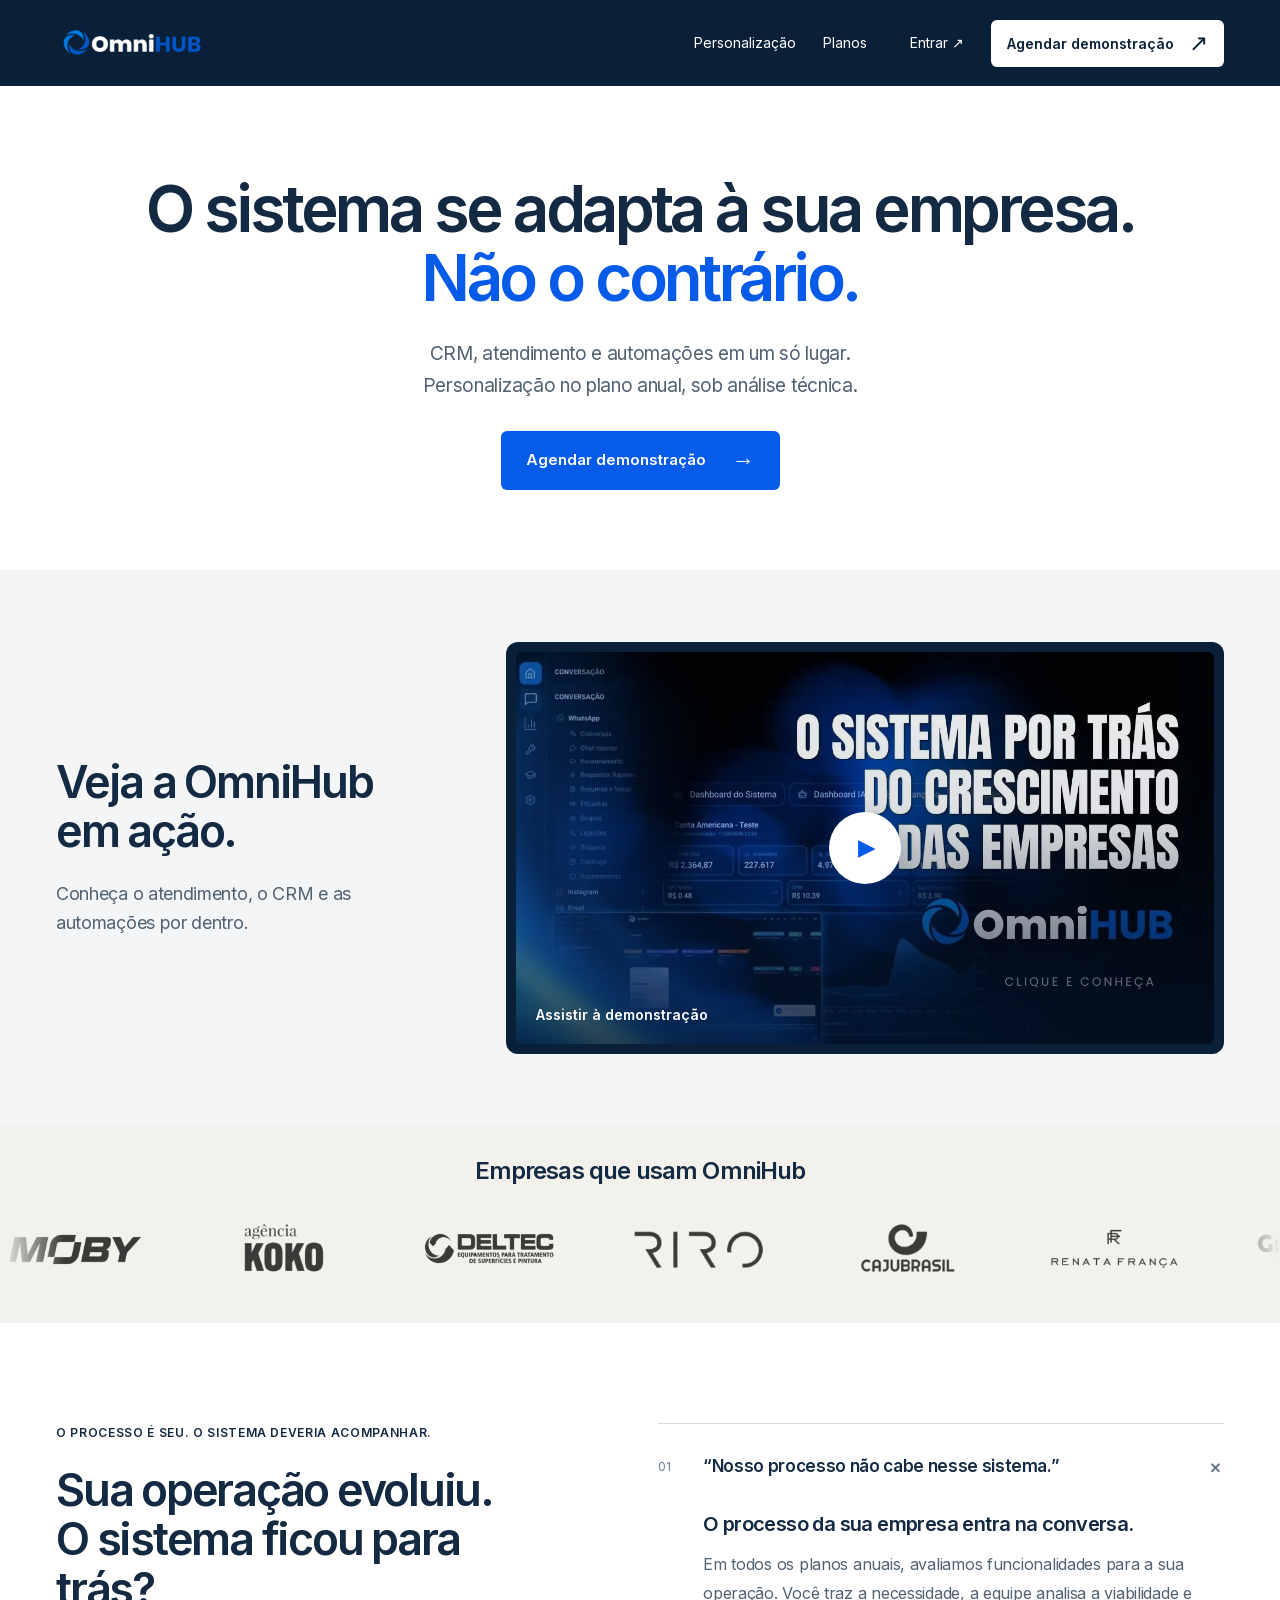
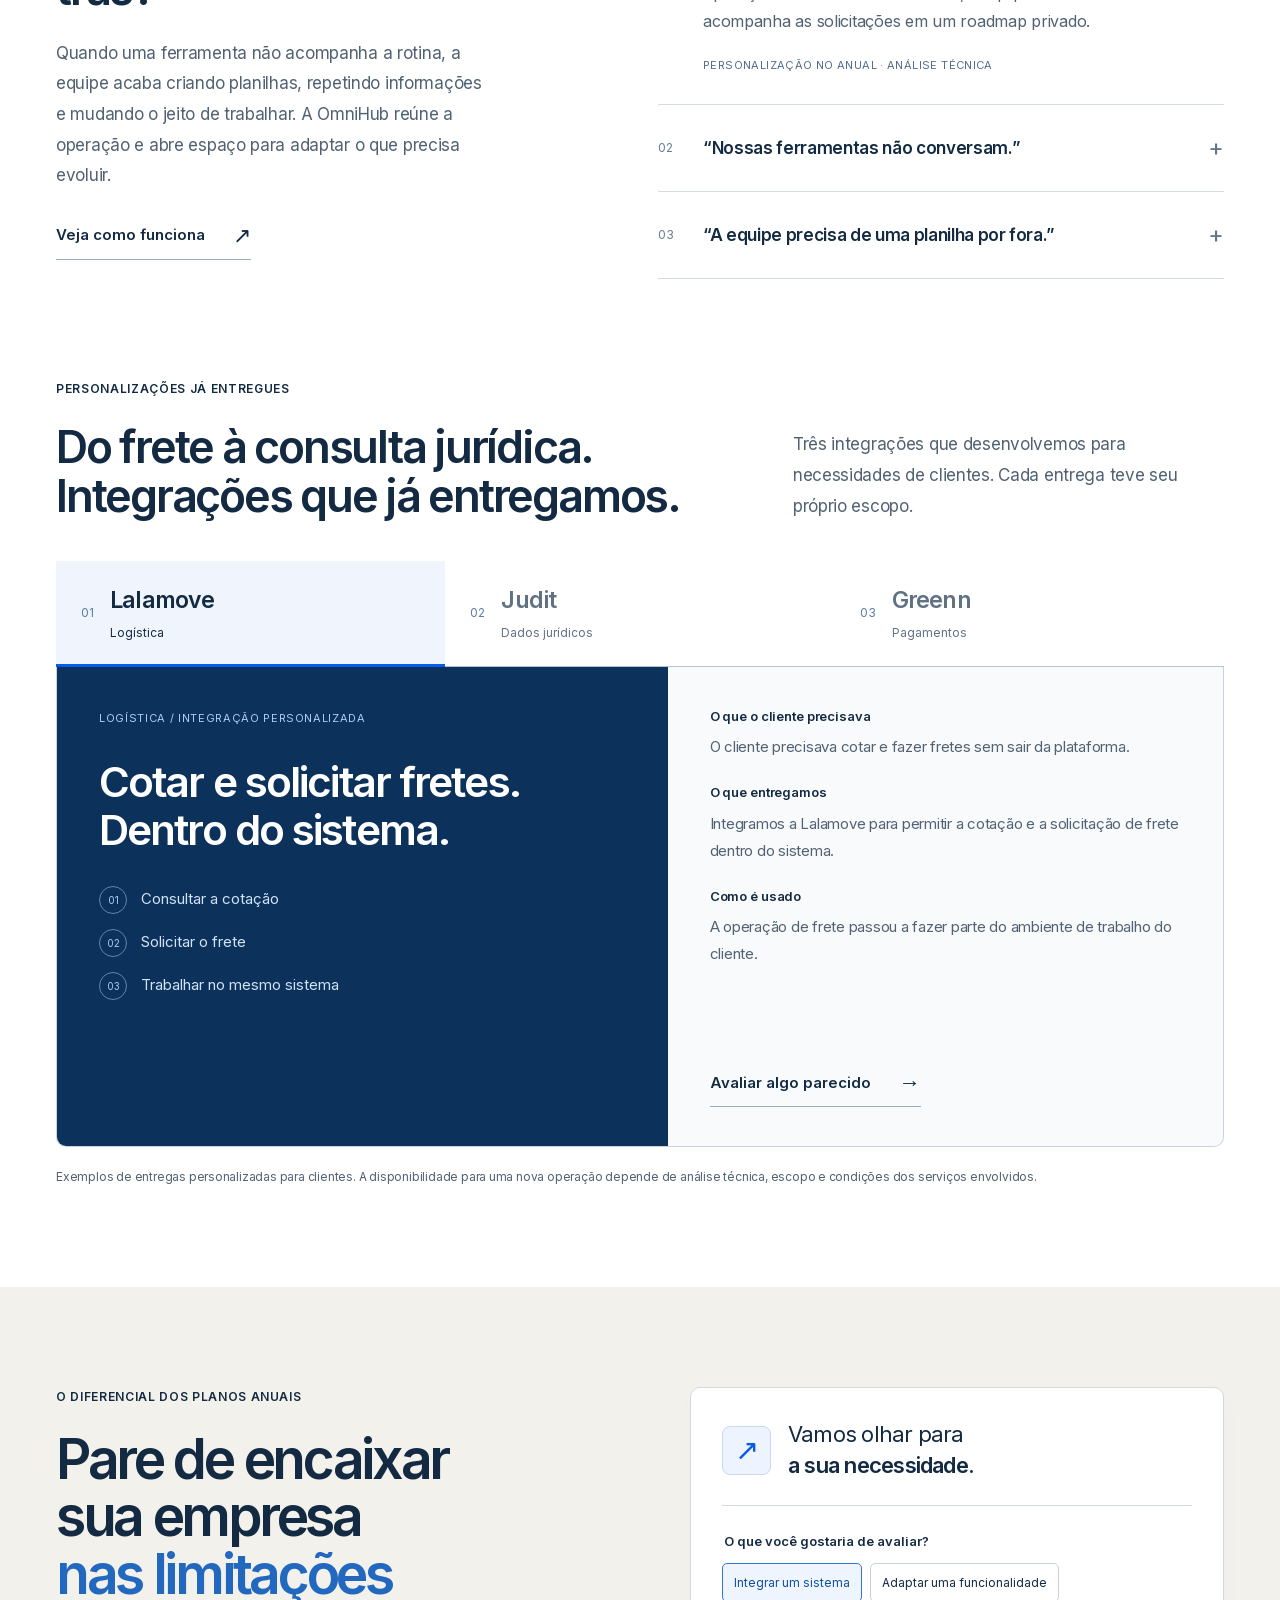
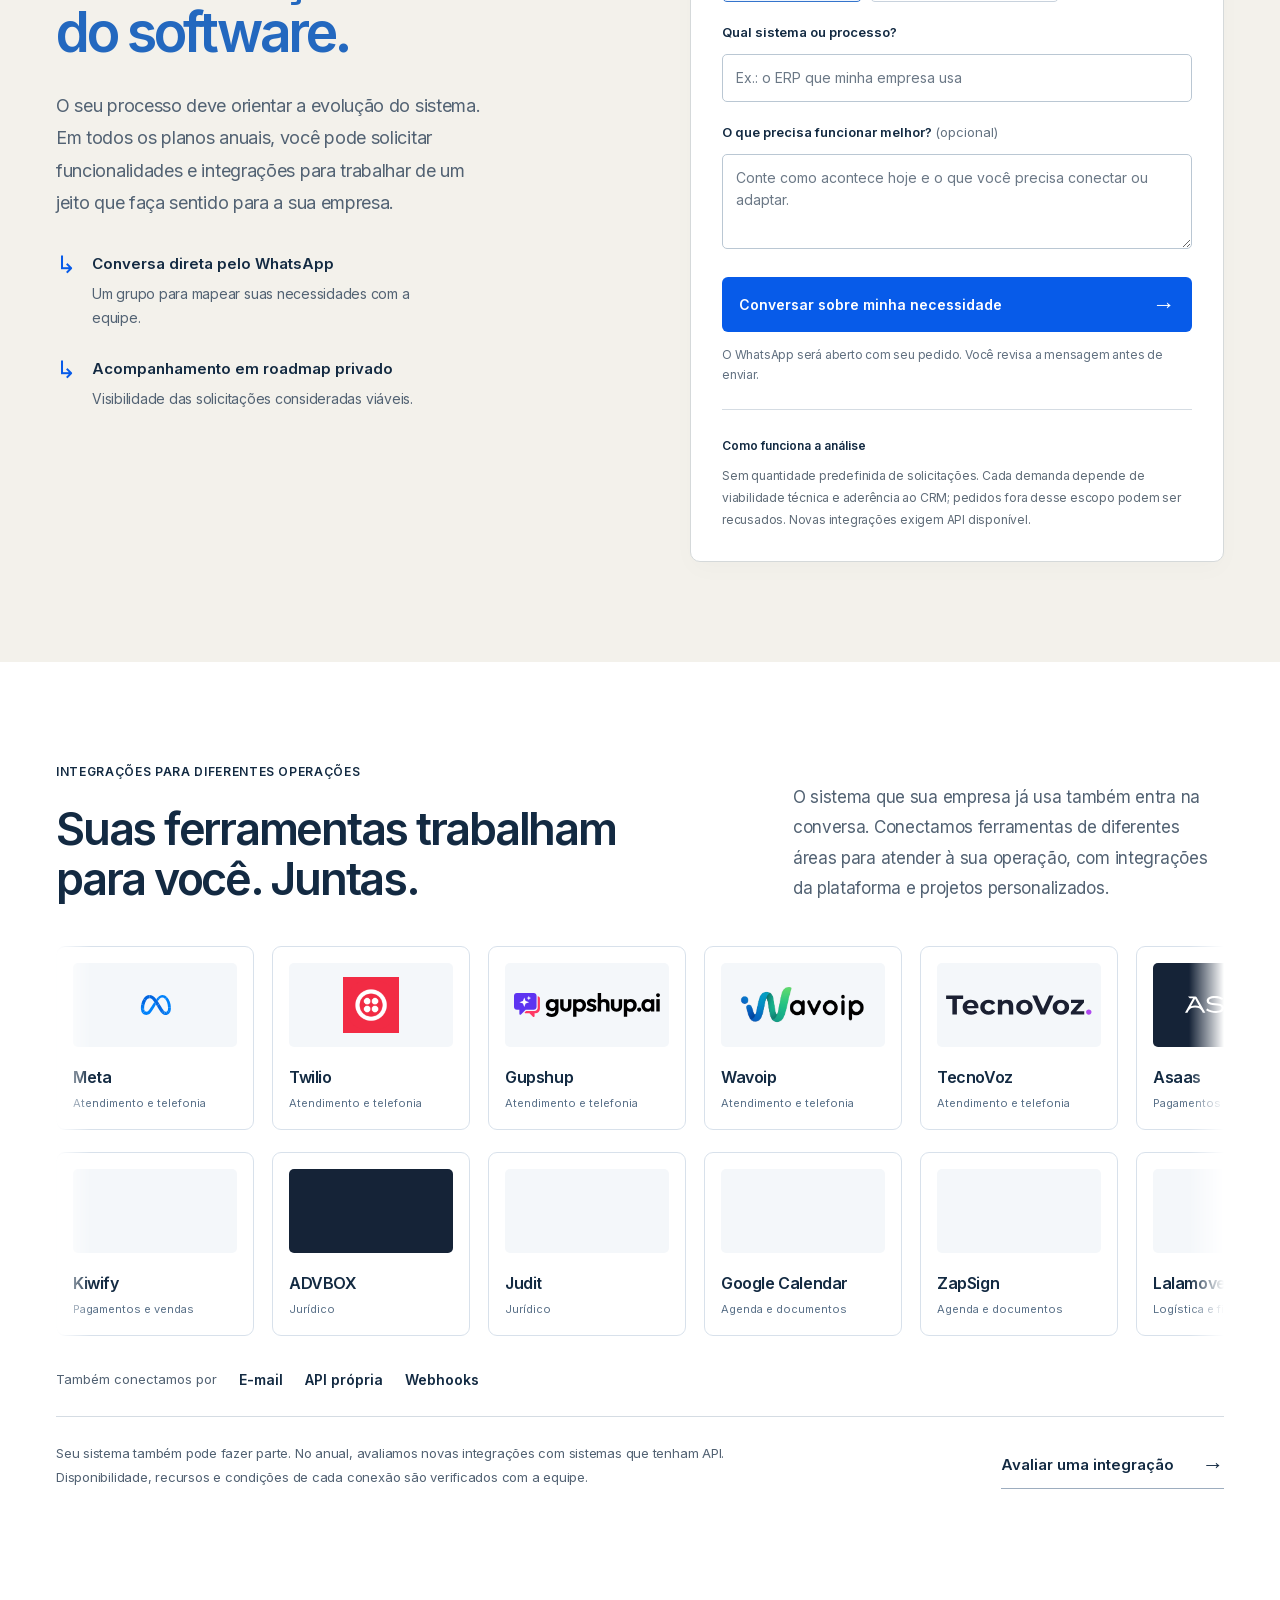
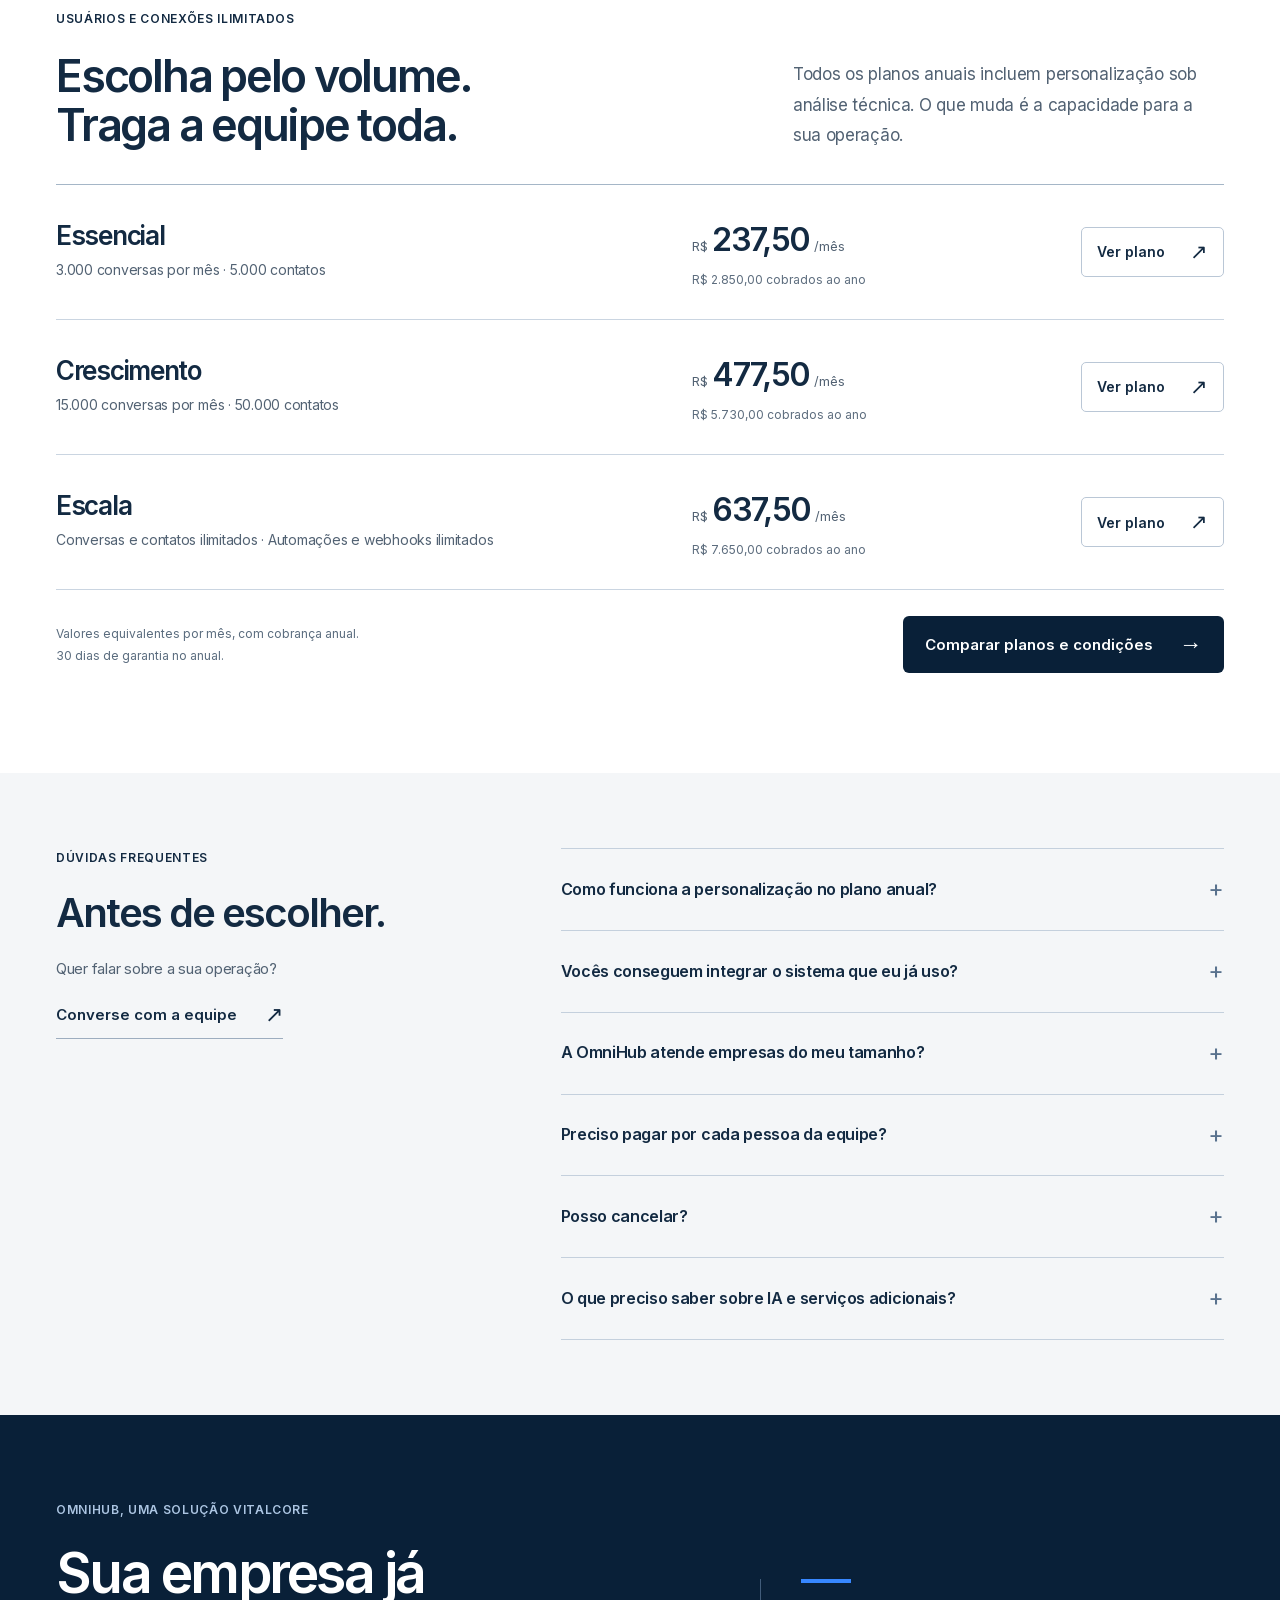
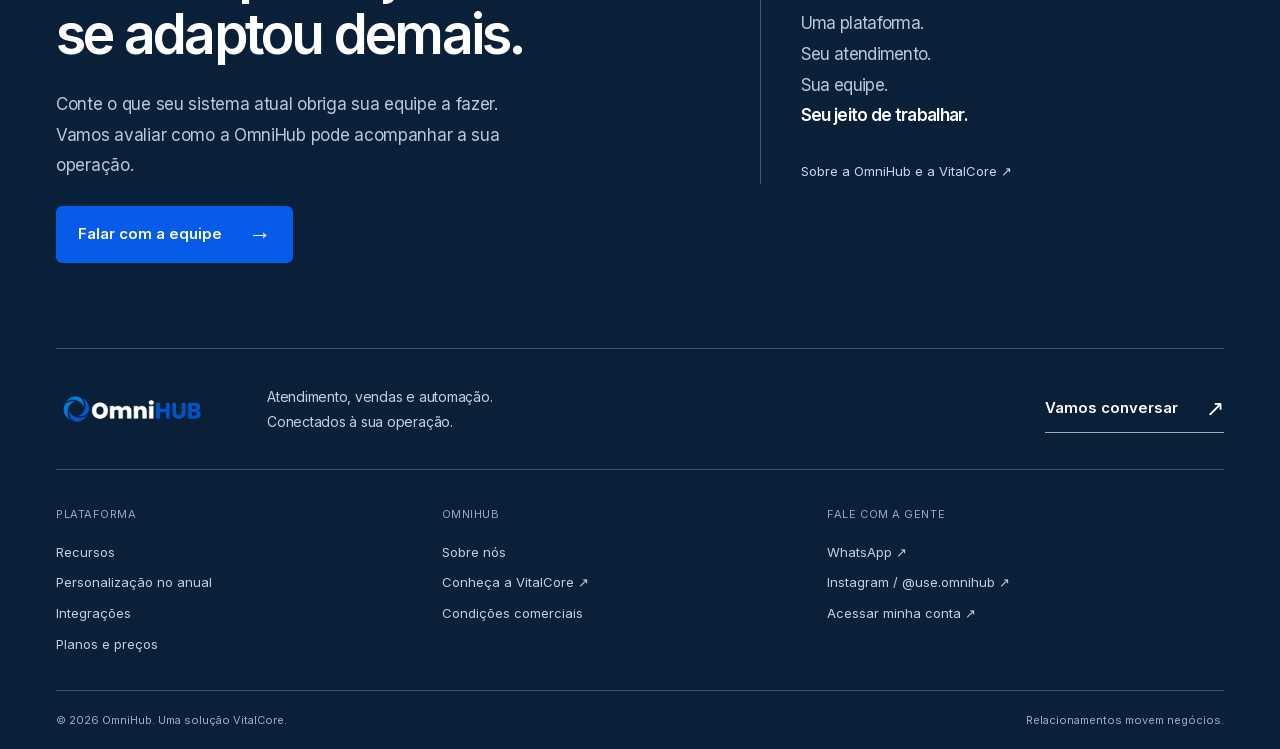
==== index.html @ 6d4e1e2a "Place product video before customer carousel" ====
<!doctype html><html lang="pt-BR"><head><meta charset="utf-8"><meta name="viewport" content="width=device-width, initial-scale=1"><title>OmniHub | O CRM que se adapta à sua empresa</title><meta name="description" content="Sua empresa não precisa se adaptar às limitações do software. Reúna CRM e atendimento com personalização de funcionalidades e integrações no anual, sob análise técnica."><meta name="theme-color" content="#071c36"><meta name="google-site-verification" content="fr5wmhnkLUrRFdZlJ5WeFuo9M3Xpee2Pv4BbRFCl9nU"><link rel="canonical" href="https://omnihub.site/"><meta property="og:type" content="website"><meta property="og:locale" content="pt_BR"><meta property="og:title" content="OmniHub | O CRM que se adapta à sua empresa"><meta property="og:description" content="Sua empresa não precisa se adaptar às limitações do software. Reúna CRM e atendimento com personalização de funcionalidades e integrações no anual, sob análise técnica."><meta property="og:url" content="https://omnihub.site/"><meta property="og:image" content="https://omnihub.site/assets/social.png"><meta property="og:image:alt" content="OmniHub. O sistema se adapta à sua empresa. Não o contrário."><meta name="twitter:card" content="summary_large_image"><link rel="icon" href="/assets/favicon.svg" type="image/svg+xml"><link rel="preload" href="/assets/inter-0.woff2" as="font" type="font/woff2" crossorigin><link rel="stylesheet" href="/styles.css"><script type="application/ld+json">{"@context": "https://schema.org", "@type": "Organization", "name": "OmniHub", "url": "https://omnihub.site", "logo": "https://omnihub.site/assets/logo.webp", "sameAs": ["https://www.instagram.com/use.omnihub/"], "parentOrganization": {"@type": "Organization", "name": "VitalCore", "url": "https://www.vitalcore.com.br/"}}</script><noscript><style>.delivery-tabs,.product-tabs{display:none}.delivery-panel[hidden]{display:grid}.delivery-panel{margin-bottom:20px}</style></noscript><script src="/app.js" defer></script></head><body><a class="skip" href="#conteudo">Pular para o conteúdo</a><header class="site-header"><div class="wrap nav"><a href="/" class="brand" aria-label="OmniHub — início"><img src="/assets/logo.webp" width="170" height="47" alt="OmniHub"></a><button class="menu-toggle" aria-expanded="false" aria-controls="navigation">Menu <span aria-hidden="true">☰</span></button><nav id="navigation" aria-label="Principal"><a href="/#personalizacao">Personalização <span class="nav-dot"></span></a><a href="/planos/">Planos</a><a href="https://app.omnihub.site" class="login">Entrar <span aria-hidden="true">↗</span></a><a class="button small light" href="https://wa.me/5519996414843?text=Ol%C3%A1%21+Quero+agendar+uma+demonstra%C3%A7%C3%A3o+da+OmniHub+para+minha+empresa.">Agendar demonstração <span aria-hidden="true">↗</span></a></nav></div></header><main id="conteudo"><section class="hero hero-focused">
  <div class="wrap hero-layout">
    <div class="hero-copy">
      <h1>O sistema se adapta à sua empresa.<br><span>Não o contrário.</span></h1>
      <p class="hero-description">CRM, atendimento e automações em um só lugar.<br>Personalização no plano anual, sob análise técnica.</p>
      <div class="hero-actions"><a class="button blue" href="https://wa.me/5519996414843?text=Ol%C3%A1%21+Quero+agendar+uma+demonstra%C3%A7%C3%A3o+da+OmniHub+para+minha+empresa.">Agendar demonstração <span aria-hidden="true">→</span></a></div>
    </div>
  </div>
</section>
<section class="demo-section section" id="demonstracao" aria-labelledby="demo-title"><div class="wrap demo-layout">
  <div class="demo-intro"><h2 id="demo-title">Veja a OmniHub<br>em ação.</h2><p>Conheça o atendimento, o CRM e as automações por dentro.</p></div>
  <div class="product-preview video-preview"><div class="inline-player" id="demo-player"><a class="video-cover" href="https://www.youtube.com/watch?v=ewWse0kbH4g" data-demo aria-label="Assistir à demonstração da OmniHub"><img src="/assets/produto/video-demo.webp" width="1280" height="720" alt="Prévia da demonstração da plataforma OmniHub" loading="lazy"><span class="video-cover-shade" aria-hidden="true"></span><span class="video-play" aria-hidden="true">▶</span><span class="video-cover-label">Assistir à demonstração</span></a></div></div>
</div></section>
<section class="clients"><div class="wrap clients-caption"><p>Empresas que usam OmniHub</p></div><div class="client-carousel" id="client-carousel" role="region" aria-label="Clientes da OmniHub, carrossel de logotipos"><div class="client-track"><div class="client-sequence"><div class="client-logo"><img src="/assets/clientes/00.webp" alt="Moby" loading="lazy" width="180" height="75"></div><div class="client-logo"><img src="/assets/clientes/01.webp" alt="Agência Koko" loading="lazy" width="180" height="75"></div><div class="client-logo"><img src="/assets/clientes/02.webp" alt="Deltec" loading="lazy" width="180" height="75"></div><div class="client-logo"><img src="/assets/clientes/03.webp" alt="Riro" loading="lazy" width="180" height="75"></div><div class="client-logo"><img src="/assets/clientes/04.webp" alt="CajuBrasil" loading="lazy" width="180" height="75"></div><div class="client-logo"><img src="/assets/clientes/05.webp" alt="Renata França" loading="lazy" width="180" height="75"></div><div class="client-logo"><img src="/assets/clientes/06.webp" alt="Grupo Filler" loading="lazy" width="180" height="75"></div><div class="client-logo"><img src="/assets/clientes/07.webp" alt="Plast & Co" loading="lazy" width="180" height="75"></div><div class="client-logo"><img src="/assets/clientes/08.webp" alt="Grupo Morecap" loading="lazy" width="180" height="75"></div><div class="client-logo"><img src="/assets/clientes/09.webp" alt="MyMerchan" loading="lazy" width="180" height="75"></div><div class="client-logo"><img src="/assets/clientes/10.webp" alt="Fábrica de Estudos" loading="lazy" width="180" height="75"></div><div class="client-logo"><img src="/assets/clientes/11.webp" alt="GFE" loading="lazy" width="180" height="75"></div><div class="client-logo"><img src="/assets/clientes/12.webp" alt="OxigenAr" loading="lazy" width="180" height="75"></div><div class="client-logo"><img src="/assets/clientes/13.webp" alt="Del Veneto" loading="lazy" width="180" height="75"></div><div class="client-logo"><img src="/assets/clientes/14.webp" alt="SuiteService" loading="lazy" width="180" height="75"></div><div class="client-logo"><img src="/assets/clientes/15.webp" alt="Mohave" loading="lazy" width="180" height="75"></div><div class="client-logo"><img src="/assets/clientes/16.webp" alt="Persol" loading="lazy" width="180" height="75"></div></div><div class="client-sequence" aria-hidden="true"><div class="client-logo"><img src="/assets/clientes/00.webp" alt="Moby" loading="lazy" width="180" height="75"></div><div class="client-logo"><img src="/assets/clientes/01.webp" alt="Agência Koko" loading="lazy" width="180" height="75"></div><div class="client-logo"><img src="/assets/clientes/02.webp" alt="Deltec" loading="lazy" width="180" height="75"></div><div class="client-logo"><img src="/assets/clientes/03.webp" alt="Riro" loading="lazy" width="180" height="75"></div><div class="client-logo"><img src="/assets/clientes/04.webp" alt="CajuBrasil" loading="lazy" width="180" height="75"></div><div class="client-logo"><img src="/assets/clientes/05.webp" alt="Renata França" loading="lazy" width="180" height="75"></div><div class="client-logo"><img src="/assets/clientes/06.webp" alt="Grupo Filler" loading="lazy" width="180" height="75"></div><div class="client-logo"><img src="/assets/clientes/07.webp" alt="Plast & Co" loading="lazy" width="180" height="75"></div><div class="client-logo"><img src="/assets/clientes/08.webp" alt="Grupo Morecap" loading="lazy" width="180" height="75"></div><div class="client-logo"><img src="/assets/clientes/09.webp" alt="MyMerchan" loading="lazy" width="180" height="75"></div><div class="client-logo"><img src="/assets/clientes/10.webp" alt="Fábrica de Estudos" loading="lazy" width="180" height="75"></div><div class="client-logo"><img src="/assets/clientes/11.webp" alt="GFE" loading="lazy" width="180" height="75"></div><div class="client-logo"><img src="/assets/clientes/12.webp" alt="OxigenAr" loading="lazy" width="180" height="75"></div><div class="client-logo"><img src="/assets/clientes/13.webp" alt="Del Veneto" loading="lazy" width="180" height="75"></div><div class="client-logo"><img src="/assets/clientes/14.webp" alt="SuiteService" loading="lazy" width="180" height="75"></div><div class="client-logo"><img src="/assets/clientes/15.webp" alt="Mohave" loading="lazy" width="180" height="75"></div><div class="client-logo"><img src="/assets/clientes/16.webp" alt="Persol" loading="lazy" width="180" height="75"></div></div></div></div></section>
<section class="workday section" id="plataforma"><div class="wrap workday-layout"><div class="workday-intro"><p class="eyebrow">O PROCESSO É SEU. O SISTEMA DEVERIA ACOMPANHAR.</p><h2>Sua operação evoluiu.<br>O sistema ficou para trás?</h2><p>Quando uma ferramenta não acompanha a rotina, a equipe acaba criando planilhas, repetindo informações e mudando o jeito de trabalhar. A OmniHub reúne a operação e abre espaço para adaptar o que precisa evoluir.</p><button class="text-link" data-demo>Veja como funciona <span aria-hidden="true">↗</span></button></div><div class="workday-details"><details open><summary><span class="task-icon" aria-hidden="true">01</span><span>“Nosso processo não cabe nesse sistema.”</span><span class="expand-sign" aria-hidden="true">+</span></summary><div><h3>O processo da sua empresa entra na conversa.</h3><p>Em todos os planos anuais, avaliamos funcionalidades para a sua operação. Você traz a necessidade, a equipe analisa a viabilidade e acompanha as solicitações em um roadmap privado.</p><span class="resource-label">PERSONALIZAÇÃO NO ANUAL · ANÁLISE TÉCNICA</span></div></details><details><summary><span class="task-icon" aria-hidden="true">02</span><span>“Nossas ferramentas não conversam.”</span><span class="expand-sign" aria-hidden="true">+</span></summary><div><h3>Conecte o que já faz parte da sua rotina.</h3><p>Fretes, pagamentos, consultas jurídicas e outras necessidades já motivaram integrações para clientes. No anual, avaliamos a conexão de outros sistemas que tenham API.</p><span class="resource-label">INTEGRAÇÕES · API · WEBHOOKS</span></div></details><details><summary><span class="task-icon" aria-hidden="true">03</span><span>“A equipe precisa de uma planilha por fora.”</span><span class="expand-sign" aria-hidden="true">+</span></summary><div><h3>Reúna o trabalho que está espalhado.</h3><p>Atendimento, histórico, CRM, agenda e automações na mesma plataforma. E, quando a rotina exige algo específico, você pode levar essa necessidade para análise no plano anual.</p><span class="resource-label">ATENDIMENTO · CRM · AUTOMAÇÕES</span></div></details></div></div></section>
<section class="deliveries section" id="entregas"><div class="wrap"><div class="section-heading"><div><p class="eyebrow">PERSONALIZAÇÕES JÁ ENTREGUES</p><h2>Do frete à consulta jurídica.<br>Integrações que já entregamos.</h2></div><p>Três integrações que desenvolvemos para necessidades de clientes. Cada entrega teve seu próprio escopo.</p></div><div class="delivery-tabs" role="tablist" aria-label="Integrações personalizadas já entregues"><button id="delivery-tab-lalamove" role="tab" aria-selected="true" aria-controls="delivery-lalamove" tabindex="0" data-delivery-tab="lalamove"><span>01</span><strong>Lalamove</strong><small>Logística</small></button><button id="delivery-tab-judit" role="tab" aria-selected="false" aria-controls="delivery-judit" tabindex="-1" data-delivery-tab="judit"><span>02</span><strong>Judit</strong><small>Dados jurídicos</small></button><button id="delivery-tab-greenn" role="tab" aria-selected="false" aria-controls="delivery-greenn" tabindex="-1" data-delivery-tab="greenn"><span>03</span><strong>Greenn</strong><small>Pagamentos</small></button></div><article class="delivery-panel" id="delivery-lalamove" role="tabpanel" aria-labelledby="delivery-tab-lalamove" tabindex="0" ><div class="delivery-feature"><span class="delivery-category">LOGÍSTICA / INTEGRAÇÃO PERSONALIZADA</span><h3>Cotar e solicitar fretes. Dentro do sistema.</h3><ol><li><span aria-hidden="true">01</span>Consultar a cotação</li><li><span aria-hidden="true">02</span>Solicitar o frete</li><li><span aria-hidden="true">03</span>Trabalhar no mesmo sistema</li></ol></div><div class="delivery-detail"><div><h4>O que o cliente precisava</h4><p>O cliente precisava cotar e fazer fretes sem sair da plataforma.</p></div><div><h4>O que entregamos</h4><p>Integramos a Lalamove para permitir a cotação e a solicitação de frete dentro do sistema.</p></div><div><h4>Como é usado</h4><p>A operação de frete passou a fazer parte do ambiente de trabalho do cliente.</p></div><a class="text-link" href="#customization-form" data-case-request="lalamove">Avaliar algo parecido <span aria-hidden="true">→</span></a></div></article><article class="delivery-panel" id="delivery-judit" role="tabpanel" aria-labelledby="delivery-tab-judit" tabindex="0" hidden><div class="delivery-feature"><span class="delivery-category">DADOS JURÍDICOS / INTEGRAÇÃO PERSONALIZADA</span><h3>Informações dos tribunais, no ambiente de trabalho.</h3><ol><li><span aria-hidden="true">01</span>Fazer a consulta</li><li><span aria-hidden="true">02</span>Acessar dados dos tribunais</li><li><span aria-hidden="true">03</span>Consultar pelo sistema</li></ol></div><div class="delivery-detail"><div><h4>O que o cliente precisava</h4><p>O cliente precisava consultar informações de tribunais em tempo real pelo próprio sistema.</p></div><div><h4>O que entregamos</h4><p>Integramos a Judit para trazer a consulta de informações dos tribunais para dentro da plataforma.</p></div><div><h4>Como é usado</h4><p>O cliente faz as consultas no sistema, com acesso aos dados fornecidos pela integração.</p></div><a class="text-link" href="#customization-form" data-case-request="judit">Avaliar algo parecido <span aria-hidden="true">→</span></a></div></article><article class="delivery-panel" id="delivery-greenn" role="tabpanel" aria-labelledby="delivery-tab-greenn" tabindex="0" hidden><div class="delivery-feature"><span class="delivery-category">PAGAMENTOS / INTEGRAÇÃO PERSONALIZADA</span><h3>Saber quem está pagando. No mesmo sistema.</h3><ol><li><span aria-hidden="true">01</span>Receber informações</li><li><span aria-hidden="true">02</span>Identificar clientes pagantes</li><li><span aria-hidden="true">03</span>Acompanhar no sistema</li></ol></div><div class="delivery-detail"><div><h4>O que o cliente precisava</h4><p>O cliente precisava receber informações de pagamento e identificar os clientes pagantes.</p></div><div><h4>O que entregamos</h4><p>Integramos a Greenn para que as informações de pagamento fizessem parte do sistema do cliente.</p></div><div><h4>Como é usado</h4><p>O cliente acompanha os clientes que estão pagando dentro da sua operação.</p></div><a class="text-link" href="#customization-form" data-case-request="greenn">Avaliar algo parecido <span aria-hidden="true">→</span></a></div></article><p class="delivery-footnote">Exemplos de entregas personalizadas para clientes. A disponibilidade para uma nova operação depende de análise técnica, escopo e condições dos serviços envolvidos.</p></div></section>

<section class="personalization section" id="personalizacao"><div class="wrap personalization-layout"><div class="personalization-copy"><p class="eyebrow">O DIFERENCIAL DOS PLANOS ANUAIS</p><h2>Pare de encaixar<br>sua empresa<br><span>nas limitações<br>do software.</span></h2><p>O seu processo deve orientar a evolução do sistema. Em todos os planos anuais, você pode solicitar funcionalidades e integrações para trabalhar de um jeito que faça sentido para a sua empresa.</p><ul class="relationship"><li><span aria-hidden="true">↳</span><div><strong>Conversa direta pelo WhatsApp</strong><p>Um grupo para mapear suas necessidades com a equipe.</p></div></li><li><span aria-hidden="true">↳</span><div><strong>Acompanhamento em roadmap privado</strong><p>Visibilidade das solicitações consideradas viáveis.</p></div></li></ul></div><div class="request-card"><div class="request-heading"><span class="request-icon" aria-hidden="true">↗</span><p>Vamos olhar para<br><strong>a sua necessidade.</strong></p></div><form id="customization-form"><fieldset><legend>O que você gostaria de avaliar?</legend><div class="request-options"><label><input type="radio" name="type" value="Integração com outro sistema" checked><span>Integrar um sistema</span></label><label><input type="radio" name="type" value="Personalização de funcionalidade"><span>Adaptar uma funcionalidade</span></label></div></fieldset><label class="field-label" for="request-system">Qual sistema ou processo?</label><input id="request-system" name="system" placeholder="Ex.: o ERP que minha empresa usa" maxlength="120" required><label class="field-label" for="request-detail">O que precisa funcionar melhor? <span>(opcional)</span></label><textarea id="request-detail" name="detail" rows="3" maxlength="1200" placeholder="Conte como acontece hoje e o que você precisa conectar ou adaptar."></textarea><button type="submit" class="button blue" disabled>Conversar sobre minha necessidade <span aria-hidden="true">→</span></button><p class="form-note">O WhatsApp será aberto com seu pedido. Você revisa a mensagem antes de enviar.</p><noscript><p>Para enviar seu pedido, <a href="https://wa.me/5519996414843?text=Ol%C3%A1%21%20Quero%20conhecer%20a%20OmniHub%20para%20minha%20empresa.">converse com a equipe pelo WhatsApp</a>.</p></noscript></form><div class="scope-note"><strong>Como funciona a análise</strong><p>Sem quantidade predefinida de solicitações. Cada demanda depende de viabilidade técnica e aderência ao CRM; pedidos fora desse escopo podem ser recusados. Novas integrações exigem API disponível.</p></div></div></div></section>
<section class="integrations section" id="integracoes"><div class="wrap"><div class="section-heading"><div><p class="eyebrow">INTEGRAÇÕES PARA DIFERENTES OPERAÇÕES</p><h2>Suas ferramentas trabalham<br>para você. Juntas.</h2></div><p>O sistema que sua empresa já usa também entra na conversa. Conectamos ferramentas de diferentes áreas para atender à sua operação, com integrações da plataforma e projetos personalizados.</p></div><div class="integration-carousel"><div class="integration-marquee" role="region" aria-label="Integrações da OmniHub, faixa 1"><div class="integration-track "><div class="integration-sequence"><div class="integration-brand"><div class="brand-art"><img src="/assets/integracoes/meta.svg" alt="Logo Meta" width="150" height="60" loading="lazy"></div><strong>Meta</strong><span>Atendimento e telefonia</span></div><div class="integration-brand"><div class="brand-art"><img src="/assets/integracoes/twilio.png" alt="Logo Twilio" width="150" height="60" loading="lazy"></div><strong>Twilio</strong><span>Atendimento e telefonia</span></div><div class="integration-brand"><div class="brand-art"><img src="/assets/integracoes/gupshup.svg" alt="Logo Gupshup" width="150" height="60" loading="lazy"></div><strong>Gupshup</strong><span>Atendimento e telefonia</span></div><div class="integration-brand"><div class="brand-art"><img src="/assets/integracoes/wavoip.png" alt="Logo Wavoip" width="150" height="60" loading="lazy"></div><strong>Wavoip</strong><span>Atendimento e telefonia</span></div><div class="integration-brand"><div class="brand-art"><img src="/assets/integracoes/tecnovoz.svg" alt="Logo TecnoVoz" width="150" height="60" loading="lazy"></div><strong>TecnoVoz</strong><span>Atendimento e telefonia</span></div><div class="integration-brand"><div class="brand-art brand-art-dark"><img src="/assets/integracoes/asaas.svg" alt="Logo Asaas" width="150" height="60" loading="lazy"></div><strong>Asaas</strong><span>Pagamentos e vendas</span></div><div class="integration-brand"><div class="brand-art"><img src="/assets/integracoes/paypal.png" alt="Logo PayPal" width="150" height="60" loading="lazy"></div><strong>PayPal</strong><span>Pagamentos e vendas</span></div><div class="integration-brand"><div class="brand-art"><img src="/assets/integracoes/greenn.png" alt="Logo Greenn" width="150" height="60" loading="lazy"></div><strong>Greenn</strong><span>Pagamentos e vendas</span></div><div class="integration-brand"><div class="brand-art"><img src="/assets/integracoes/hotmart.png" alt="Logo Hotmart" width="150" height="60" loading="lazy"></div><strong>Hotmart</strong><span>Pagamentos e vendas</span></div></div><div class="integration-sequence" aria-hidden="true"><div class="integration-brand"><div class="brand-art"><img src="/assets/integracoes/meta.svg" alt="Logo Meta" width="150" height="60" loading="lazy"></div><strong>Meta</strong><span>Atendimento e telefonia</span></div><div class="integration-brand"><div class="brand-art"><img src="/assets/integracoes/twilio.png" alt="Logo Twilio" width="150" height="60" loading="lazy"></div><strong>Twilio</strong><span>Atendimento e telefonia</span></div><div class="integration-brand"><div class="brand-art"><img src="/assets/integracoes/gupshup.svg" alt="Logo Gupshup" width="150" height="60" loading="lazy"></div><strong>Gupshup</strong><span>Atendimento e telefonia</span></div><div class="integration-brand"><div class="brand-art"><img src="/assets/integracoes/wavoip.png" alt="Logo Wavoip" width="150" height="60" loading="lazy"></div><strong>Wavoip</strong><span>Atendimento e telefonia</span></div><div class="integration-brand"><div class="brand-art"><img src="/assets/integracoes/tecnovoz.svg" alt="Logo TecnoVoz" width="150" height="60" loading="lazy"></div><strong>TecnoVoz</strong><span>Atendimento e telefonia</span></div><div class="integration-brand"><div class="brand-art brand-art-dark"><img src="/assets/integracoes/asaas.svg" alt="Logo Asaas" width="150" height="60" loading="lazy"></div><strong>Asaas</strong><span>Pagamentos e vendas</span></div><div class="integration-brand"><div class="brand-art"><img src="/assets/integracoes/paypal.png" alt="Logo PayPal" width="150" height="60" loading="lazy"></div><strong>PayPal</strong><span>Pagamentos e vendas</span></div><div class="integration-brand"><div class="brand-art"><img src="/assets/integracoes/greenn.png" alt="Logo Greenn" width="150" height="60" loading="lazy"></div><strong>Greenn</strong><span>Pagamentos e vendas</span></div><div class="integration-brand"><div class="brand-art"><img src="/assets/integracoes/hotmart.png" alt="Logo Hotmart" width="150" height="60" loading="lazy"></div><strong>Hotmart</strong><span>Pagamentos e vendas</span></div></div></div></div><div class="integration-marquee" role="region" aria-label="Integrações da OmniHub, faixa 2"><div class="integration-track reverse"><div class="integration-sequence"><div class="integration-brand"><div class="brand-art"><img src="/assets/integracoes/kiwify.svg" alt="Logo Kiwify" width="150" height="60" loading="lazy"></div><strong>Kiwify</strong><span>Pagamentos e vendas</span></div><div class="integration-brand"><div class="brand-art brand-art-dark"><img src="/assets/integracoes/advbox.svg" alt="Logo ADVBOX" width="150" height="60" loading="lazy"></div><strong>ADVBOX</strong><span>Jurídico</span></div><div class="integration-brand"><div class="brand-art"><img src="/assets/integracoes/judit.png" alt="Logo Judit" width="150" height="60" loading="lazy"></div><strong>Judit</strong><span>Jurídico</span></div><div class="integration-brand"><div class="brand-art"><img src="/assets/integracoes/google-calendar.svg" alt="Logo Google Calendar" width="150" height="60" loading="lazy"></div><strong>Google Calendar</strong><span>Agenda e documentos</span></div><div class="integration-brand"><div class="brand-art"><img src="/assets/integracoes/zapsign.svg" alt="Logo ZapSign" width="150" height="60" loading="lazy"></div><strong>ZapSign</strong><span>Agenda e documentos</span></div><div class="integration-brand"><div class="brand-art"><img src="/assets/integracoes/lalamove.svg" alt="Logo Lalamove" width="150" height="60" loading="lazy"></div><strong>Lalamove</strong><span>Logística e fiscal</span></div><div class="integration-brand"><div class="brand-art"><img src="/assets/integracoes/focus-nfe.png" alt="Logo Focus NFe" width="150" height="60" loading="lazy"></div><strong>Focus NFe</strong><span>Logística e fiscal</span></div><div class="integration-brand"><div class="brand-art brand-art-dark"><img src="/assets/integracoes/n8n.svg" alt="Logo n8n" width="150" height="60" loading="lazy"></div><strong>n8n</strong><span>Automação e dados</span></div></div><div class="integration-sequence" aria-hidden="true"><div class="integration-brand"><div class="brand-art"><img src="/assets/integracoes/kiwify.svg" alt="Logo Kiwify" width="150" height="60" loading="lazy"></div><strong>Kiwify</strong><span>Pagamentos e vendas</span></div><div class="integration-brand"><div class="brand-art brand-art-dark"><img src="/assets/integracoes/advbox.svg" alt="Logo ADVBOX" width="150" height="60" loading="lazy"></div><strong>ADVBOX</strong><span>Jurídico</span></div><div class="integration-brand"><div class="brand-art"><img src="/assets/integracoes/judit.png" alt="Logo Judit" width="150" height="60" loading="lazy"></div><strong>Judit</strong><span>Jurídico</span></div><div class="integration-brand"><div class="brand-art"><img src="/assets/integracoes/google-calendar.svg" alt="Logo Google Calendar" width="150" height="60" loading="lazy"></div><strong>Google Calendar</strong><span>Agenda e documentos</span></div><div class="integration-brand"><div class="brand-art"><img src="/assets/integracoes/zapsign.svg" alt="Logo ZapSign" width="150" height="60" loading="lazy"></div><strong>ZapSign</strong><span>Agenda e documentos</span></div><div class="integration-brand"><div class="brand-art"><img src="/assets/integracoes/lalamove.svg" alt="Logo Lalamove" width="150" height="60" loading="lazy"></div><strong>Lalamove</strong><span>Logística e fiscal</span></div><div class="integration-brand"><div class="brand-art"><img src="/assets/integracoes/focus-nfe.png" alt="Logo Focus NFe" width="150" height="60" loading="lazy"></div><strong>Focus NFe</strong><span>Logística e fiscal</span></div><div class="integration-brand"><div class="brand-art brand-art-dark"><img src="/assets/integracoes/n8n.svg" alt="Logo n8n" width="150" height="60" loading="lazy"></div><strong>n8n</strong><span>Automação e dados</span></div></div></div></div></div><div class="integration-connectors"><span>Também conectamos por</span><strong>E-mail</strong><strong>API própria</strong><strong>Webhooks</strong></div><div class="integration-footer"><p>Seu sistema também pode fazer parte. No anual, avaliamos novas integrações com sistemas que tenham API. Disponibilidade, recursos e condições de cada conexão são verificados com a equipe.</p><a class="text-link" href="#personalizacao">Avaliar uma integração <span aria-hidden="true">→</span></a></div></div></section>
<section class="plan-overview section" id="planos"><div class="wrap"><div class="section-heading"><div><p class="eyebrow">USUÁRIOS E CONEXÕES ILIMITADOS</p><h2>Escolha pelo volume.<br>Traga a equipe toda.</h2></div><p>Todos os planos anuais incluem personalização sob análise técnica. O que muda é a capacidade para a sua operação.</p></div><div class="plan-rows"><article class="plan-row"><div><h3>Essencial</h3><p>3.000 conversas por mês · 5.000 contatos</p></div><div class="row-price"><span>R$ <strong>237,50</strong> /mês</span><small>R$ 2.850,00 cobrados ao ano</small></div><a href="/planos/" aria-label="Ver detalhes do plano Essencial">Ver plano <span aria-hidden="true">↗</span></a></article><article class="plan-row"><div><h3>Crescimento</h3><p>15.000 conversas por mês · 50.000 contatos</p></div><div class="row-price"><span>R$ <strong>477,50</strong> /mês</span><small>R$ 5.730,00 cobrados ao ano</small></div><a href="/planos/" aria-label="Ver detalhes do plano Crescimento">Ver plano <span aria-hidden="true">↗</span></a></article><article class="plan-row"><div><h3>Escala</h3><p>Conversas e contatos ilimitados · Automações e webhooks ilimitados</p></div><div class="row-price"><span>R$ <strong>637,50</strong> /mês</span><small>R$ 7.650,00 cobrados ao ano</small></div><a href="/planos/" aria-label="Ver detalhes do plano Escala">Ver plano <span aria-hidden="true">↗</span></a></article></div><div class="plan-bottom"><span>Valores equivalentes por mês, com cobrança anual.<br>30 dias de garantia no anual.</span><a class="button navy" href="/planos/">Comparar planos e condições <span aria-hidden="true">→</span></a></div></div></section>
<section class="faq section"><div class="wrap faq-grid"><div><span class="eyebrow">DÚVIDAS FREQUENTES</span><h2>Antes de escolher.</h2><p>Quer falar sobre a sua operação?</p><a class="text-link dark-link" href="https://wa.me/5519996414843?text=Ol%C3%A1%21%20Quero%20conhecer%20a%20OmniHub%20para%20minha%20empresa.">Converse com a equipe <span aria-hidden="true">↗</span></a></div><div><details><summary>Como funciona a personalização no plano anual?<span aria-hidden="true">+</span></summary><p>Em qualquer plano anual, você pode solicitar funcionalidades e integrações para sua operação. As solicitações passam por análise técnica e são acompanhadas em um grupo de WhatsApp e em um roadmap privado. Não há uma quantidade predefinida de solicitações; a aprovação depende da viabilidade e da aderência ao propósito do CRM.</p></details><details><summary>Vocês conseguem integrar o sistema que eu já uso?<span aria-hidden="true">+</span></summary><p>A OmniHub já integra ferramentas de atendimento, pagamentos, jurídico, agenda, documentos, logística e automação, tanto na plataforma quanto em projetos personalizados. Entre elas estão Asaas, PayPal, Google Calendar, ADVBOX, ZapSign, Focus NFe e outras apresentadas na seção de integrações do site. Também temos APIs e webhooks próprios. No anual, avaliamos novas conexões com sistemas que tenham API. A equipe verifica a disponibilidade, o escopo e as condições de cada integração.</p></details><details><summary>A OmniHub atende empresas do meu tamanho?<span aria-hidden="true">+</span></summary><p>O foco são pequenas e médias empresas, inclusive equipes com até cerca de 100 funcionários. Todos os planos têm usuários e conexões ilimitados. A escolha depende do volume de conversas, contatos, automações e agentes de IA de que a sua operação precisa.</p></details><details><summary>Preciso pagar por cada pessoa da equipe?<span aria-hidden="true">+</span></summary><p>Não. Os planos Essencial, Crescimento e Escala incluem usuários e conexões ilimitados. Cada plano tem seus próprios limites de volume e de recursos.</p></details><details><summary>Posso cancelar?<span aria-hidden="true">+</span></summary><p>O mensal tem garantia de 7 dias e pode ser cancelado sem multa, mantendo o acesso até o fim do período pago. O anual tem garantia de 30 dias. Depois desse prazo, o cancelamento interrompe a próxima renovação, sem reembolso do período contratado, e o acesso continua até o fim da vigência.</p></details><details><summary>O que preciso saber sobre IA e serviços adicionais?<span aria-hidden="true">+</span></summary><p>A utilização de IA requer um provedor próprio, com consumo e condições à parte. Telefonia, gestão de Meta Ads, serviços jurídicos, financeiros e IA de sistemas adicionais são contratados separadamente. Consulte a equipe sobre condições dos canais e integrações para sua operação.</p></details></div></div></section>
<section class="contact-section"><div class="wrap contact-layout"><div><p class="eyebrow">OMNIHUB, UMA SOLUÇÃO VITALCORE</p><h2>Sua empresa já<br>se adaptou demais.</h2><p>Conte o que seu sistema atual obriga sua equipe a fazer. Vamos avaliar como a OmniHub pode acompanhar a sua operação.</p><a class="button blue" href="https://wa.me/5519996414843?text=Ol%C3%A1%21%20Quero%20conhecer%20a%20OmniHub%20para%20minha%20empresa.">Falar com a equipe <span aria-hidden="true">→</span></a></div><div class="contact-aside"><span class="contact-line" aria-hidden="true"></span><p>Uma plataforma.<br>Seu atendimento.<br>Sua equipe.<br><strong>Seu jeito de trabalhar.</strong></p><a href="/sobre/">Sobre a OmniHub e a VitalCore ↗</a></div></div></section>
</main><footer class="footer"><div class="wrap"><div class="footer-top"><a class="brand" href="/"><img src="/assets/logo.webp" width="170" height="47" alt="OmniHub"></a><p>Atendimento, vendas e automação.<br>Conectados à sua operação.</p><a href="https://wa.me/5519996414843?text=Ol%C3%A1%21%20Quero%20conhecer%20a%20OmniHub%20para%20minha%20empresa." class="text-link">Vamos conversar <span aria-hidden="true">↗</span></a></div><div class="footer-links"><div><span>PLATAFORMA</span><a href="/#plataforma">Recursos</a><a href="/#personalizacao">Personalização no anual</a><a href="/#integracoes">Integrações</a><a href="/planos/">Planos e preços</a></div><div><span>OMNIHUB</span><a href="/sobre/">Sobre nós</a><a href="https://www.vitalcore.com.br/" target="_blank" rel="noopener">Conheça a VitalCore ↗</a><a href="/condicoes/">Condições comerciais</a></div><div><span>FALE COM A GENTE</span><a href="https://wa.me/5519996414843?text=Ol%C3%A1%21%20Quero%20conhecer%20a%20OmniHub%20para%20minha%20empresa.">WhatsApp ↗</a><a href="https://www.instagram.com/use.omnihub/" target="_blank" rel="noopener">Instagram / @use.omnihub ↗</a><a href="https://app.omnihub.site">Acessar minha conta ↗</a></div></div><div class="footer-bottom"><span>© 2026 OmniHub. Uma solução VitalCore.</span><span>Relacionamentos movem negócios.</span></div></div></footer></body></html>
---- styles.css ----
@font-face{font-family:Inter;src:url('/assets/inter-0.woff2') format('woff2');font-weight:400 700;font-display:swap}
:root{--ink:#132a42;--navy:#092038;--blue:#075be9;--muted:#526273;--paper:#fff;--soft:#f3f5f7;--cream:#f3f1eb;--line:#d5dce3;--radius:10px}*{box-sizing:border-box}html{scroll-behavior:smooth;scroll-padding-top:30px}body{margin:0;background:var(--paper);color:var(--ink);font:17px/1.65 Inter,Arial,sans-serif;-webkit-font-smoothing:antialiased}a{color:inherit;text-decoration:none}button,input,textarea{font:inherit}button{cursor:pointer;color:inherit}button,a,input,textarea{-webkit-tap-highlight-color:transparent}button{border:0}img{display:block;max-width:100%;height:auto}h1,h2,h3,p{margin:0}h1,h2,h3{font-weight:600;letter-spacing:-.05em;line-height:1.1}h2{font-size:clamp(36px,3.5vw,50px)}h3{font-size:25px}em{font-style:normal}p{letter-spacing:-.017em}a:focus-visible,button:focus-visible,summary:focus-visible,input:focus-visible,textarea:focus-visible,[tabindex]:focus-visible{outline:3px solid #5793fb;outline-offset:5px}.wrap{width:calc(100% - 112px);max-width:1328px;margin:auto}.section{padding:100px 0}.eyebrow{display:flex;align-items:center;gap:12px;font-size:12px;font-weight:600;letter-spacing:.055em;line-height:1.6;margin-bottom:24px}.eyebrow-line{width:22px;height:3px;background:var(--blue)}.button{display:inline-flex;align-items:center;justify-content:space-between;gap:26px;border-radius:6px;padding:16px 21px;font-size:15px;line-height:1.5;font-weight:600;border:1px solid transparent;transition:background .15s,box-shadow .15s}.button span{font-size:23px;line-height:1;font-family:Arial,sans-serif;font-weight:400}.button.blue{background:var(--blue);color:white}.button.blue:hover{background:#034abd;box-shadow:0 4px 12px #145bbd25}.button.navy{background:var(--navy);color:white}.button.navy:hover{background:#1c3e61}.button.light{background:white;color:var(--navy)}.button.light:hover{background:#dce9ff}.button.outline{background:white;border-color:#aebdce}.button.outline:hover{background:#eff5ff}.button.small{padding:11px 15px;font-size:14px;gap:15px}.quiet-link{font-size:15px;font-weight:600;border-bottom:1px solid #a4b1be;padding:6px 0}.text-link{display:inline-flex;align-items:center;justify-content:space-between;gap:28px;font-size:15px;font-weight:600;background:none;border-bottom:1px solid #9dadbf;padding:10px 0}.text-link:hover,.quiet-link:hover{color:var(--blue)}.text-link span{font:22px Arial,sans-serif}.skip{position:fixed;top:-100px;left:20px;background:white;padding:10px 20px;z-index:100}.skip:focus{top:15px}.site-header{background:var(--navy);color:white;position:relative;z-index:20}.nav{display:flex;align-items:center;justify-content:space-between;gap:30px;height:86px}.brand{flex-shrink:0}.brand img{width:151px;height:auto}.nav nav{display:flex;align-items:center;gap:27px;font-size:14px}.nav nav>a:not(.button){padding:12px 0}.nav nav>a:hover{color:#a7ccff}.nav nav>.button:hover{color:var(--navy)}.login{margin-left:16px}.nav-dot{display:none}.menu-toggle{display:none}.hero{padding:70px 0 58px;background:linear-gradient(90deg,#fff 50%,#f4f6f9 50%);overflow:hidden}.hero-layout{display:grid;grid-template-columns:1fr 1.06fr;gap:50px;align-items:center}.hero-copy{padding:0 5px 0 0}.hero h1{font-size:clamp(50px,5.45vw,80px);letter-spacing:-.065em;line-height:1.02}.hero h1>span{color:var(--blue);font-size:.84em;white-space:nowrap}.hero-description{font-size:18px;line-height:1.8;max-width:470px;color:var(--muted);margin-top:28px}.hero-actions{display:flex;align-items:center;gap:27px;margin-top:29px}.hero-annual{display:flex;align-items:flex-start;gap:17px;border-top:1px solid var(--line);padding-top:25px;margin-top:36px;max-width:465px}.annual-symbol{font-size:29px;line-height:1.2;color:var(--blue);font-weight:400}.hero-annual p{font-size:13px;color:var(--muted);line-height:1.8}.hero-annual strong{font-size:14px;color:var(--ink);font-weight:600}.hero-annual>a{margin-left:auto;font-size:23px;color:var(--blue)}.product-preview{min-width:0;position:relative;padding:24px;background:var(--navy);color:white;border-radius:12px;box-shadow:0 24px 60px #10305216;align-self:center}.preview-top{display:flex;justify-content:space-between;align-items:center;gap:12px}.preview-label{font-size:11px;letter-spacing:.07em;color:#a4bdd8}.video-trigger{display:flex;align-items:center;gap:9px;background:none;color:#fff;font-size:12px;padding:6px 0}.video-trigger>span{font-size:8px;border:1px solid #708eaf;width:23px;height:23px;border-radius:50%;display:inline-flex;align-items:center;justify-content:center}.preview-heading{display:flex;align-items:flex-start;gap:17px;margin:26px 0}.preview-heading h2{font-size:30px;letter-spacing:-.04em;line-height:1.2}.square-mark{width:10px;height:48px;background:#2c7df7;flex-shrink:0;border-radius:2px;margin-top:5px}.product-tabs{display:flex;border-bottom:1px solid #47607b;gap:23px;margin-bottom:15px}.product-tabs button{background:none;color:#b9c9dc;padding:12px 0;font-size:13px;border-bottom:2px solid transparent;margin-bottom:-1px;white-space:nowrap}.product-tabs button[aria-selected=true]{color:white;border-color:#77acff}.product-window{height:264px;overflow:auto;background:#edf2f6;border-radius:5px;scrollbar-width:thin;scrollbar-color:#829bb7 #edf2f6;position:relative}.product-window img{max-width:none;position:relative;pointer-events:none}.view-funnel img{width:1500px;margin-top:-245px;margin-left:-60px}.view-filters img{width:1500px;margin-top:-85px;margin-left:-45px}.view-overview img{width:100%;margin:0}.view-overview{display:flex;align-items:center;height:264px}.product-explanation{display:flex;gap:16px;align-items:flex-start;padding:18px 0;min-height:94px}.view-number{font-size:13px;color:#8bb7f6;padding-top:1px}.product-explanation p{font-size:14px;line-height:1.65;color:#d2deed;max-width:460px}.preview-bottom{border-top:1px solid #3b526b;padding-top:15px;display:flex;justify-content:space-between;font-size:11px;color:#a9c0d9;gap:12px}.preview-bottom a{color:white}.clients{padding:28px 0 35px;background:var(--cream)}.clients-caption{display:flex;justify-content:space-between;gap:20px;align-items:center}.clients-caption>p{font-size:13px;color:#5a6570}.client-grid{display:grid;grid-template-columns:repeat(6,minmax(0,1fr));gap:35px;margin-top:21px;align-items:center}.client-logo{min-width:0;height:56px;display:flex;align-items:center;justify-content:center}.client-logo img{width:100%;max-width:140px;max-height:55px;object-fit:contain;filter:brightness(0) saturate(100%);opacity:.76}.more-clients{position:relative}.more-clients summary{font-size:12px;cursor:pointer;list-style:none}.more-clients summary span{margin-left:9px;font-size:17px}.more-clients summary::-webkit-details-marker{display:none}.all-clients{position:absolute;right:0;top:37px;width:520px;background:var(--cream);padding:25px;display:grid;grid-template-columns:repeat(3,minmax(0,1fr));gap:20px;z-index:10;border:1px solid #d7d4cb;border-radius:8px;box-shadow:0 15px 40px #19304417}.all-clients .client-logo{height:45px}.all-clients img{width:100%;max-width:110px;max-height:44px}.workday-layout{display:grid;grid-template-columns:1fr 1.15fr;gap:110px;align-items:start}.workday-intro>p:not(.eyebrow){color:var(--muted);font-size:17px;line-height:1.8;margin:24px 0 22px;max-width:430px}.workday-details details{border-top:1px solid var(--line)}.workday-details details:last-child{border-bottom:1px solid var(--line)}.workday-details summary{display:flex;align-items:center;gap:15px;list-style:none;padding:25px 0;cursor:pointer;font-size:17px;line-height:1.5;letter-spacing:-.02em;font-weight:600}.workday-details summary::-webkit-details-marker{display:none}.task-icon{font-size:12px;font-weight:400;color:#667c96;width:30px;flex-shrink:0}.expand-sign{margin-left:auto;font-size:24px;font-weight:400;color:#61758b}.workday-details details[open] .expand-sign{transform:rotate(45deg)}.workday-details details>div{padding:0 25px 30px 45px}.workday-details h3{font-size:20px;letter-spacing:-.03em;line-height:1.4;margin-bottom:12px}.workday-details p{font-size:16px;color:var(--muted);line-height:1.8}.resource-label{display:block;font-size:11px;letter-spacing:.035em;color:#536d8d;margin-top:20px}.personalization{background:var(--cream)}.personalization-layout{display:grid;grid-template-columns:1fr 1fr;gap:100px;align-items:start}.personalization-copy h2{font-size:clamp(42px,4.3vw,61px);line-height:1.05;letter-spacing:-.06em}.personalization-copy h2 span{color:#2368bf}.personalization-copy>p:not(.eyebrow){font-size:18px;line-height:1.8;color:var(--muted);margin-top:28px;max-width:440px}.relationship{list-style:none;padding:0;margin:30px 0 0}.relationship li{display:flex;gap:16px;align-items:flex-start;margin-top:24px}.relationship li>span{color:var(--blue);font-size:24px;line-height:1.3}.relationship strong{font-size:15px;font-weight:600}.relationship p{font-size:14px;color:var(--muted);line-height:1.7;margin-top:5px;max-width:345px}.request-card{padding:31px;background:white;border-radius:10px;border:1px solid #d5d9da;box-shadow:0 8px 25px #21354b05}.request-heading{display:flex;gap:17px;align-items:center;padding-bottom:24px;margin-bottom:25px;border-bottom:1px solid var(--line)}.request-heading p{font-size:22px;line-height:1.4;letter-spacing:-.035em}.request-heading strong{font-weight:600}.request-icon{background:#edf4ff;border:1px solid #c7d9f5;width:49px;height:49px;display:flex;justify-content:center;align-items:center;color:var(--blue);border-radius:8px;font:29px Arial}.request-card fieldset{border:0;padding:0;margin:0 0 20px;min-width:0}.request-card legend,.field-label{font-size:13px;font-weight:600;display:block;margin-bottom:10px}.request-options{display:flex;gap:8px;flex-wrap:wrap}.request-options label{position:relative;cursor:pointer}.request-options input{position:absolute;opacity:0;width:1px;height:1px}.request-options span{display:block;border:1px solid #c8d2dd;border-radius:5px;padding:9px 11px;font-size:12px}.request-options input:checked+span{border-color:#3474cc;color:#114d9e;background:#eef5ff}.request-options input:focus-visible+span{outline:3px solid #5793fb;outline-offset:2px}.field-label>span{font-weight:400;color:#647281}.request-card input[type=text],.request-card input:not([type]),.request-card textarea{width:100%;padding:12px 13px;border:1px solid #bac7d3;border-radius:5px;background:#fff;color:var(--ink);font-size:14px;margin-bottom:20px;line-height:1.6}.request-card textarea{resize:vertical;min-height:95px}.request-card input::placeholder,.request-card textarea::placeholder{color:#6b7886;opacity:1}.request-card .button{width:100%;font-size:14px;gap:15px;padding:15px 16px}.form-note{font-size:12px;line-height:1.7;color:#617080;margin-top:13px}.scope-note{margin-top:24px;padding-top:20px;border-top:1px solid var(--line)}.scope-note strong{font-size:12px;font-weight:600}.scope-note p{font-size:12px;color:#5e6b77;line-height:1.8;margin-top:7px}.section-heading{display:grid;grid-template-columns:1.5fr 1fr;gap:90px;align-items:end;margin-bottom:40px}.section-heading>p,.pricing-aside>p{font-size:17px;line-height:1.8;color:var(--muted);max-width:430px}.integration-catalog{display:grid;grid-template-columns:1.3fr 1fr 1.1fr;border-top:1px solid var(--line);border-bottom:1px solid var(--line);margin-bottom:25px}.integration-group{padding:27px 30px 34px 0}.integration-group+.integration-group{border-left:1px solid var(--line);padding-left:35px}.integration-group>p{font-size:13px;color:#5b7086;margin-bottom:21px}.integration-group>div{display:flex;gap:13px 23px;flex-wrap:wrap}.integration-group span{font-size:21px;letter-spacing:-.04em;font-weight:600}.plan-overview{padding-top:20px}.plan-overview .section-heading{margin-bottom:33px}.plan-rows{border-top:1px solid #a5b6c7}.plan-row{display:grid;grid-template-columns:1.7fr 1fr auto;gap:35px;align-items:center;padding:29px 0;border-bottom:1px solid #cad5e1}.plan-row h3{font-size:26px;margin-bottom:7px}.plan-row p{font-size:14px;color:var(--muted);line-height:1.7}.row-price>span{font-size:13px;color:var(--muted);white-space:nowrap}.row-price strong{font-size:32px;letter-spacing:-.05em;font-weight:600;color:var(--ink)}.row-price small{display:block;font-size:12px;line-height:1.7;color:#5d6d7e;margin-top:3px}.plan-row>a{display:flex;align-items:center;gap:25px;font-size:14px;font-weight:600;padding:12px 15px;border:1px solid #bac7d6;border-radius:5px}.plan-row>a:hover{background:#edf4ff;border-color:#6899de}.plan-row>a>span{font:21px Arial}.plan-bottom{display:flex;align-items:center;justify-content:space-between;gap:25px;margin-top:26px}.plan-bottom>span{font-size:12px;line-height:1.8;color:#5a6c7e}.faq{background:#f4f6f8;padding:75px 0}.faq-grid{display:grid;grid-template-columns:1fr 1.6fr;gap:90px}.faq-grid h2{font-size:40px;margin-bottom:22px}.faq-grid>div>p{font-size:15px;color:var(--muted);margin-bottom:10px}.faq details{border-bottom:1px solid #c4d0dd}.faq details:first-child{border-top:1px solid #c4d0dd}.faq summary{display:flex;align-items:center;justify-content:space-between;gap:20px;cursor:pointer;list-style:none;padding:22px 0;font-size:16px;font-weight:600;letter-spacing:-.02em;line-height:1.6}.faq summary::-webkit-details-marker{display:none}.faq summary span{font-size:23px;font-weight:400;color:#59728e;flex-shrink:0}.faq details[open] summary span{transform:rotate(45deg)}.faq details p{font-size:15px;line-height:1.9;color:var(--muted);padding:0 20px 24px 0}.contact-section{padding:85px 0;background:var(--navy);color:white}.contact-layout{display:grid;grid-template-columns:1.3fr 1fr;gap:100px;align-items:center}.contact-layout .eyebrow{color:#acc5e2}.contact-layout h2{font-size:55px}.contact-layout>div>p:not(.eyebrow){color:#b6c8dd;max-width:460px;font-size:17px;line-height:1.8;margin:25px 0}.contact-aside{padding-left:40px;border-left:1px solid #415c7a}.contact-aside .contact-line{width:50px;height:4px;background:#3787ff;display:block;margin-bottom:24px}.contact-layout .contact-aside p{font-size:29px;line-height:1.45;color:#8ba6c7;letter-spacing:-.04em;margin:0 0 28px}.contact-aside strong{color:#fff;font-weight:600}.contact-aside>a{font-size:13px;color:#c4d9f3}.footer{background:var(--navy);color:#bfd0e4;padding:0 0 0}.footer-top{display:flex;align-items:center;gap:60px;border-top:1px solid #3a5370;padding:35px 0;border-bottom:1px solid #3a5370}.footer-top p{font-size:14px;line-height:1.8}.footer-top .text-link{margin-left:auto;color:#fff}.footer-links{display:grid;grid-template-columns:1fr 1fr 1.2fr;gap:55px;padding:35px 0}.footer-links>div{display:flex;flex-direction:column;gap:10px;align-items:flex-start}.footer-links>div>span{font-size:11px;letter-spacing:.05em;color:#8faacb;margin-bottom:8px}.footer-links a{font-size:13px;line-height:1.6}.footer-links a:hover{color:white;text-decoration:underline;text-underline-offset:4px}.footer-bottom{display:flex;justify-content:space-between;gap:20px;border-top:1px solid #3a5370;font-size:11px;padding:20px 0;color:#96afcb}.subhero{background:#f0f4f8;padding:70px 0 75px}.subhero h1{font-size:clamp(40px,4.8vw,65px);margin-bottom:25px}.subhero p{max-width:720px;font-size:19px;color:var(--muted);line-height:1.8}.subhero .eyebrow{font-size:12px;color:var(--blue)}.pricing .section-heading h2{font-size:43px}.pricing-aside p{margin-bottom:24px}.billing-toggle{display:inline-flex;gap:4px;padding:5px;border-radius:6px;background:#e5ecf4}.billing-toggle button{padding:11px 16px;background:none;border-radius:4px;font-size:14px}.billing-toggle button[aria-pressed=true]{background:white;color:#0d4894;box-shadow:0 2px 4px #20395612}.billing-toggle span{font-size:11px;margin-left:5px}.price-grid{display:grid;grid-template-columns:repeat(3,1fr);gap:20px}.price-card{border:1px solid #c2cddd;border-radius:8px;padding:28px;background:#fff}.price-card.featured{background:#f1f6ff;border-color:#719dde}.plan-number{font-size:11px;color:#567295;letter-spacing:.04em;margin-bottom:20px}.price-card h3{font-size:30px}.plan-subtitle{font-size:15px;color:var(--muted);line-height:1.8;min-height:60px;margin:14px 0 25px}.price{display:flex;gap:5px;align-items:baseline;white-space:nowrap}.price .currency{font-size:18px}.price strong{font-size:43px;font-weight:600;letter-spacing:-.055em}.price>span:last-child{font-size:13px;color:var(--muted)}.billing{font-size:12px;color:var(--muted);margin:8px 0 25px}.price-card .button{width:100%;font-size:14px;gap:12px;padding:14px 16px}.included-users{font-size:14px;font-weight:600;margin-top:25px;padding-bottom:20px;border-bottom:1px solid var(--line)}.price-card ul{list-style:none;padding:20px 0;margin:0;min-height:277px}.price-card li{font-size:14px;color:#465e79;line-height:1.7;position:relative;padding-left:20px;margin-bottom:11px}.price-card li:before{content:'✓';color:var(--blue);position:absolute;left:0}.annual-benefit{font-size:13px;color:#164b8f;font-weight:600;border-top:1px solid var(--line);padding-top:20px}.annual-benefit>span{display:block;font-size:12px;font-weight:400;color:var(--muted);line-height:1.7;margin-top:6px}.annual-benefit[hidden]{display:none}.pricing-notes{display:flex;justify-content:space-between;gap:30px;font-size:12px;line-height:1.8;color:var(--muted);margin:23px 0}.pricing-notes a{text-decoration:underline;text-underline-offset:4px}.comparison{margin-top:60px}.comparison h2{font-size:36px;margin-bottom:30px}.table-scroll{overflow:auto}table{border-collapse:collapse;min-width:700px;width:100%;font-size:14px;text-align:left}th,td{border-bottom:1px solid var(--line);padding:18px}thead{background:#e9f0f8}tbody th{font-weight:400}.fine{font-size:13px;color:var(--muted);line-height:1.8;margin-top:20px}.closing{background:var(--cream);padding:65px 0}.closing .wrap{display:flex;align-items:center;justify-content:space-between;gap:50px}.closing h2{font-size:41px}.prose-grid{display:grid;grid-template-columns:1fr 1.5fr;gap:80px}.prose-grid>h2{font-size:41px}.prose p{font-size:18px;color:var(--muted);line-height:1.85;margin-bottom:25px}.prose h2{font-size:32px;line-height:1.2;margin:45px 0 23px}.prose h2:first-child{margin-top:0}.prose .button{margin:10px 0 25px}.prose a:not(.button){text-decoration:underline;text-underline-offset:4px}.narrow{max-width:780px}.prose .fine{font-size:13px}dialog{width:min(1020px,calc(100% - 32px));max-height:90vh;background:var(--navy);color:white;border:1px solid #6684a6;border-radius:10px;padding:24px;overflow:auto}dialog::backdrop{background:#061628dc;backdrop-filter:blur(5px)}.dialog-top{display:flex;align-items:center;justify-content:space-between;gap:20px;margin-bottom:20px}.dialog-top h2{font-size:23px;letter-spacing:-.035em}.dialog-close{font-size:13px;background:#ffffff15;border-radius:4px;padding:9px 15px;color:white}#video-slot{aspect-ratio:16/9;background:black}#video-slot iframe{border:0;width:100%;height:100%}dialog>a{font-size:13px;display:inline-block;margin-top:15px;text-decoration:underline}body.modal-open{overflow:hidden}
@media(min-width:1600px){.hero{padding-top:90px;padding-bottom:80px}.hero h1{font-size:83px}.hero-layout{gap:65px}.product-window{height:285px}.hero-description{font-size:19px}}
@media(max-width:1150px){.wrap{width:calc(100% - 72px)}.nav nav{gap:18px;font-size:13px}.brand img{width:135px}.nav .button.small{font-size:12px;padding:12px}.login{margin:0}.hero-layout{gap:32px;grid-template-columns:1fr 1.1fr}.hero h1{font-size:6vw}.hero h1 span{font-size:.77em}.hero .eyebrow{font-size:10px}.hero-description{font-size:16px}.hero-actions{gap:20px}.hero-actions .button{font-size:13px;padding:15px 16px;gap:15px}.product-preview{padding:20px}.preview-top{flex-wrap:wrap;gap:5px}.preview-label{font-size:10px}.video-trigger{font-size:11px}.preview-heading h2{font-size:27px}.product-tabs{gap:18px}.product-tabs button{font-size:12px}.product-window{height:242px}.hero-annual{gap:12px;margin-top:27px}.hero-annual p{font-size:12px}.hero-annual strong{font-size:13px}.section{padding:80px 0}.workday-layout{gap:60px}.workday-intro h2{font-size:39px}.personalization-layout{gap:60px}.personalization-copy h2{font-size:48px}.request-card{padding:25px}.request-card .button{font-size:12px;padding:15px 13px;gap:10px}.request-options span{font-size:11px}.section-heading{gap:55px}.section-heading h2{font-size:40px}.integration-group span{font-size:18px}.integration-group+.integration-group{padding-left:25px}.plan-overview{padding-top:15px}.plan-row{gap:25px}.plan-row p{font-size:13px}.faq-grid{gap:60px}.contact-layout{gap:60px}.price-card{padding:23px}.price strong{font-size:35px}.price-card li{font-size:13px}.pricing .section-heading h2{font-size:36px}.price-card .button{font-size:12px}.price-card ul{min-height:295px}}
@media(max-width:900px){.nav{height:78px}.menu-toggle{display:flex;gap:15px;align-items:center;background:none;color:white;font-size:14px;padding:12px 0}.nav nav{display:none;position:absolute;left:0;right:0;top:78px;background:var(--navy);padding:25px 36px 30px;flex-direction:column;align-items:stretch;gap:7px;font-size:16px;border-top:1px solid #38526f}.nav nav.is-open{display:flex}.nav nav .button.small{font-size:15px;margin-top:10px;max-width:330px}.hero{padding:50px 0;background:linear-gradient(90deg,white 45%,#f4f6f9 45%)}.hero-layout{grid-template-columns:1fr 1fr;gap:25px;align-items:start}.hero h1{font-size:6.3vw}.hero h1 span{font-size:.7em}.hero-description{font-size:15px}.hero-actions{align-items:flex-start;flex-direction:column;gap:10px}.hero-actions .button{font-size:12px}.quiet-link{font-size:13px}.hero-annual strong{font-size:12px}.hero-annual p{font-size:11px}.product-preview{padding:16px}.preview-heading{gap:12px}.preview-heading h2{font-size:24px}.preview-label{font-size:10px}.product-tabs{gap:14px}.product-tabs button{font-size:10px}.product-window{height:270px}.product-explanation p{font-size:12px}.preview-bottom{font-size:10px;flex-wrap:wrap}.product-explanation{min-height:95px}.client-grid{gap:25px}.client-logo img{width:110px;max-height:48px}.section h2{font-size:38px}.workday-layout{gap:40px}.workday-intro p:not(.eyebrow){font-size:16px}.workday-details summary{font-size:15px;gap:10px}.workday-details details>div{padding-left:0}.workday-details h3{font-size:18px}.workday-details p{font-size:15px}.personalization-layout{gap:35px}.personalization-copy h2{font-size:44px}.personalization-copy>p:not(.eyebrow){font-size:16px}.request-card{padding:22px}.request-heading p{font-size:20px}.request-options span{font-size:12px}.request-card legend,.field-label{font-size:12px}.request-card .button{font-size:12px;gap:8px;flex-wrap:wrap}.request-card .button span{font-size:18px}.relationship strong{font-size:14px}.relationship p{font-size:13px}.section-heading{grid-template-columns:1fr;gap:23px}.section-heading>p{max-width:600px;font-size:16px}.integration-catalog{grid-template-columns:1fr}.integration-group{display:grid;grid-template-columns:225px 1fr;gap:25px;padding:24px 0}.integration-group+.integration-group{border-left:0;border-top:1px solid var(--line);padding-left:0}.integration-group p{margin:0}.integration-group>div{gap:15px 25px}.plan-row{grid-template-columns:1.3fr 1fr auto;gap:20px}.plan-row h3{font-size:24px}.plan-row p{font-size:12px;max-width:240px}.row-price strong{font-size:28px}.row-price small{font-size:11px}.plan-row>a{font-size:12px;gap:10px;padding:10px}.plan-bottom .button{font-size:13px}.faq-grid{grid-template-columns:1fr;gap:35px}.contact-layout{gap:45px}.contact-layout h2{font-size:44px}.contact-layout .contact-aside p{font-size:24px}.contact-aside{padding-left:30px}.footer-top{gap:35px}.footer-top p{font-size:12px}.footer-top .text-link{font-size:13px}.footer-links{gap:30px}.price-grid{grid-template-columns:1fr;max-width:600px;margin:auto;gap:25px}.price-card{padding:32px}.price-card ul{min-height:0;padding-bottom:18px}.price-card li{font-size:15px}.plan-subtitle{min-height:0;font-size:16px}.price strong{font-size:44px}.price-card .button{font-size:15px}.billing{font-size:13px}.pricing-notes{flex-direction:column;gap:12px}.closing .wrap{flex-direction:column;align-items:flex-start;gap:30px}.prose-grid{grid-template-columns:1fr;gap:35px}}
@media(max-width:650px){.wrap{width:calc(100% - 40px)}body{font-size:16px}.nav{height:74px}.brand img{width:143px}.nav nav{top:74px;padding:20px}.hero{padding:38px 0 30px;background:#fff}.hero-layout{display:flex;flex-direction:column;gap:32px}.hero .eyebrow{font-size:11px;letter-spacing:.025em;margin-bottom:24px}.hero h1{font-size:clamp(49px,12.4vw,77px);line-height:1.03;letter-spacing:-.065em}.hero h1 span{font-size:.76em}.hero-copy{width:100%;padding:0}.hero-description{font-size:17px;line-height:1.75;margin-top:24px;max-width:480px}.hero-actions{flex-direction:row;align-items:center;gap:22px;margin-top:25px}.hero-actions .button{font-size:14px;padding:15px 17px;gap:18px}.quiet-link{font-size:14px}.hero-annual{margin-top:28px;padding-top:21px;max-width:100%;gap:13px}.hero-annual strong{font-size:14px}.hero-annual p{font-size:13px;line-height:1.7}.annual-symbol{font-size:26px}.product-preview{width:100%;padding:20px;border-radius:9px;box-shadow:none}.preview-top{gap:12px;flex-wrap:wrap}.preview-label{font-size:11px}.video-trigger{font-size:11px}.preview-heading{margin:24px 0 15px;gap:13px}.preview-heading h2{font-size:28px}.square-mark{height:44px;width:7px;margin-top:7px}.product-tabs{gap:22px;margin-bottom:13px}.product-tabs button{font-size:12px;padding:12px 0}.product-window,.view-overview{height:240px}.view-funnel img{width:1500px;margin-top:-245px;margin-left:-60px}.view-filters img{width:1500px;margin-top:-85px;margin-left:-45px}.product-explanation{min-height:99px;padding:17px 0;gap:12px}.product-explanation p{font-size:14px}.view-number{font-size:12px}.preview-bottom{font-size:11px;gap:8px}.clients{padding:24px 0}.clients-caption{align-items:flex-start;gap:15px}.clients-caption>p{font-size:12px;max-width:150px}.more-clients summary{font-size:11px;line-height:1.7;max-width:150px;text-align:right}.more-clients summary span{margin-left:5px}.client-grid{grid-template-columns:repeat(3,minmax(0,1fr));gap:20px 22px;margin-top:25px}.client-logo{height:42px}.client-logo img{max-width:105px;max-height:42px}.all-clients{width:calc(100vw - 40px);grid-template-columns:repeat(3,minmax(0,1fr));padding:20px 15px;gap:20px;top:50px}.all-clients img{max-width:85px}.section{padding:64px 0}.section .eyebrow{font-size:11px;letter-spacing:.025em;margin-bottom:20px}.section h2{font-size:36px;line-height:1.12}.workday-layout{grid-template-columns:1fr;gap:35px}.workday-intro>p:not(.eyebrow){font-size:16px;margin:21px 0 17px;max-width:100%}.workday-details summary{font-size:15px;gap:9px;padding:22px 0}.task-icon{width:24px;font-size:11px}.workday-details details>div{padding:0 0 24px 33px}.workday-details h3{font-size:19px}.workday-details p{font-size:15px}.resource-label{font-size:10px;line-height:1.8}.personalization-layout{grid-template-columns:1fr;gap:35px}.personalization-copy h2{font-size:44px;line-height:1.04}.personalization-copy>p:not(.eyebrow){font-size:16px;line-height:1.8;margin-top:24px}.relationship{margin-top:24px}.relationship li{margin-top:20px}.relationship strong{font-size:14px}.relationship p{font-size:14px}.request-card{padding:23px 20px}.request-heading p{font-size:22px}.request-options{gap:7px}.request-options span{font-size:11px;padding:9px}.request-card legend,.field-label{font-size:12px}.field-label>span{font-size:11px}.request-card input:not([type]),.request-card input[type=text],.request-card textarea{font-size:16px;padding:11px}.request-card .button{font-size:12px;padding:14px;gap:9px;flex-wrap:nowrap}.form-note{font-size:12px}.scope-note p{font-size:12px}.section-heading{gap:22px;margin-bottom:28px}.integration-group{grid-template-columns:1fr;gap:15px;padding:24px 0}.integration-group>p{font-size:12px}.integration-group>div{gap:15px 25px}.integration-group span{font-size:22px}.plan-overview{padding-top:0}.plan-row{grid-template-columns:1fr auto;gap:18px;padding:25px 0}.plan-row>div:first-child{grid-column:span 2}.plan-row h3{font-size:25px}.plan-row p{font-size:13px;max-width:100%}.row-price strong{font-size:32px}.row-price small{font-size:12px}.plan-row>a{font-size:13px;padding:10px 14px;gap:13px}.plan-bottom{flex-direction:column;align-items:flex-start;gap:21px;margin-top:25px}.plan-bottom>span{font-size:12px}.plan-bottom .button{font-size:13px;width:100%;padding:15px}.faq{padding:60px 0}.faq summary{font-size:15px;padding:20px 0}.faq details p{font-size:15px;padding-right:0}.faq-grid{gap:30px}.faq-grid h2{font-size:36px}.contact-section{padding:60px 0}.contact-layout{grid-template-columns:1fr;gap:40px}.contact-layout h2{font-size:43px}.contact-layout .eyebrow{font-size:11px}.contact-layout>div>p:not(.eyebrow){font-size:16px}.contact-aside{padding-left:23px}.contact-layout .contact-aside p{font-size:25px;margin:0 0 23px}.contact-aside .contact-line{display:none}.contact-aside>a{font-size:12px}.footer-top{flex-wrap:wrap;gap:20px;padding:30px 0}.footer-top p{font-size:12px}.footer-top .text-link{margin-left:0;font-size:13px}.footer-links{grid-template-columns:1fr 1fr;gap:30px 15px;padding:30px 0}.footer-links>div:last-child{grid-column:span 2}.footer-links a{font-size:12px}.footer-links>div>span{font-size:11px}.footer-bottom{display:block;font-size:11px;line-height:1.8;padding:20px 0}.footer-bottom span{display:block}.text-link{font-size:14px}.subhero{padding:50px 0}.subhero h1{font-size:42px;line-height:1.1}.subhero p{font-size:17px}.pricing .section-heading h2{font-size:34px}.pricing-aside>p{font-size:16px}.price-card{padding:27px}.price-card li{font-size:14px}.price strong{font-size:44px}.price-card .button{font-size:14px}.pricing-notes{font-size:12px}.comparison{margin-top:50px}.comparison h2{font-size:30px}.table-scroll{margin-right:-20px}th,td{padding:15px}.comparison .fine{font-size:12px}.closing{padding:55px 0}.closing h2{font-size:34px}.closing .eyebrow{font-size:11px}.closing .button{font-size:13px}.prose-grid>h2{font-size:35px}.prose h2{font-size:29px}.prose p{font-size:17px}.prose .fine{font-size:12px}dialog{padding:16px}.dialog-top{gap:12px}.dialog-top h2{font-size:18px}.dialog-close{font-size:12px;padding:7px 9px;white-space:nowrap}}
@media(max-width:370px){.hero .eyebrow{font-size:9px}.hero-actions{gap:15px}.hero-actions .button{font-size:12px;gap:12px;padding:14px}.hero-actions .quiet-link{font-size:12px}.product-preview{padding:16px}.product-tabs{gap:16px}.product-tabs button{font-size:11px}.preview-bottom{font-size:10px}.request-card{padding:20px 16px}.request-card .button{font-size:11px}.row-price strong{font-size:29px}.plan-row>a{padding:9px 11px}.price-card{padding:22px}}
@media(prefers-reduced-motion:reduce){html{scroll-behavior:auto}*,*::before,*::after{transition:none!important;animation:none!important}}
.deliveries{padding-top:0}.delivery-tabs{display:flex;gap:0;border-bottom:1px solid #b4c4d6}.delivery-tabs button{display:grid;grid-template-columns:auto 1fr;align-items:center;column-gap:16px;row-gap:3px;flex:1;text-align:left;padding:21px 25px;background:none;border-bottom:3px solid transparent;margin-bottom:-1px;color:#617184}.delivery-tabs button[aria-selected=true]{border-color:var(--blue);color:var(--ink);background:#f0f5fd}.delivery-tabs button>span{grid-row:span 2;font-size:12px;color:#5c7da8}.delivery-tabs strong{font-size:23px;letter-spacing:-.035em;font-weight:600}.delivery-tabs small{font-size:12px;font-weight:400}.delivery-panel{display:grid;grid-template-columns:1.1fr 1fr;border:1px solid #c6d3e2;border-top:0;border-radius:0 0 10px 10px;overflow:hidden;min-height:480px}.delivery-panel[hidden]{display:none}.delivery-feature{background:#0c315b;color:white;padding:42px}.delivery-category{font-size:11px;letter-spacing:.06em;color:#acccf4;display:block;margin-bottom:31px}.delivery-feature h3{font-size:42px;line-height:1.14;letter-spacing:-.045em;max-width:480px}.delivery-feature ol{list-style:none;padding:0;margin:32px 0 0;display:grid;gap:15px}.delivery-feature li{display:flex;gap:14px;align-items:center;font-size:15px;color:#d1e3f9}.delivery-feature li>span{display:flex;align-items:center;justify-content:center;width:28px;height:28px;border:1px solid #6285b0;border-radius:50%;color:#acccf4;font-size:10px;flex-shrink:0}.delivery-detail{padding:39px 42px;background:#f8fafc;display:flex;flex-direction:column;gap:22px}.delivery-detail h4{margin:0 0 6px;font-size:13px;font-weight:600;letter-spacing:-.01em}.delivery-detail p{font-size:15px;line-height:1.8;color:var(--muted)}.delivery-detail .text-link{align-self:flex-start;margin-top:auto}.delivery-footnote{font-size:12px;color:var(--muted);line-height:1.8;margin-top:19px;max-width:1000px}
@media(max-width:1150px){.delivery-feature,.delivery-detail{padding:32px}.delivery-feature h3{font-size:36px}}
@media(max-width:900px){.delivery-tabs button{padding:18px;column-gap:11px}.delivery-tabs strong{font-size:20px}.delivery-tabs small{font-size:11px}.delivery-feature,.delivery-detail{padding:27px}.delivery-feature h3{font-size:32px}.delivery-feature li{font-size:13px}.delivery-detail p{font-size:14px}.delivery-category{font-size:10px}}
@media(max-width:650px){.deliveries{padding-top:0}.delivery-tabs button{padding:15px 10px;display:flex;flex-direction:column;gap:4px;align-items:flex-start}.delivery-tabs button>span{font-size:10px}.delivery-tabs strong{font-size:19px}.delivery-tabs small{font-size:10px}.delivery-panel{grid-template-columns:1fr}.delivery-feature{padding:28px 24px}.delivery-category{font-size:10px;margin-bottom:24px;line-height:1.7}.delivery-feature h3{font-size:33px}.delivery-feature ol{margin-top:26px;gap:13px}.delivery-feature li{font-size:14px}.delivery-detail{padding:27px 24px;gap:22px}.delivery-detail h4{font-size:13px}.delivery-detail p{font-size:15px}.delivery-detail .text-link{font-size:14px}.delivery-footnote{font-size:12px}}
@media(max-width:1150px){}
@media(max-width:900px){}
@media(max-width:650px){}
.video-format{font-size:11px;color:#b7cce4}.video-preview .preview-heading{margin:30px 0}.video-preview .preview-heading h2{font-size:32px}.video-cover{display:block;position:relative;aspect-ratio:16/9;overflow:hidden;border-radius:6px;background:#152c4a}.video-cover>img{width:100%;height:100%;object-fit:cover}.video-cover-shade{position:absolute;inset:0;background:linear-gradient(180deg,#03132912,#03132920 40%,#031329cc)}.video-play{position:absolute;top:50%;left:50%;transform:translate(-50%,-50%);width:72px;height:72px;border-radius:50%;background:white;color:#075be9;display:flex;align-items:center;justify-content:center;font-size:23px;padding-left:4px;box-shadow:0 5px 25px #03132930;transition:transform .2s,background .2s}.video-cover:hover .video-play{transform:translate(-50%,-50%) scale(1.08);background:#e3efff}.video-cover-label{position:absolute;bottom:18px;left:20px;color:#fff;font-size:14px;font-weight:600}.video-description{font-size:16px;color:#cfdded;line-height:1.8;margin:23px 0}.clients-caption .carousel-toggle{display:flex;gap:13px;align-items:center;background:transparent;font-size:12px;padding:6px 0;color:#42576d}.carousel-toggle[hidden]{display:none}.client-carousel{overflow:hidden;margin-top:23px;padding:5px 0;mask-image:linear-gradient(90deg,transparent,#000 5%,#000 95%,transparent)}.client-track{display:flex;width:max-content;animation:clients-scroll 85s linear infinite}.client-sequence{display:flex;align-items:center;gap:58px;padding-right:58px;flex-shrink:0}.client-sequence .client-logo{width:150px;height:67px;flex-shrink:0}.client-sequence .client-logo img{max-width:140px;max-height:59px;width:auto;height:auto}@keyframes clients-scroll{from{transform:translateX(0)}to{transform:translateX(-50%)}}
@media(max-width:900px){.video-preview .preview-heading h2{font-size:26px}.video-format{font-size:10px}.video-play{width:57px;height:57px;font-size:20px}.video-cover-label{font-size:12px;left:14px;bottom:12px}.video-description{font-size:14px}.client-sequence{gap:40px;padding-right:40px}.client-sequence .client-logo{width:140px}.client-sequence .client-logo img{max-width:128px}}
@media(max-width:650px){.video-preview .preview-heading{margin:24px 0}.video-preview .preview-heading h2{font-size:27px}.video-format{font-size:10px}.video-play{width:60px;height:60px}.video-cover-label{font-size:12px;left:12px;bottom:10px}.video-description{font-size:15px;margin:21px 0}.clients-caption .carousel-toggle{font-size:11px;gap:8px}.client-carousel{margin-top:18px}.client-sequence{gap:32px;padding-right:32px}.client-sequence .client-logo{width:125px;height:59px}.client-sequence .client-logo img{max-width:115px;max-height:51px}}

.integration-catalog.expanded{grid-template-columns:repeat(3,minmax(0,1fr));border:0;gap:0;margin-bottom:0}.integration-catalog.expanded .integration-group{display:block;border:0;border-top:1px solid var(--line);padding:27px 30px 33px 0;min-height:170px}.integration-catalog.expanded .integration-group:not(:nth-child(3n+1)){border-left:1px solid var(--line);padding-left:30px}.integration-catalog.expanded .integration-group>p{margin-bottom:22px;font-size:13px}.integration-catalog.expanded .integration-group>div{gap:13px 23px}.integration-catalog.expanded .integration-group span{font-size:22px}.integration-footer{border-top:1px solid var(--line);display:flex;justify-content:space-between;align-items:center;gap:50px;padding-top:25px}.integration-footer>p{font-size:13px;line-height:1.8;color:var(--muted);max-width:750px}.integration-footer .text-link{flex-shrink:0}
@media(max-width:900px){.integration-catalog.expanded{grid-template-columns:repeat(2,minmax(0,1fr))}.integration-catalog.expanded .integration-group:not(:nth-child(3n+1)){border-left:0;padding-left:0}.integration-catalog.expanded .integration-group:nth-child(even){border-left:1px solid var(--line);padding-left:25px}.integration-catalog.expanded .integration-group{min-height:160px;padding-right:25px}.integration-catalog.expanded .integration-group span{font-size:20px}.integration-footer{align-items:flex-start;flex-direction:column;gap:18px}}
@media(max-width:650px){.integration-catalog.expanded{grid-template-columns:1fr}.integration-catalog.expanded .integration-group,.integration-catalog.expanded .integration-group:nth-child(even),.integration-catalog.expanded .integration-group:not(:nth-child(3n+1)){min-height:0;border-left:0;padding:24px 0}.integration-catalog.expanded .integration-group>p{margin-bottom:16px;font-size:12px}.integration-catalog.expanded .integration-group span{font-size:22px}.integration-catalog.expanded .integration-group>div{gap:15px 25px}.integration-footer>p{font-size:12px}}
.inline-player{aspect-ratio:16/9;overflow:hidden;border-radius:6px;background:#071c36}.inline-player>.video-cover{width:100%;height:100%}.inline-player>iframe{display:block;width:100%;height:100%;border:0}

.clients-caption{justify-content:center;text-align:center}.clients-caption>p{max-width:none}.client-track{animation:clients-scroll 85s linear infinite!important;animation-play-state:running!important}
/* Título da faixa de clientes com mais presença. */
.clients-caption>p{font-size:24px;line-height:1.4;font-weight:600;letter-spacing:-.035em;color:var(--ink)}
@media(max-width:650px){.clients-caption>p{font-size:21px;line-height:1.4}}
/* Tese central: o sistema acompanha o processo do cliente. */
.hero h1{font-size:clamp(44px,4.45vw,65px);line-height:1.08;letter-spacing:-.055em}.hero h1>span{font-size:1em;white-space:normal}.hero-actions{flex-wrap:wrap}.hero-description{font-size:18px}.integration-carousel{display:grid;gap:18px;margin:38px 0 27px}.integration-marquee{overflow:hidden;mask-image:linear-gradient(90deg,transparent,#000 3%,#000 97%,transparent);padding:2px 0}.integration-track{display:flex;width:max-content;animation:integration-scroll 65s linear infinite!important}.integration-track.reverse{animation-direction:reverse!important;animation-duration:60s!important}.integration-sequence{display:flex;gap:18px;padding-right:18px;flex-shrink:0}.integration-brand{width:198px;flex-shrink:0;border:1px solid #d8e1eb;border-radius:9px;padding:16px;background:#fff}.brand-art{height:84px;display:flex;align-items:center;justify-content:center;background:#f4f7fa;border-radius:5px;margin-bottom:17px}.brand-art-dark{background:#152337}.brand-art img{width:auto;height:auto;max-width:146px;max-height:56px;object-fit:contain}.integration-brand>strong{display:block;font-size:16px;font-weight:600;letter-spacing:-.025em}.integration-brand>span{display:block;font-size:11px;color:#597088;margin-top:5px;line-height:1.6}.integration-connectors{display:flex;align-items:center;gap:22px;flex-wrap:wrap;padding:3px 0 25px}.integration-connectors>span{font-size:13px;color:var(--muted)}.integration-connectors>strong{font-size:14px;font-weight:600}.integration-footer{margin-top:0}@keyframes integration-scroll{to{transform:translateX(-50%)}}
@media(max-width:1150px){.hero h1{font-size:4.5vw}.hero-description{font-size:16px}.hero-actions .button{font-size:13px}}
@media(max-width:900px){.hero h1{font-size:4.85vw}.hero-description{font-size:15px}.hero-actions{flex-direction:column;align-items:flex-start}.integration-brand{width:185px}.brand-art img{max-width:136px}.integration-carousel{margin-top:30px}}
@media(max-width:650px){.hero h1{font-size:clamp(35px,8.9vw,56px);line-height:1.12}.hero-description{font-size:17px}.hero-actions{flex-direction:row;align-items:center;gap:19px}.hero-actions .button{font-size:13px;padding:15px}.hero .eyebrow{font-size:11px}.integration-carousel{margin-top:26px;gap:14px}.integration-sequence{gap:14px;padding-right:14px}.integration-brand{width:170px;padding:14px}.brand-art{height:76px;margin-bottom:14px}.brand-art img{max-width:130px;max-height:49px}.integration-brand>strong{font-size:15px}.integration-brand>span{font-size:10px}.integration-connectors{gap:12px 20px;padding-bottom:23px}.integration-connectors>span{width:100%;font-size:12px}.integration-connectors>strong{font-size:13px}}

/* Primeira dobra: uma mensagem e uma ação. */
.hero-focused{background:#fff;padding:88px 0 80px}
.hero-focused .hero-layout{display:block}
.hero-focused .hero-copy{max-width:1120px;margin:auto;padding:0;text-align:center}
.hero-focused h1{font-size:clamp(44px,5vw,72px);line-height:1.08;letter-spacing:-.055em;text-wrap:balance}
.hero-focused .hero-description{max-width:650px;margin:26px auto 0;font-size:19px;line-height:1.65}
.hero-focused .hero-actions{justify-content:center;align-items:center;flex-direction:row;margin-top:30px}
.hero-focused .hero-actions .button{font-size:15px;padding:17px 24px}
.demo-section{background:var(--soft);padding:72px 0}
.demo-layout{display:grid;grid-template-columns:.7fr 1.3fr;gap:64px;align-items:center}
.demo-intro p{font-size:18px;color:var(--muted);max-width:320px;margin-top:22px}
.demo-section .video-preview{padding:10px;width:100%;box-shadow:none}
@media(max-width:900px){.demo-layout{gap:32px}.demo-intro h2{font-size:34px}.demo-intro p{font-size:16px}}
@media(max-width:650px){.hero-focused{padding:52px 0}.hero-focused h1{font-size:clamp(36px,9vw,56px);line-height:1.1}.hero-focused .hero-description{font-size:16px;margin-top:23px;max-width:370px}.hero-focused .hero-description br{display:none}.hero-focused .hero-actions{margin-top:26px}.hero-focused .hero-actions .button{font-size:14px;padding:16px 20px}.demo-section{padding:44px 0}.demo-layout{grid-template-columns:1fr;gap:25px}.demo-intro h2{font-size:34px}.demo-intro h2 br{display:none}.demo-intro p{max-width:350px;margin-top:14px}.demo-section .video-preview{padding:7px}}
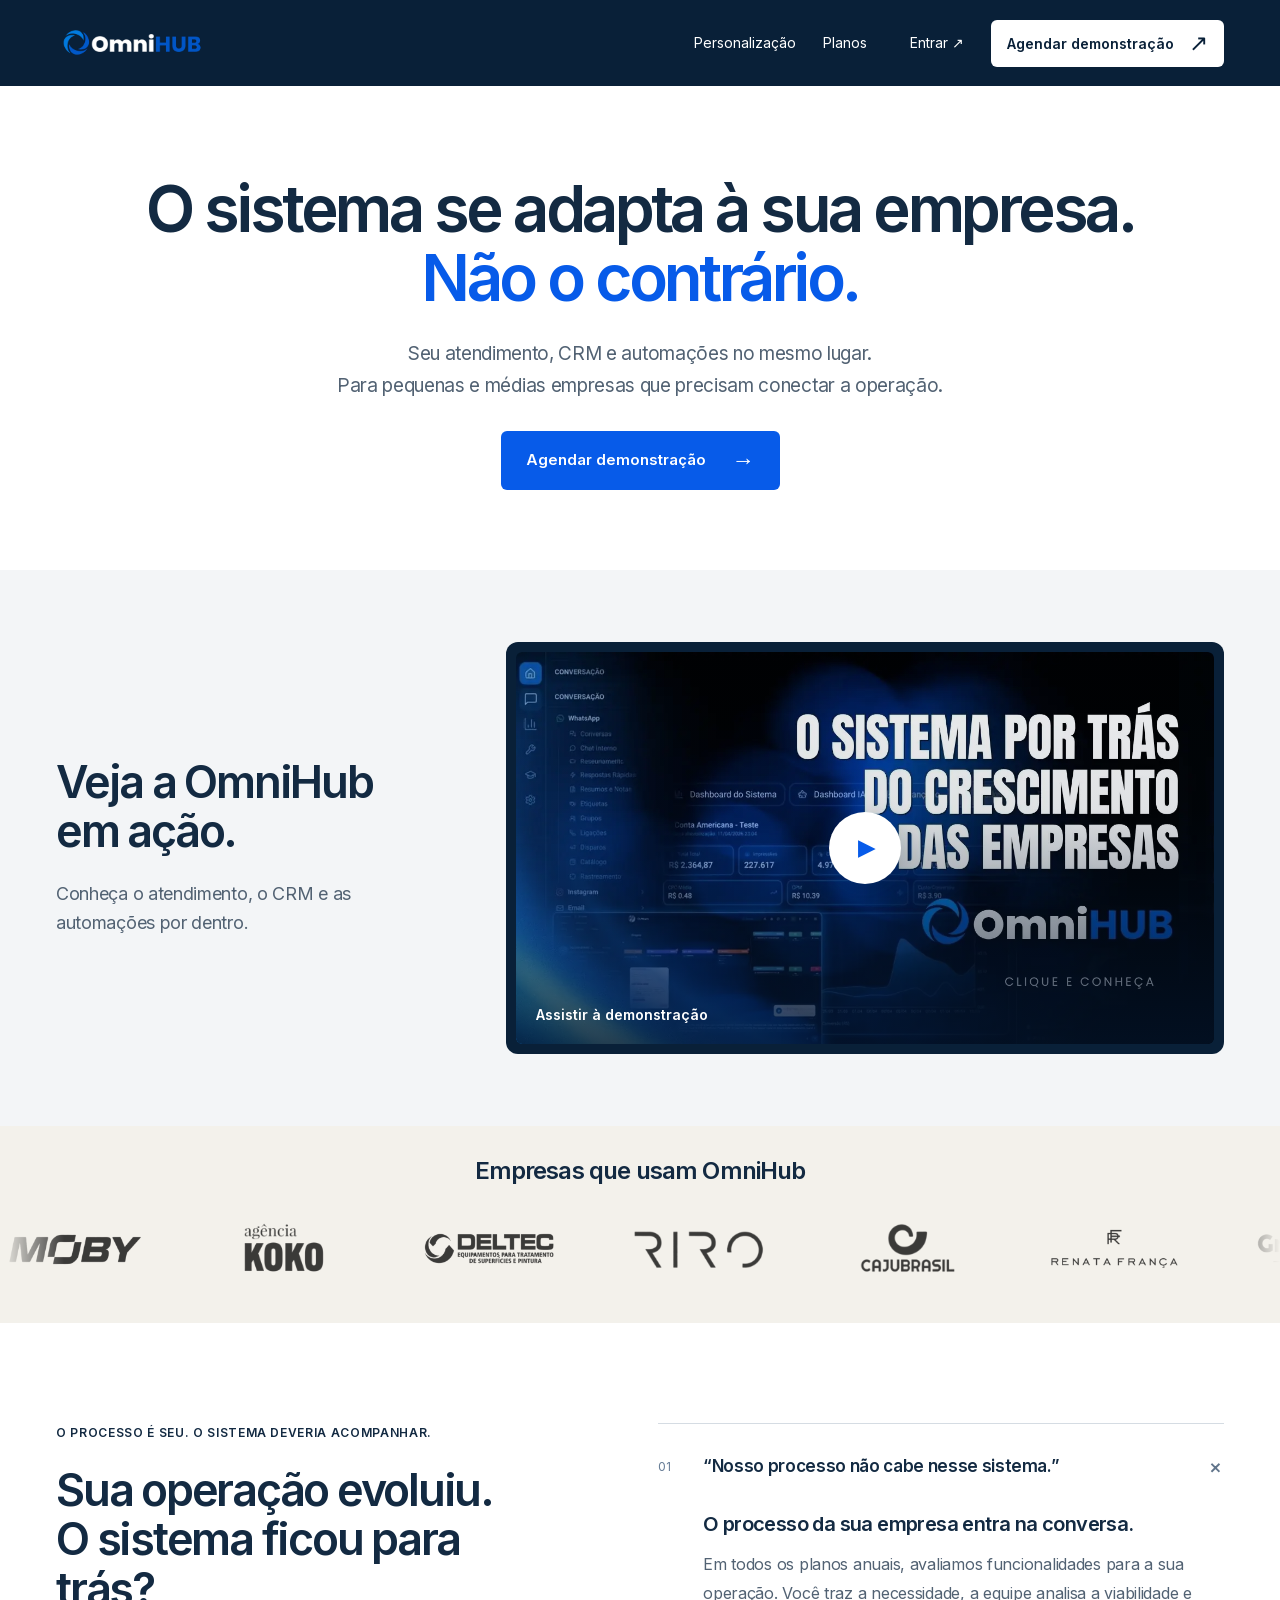
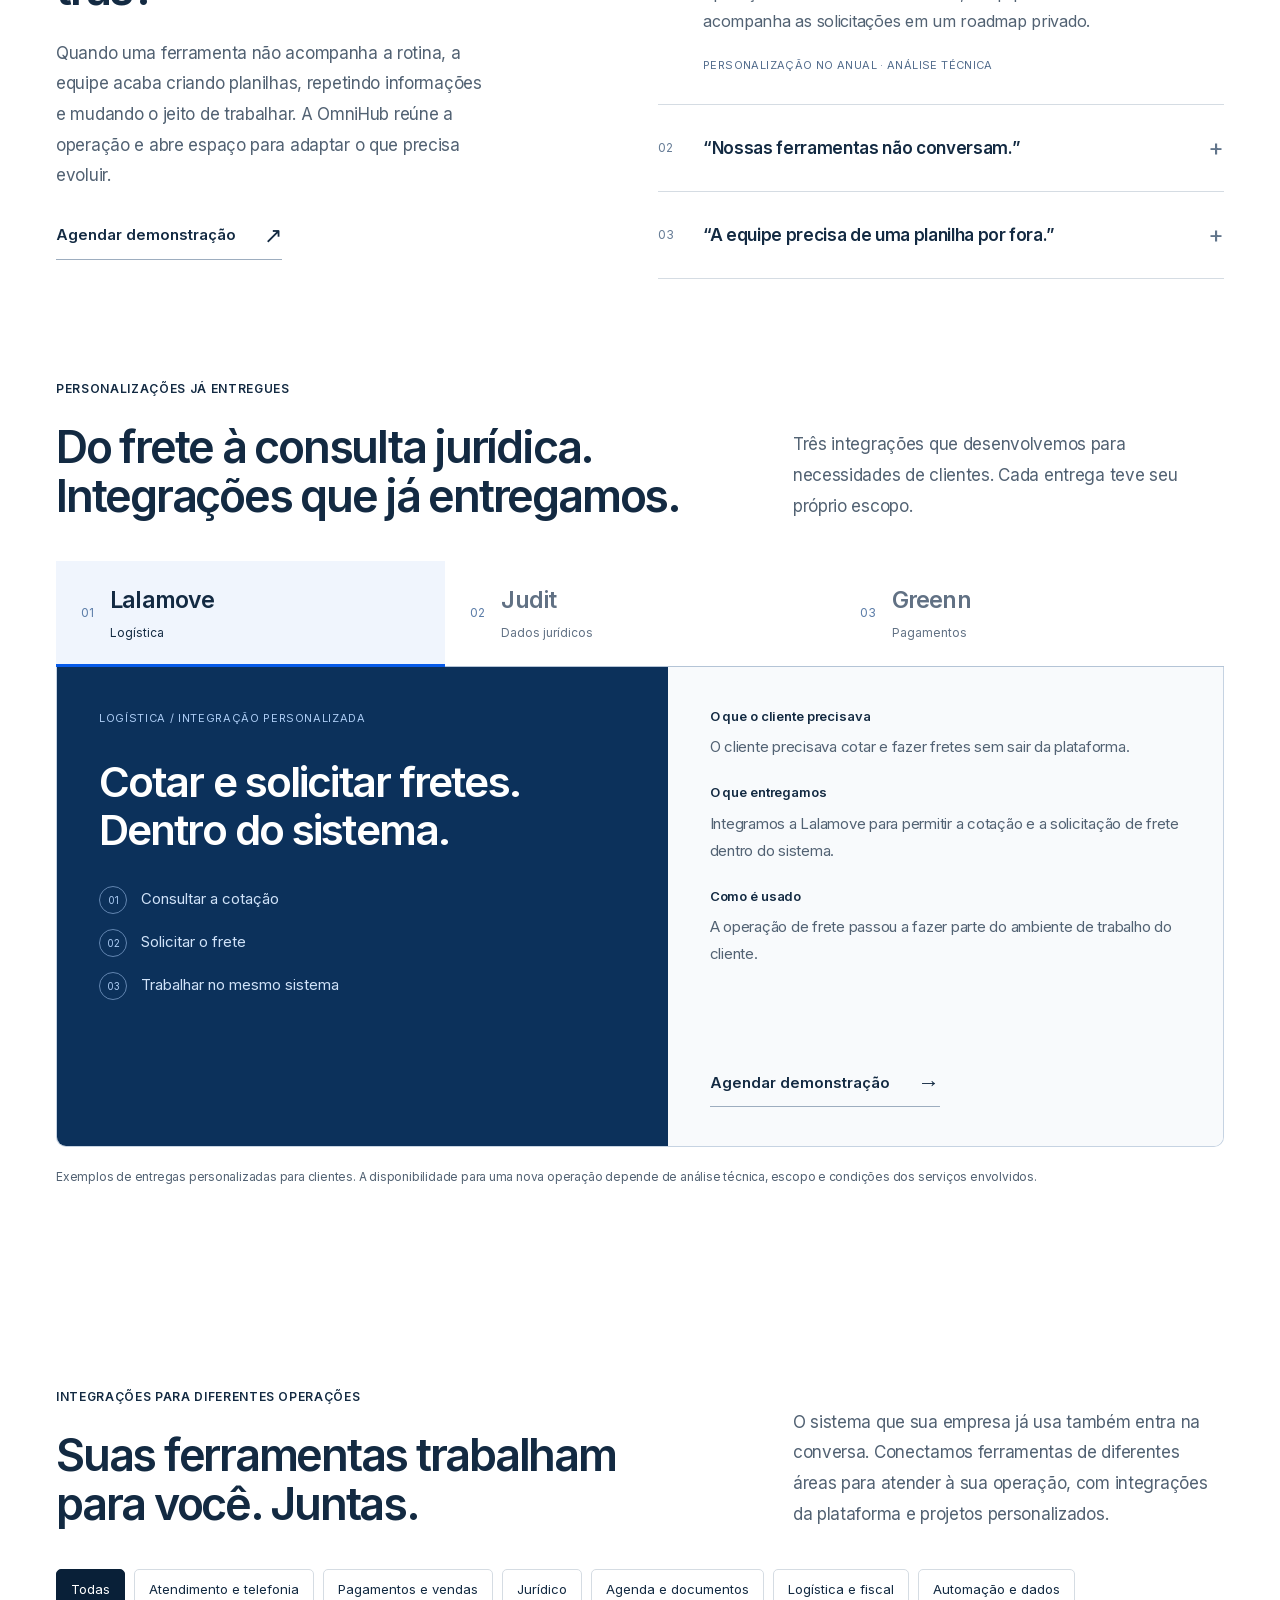
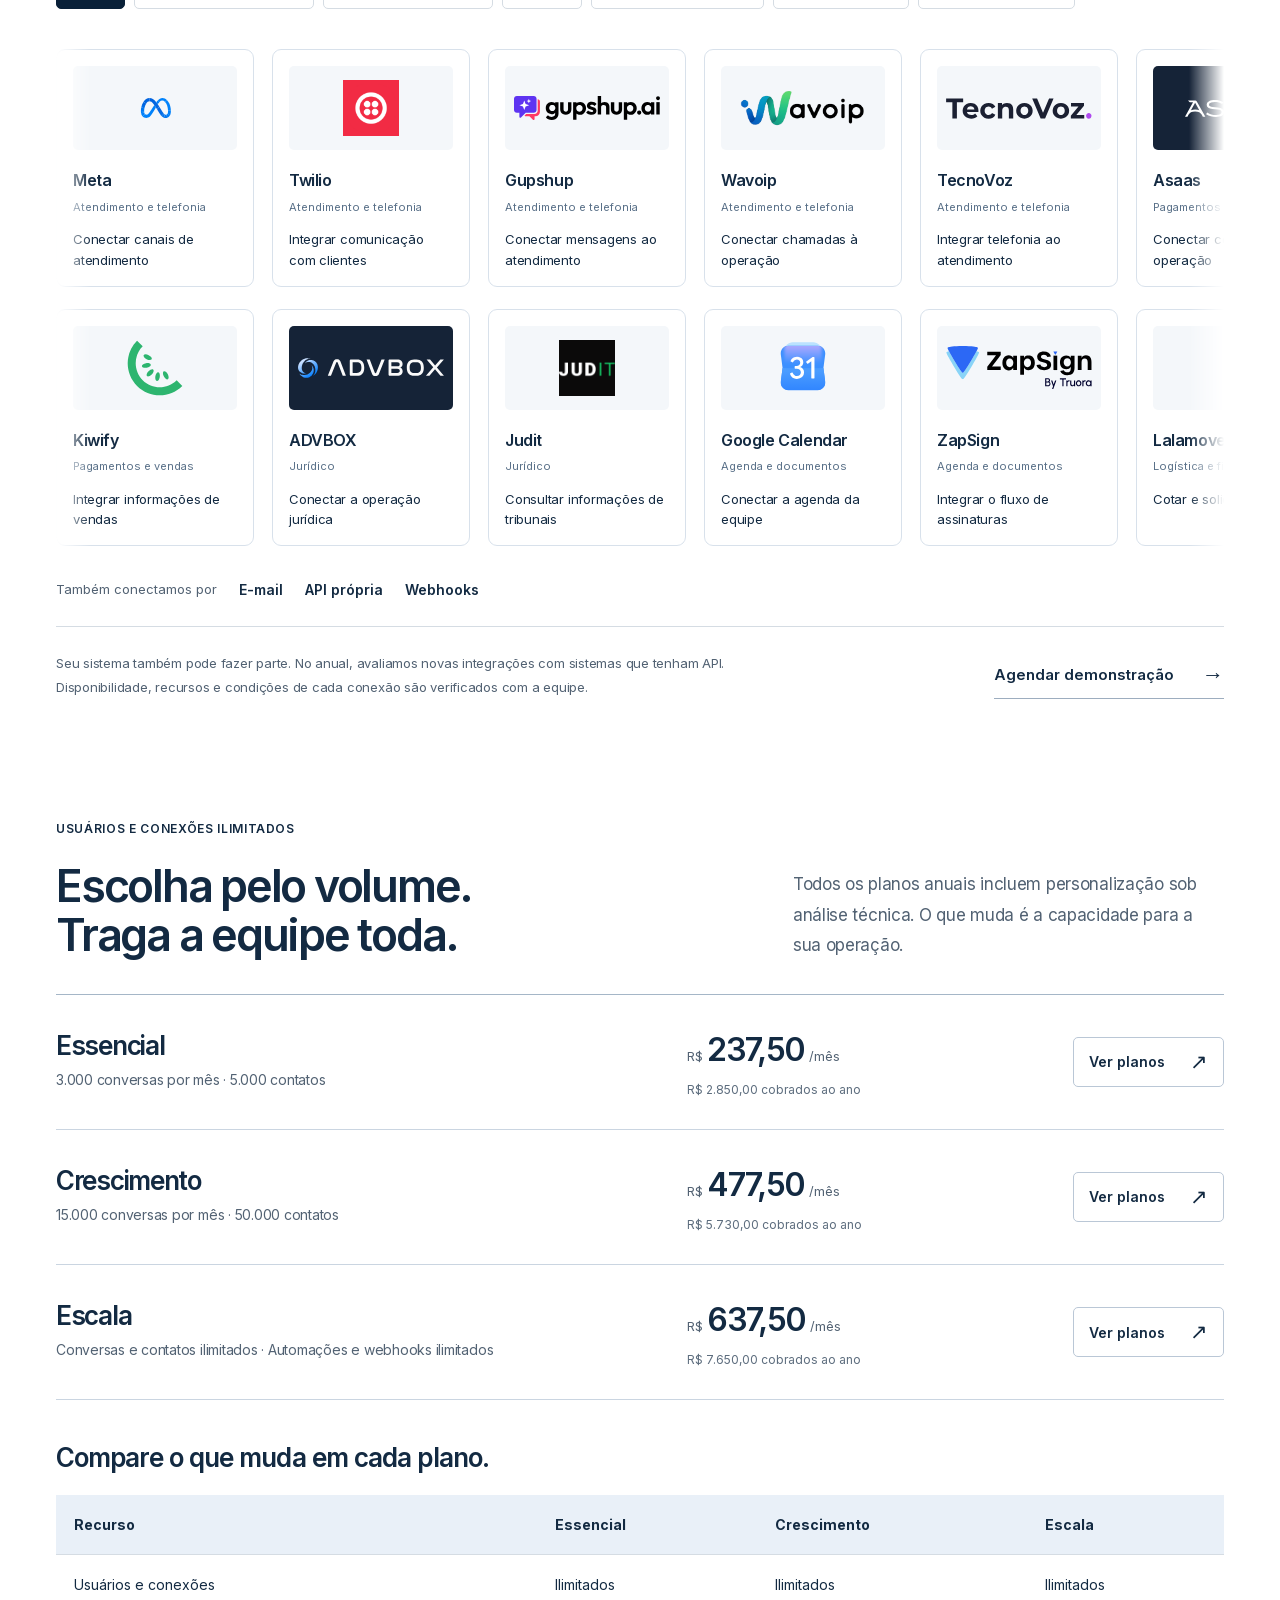
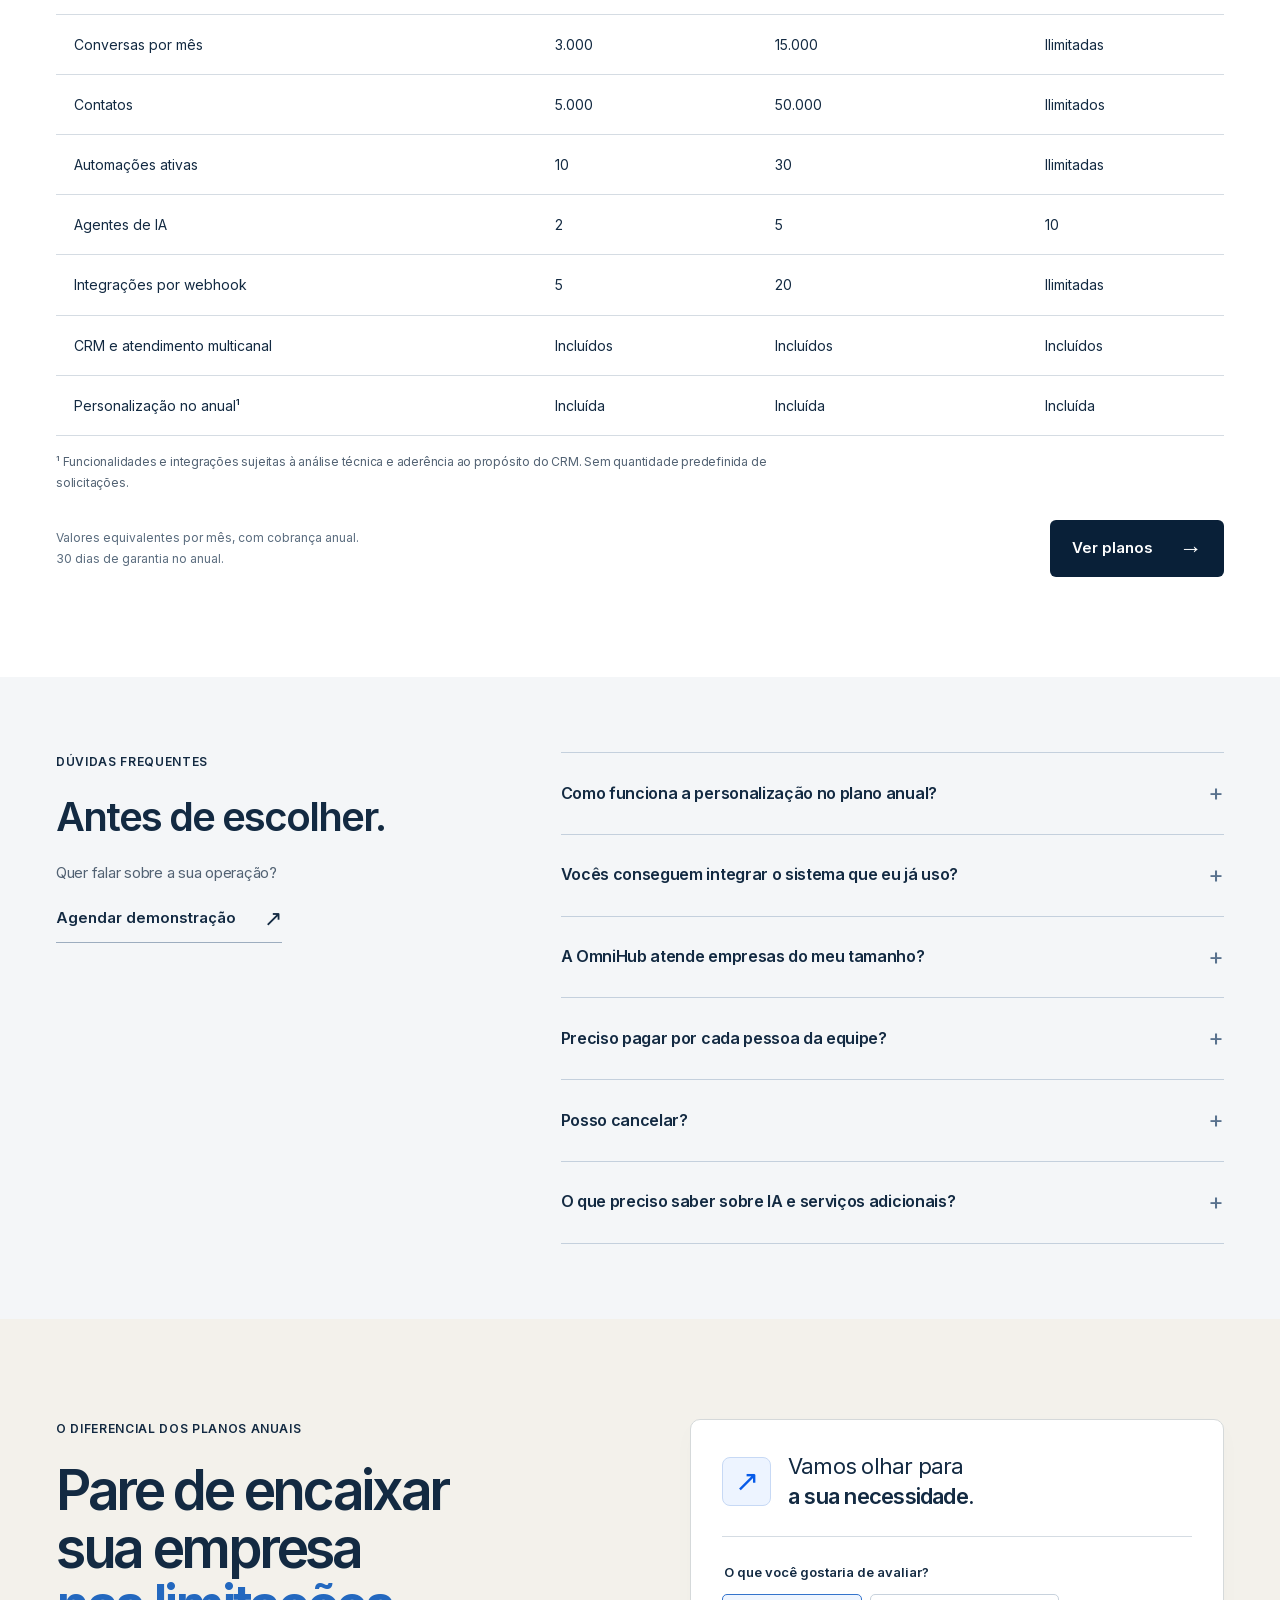
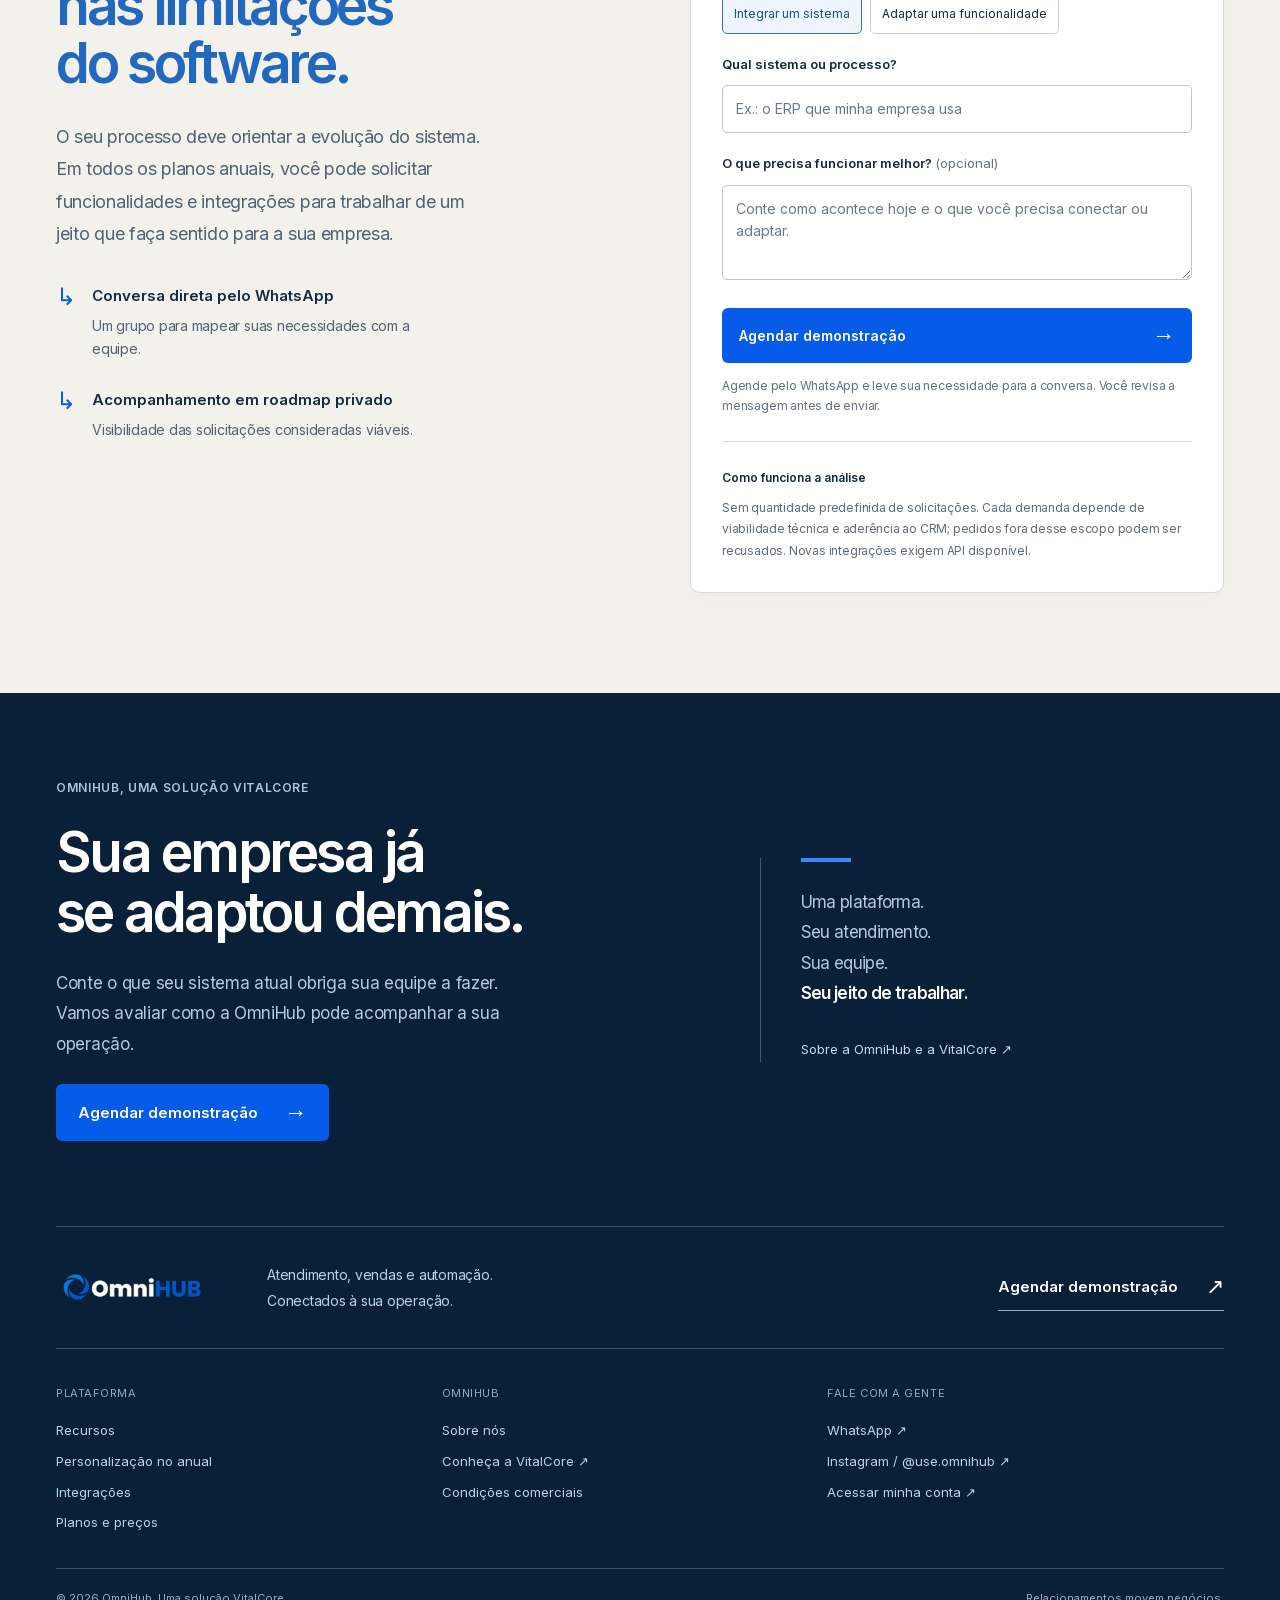
==== commit fba1b118: "Clarify sales flow, filter integrations, and compare plans inline" ====
--- a/index.html
+++ b/index.html
@@ -2,7 +2,7 @@
   <div class="wrap hero-layout">
     <div class="hero-copy">
       <h1>O sistema se adapta à sua empresa.<br><span>Não o contrário.</span></h1>
-      <p class="hero-description">CRM, atendimento e automações em um só lugar.<br>Personalização no plano anual, sob análise técnica.</p>
+      <p class="hero-description">Seu atendimento, CRM e automações no mesmo lugar.<br>Para pequenas e médias empresas que precisam conectar a operação.</p>
       <div class="hero-actions"><a class="button blue" href="https://wa.me/5519996414843?text=Ol%C3%A1%21+Quero+agendar+uma+demonstra%C3%A7%C3%A3o+da+OmniHub+para+minha+empresa.">Agendar demonstração <span aria-hidden="true">→</span></a></div>
     </div>
   </div>
@@ -12,12 +12,13 @@
   <div class="product-preview video-preview"><div class="inline-player" id="demo-player"><a class="video-cover" href="https://www.youtube.com/watch?v=ewWse0kbH4g" data-demo aria-label="Assistir à demonstração da OmniHub"><img src="/assets/produto/video-demo.webp" width="1280" height="720" alt="Prévia da demonstração da plataforma OmniHub" loading="lazy"><span class="video-cover-shade" aria-hidden="true"></span><span class="video-play" aria-hidden="true">▶</span><span class="video-cover-label">Assistir à demonstração</span></a></div></div>
 </div></section>
 <section class="clients"><div class="wrap clients-caption"><p>Empresas que usam OmniHub</p></div><div class="client-carousel" id="client-carousel" role="region" aria-label="Clientes da OmniHub, carrossel de logotipos"><div class="client-track"><div class="client-sequence"><div class="client-logo"><img src="/assets/clientes/00.webp" alt="Moby" loading="lazy" width="180" height="75"></div><div class="client-logo"><img src="/assets/clientes/01.webp" alt="Agência Koko" loading="lazy" width="180" height="75"></div><div class="client-logo"><img src="/assets/clientes/02.webp" alt="Deltec" loading="lazy" width="180" height="75"></div><div class="client-logo"><img src="/assets/clientes/03.webp" alt="Riro" loading="lazy" width="180" height="75"></div><div class="client-logo"><img src="/assets/clientes/04.webp" alt="CajuBrasil" loading="lazy" width="180" height="75"></div><div class="client-logo"><img src="/assets/clientes/05.webp" alt="Renata França" loading="lazy" width="180" height="75"></div><div class="client-logo"><img src="/assets/clientes/06.webp" alt="Grupo Filler" loading="lazy" width="180" height="75"></div><div class="client-logo"><img src="/assets/clientes/07.webp" alt="Plast & Co" loading="lazy" width="180" height="75"></div><div class="client-logo"><img src="/assets/clientes/08.webp" alt="Grupo Morecap" loading="lazy" width="180" height="75"></div><div class="client-logo"><img src="/assets/clientes/09.webp" alt="MyMerchan" loading="lazy" width="180" height="75"></div><div class="client-logo"><img src="/assets/clientes/10.webp" alt="Fábrica de Estudos" loading="lazy" width="180" height="75"></div><div class="client-logo"><img src="/assets/clientes/11.webp" alt="GFE" loading="lazy" width="180" height="75"></div><div class="client-logo"><img src="/assets/clientes/12.webp" alt="OxigenAr" loading="lazy" width="180" height="75"></div><div class="client-logo"><img src="/assets/clientes/13.webp" alt="Del Veneto" loading="lazy" width="180" height="75"></div><div class="client-logo"><img src="/assets/clientes/14.webp" alt="SuiteService" loading="lazy" width="180" height="75"></div><div class="client-logo"><img src="/assets/clientes/15.webp" alt="Mohave" loading="lazy" width="180" height="75"></div><div class="client-logo"><img src="/assets/clientes/16.webp" alt="Persol" loading="lazy" width="180" height="75"></div></div><div class="client-sequence" aria-hidden="true"><div class="client-logo"><img src="/assets/clientes/00.webp" alt="Moby" loading="lazy" width="180" height="75"></div><div class="client-logo"><img src="/assets/clientes/01.webp" alt="Agência Koko" loading="lazy" width="180" height="75"></div><div class="client-logo"><img src="/assets/clientes/02.webp" alt="Deltec" loading="lazy" width="180" height="75"></div><div class="client-logo"><img src="/assets/clientes/03.webp" alt="Riro" loading="lazy" width="180" height="75"></div><div class="client-logo"><img src="/assets/clientes/04.webp" alt="CajuBrasil" loading="lazy" width="180" height="75"></div><div class="client-logo"><img src="/assets/clientes/05.webp" alt="Renata França" loading="lazy" width="180" height="75"></div><div class="client-logo"><img src="/assets/clientes/06.webp" alt="Grupo Filler" loading="lazy" width="180" height="75"></div><div class="client-logo"><img src="/assets/clientes/07.webp" alt="Plast & Co" loading="lazy" width="180" height="75"></div><div class="client-logo"><img src="/assets/clientes/08.webp" alt="Grupo Morecap" loading="lazy" width="180" height="75"></div><div class="client-logo"><img src="/assets/clientes/09.webp" alt="MyMerchan" loading="lazy" width="180" height="75"></div><div class="client-logo"><img src="/assets/clientes/10.webp" alt="Fábrica de Estudos" loading="lazy" width="180" height="75"></div><div class="client-logo"><img src="/assets/clientes/11.webp" alt="GFE" loading="lazy" width="180" height="75"></div><div class="client-logo"><img src="/assets/clientes/12.webp" alt="OxigenAr" loading="lazy" width="180" height="75"></div><div class="client-logo"><img src="/assets/clientes/13.webp" alt="Del Veneto" loading="lazy" width="180" height="75"></div><div class="client-logo"><img src="/assets/clientes/14.webp" alt="SuiteService" loading="lazy" width="180" height="75"></div><div class="client-logo"><img src="/assets/clientes/15.webp" alt="Mohave" loading="lazy" width="180" height="75"></div><div class="client-logo"><img src="/assets/clientes/16.webp" alt="Persol" loading="lazy" width="180" height="75"></div></div></div></div></section>
-<section class="workday section" id="plataforma"><div class="wrap workday-layout"><div class="workday-intro"><p class="eyebrow">O PROCESSO É SEU. O SISTEMA DEVERIA ACOMPANHAR.</p><h2>Sua operação evoluiu.<br>O sistema ficou para trás?</h2><p>Quando uma ferramenta não acompanha a rotina, a equipe acaba criando planilhas, repetindo informações e mudando o jeito de trabalhar. A OmniHub reúne a operação e abre espaço para adaptar o que precisa evoluir.</p><button class="text-link" data-demo>Veja como funciona <span aria-hidden="true">↗</span></button></div><div class="workday-details"><details open><summary><span class="task-icon" aria-hidden="true">01</span><span>“Nosso processo não cabe nesse sistema.”</span><span class="expand-sign" aria-hidden="true">+</span></summary><div><h3>O processo da sua empresa entra na conversa.</h3><p>Em todos os planos anuais, avaliamos funcionalidades para a sua operação. Você traz a necessidade, a equipe analisa a viabilidade e acompanha as solicitações em um roadmap privado.</p><span class="resource-label">PERSONALIZAÇÃO NO ANUAL · ANÁLISE TÉCNICA</span></div></details><details><summary><span class="task-icon" aria-hidden="true">02</span><span>“Nossas ferramentas não conversam.”</span><span class="expand-sign" aria-hidden="true">+</span></summary><div><h3>Conecte o que já faz parte da sua rotina.</h3><p>Fretes, pagamentos, consultas jurídicas e outras necessidades já motivaram integrações para clientes. No anual, avaliamos a conexão de outros sistemas que tenham API.</p><span class="resource-label">INTEGRAÇÕES · API · WEBHOOKS</span></div></details><details><summary><span class="task-icon" aria-hidden="true">03</span><span>“A equipe precisa de uma planilha por fora.”</span><span class="expand-sign" aria-hidden="true">+</span></summary><div><h3>Reúna o trabalho que está espalhado.</h3><p>Atendimento, histórico, CRM, agenda e automações na mesma plataforma. E, quando a rotina exige algo específico, você pode levar essa necessidade para análise no plano anual.</p><span class="resource-label">ATENDIMENTO · CRM · AUTOMAÇÕES</span></div></details></div></div></section>
-<section class="deliveries section" id="entregas"><div class="wrap"><div class="section-heading"><div><p class="eyebrow">PERSONALIZAÇÕES JÁ ENTREGUES</p><h2>Do frete à consulta jurídica.<br>Integrações que já entregamos.</h2></div><p>Três integrações que desenvolvemos para necessidades de clientes. Cada entrega teve seu próprio escopo.</p></div><div class="delivery-tabs" role="tablist" aria-label="Integrações personalizadas já entregues"><button id="delivery-tab-lalamove" role="tab" aria-selected="true" aria-controls="delivery-lalamove" tabindex="0" data-delivery-tab="lalamove"><span>01</span><strong>Lalamove</strong><small>Logística</small></button><button id="delivery-tab-judit" role="tab" aria-selected="false" aria-controls="delivery-judit" tabindex="-1" data-delivery-tab="judit"><span>02</span><strong>Judit</strong><small>Dados jurídicos</small></button><button id="delivery-tab-greenn" role="tab" aria-selected="false" aria-controls="delivery-greenn" tabindex="-1" data-delivery-tab="greenn"><span>03</span><strong>Greenn</strong><small>Pagamentos</small></button></div><article class="delivery-panel" id="delivery-lalamove" role="tabpanel" aria-labelledby="delivery-tab-lalamove" tabindex="0" ><div class="delivery-feature"><span class="delivery-category">LOGÍSTICA / INTEGRAÇÃO PERSONALIZADA</span><h3>Cotar e solicitar fretes. Dentro do sistema.</h3><ol><li><span aria-hidden="true">01</span>Consultar a cotação</li><li><span aria-hidden="true">02</span>Solicitar o frete</li><li><span aria-hidden="true">03</span>Trabalhar no mesmo sistema</li></ol></div><div class="delivery-detail"><div><h4>O que o cliente precisava</h4><p>O cliente precisava cotar e fazer fretes sem sair da plataforma.</p></div><div><h4>O que entregamos</h4><p>Integramos a Lalamove para permitir a cotação e a solicitação de frete dentro do sistema.</p></div><div><h4>Como é usado</h4><p>A operação de frete passou a fazer parte do ambiente de trabalho do cliente.</p></div><a class="text-link" href="#customization-form" data-case-request="lalamove">Avaliar algo parecido <span aria-hidden="true">→</span></a></div></article><article class="delivery-panel" id="delivery-judit" role="tabpanel" aria-labelledby="delivery-tab-judit" tabindex="0" hidden><div class="delivery-feature"><span class="delivery-category">DADOS JURÍDICOS / INTEGRAÇÃO PERSONALIZADA</span><h3>Informações dos tribunais, no ambiente de trabalho.</h3><ol><li><span aria-hidden="true">01</span>Fazer a consulta</li><li><span aria-hidden="true">02</span>Acessar dados dos tribunais</li><li><span aria-hidden="true">03</span>Consultar pelo sistema</li></ol></div><div class="delivery-detail"><div><h4>O que o cliente precisava</h4><p>O cliente precisava consultar informações de tribunais em tempo real pelo próprio sistema.</p></div><div><h4>O que entregamos</h4><p>Integramos a Judit para trazer a consulta de informações dos tribunais para dentro da plataforma.</p></div><div><h4>Como é usado</h4><p>O cliente faz as consultas no sistema, com acesso aos dados fornecidos pela integração.</p></div><a class="text-link" href="#customization-form" data-case-request="judit">Avaliar algo parecido <span aria-hidden="true">→</span></a></div></article><article class="delivery-panel" id="delivery-greenn" role="tabpanel" aria-labelledby="delivery-tab-greenn" tabindex="0" hidden><div class="delivery-feature"><span class="delivery-category">PAGAMENTOS / INTEGRAÇÃO PERSONALIZADA</span><h3>Saber quem está pagando. No mesmo sistema.</h3><ol><li><span aria-hidden="true">01</span>Receber informações</li><li><span aria-hidden="true">02</span>Identificar clientes pagantes</li><li><span aria-hidden="true">03</span>Acompanhar no sistema</li></ol></div><div class="delivery-detail"><div><h4>O que o cliente precisava</h4><p>O cliente precisava receber informações de pagamento e identificar os clientes pagantes.</p></div><div><h4>O que entregamos</h4><p>Integramos a Greenn para que as informações de pagamento fizessem parte do sistema do cliente.</p></div><div><h4>Como é usado</h4><p>O cliente acompanha os clientes que estão pagando dentro da sua operação.</p></div><a class="text-link" href="#customization-form" data-case-request="greenn">Avaliar algo parecido <span aria-hidden="true">→</span></a></div></article><p class="delivery-footnote">Exemplos de entregas personalizadas para clientes. A disponibilidade para uma nova operação depende de análise técnica, escopo e condições dos serviços envolvidos.</p></div></section>
+<section class="workday section" id="plataforma"><div class="wrap workday-layout"><div class="workday-intro"><p class="eyebrow">O PROCESSO É SEU. O SISTEMA DEVERIA ACOMPANHAR.</p><h2>Sua operação evoluiu.<br>O sistema ficou para trás?</h2><p>Quando uma ferramenta não acompanha a rotina, a equipe acaba criando planilhas, repetindo informações e mudando o jeito de trabalhar. A OmniHub reúne a operação e abre espaço para adaptar o que precisa evoluir.</p><a class="text-link" href="https://wa.me/5519996414843?text=Ol%C3%A1%21+Quero+agendar+uma+demonstra%C3%A7%C3%A3o+da+OmniHub+para+minha+empresa.">Agendar demonstração <span aria-hidden="true">↗</span></a></div><div class="workday-details"><details open><summary><span class="task-icon" aria-hidden="true">01</span><span>“Nosso processo não cabe nesse sistema.”</span><span class="expand-sign" aria-hidden="true">+</span></summary><div><h3>O processo da sua empresa entra na conversa.</h3><p>Em todos os planos anuais, avaliamos funcionalidades para a sua operação. Você traz a necessidade, a equipe analisa a viabilidade e acompanha as solicitações em um roadmap privado.</p><span class="resource-label">PERSONALIZAÇÃO NO ANUAL · ANÁLISE TÉCNICA</span></div></details><details><summary><span class="task-icon" aria-hidden="true">02</span><span>“Nossas ferramentas não conversam.”</span><span class="expand-sign" aria-hidden="true">+</span></summary><div><h3>Conecte o que já faz parte da sua rotina.</h3><p>Fretes, pagamentos, consultas jurídicas e outras necessidades já motivaram integrações para clientes. No anual, avaliamos a conexão de outros sistemas que tenham API.</p><span class="resource-label">INTEGRAÇÕES · API · WEBHOOKS</span></div></details><details><summary><span class="task-icon" aria-hidden="true">03</span><span>“A equipe precisa de uma planilha por fora.”</span><span class="expand-sign" aria-hidden="true">+</span></summary><div><h3>Reúna o trabalho que está espalhado.</h3><p>Atendimento, histórico, CRM, agenda e automações na mesma plataforma. E, quando a rotina exige algo específico, você pode levar essa necessidade para análise no plano anual.</p><span class="resource-label">ATENDIMENTO · CRM · AUTOMAÇÕES</span></div></details></div></div></section>
+<section class="deliveries section" id="entregas"><div class="wrap"><div class="section-heading"><div><p class="eyebrow">PERSONALIZAÇÕES JÁ ENTREGUES</p><h2>Do frete à consulta jurídica.<br>Integrações que já entregamos.</h2></div><p>Três integrações que desenvolvemos para necessidades de clientes. Cada entrega teve seu próprio escopo.</p></div><div class="delivery-tabs" role="tablist" aria-label="Integrações personalizadas já entregues"><button id="delivery-tab-lalamove" role="tab" aria-selected="true" aria-controls="delivery-lalamove" tabindex="0" data-delivery-tab="lalamove"><span>01</span><strong>Lalamove</strong><small>Logística</small></button><button id="delivery-tab-judit" role="tab" aria-selected="false" aria-controls="delivery-judit" tabindex="-1" data-delivery-tab="judit"><span>02</span><strong>Judit</strong><small>Dados jurídicos</small></button><button id="delivery-tab-greenn" role="tab" aria-selected="false" aria-controls="delivery-greenn" tabindex="-1" data-delivery-tab="greenn"><span>03</span><strong>Greenn</strong><small>Pagamentos</small></button></div><article class="delivery-panel" id="delivery-lalamove" role="tabpanel" aria-labelledby="delivery-tab-lalamove" tabindex="0" ><div class="delivery-feature"><span class="delivery-category">LOGÍSTICA / INTEGRAÇÃO PERSONALIZADA</span><h3>Cotar e solicitar fretes. Dentro do sistema.</h3><ol><li><span aria-hidden="true">01</span>Consultar a cotação</li><li><span aria-hidden="true">02</span>Solicitar o frete</li><li><span aria-hidden="true">03</span>Trabalhar no mesmo sistema</li></ol></div><div class="delivery-detail"><div><h4>O que o cliente precisava</h4><p>O cliente precisava cotar e fazer fretes sem sair da plataforma.</p></div><div><h4>O que entregamos</h4><p>Integramos a Lalamove para permitir a cotação e a solicitação de frete dentro do sistema.</p></div><div><h4>Como é usado</h4><p>A operação de frete passou a fazer parte do ambiente de trabalho do cliente.</p></div><a class="text-link" href="https://wa.me/5519996414843?text=Ol%C3%A1%21+Quero+agendar+uma+demonstra%C3%A7%C3%A3o+da+OmniHub+para+minha+empresa.">Agendar demonstração <span aria-hidden="true">→</span></a></div></article><article class="delivery-panel" id="delivery-judit" role="tabpanel" aria-labelledby="delivery-tab-judit" tabindex="0" hidden><div class="delivery-feature"><span class="delivery-category">DADOS JURÍDICOS / INTEGRAÇÃO PERSONALIZADA</span><h3>Informações dos tribunais, no ambiente de trabalho.</h3><ol><li><span aria-hidden="true">01</span>Fazer a consulta</li><li><span aria-hidden="true">02</span>Acessar dados dos tribunais</li><li><span aria-hidden="true">03</span>Consultar pelo sistema</li></ol></div><div class="delivery-detail"><div><h4>O que o cliente precisava</h4><p>O cliente precisava consultar informações de tribunais em tempo real pelo próprio sistema.</p></div><div><h4>O que entregamos</h4><p>Integramos a Judit para trazer a consulta de informações dos tribunais para dentro da plataforma.</p></div><div><h4>Como é usado</h4><p>O cliente faz as consultas no sistema, com acesso aos dados fornecidos pela integração.</p></div><a class="text-link" href="https://wa.me/5519996414843?text=Ol%C3%A1%21+Quero+agendar+uma+demonstra%C3%A7%C3%A3o+da+OmniHub+para+minha+empresa.">Agendar demonstração <span aria-hidden="true">→</span></a></div></article><article class="delivery-panel" id="delivery-greenn" role="tabpanel" aria-labelledby="delivery-tab-greenn" tabindex="0" hidden><div class="delivery-feature"><span class="delivery-category">PAGAMENTOS / INTEGRAÇÃO PERSONALIZADA</span><h3>Saber quem está pagando. No mesmo sistema.</h3><ol><li><span aria-hidden="true">01</span>Receber informações</li><li><span aria-hidden="true">02</span>Identificar clientes pagantes</li><li><span aria-hidden="true">03</span>Acompanhar no sistema</li></ol></div><div class="delivery-detail"><div><h4>O que o cliente precisava</h4><p>O cliente precisava receber informações de pagamento e identificar os clientes pagantes.</p></div><div><h4>O que entregamos</h4><p>Integramos a Greenn para que as informações de pagamento fizessem parte do sistema do cliente.</p></div><div><h4>Como é usado</h4><p>O cliente acompanha os clientes que estão pagando dentro da sua operação.</p></div><a class="text-link" href="https://wa.me/5519996414843?text=Ol%C3%A1%21+Quero+agendar+uma+demonstra%C3%A7%C3%A3o+da+OmniHub+para+minha+empresa.">Agendar demonstração <span aria-hidden="true">→</span></a></div></article><p class="delivery-footnote">Exemplos de entregas personalizadas para clientes. A disponibilidade para uma nova operação depende de análise técnica, escopo e condições dos serviços envolvidos.</p></div></section>
 
-<section class="personalization section" id="personalizacao"><div class="wrap personalization-layout"><div class="personalization-copy"><p class="eyebrow">O DIFERENCIAL DOS PLANOS ANUAIS</p><h2>Pare de encaixar<br>sua empresa<br><span>nas limitações<br>do software.</span></h2><p>O seu processo deve orientar a evolução do sistema. Em todos os planos anuais, você pode solicitar funcionalidades e integrações para trabalhar de um jeito que faça sentido para a sua empresa.</p><ul class="relationship"><li><span aria-hidden="true">↳</span><div><strong>Conversa direta pelo WhatsApp</strong><p>Um grupo para mapear suas necessidades com a equipe.</p></div></li><li><span aria-hidden="true">↳</span><div><strong>Acompanhamento em roadmap privado</strong><p>Visibilidade das solicitações consideradas viáveis.</p></div></li></ul></div><div class="request-card"><div class="request-heading"><span class="request-icon" aria-hidden="true">↗</span><p>Vamos olhar para<br><strong>a sua necessidade.</strong></p></div><form id="customization-form"><fieldset><legend>O que você gostaria de avaliar?</legend><div class="request-options"><label><input type="radio" name="type" value="Integração com outro sistema" checked><span>Integrar um sistema</span></label><label><input type="radio" name="type" value="Personalização de funcionalidade"><span>Adaptar uma funcionalidade</span></label></div></fieldset><label class="field-label" for="request-system">Qual sistema ou processo?</label><input id="request-system" name="system" placeholder="Ex.: o ERP que minha empresa usa" maxlength="120" required><label class="field-label" for="request-detail">O que precisa funcionar melhor? <span>(opcional)</span></label><textarea id="request-detail" name="detail" rows="3" maxlength="1200" placeholder="Conte como acontece hoje e o que você precisa conectar ou adaptar."></textarea><button type="submit" class="button blue" disabled>Conversar sobre minha necessidade <span aria-hidden="true">→</span></button><p class="form-note">O WhatsApp será aberto com seu pedido. Você revisa a mensagem antes de enviar.</p><noscript><p>Para enviar seu pedido, <a href="https://wa.me/5519996414843?text=Ol%C3%A1%21%20Quero%20conhecer%20a%20OmniHub%20para%20minha%20empresa.">converse com a equipe pelo WhatsApp</a>.</p></noscript></form><div class="scope-note"><strong>Como funciona a análise</strong><p>Sem quantidade predefinida de solicitações. Cada demanda depende de viabilidade técnica e aderência ao CRM; pedidos fora desse escopo podem ser recusados. Novas integrações exigem API disponível.</p></div></div></div></section>
-<section class="integrations section" id="integracoes"><div class="wrap"><div class="section-heading"><div><p class="eyebrow">INTEGRAÇÕES PARA DIFERENTES OPERAÇÕES</p><h2>Suas ferramentas trabalham<br>para você. Juntas.</h2></div><p>O sistema que sua empresa já usa também entra na conversa. Conectamos ferramentas de diferentes áreas para atender à sua operação, com integrações da plataforma e projetos personalizados.</p></div><div class="integration-carousel"><div class="integration-marquee" role="region" aria-label="Integrações da OmniHub, faixa 1"><div class="integration-track "><div class="integration-sequence"><div class="integration-brand"><div class="brand-art"><img src="/assets/integracoes/meta.svg" alt="Logo Meta" width="150" height="60" loading="lazy"></div><strong>Meta</strong><span>Atendimento e telefonia</span></div><div class="integration-brand"><div class="brand-art"><img src="/assets/integracoes/twilio.png" alt="Logo Twilio" width="150" height="60" loading="lazy"></div><strong>Twilio</strong><span>Atendimento e telefonia</span></div><div class="integration-brand"><div class="brand-art"><img src="/assets/integracoes/gupshup.svg" alt="Logo Gupshup" width="150" height="60" loading="lazy"></div><strong>Gupshup</strong><span>Atendimento e telefonia</span></div><div class="integration-brand"><div class="brand-art"><img src="/assets/integracoes/wavoip.png" alt="Logo Wavoip" width="150" height="60" loading="lazy"></div><strong>Wavoip</strong><span>Atendimento e telefonia</span></div><div class="integration-brand"><div class="brand-art"><img src="/assets/integracoes/tecnovoz.svg" alt="Logo TecnoVoz" width="150" height="60" loading="lazy"></div><strong>TecnoVoz</strong><span>Atendimento e telefonia</span></div><div class="integration-brand"><div class="brand-art brand-art-dark"><img src="/assets/integracoes/asaas.svg" alt="Logo Asaas" width="150" height="60" loading="lazy"></div><strong>Asaas</strong><span>Pagamentos e vendas</span></div><div class="integration-brand"><div class="brand-art"><img src="/assets/integracoes/paypal.png" alt="Logo PayPal" width="150" height="60" loading="lazy"></div><strong>PayPal</strong><span>Pagamentos e vendas</span></div><div class="integration-brand"><div class="brand-art"><img src="/assets/integracoes/greenn.png" alt="Logo Greenn" width="150" height="60" loading="lazy"></div><strong>Greenn</strong><span>Pagamentos e vendas</span></div><div class="integration-brand"><div class="brand-art"><img src="/assets/integracoes/hotmart.png" alt="Logo Hotmart" width="150" height="60" loading="lazy"></div><strong>Hotmart</strong><span>Pagamentos e vendas</span></div></div><div class="integration-sequence" aria-hidden="true"><div class="integration-brand"><div class="brand-art"><img src="/assets/integracoes/meta.svg" alt="Logo Meta" width="150" height="60" loading="lazy"></div><strong>Meta</strong><span>Atendimento e telefonia</span></div><div class="integration-brand"><div class="brand-art"><img src="/assets/integracoes/twilio.png" alt="Logo Twilio" width="150" height="60" loading="lazy"></div><strong>Twilio</strong><span>Atendimento e telefonia</span></div><div class="integration-brand"><div class="brand-art"><img src="/assets/integracoes/gupshup.svg" alt="Logo Gupshup" width="150" height="60" loading="lazy"></div><strong>Gupshup</strong><span>Atendimento e telefonia</span></div><div class="integration-brand"><div class="brand-art"><img src="/assets/integracoes/wavoip.png" alt="Logo Wavoip" width="150" height="60" loading="lazy"></div><strong>Wavoip</strong><span>Atendimento e telefonia</span></div><div class="integration-brand"><div class="brand-art"><img src="/assets/integracoes/tecnovoz.svg" alt="Logo TecnoVoz" width="150" height="60" loading="lazy"></div><strong>TecnoVoz</strong><span>Atendimento e telefonia</span></div><div class="integration-brand"><div class="brand-art brand-art-dark"><img src="/assets/integracoes/asaas.svg" alt="Logo Asaas" width="150" height="60" loading="lazy"></div><strong>Asaas</strong><span>Pagamentos e vendas</span></div><div class="integration-brand"><div class="brand-art"><img src="/assets/integracoes/paypal.png" alt="Logo PayPal" width="150" height="60" loading="lazy"></div><strong>PayPal</strong><span>Pagamentos e vendas</span></div><div class="integration-brand"><div class="brand-art"><img src="/assets/integracoes/greenn.png" alt="Logo Greenn" width="150" height="60" loading="lazy"></div><strong>Greenn</strong><span>Pagamentos e vendas</span></div><div class="integration-brand"><div class="brand-art"><img src="/assets/integracoes/hotmart.png" alt="Logo Hotmart" width="150" height="60" loading="lazy"></div><strong>Hotmart</strong><span>Pagamentos e vendas</span></div></div></div></div><div class="integration-marquee" role="region" aria-label="Integrações da OmniHub, faixa 2"><div class="integration-track reverse"><div class="integration-sequence"><div class="integration-brand"><div class="brand-art"><img src="/assets/integracoes/kiwify.svg" alt="Logo Kiwify" width="150" height="60" loading="lazy"></div><strong>Kiwify</strong><span>Pagamentos e vendas</span></div><div class="integration-brand"><div class="brand-art brand-art-dark"><img src="/assets/integracoes/advbox.svg" alt="Logo ADVBOX" width="150" height="60" loading="lazy"></div><strong>ADVBOX</strong><span>Jurídico</span></div><div class="integration-brand"><div class="brand-art"><img src="/assets/integracoes/judit.png" alt="Logo Judit" width="150" height="60" loading="lazy"></div><strong>Judit</strong><span>Jurídico</span></div><div class="integration-brand"><div class="brand-art"><img src="/assets/integracoes/google-calendar.svg" alt="Logo Google Calendar" width="150" height="60" loading="lazy"></div><strong>Google Calendar</strong><span>Agenda e documentos</span></div><div class="integration-brand"><div class="brand-art"><img src="/assets/integracoes/zapsign.svg" alt="Logo ZapSign" width="150" height="60" loading="lazy"></div><strong>ZapSign</strong><span>Agenda e documentos</span></div><div class="integration-brand"><div class="brand-art"><img src="/assets/integracoes/lalamove.svg" alt="Logo Lalamove" width="150" height="60" loading="lazy"></div><strong>Lalamove</strong><span>Logística e fiscal</span></div><div class="integration-brand"><div class="brand-art"><img src="/assets/integracoes/focus-nfe.png" alt="Logo Focus NFe" width="150" height="60" loading="lazy"></div><strong>Focus NFe</strong><span>Logística e fiscal</span></div><div class="integration-brand"><div class="brand-art brand-art-dark"><img src="/assets/integracoes/n8n.svg" alt="Logo n8n" width="150" height="60" loading="lazy"></div><strong>n8n</strong><span>Automação e dados</span></div></div><div class="integration-sequence" aria-hidden="true"><div class="integration-brand"><div class="brand-art"><img src="/assets/integracoes/kiwify.svg" alt="Logo Kiwify" width="150" height="60" loading="lazy"></div><strong>Kiwify</strong><span>Pagamentos e vendas</span></div><div class="integration-brand"><div class="brand-art brand-art-dark"><img src="/assets/integracoes/advbox.svg" alt="Logo ADVBOX" width="150" height="60" loading="lazy"></div><strong>ADVBOX</strong><span>Jurídico</span></div><div class="integration-brand"><div class="brand-art"><img src="/assets/integracoes/judit.png" alt="Logo Judit" width="150" height="60" loading="lazy"></div><strong>Judit</strong><span>Jurídico</span></div><div class="integration-brand"><div class="brand-art"><img src="/assets/integracoes/google-calendar.svg" alt="Logo Google Calendar" width="150" height="60" loading="lazy"></div><strong>Google Calendar</strong><span>Agenda e documentos</span></div><div class="integration-brand"><div class="brand-art"><img src="/assets/integracoes/zapsign.svg" alt="Logo ZapSign" width="150" height="60" loading="lazy"></div><strong>ZapSign</strong><span>Agenda e documentos</span></div><div class="integration-brand"><div class="brand-art"><img src="/assets/integracoes/lalamove.svg" alt="Logo Lalamove" width="150" height="60" loading="lazy"></div><strong>Lalamove</strong><span>Logística e fiscal</span></div><div class="integration-brand"><div class="brand-art"><img src="/assets/integracoes/focus-nfe.png" alt="Logo Focus NFe" width="150" height="60" loading="lazy"></div><strong>Focus NFe</strong><span>Logística e fiscal</span></div><div class="integration-brand"><div class="brand-art brand-art-dark"><img src="/assets/integracoes/n8n.svg" alt="Logo n8n" width="150" height="60" loading="lazy"></div><strong>n8n</strong><span>Automação e dados</span></div></div></div></div></div><div class="integration-connectors"><span>Também conectamos por</span><strong>E-mail</strong><strong>API própria</strong><strong>Webhooks</strong></div><div class="integration-footer"><p>Seu sistema também pode fazer parte. No anual, avaliamos novas integrações com sistemas que tenham API. Disponibilidade, recursos e condições de cada conexão são verificados com a equipe.</p><a class="text-link" href="#personalizacao">Avaliar uma integração <span aria-hidden="true">→</span></a></div></div></section>
-<section class="plan-overview section" id="planos"><div class="wrap"><div class="section-heading"><div><p class="eyebrow">USUÁRIOS E CONEXÕES ILIMITADOS</p><h2>Escolha pelo volume.<br>Traga a equipe toda.</h2></div><p>Todos os planos anuais incluem personalização sob análise técnica. O que muda é a capacidade para a sua operação.</p></div><div class="plan-rows"><article class="plan-row"><div><h3>Essencial</h3><p>3.000 conversas por mês · 5.000 contatos</p></div><div class="row-price"><span>R$ <strong>237,50</strong> /mês</span><small>R$ 2.850,00 cobrados ao ano</small></div><a href="/planos/" aria-label="Ver detalhes do plano Essencial">Ver plano <span aria-hidden="true">↗</span></a></article><article class="plan-row"><div><h3>Crescimento</h3><p>15.000 conversas por mês · 50.000 contatos</p></div><div class="row-price"><span>R$ <strong>477,50</strong> /mês</span><small>R$ 5.730,00 cobrados ao ano</small></div><a href="/planos/" aria-label="Ver detalhes do plano Crescimento">Ver plano <span aria-hidden="true">↗</span></a></article><article class="plan-row"><div><h3>Escala</h3><p>Conversas e contatos ilimitados · Automações e webhooks ilimitados</p></div><div class="row-price"><span>R$ <strong>637,50</strong> /mês</span><small>R$ 7.650,00 cobrados ao ano</small></div><a href="/planos/" aria-label="Ver detalhes do plano Escala">Ver plano <span aria-hidden="true">↗</span></a></article></div><div class="plan-bottom"><span>Valores equivalentes por mês, com cobrança anual.<br>30 dias de garantia no anual.</span><a class="button navy" href="/planos/">Comparar planos e condições <span aria-hidden="true">→</span></a></div></div></section>
-<section class="faq section"><div class="wrap faq-grid"><div><span class="eyebrow">DÚVIDAS FREQUENTES</span><h2>Antes de escolher.</h2><p>Quer falar sobre a sua operação?</p><a class="text-link dark-link" href="https://wa.me/5519996414843?text=Ol%C3%A1%21%20Quero%20conhecer%20a%20OmniHub%20para%20minha%20empresa.">Converse com a equipe <span aria-hidden="true">↗</span></a></div><div><details><summary>Como funciona a personalização no plano anual?<span aria-hidden="true">+</span></summary><p>Em qualquer plano anual, você pode solicitar funcionalidades e integrações para sua operação. As solicitações passam por análise técnica e são acompanhadas em um grupo de WhatsApp e em um roadmap privado. Não há uma quantidade predefinida de solicitações; a aprovação depende da viabilidade e da aderência ao propósito do CRM.</p></details><details><summary>Vocês conseguem integrar o sistema que eu já uso?<span aria-hidden="true">+</span></summary><p>A OmniHub já integra ferramentas de atendimento, pagamentos, jurídico, agenda, documentos, logística e automação, tanto na plataforma quanto em projetos personalizados. Entre elas estão Asaas, PayPal, Google Calendar, ADVBOX, ZapSign, Focus NFe e outras apresentadas na seção de integrações do site. Também temos APIs e webhooks próprios. No anual, avaliamos novas conexões com sistemas que tenham API. A equipe verifica a disponibilidade, o escopo e as condições de cada integração.</p></details><details><summary>A OmniHub atende empresas do meu tamanho?<span aria-hidden="true">+</span></summary><p>O foco são pequenas e médias empresas, inclusive equipes com até cerca de 100 funcionários. Todos os planos têm usuários e conexões ilimitados. A escolha depende do volume de conversas, contatos, automações e agentes de IA de que a sua operação precisa.</p></details><details><summary>Preciso pagar por cada pessoa da equipe?<span aria-hidden="true">+</span></summary><p>Não. Os planos Essencial, Crescimento e Escala incluem usuários e conexões ilimitados. Cada plano tem seus próprios limites de volume e de recursos.</p></details><details><summary>Posso cancelar?<span aria-hidden="true">+</span></summary><p>O mensal tem garantia de 7 dias e pode ser cancelado sem multa, mantendo o acesso até o fim do período pago. O anual tem garantia de 30 dias. Depois desse prazo, o cancelamento interrompe a próxima renovação, sem reembolso do período contratado, e o acesso continua até o fim da vigência.</p></details><details><summary>O que preciso saber sobre IA e serviços adicionais?<span aria-hidden="true">+</span></summary><p>A utilização de IA requer um provedor próprio, com consumo e condições à parte. Telefonia, gestão de Meta Ads, serviços jurídicos, financeiros e IA de sistemas adicionais são contratados separadamente. Consulte a equipe sobre condições dos canais e integrações para sua operação.</p></details></div></div></section>
-<section class="contact-section"><div class="wrap contact-layout"><div><p class="eyebrow">OMNIHUB, UMA SOLUÇÃO VITALCORE</p><h2>Sua empresa já<br>se adaptou demais.</h2><p>Conte o que seu sistema atual obriga sua equipe a fazer. Vamos avaliar como a OmniHub pode acompanhar a sua operação.</p><a class="button blue" href="https://wa.me/5519996414843?text=Ol%C3%A1%21%20Quero%20conhecer%20a%20OmniHub%20para%20minha%20empresa.">Falar com a equipe <span aria-hidden="true">→</span></a></div><div class="contact-aside"><span class="contact-line" aria-hidden="true"></span><p>Uma plataforma.<br>Seu atendimento.<br>Sua equipe.<br><strong>Seu jeito de trabalhar.</strong></p><a href="/sobre/">Sobre a OmniHub e a VitalCore ↗</a></div></div></section>
-</main><footer class="footer"><div class="wrap"><div class="footer-top"><a class="brand" href="/"><img src="/assets/logo.webp" width="170" height="47" alt="OmniHub"></a><p>Atendimento, vendas e automação.<br>Conectados à sua operação.</p><a href="https://wa.me/5519996414843?text=Ol%C3%A1%21%20Quero%20conhecer%20a%20OmniHub%20para%20minha%20empresa." class="text-link">Vamos conversar <span aria-hidden="true">↗</span></a></div><div class="footer-links"><div><span>PLATAFORMA</span><a href="/#plataforma">Recursos</a><a href="/#personalizacao">Personalização no anual</a><a href="/#integracoes">Integrações</a><a href="/planos/">Planos e preços</a></div><div><span>OMNIHUB</span><a href="/sobre/">Sobre nós</a><a href="https://www.vitalcore.com.br/" target="_blank" rel="noopener">Conheça a VitalCore ↗</a><a href="/condicoes/">Condições comerciais</a></div><div><span>FALE COM A GENTE</span><a href="https://wa.me/5519996414843?text=Ol%C3%A1%21%20Quero%20conhecer%20a%20OmniHub%20para%20minha%20empresa.">WhatsApp ↗</a><a href="https://www.instagram.com/use.omnihub/" target="_blank" rel="noopener">Instagram / @use.omnihub ↗</a><a href="https://app.omnihub.site">Acessar minha conta ↗</a></div></div><div class="footer-bottom"><span>© 2026 OmniHub. Uma solução VitalCore.</span><span>Relacionamentos movem negócios.</span></div></div></footer></body></html>+<section class="integrations section" id="integracoes"><div class="wrap"><div class="section-heading"><div><p class="eyebrow">INTEGRAÇÕES PARA DIFERENTES OPERAÇÕES</p><h2>Suas ferramentas trabalham<br>para você. Juntas.</h2></div><p>O sistema que sua empresa já usa também entra na conversa. Conectamos ferramentas de diferentes áreas para atender à sua operação, com integrações da plataforma e projetos personalizados.</p></div><div class="integration-filters" role="group" aria-label="Filtrar integrações por área" hidden><button type="button" data-integration-filter="all" aria-pressed="true" aria-controls="integration-carousel integration-results">Todas</button><button type="button" data-integration-filter="0" aria-pressed="false" aria-controls="integration-carousel integration-results">Atendimento e telefonia</button><button type="button" data-integration-filter="1" aria-pressed="false" aria-controls="integration-carousel integration-results">Pagamentos e vendas</button><button type="button" data-integration-filter="2" aria-pressed="false" aria-controls="integration-carousel integration-results">Jurídico</button><button type="button" data-integration-filter="3" aria-pressed="false" aria-controls="integration-carousel integration-results">Agenda e documentos</button><button type="button" data-integration-filter="4" aria-pressed="false" aria-controls="integration-carousel integration-results">Logística e fiscal</button><button type="button" data-integration-filter="5" aria-pressed="false" aria-controls="integration-carousel integration-results">Automação e dados</button></div><div class="integration-carousel" id="integration-carousel"><div class="integration-marquee" role="region" aria-label="Integrações da OmniHub, faixa 1"><div class="integration-track "><div class="integration-sequence"><div class="integration-brand" data-integration-category="0"><div class="brand-art"><img src="/assets/integracoes/meta.svg" alt="Logo Meta" width="150" height="60" loading="lazy"></div><strong>Meta</strong><span>Atendimento e telefonia</span><p class="integration-use-case">Conectar canais de atendimento</p></div><div class="integration-brand" data-integration-category="0"><div class="brand-art"><img src="/assets/integracoes/twilio.png" alt="Logo Twilio" width="150" height="60" loading="lazy"></div><strong>Twilio</strong><span>Atendimento e telefonia</span><p class="integration-use-case">Integrar comunicação com clientes</p></div><div class="integration-brand" data-integration-category="0"><div class="brand-art"><img src="/assets/integracoes/gupshup.svg" alt="Logo Gupshup" width="150" height="60" loading="lazy"></div><strong>Gupshup</strong><span>Atendimento e telefonia</span><p class="integration-use-case">Conectar mensagens ao atendimento</p></div><div class="integration-brand" data-integration-category="0"><div class="brand-art"><img src="/assets/integracoes/wavoip.png" alt="Logo Wavoip" width="150" height="60" loading="lazy"></div><strong>Wavoip</strong><span>Atendimento e telefonia</span><p class="integration-use-case">Conectar chamadas à operação</p></div><div class="integration-brand" data-integration-category="0"><div class="brand-art"><img src="/assets/integracoes/tecnovoz.svg" alt="Logo TecnoVoz" width="150" height="60" loading="lazy"></div><strong>TecnoVoz</strong><span>Atendimento e telefonia</span><p class="integration-use-case">Integrar telefonia ao atendimento</p></div><div class="integration-brand" data-integration-category="1"><div class="brand-art brand-art-dark"><img src="/assets/integracoes/asaas.svg" alt="Logo Asaas" width="150" height="60" loading="lazy"></div><strong>Asaas</strong><span>Pagamentos e vendas</span><p class="integration-use-case">Conectar cobranças à operação</p></div><div class="integration-brand" data-integration-category="1"><div class="brand-art"><img src="/assets/integracoes/paypal.png" alt="Logo PayPal" width="150" height="60" loading="lazy"></div><strong>PayPal</strong><span>Pagamentos e vendas</span><p class="integration-use-case">Integrar informações de pagamentos</p></div><div class="integration-brand" data-integration-category="1"><div class="brand-art"><img src="/assets/integracoes/greenn.png" alt="Logo Greenn" width="150" height="60" loading="lazy"></div><strong>Greenn</strong><span>Pagamentos e vendas</span><p class="integration-use-case">Acompanhar clientes pagantes</p></div><div class="integration-brand" data-integration-category="1"><div class="brand-art"><img src="/assets/integracoes/hotmart.png" alt="Logo Hotmart" width="150" height="60" loading="lazy"></div><strong>Hotmart</strong><span>Pagamentos e vendas</span><p class="integration-use-case">Conectar vendas à operação</p></div></div><div class="integration-sequence" aria-hidden="true"><div class="integration-brand" data-integration-category="0"><div class="brand-art"><img src="/assets/integracoes/meta.svg" alt="Logo Meta" width="150" height="60" loading="lazy"></div><strong>Meta</strong><span>Atendimento e telefonia</span><p class="integration-use-case">Conectar canais de atendimento</p></div><div class="integration-brand" data-integration-category="0"><div class="brand-art"><img src="/assets/integracoes/twilio.png" alt="Logo Twilio" width="150" height="60" loading="lazy"></div><strong>Twilio</strong><span>Atendimento e telefonia</span><p class="integration-use-case">Integrar comunicação com clientes</p></div><div class="integration-brand" data-integration-category="0"><div class="brand-art"><img src="/assets/integracoes/gupshup.svg" alt="Logo Gupshup" width="150" height="60" loading="lazy"></div><strong>Gupshup</strong><span>Atendimento e telefonia</span><p class="integration-use-case">Conectar mensagens ao atendimento</p></div><div class="integration-brand" data-integration-category="0"><div class="brand-art"><img src="/assets/integracoes/wavoip.png" alt="Logo Wavoip" width="150" height="60" loading="lazy"></div><strong>Wavoip</strong><span>Atendimento e telefonia</span><p class="integration-use-case">Conectar chamadas à operação</p></div><div class="integration-brand" data-integration-category="0"><div class="brand-art"><img src="/assets/integracoes/tecnovoz.svg" alt="Logo TecnoVoz" width="150" height="60" loading="lazy"></div><strong>TecnoVoz</strong><span>Atendimento e telefonia</span><p class="integration-use-case">Integrar telefonia ao atendimento</p></div><div class="integration-brand" data-integration-category="1"><div class="brand-art brand-art-dark"><img src="/assets/integracoes/asaas.svg" alt="Logo Asaas" width="150" height="60" loading="lazy"></div><strong>Asaas</strong><span>Pagamentos e vendas</span><p class="integration-use-case">Conectar cobranças à operação</p></div><div class="integration-brand" data-integration-category="1"><div class="brand-art"><img src="/assets/integracoes/paypal.png" alt="Logo PayPal" width="150" height="60" loading="lazy"></div><strong>PayPal</strong><span>Pagamentos e vendas</span><p class="integration-use-case">Integrar informações de pagamentos</p></div><div class="integration-brand" data-integration-category="1"><div class="brand-art"><img src="/assets/integracoes/greenn.png" alt="Logo Greenn" width="150" height="60" loading="lazy"></div><strong>Greenn</strong><span>Pagamentos e vendas</span><p class="integration-use-case">Acompanhar clientes pagantes</p></div><div class="integration-brand" data-integration-category="1"><div class="brand-art"><img src="/assets/integracoes/hotmart.png" alt="Logo Hotmart" width="150" height="60" loading="lazy"></div><strong>Hotmart</strong><span>Pagamentos e vendas</span><p class="integration-use-case">Conectar vendas à operação</p></div></div></div></div><div class="integration-marquee" role="region" aria-label="Integrações da OmniHub, faixa 2"><div class="integration-track reverse"><div class="integration-sequence"><div class="integration-brand" data-integration-category="1"><div class="brand-art"><img src="/assets/integracoes/kiwify.svg" alt="Logo Kiwify" width="150" height="60" loading="lazy"></div><strong>Kiwify</strong><span>Pagamentos e vendas</span><p class="integration-use-case">Integrar informações de vendas</p></div><div class="integration-brand" data-integration-category="2"><div class="brand-art brand-art-dark"><img src="/assets/integracoes/advbox.svg" alt="Logo ADVBOX" width="150" height="60" loading="lazy"></div><strong>ADVBOX</strong><span>Jurídico</span><p class="integration-use-case">Conectar a operação jurídica</p></div><div class="integration-brand" data-integration-category="2"><div class="brand-art"><img src="/assets/integracoes/judit.png" alt="Logo Judit" width="150" height="60" loading="lazy"></div><strong>Judit</strong><span>Jurídico</span><p class="integration-use-case">Consultar informações de tribunais</p></div><div class="integration-brand" data-integration-category="3"><div class="brand-art"><img src="/assets/integracoes/google-calendar.svg" alt="Logo Google Calendar" width="150" height="60" loading="lazy"></div><strong>Google Calendar</strong><span>Agenda e documentos</span><p class="integration-use-case">Conectar a agenda da equipe</p></div><div class="integration-brand" data-integration-category="3"><div class="brand-art"><img src="/assets/integracoes/zapsign.svg" alt="Logo ZapSign" width="150" height="60" loading="lazy"></div><strong>ZapSign</strong><span>Agenda e documentos</span><p class="integration-use-case">Integrar o fluxo de assinaturas</p></div><div class="integration-brand" data-integration-category="4"><div class="brand-art"><img src="/assets/integracoes/lalamove.svg" alt="Logo Lalamove" width="150" height="60" loading="lazy"></div><strong>Lalamove</strong><span>Logística e fiscal</span><p class="integration-use-case">Cotar e solicitar fretes</p></div><div class="integration-brand" data-integration-category="4"><div class="brand-art"><img src="/assets/integracoes/focus-nfe.png" alt="Logo Focus NFe" width="150" height="60" loading="lazy"></div><strong>Focus NFe</strong><span>Logística e fiscal</span><p class="integration-use-case">Conectar a emissão fiscal</p></div><div class="integration-brand" data-integration-category="5"><div class="brand-art brand-art-dark"><img src="/assets/integracoes/n8n.svg" alt="Logo n8n" width="150" height="60" loading="lazy"></div><strong>n8n</strong><span>Automação e dados</span><p class="integration-use-case">Conectar fluxos de automação</p></div></div><div class="integration-sequence" aria-hidden="true"><div class="integration-brand" data-integration-category="1"><div class="brand-art"><img src="/assets/integracoes/kiwify.svg" alt="Logo Kiwify" width="150" height="60" loading="lazy"></div><strong>Kiwify</strong><span>Pagamentos e vendas</span><p class="integration-use-case">Integrar informações de vendas</p></div><div class="integration-brand" data-integration-category="2"><div class="brand-art brand-art-dark"><img src="/assets/integracoes/advbox.svg" alt="Logo ADVBOX" width="150" height="60" loading="lazy"></div><strong>ADVBOX</strong><span>Jurídico</span><p class="integration-use-case">Conectar a operação jurídica</p></div><div class="integration-brand" data-integration-category="2"><div class="brand-art"><img src="/assets/integracoes/judit.png" alt="Logo Judit" width="150" height="60" loading="lazy"></div><strong>Judit</strong><span>Jurídico</span><p class="integration-use-case">Consultar informações de tribunais</p></div><div class="integration-brand" data-integration-category="3"><div class="brand-art"><img src="/assets/integracoes/google-calendar.svg" alt="Logo Google Calendar" width="150" height="60" loading="lazy"></div><strong>Google Calendar</strong><span>Agenda e documentos</span><p class="integration-use-case">Conectar a agenda da equipe</p></div><div class="integration-brand" data-integration-category="3"><div class="brand-art"><img src="/assets/integracoes/zapsign.svg" alt="Logo ZapSign" width="150" height="60" loading="lazy"></div><strong>ZapSign</strong><span>Agenda e documentos</span><p class="integration-use-case">Integrar o fluxo de assinaturas</p></div><div class="integration-brand" data-integration-category="4"><div class="brand-art"><img src="/assets/integracoes/lalamove.svg" alt="Logo Lalamove" width="150" height="60" loading="lazy"></div><strong>Lalamove</strong><span>Logística e fiscal</span><p class="integration-use-case">Cotar e solicitar fretes</p></div><div class="integration-brand" data-integration-category="4"><div class="brand-art"><img src="/assets/integracoes/focus-nfe.png" alt="Logo Focus NFe" width="150" height="60" loading="lazy"></div><strong>Focus NFe</strong><span>Logística e fiscal</span><p class="integration-use-case">Conectar a emissão fiscal</p></div><div class="integration-brand" data-integration-category="5"><div class="brand-art brand-art-dark"><img src="/assets/integracoes/n8n.svg" alt="Logo n8n" width="150" height="60" loading="lazy"></div><strong>n8n</strong><span>Automação e dados</span><p class="integration-use-case">Conectar fluxos de automação</p></div></div></div></div></div><div class="integration-results" id="integration-results" hidden></div><p class="integration-count" role="status" aria-live="polite" hidden></p><div class="integration-connectors"><span>Também conectamos por</span><strong>E-mail</strong><strong>API própria</strong><strong>Webhooks</strong></div><div class="integration-footer"><p>Seu sistema também pode fazer parte. No anual, avaliamos novas integrações com sistemas que tenham API. Disponibilidade, recursos e condições de cada conexão são verificados com a equipe.</p><a class="text-link" href="https://wa.me/5519996414843?text=Ol%C3%A1%21+Quero+agendar+uma+demonstra%C3%A7%C3%A3o+da+OmniHub+para+minha+empresa.">Agendar demonstração <span aria-hidden="true">→</span></a></div></div></section>
+<section class="plan-overview section" id="planos"><div class="wrap"><div class="section-heading"><div><p class="eyebrow">USUÁRIOS E CONEXÕES ILIMITADOS</p><h2>Escolha pelo volume.<br>Traga a equipe toda.</h2></div><p>Todos os planos anuais incluem personalização sob análise técnica. O que muda é a capacidade para a sua operação.</p></div><div class="plan-rows"><article class="plan-row"><div><h3>Essencial</h3><p>3.000 conversas por mês · 5.000 contatos</p></div><div class="row-price"><span>R$ <strong>237,50</strong> /mês</span><small>R$ 2.850,00 cobrados ao ano</small></div><a href="/planos/" aria-label="Ver detalhes do plano Essencial">Ver planos <span aria-hidden="true">↗</span></a></article><article class="plan-row"><div><h3>Crescimento</h3><p>15.000 conversas por mês · 50.000 contatos</p></div><div class="row-price"><span>R$ <strong>477,50</strong> /mês</span><small>R$ 5.730,00 cobrados ao ano</small></div><a href="/planos/" aria-label="Ver detalhes do plano Crescimento">Ver planos <span aria-hidden="true">↗</span></a></article><article class="plan-row"><div><h3>Escala</h3><p>Conversas e contatos ilimitados · Automações e webhooks ilimitados</p></div><div class="row-price"><span>R$ <strong>637,50</strong> /mês</span><small>R$ 7.650,00 cobrados ao ano</small></div><a href="/planos/" aria-label="Ver detalhes do plano Escala">Ver planos <span aria-hidden="true">↗</span></a></article></div><div class="comparison comparison-compact"><h2>Compare o que muda em cada plano.</h2><div class="table-scroll" tabindex="0" role="region" aria-label="Comparação dos planos"><table><thead><tr><th scope="col">Recurso</th><th scope="col">Essencial</th><th scope="col">Crescimento</th><th scope="col">Escala</th></tr></thead><tbody><tr><th scope="row">Usuários e conexões</th><td>Ilimitados</td><td>Ilimitados</td><td>Ilimitados</td></tr><tr><th scope="row">Conversas por mês</th><td>3.000</td><td>15.000</td><td>Ilimitadas</td></tr><tr><th scope="row">Contatos</th><td>5.000</td><td>50.000</td><td>Ilimitados</td></tr><tr><th scope="row">Automações ativas</th><td>10</td><td>30</td><td>Ilimitadas</td></tr><tr><th scope="row">Agentes de IA</th><td>2</td><td>5</td><td>10</td></tr><tr><th scope="row">Integrações por webhook</th><td>5</td><td>20</td><td>Ilimitadas</td></tr><tr><th scope="row">CRM e atendimento multicanal</th><td>Incluídos</td><td>Incluídos</td><td>Incluídos</td></tr><tr><th scope="row">Personalização no anual¹</th><td>Incluída</td><td>Incluída</td><td>Incluída</td></tr></tbody></table></div><p class="fine">¹ Funcionalidades e integrações sujeitas à análise técnica e aderência ao propósito do CRM. Sem quantidade predefinida de solicitações.</p></div><div class="plan-bottom"><span>Valores equivalentes por mês, com cobrança anual.<br>30 dias de garantia no anual.</span><a class="button navy" href="/planos/">Ver planos <span aria-hidden="true">→</span></a></div></div></section>
+<section class="faq section"><div class="wrap faq-grid"><div><span class="eyebrow">DÚVIDAS FREQUENTES</span><h2>Antes de escolher.</h2><p>Quer falar sobre a sua operação?</p><a class="text-link dark-link" href="https://wa.me/5519996414843?text=Ol%C3%A1%21+Quero+agendar+uma+demonstra%C3%A7%C3%A3o+da+OmniHub+para+minha+empresa.">Agendar demonstração <span aria-hidden="true">↗</span></a></div><div><details><summary>Como funciona a personalização no plano anual?<span aria-hidden="true">+</span></summary><p>Em qualquer plano anual, você pode solicitar funcionalidades e integrações para sua operação. As solicitações passam por análise técnica e são acompanhadas em um grupo de WhatsApp e em um roadmap privado. Não há uma quantidade predefinida de solicitações; a aprovação depende da viabilidade e da aderência ao propósito do CRM.</p></details><details><summary>Vocês conseguem integrar o sistema que eu já uso?<span aria-hidden="true">+</span></summary><p>A OmniHub já integra ferramentas de atendimento, pagamentos, jurídico, agenda, documentos, logística e automação, tanto na plataforma quanto em projetos personalizados. Entre elas estão Asaas, PayPal, Google Calendar, ADVBOX, ZapSign, Focus NFe e outras apresentadas na seção de integrações do site. Também temos APIs e webhooks próprios. No anual, avaliamos novas conexões com sistemas que tenham API. A equipe verifica a disponibilidade, o escopo e as condições de cada integração.</p></details><details><summary>A OmniHub atende empresas do meu tamanho?<span aria-hidden="true">+</span></summary><p>O foco são pequenas e médias empresas, inclusive equipes com até cerca de 100 funcionários. Todos os planos têm usuários e conexões ilimitados. A escolha depende do volume de conversas, contatos, automações e agentes de IA de que a sua operação precisa.</p></details><details><summary>Preciso pagar por cada pessoa da equipe?<span aria-hidden="true">+</span></summary><p>Não. Os planos Essencial, Crescimento e Escala incluem usuários e conexões ilimitados. Cada plano tem seus próprios limites de volume e de recursos.</p></details><details><summary>Posso cancelar?<span aria-hidden="true">+</span></summary><p>O mensal tem garantia de 7 dias e pode ser cancelado sem multa, mantendo o acesso até o fim do período pago. O anual tem garantia de 30 dias. Depois desse prazo, o cancelamento interrompe a próxima renovação, sem reembolso do período contratado, e o acesso continua até o fim da vigência.</p></details><details><summary>O que preciso saber sobre IA e serviços adicionais?<span aria-hidden="true">+</span></summary><p>A utilização de IA requer um provedor próprio, com consumo e condições à parte. Telefonia, gestão de Meta Ads, serviços jurídicos, financeiros e IA de sistemas adicionais são contratados separadamente. Consulte a equipe sobre condições dos canais e integrações para sua operação.</p></details></div></div></section>
+<section class="personalization section" id="personalizacao"><div class="wrap personalization-layout"><div class="personalization-copy"><p class="eyebrow">O DIFERENCIAL DOS PLANOS ANUAIS</p><h2>Pare de encaixar<br>sua empresa<br><span>nas limitações<br>do software.</span></h2><p>O seu processo deve orientar a evolução do sistema. Em todos os planos anuais, você pode solicitar funcionalidades e integrações para trabalhar de um jeito que faça sentido para a sua empresa.</p><ul class="relationship"><li><span aria-hidden="true">↳</span><div><strong>Conversa direta pelo WhatsApp</strong><p>Um grupo para mapear suas necessidades com a equipe.</p></div></li><li><span aria-hidden="true">↳</span><div><strong>Acompanhamento em roadmap privado</strong><p>Visibilidade das solicitações consideradas viáveis.</p></div></li></ul></div><div class="request-card"><div class="request-heading"><span class="request-icon" aria-hidden="true">↗</span><p>Vamos olhar para<br><strong>a sua necessidade.</strong></p></div><form id="customization-form"><fieldset><legend>O que você gostaria de avaliar?</legend><div class="request-options"><label><input type="radio" name="type" value="Integração com outro sistema" checked><span>Integrar um sistema</span></label><label><input type="radio" name="type" value="Personalização de funcionalidade"><span>Adaptar uma funcionalidade</span></label></div></fieldset><label class="field-label" for="request-system">Qual sistema ou processo?</label><input id="request-system" name="system" placeholder="Ex.: o ERP que minha empresa usa" maxlength="120" required><label class="field-label" for="request-detail">O que precisa funcionar melhor? <span>(opcional)</span></label><textarea id="request-detail" name="detail" rows="3" maxlength="1200" placeholder="Conte como acontece hoje e o que você precisa conectar ou adaptar."></textarea><button type="submit" class="button blue" disabled>Agendar demonstração <span aria-hidden="true">→</span></button><p class="form-note">Agende pelo WhatsApp e leve sua necessidade para a conversa. Você revisa a mensagem antes de enviar.</p><noscript><p>Para enviar seu pedido, <a href="https://wa.me/5519996414843?text=Ol%C3%A1%21%20Quero%20conhecer%20a%20OmniHub%20para%20minha%20empresa.">converse com a equipe pelo WhatsApp</a>.</p></noscript></form><div class="scope-note"><strong>Como funciona a análise</strong><p>Sem quantidade predefinida de solicitações. Cada demanda depende de viabilidade técnica e aderência ao CRM; pedidos fora desse escopo podem ser recusados. Novas integrações exigem API disponível.</p></div></div></div></section>
+
+<section class="contact-section"><div class="wrap contact-layout"><div><p class="eyebrow">OMNIHUB, UMA SOLUÇÃO VITALCORE</p><h2>Sua empresa já<br>se adaptou demais.</h2><p>Conte o que seu sistema atual obriga sua equipe a fazer. Vamos avaliar como a OmniHub pode acompanhar a sua operação.</p><a class="button blue" href="https://wa.me/5519996414843?text=Ol%C3%A1%21+Quero+agendar+uma+demonstra%C3%A7%C3%A3o+da+OmniHub+para+minha+empresa.">Agendar demonstração <span aria-hidden="true">→</span></a></div><div class="contact-aside"><span class="contact-line" aria-hidden="true"></span><p>Uma plataforma.<br>Seu atendimento.<br>Sua equipe.<br><strong>Seu jeito de trabalhar.</strong></p><a href="/sobre/">Sobre a OmniHub e a VitalCore ↗</a></div></div></section>
+</main><footer class="footer"><div class="wrap"><div class="footer-top"><a class="brand" href="/"><img src="/assets/logo.webp" width="170" height="47" alt="OmniHub"></a><p>Atendimento, vendas e automação.<br>Conectados à sua operação.</p><a href="https://wa.me/5519996414843?text=Ol%C3%A1%21+Quero+agendar+uma+demonstra%C3%A7%C3%A3o+da+OmniHub+para+minha+empresa." class="text-link">Agendar demonstração <span aria-hidden="true">↗</span></a></div><div class="footer-links"><div><span>PLATAFORMA</span><a href="/#plataforma">Recursos</a><a href="/#personalizacao">Personalização no anual</a><a href="/#integracoes">Integrações</a><a href="/planos/">Planos e preços</a></div><div><span>OMNIHUB</span><a href="/sobre/">Sobre nós</a><a href="https://www.vitalcore.com.br/" target="_blank" rel="noopener">Conheça a VitalCore ↗</a><a href="/condicoes/">Condições comerciais</a></div><div><span>FALE COM A GENTE</span><a href="https://wa.me/5519996414843?text=Ol%C3%A1%21%20Quero%20conhecer%20a%20OmniHub%20para%20minha%20empresa.">WhatsApp ↗</a><a href="https://www.instagram.com/use.omnihub/" target="_blank" rel="noopener">Instagram / @use.omnihub ↗</a><a href="https://app.omnihub.site">Acessar minha conta ↗</a></div></div><div class="footer-bottom"><span>© 2026 OmniHub. Uma solução VitalCore.</span><span>Relacionamentos movem negócios.</span></div></div></footer></body></html>
--- a/styles.css
+++ b/styles.css
@@ -46,3 +46,20 @@
 .demo-section .video-preview{padding:10px;width:100%;box-shadow:none}
 @media(max-width:900px){.demo-layout{gap:32px}.demo-intro h2{font-size:34px}.demo-intro p{font-size:16px}}
 @media(max-width:650px){.hero-focused{padding:52px 0}.hero-focused h1{font-size:clamp(36px,9vw,56px);line-height:1.1}.hero-focused .hero-description{font-size:16px;margin-top:23px;max-width:370px}.hero-focused .hero-description br{display:none}.hero-focused .hero-actions{margin-top:26px}.hero-focused .hero-actions .button{font-size:14px;padding:16px 20px}.demo-section{padding:44px 0}.demo-layout{grid-template-columns:1fr;gap:25px}.demo-intro h2{font-size:34px}.demo-intro h2 br{display:none}.demo-intro p{max-width:350px;margin-top:14px}.demo-section .video-preview{padding:7px}}
+
+/* Integrações por área e comparação resumida na página inicial. */
+.integration-filters{display:flex;flex-wrap:wrap;gap:9px;margin:30px 0 24px}
+.integration-filters[hidden],.integration-carousel[hidden],.integration-results[hidden],.integration-count[hidden]{display:none}
+.integration-filters button{background:#fff;border:1px solid var(--line);border-radius:5px;padding:10px 14px;font-size:13px;line-height:1.4}
+.integration-filters button[aria-pressed=true]{background:var(--navy);border-color:var(--navy);color:#fff}
+.integration-filters button:hover{border-color:var(--blue)}
+.integration-results{display:grid;grid-template-columns:repeat(4,minmax(0,1fr));gap:18px;margin:24px 0}
+.integration-results .integration-brand{width:auto}
+.integration-use-case{font-size:13px;line-height:1.55;color:var(--ink);margin-top:13px}
+.integration-count{font-size:13px;color:var(--muted);margin-bottom:20px}
+.comparison-compact{margin-top:44px}
+.comparison-compact h2{font-size:26px;margin-bottom:22px;letter-spacing:-.035em}
+.comparison-compact .fine{font-size:12px;color:var(--muted);margin-top:15px;max-width:760px}
+@media(max-width:900px){.integration-results{grid-template-columns:repeat(3,minmax(0,1fr))}}
+@media(max-width:650px){.integration-results{grid-template-columns:repeat(2,minmax(0,1fr));gap:12px}.integration-results .brand-art img{max-width:100%}.integration-filters{gap:7px}.integration-filters button{font-size:12px;padding:9px 11px}.comparison-compact h2{font-size:24px}.integration-use-case{font-size:12px}}
+@media(max-width:650px){.comparison-compact .table-scroll{margin-right:0}.comparison-compact table{min-width:0;width:100%;table-layout:fixed}.comparison-compact th,.comparison-compact td{padding:12px 5px;font-size:11px;line-height:1.5;overflow-wrap:anywhere}.comparison-compact th:first-child{width:31%}.comparison-compact thead th{font-size:10px}.comparison-compact td{white-space:normal}}
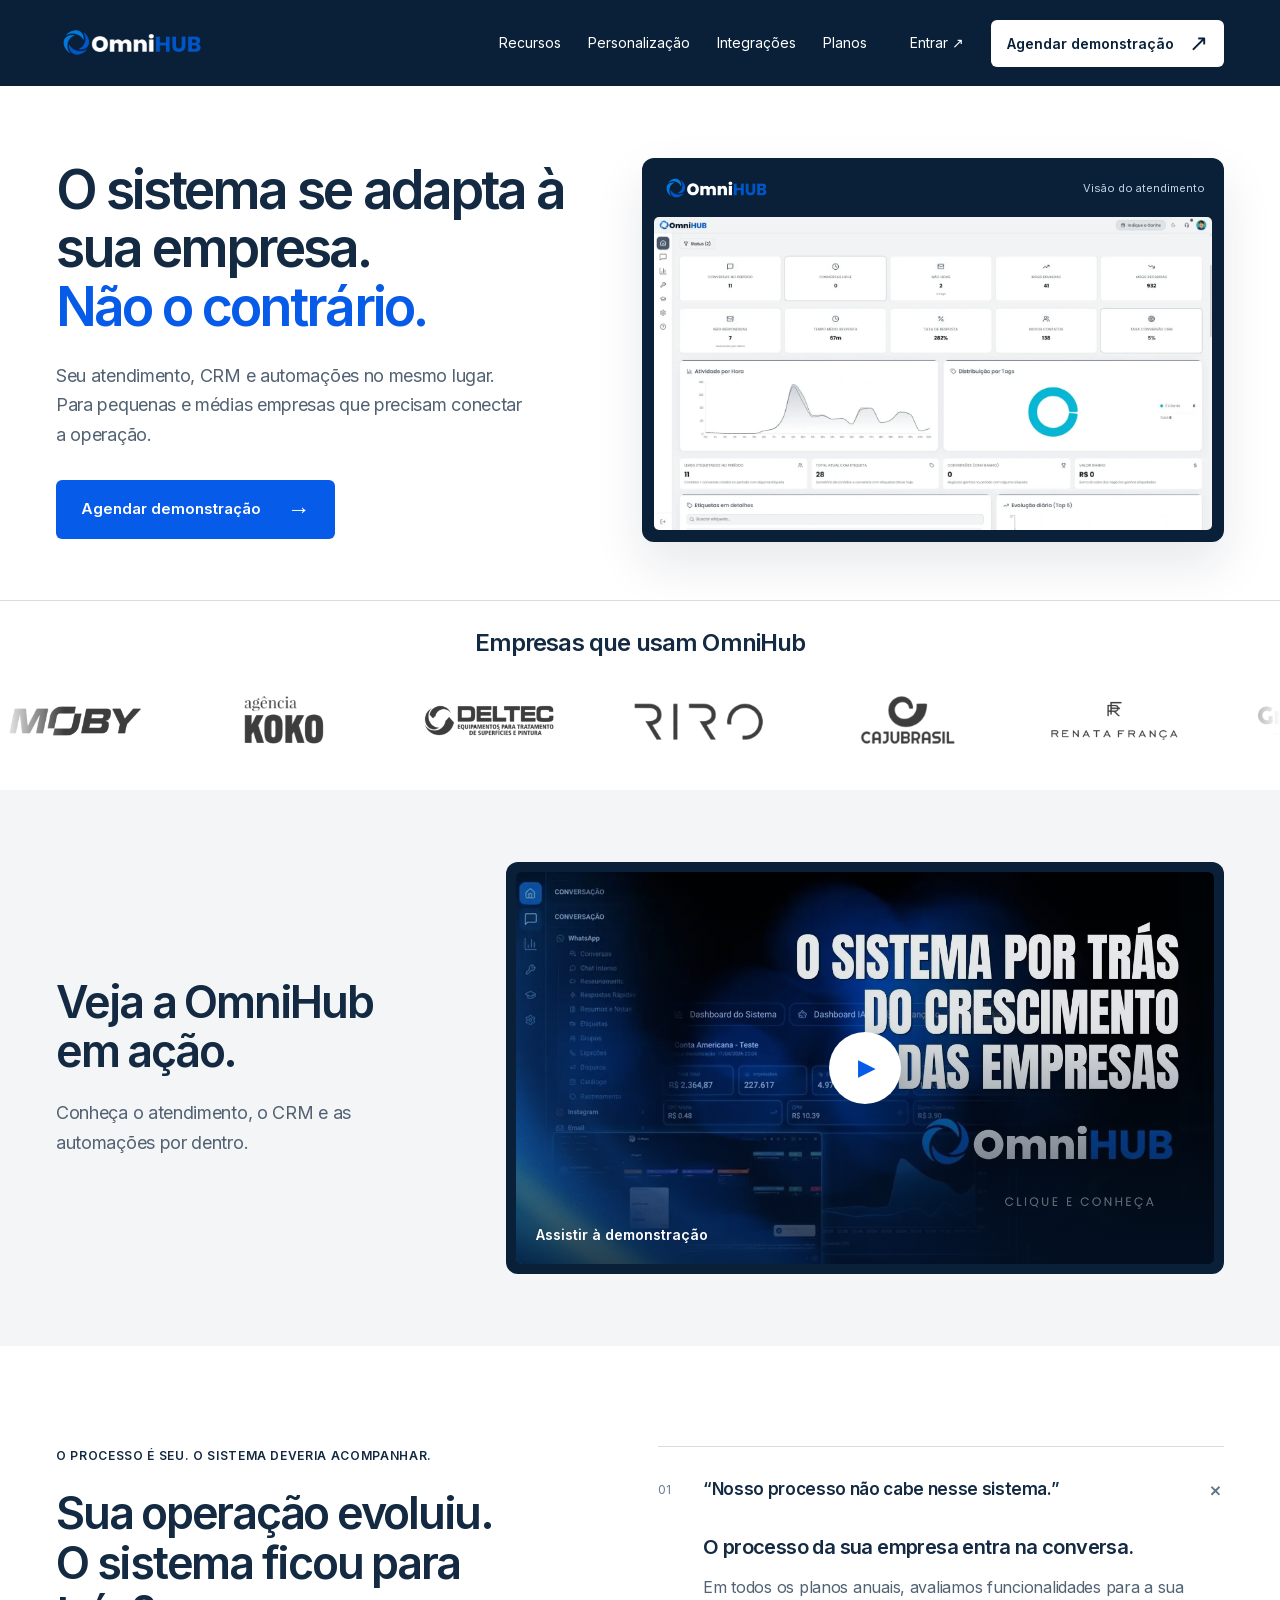
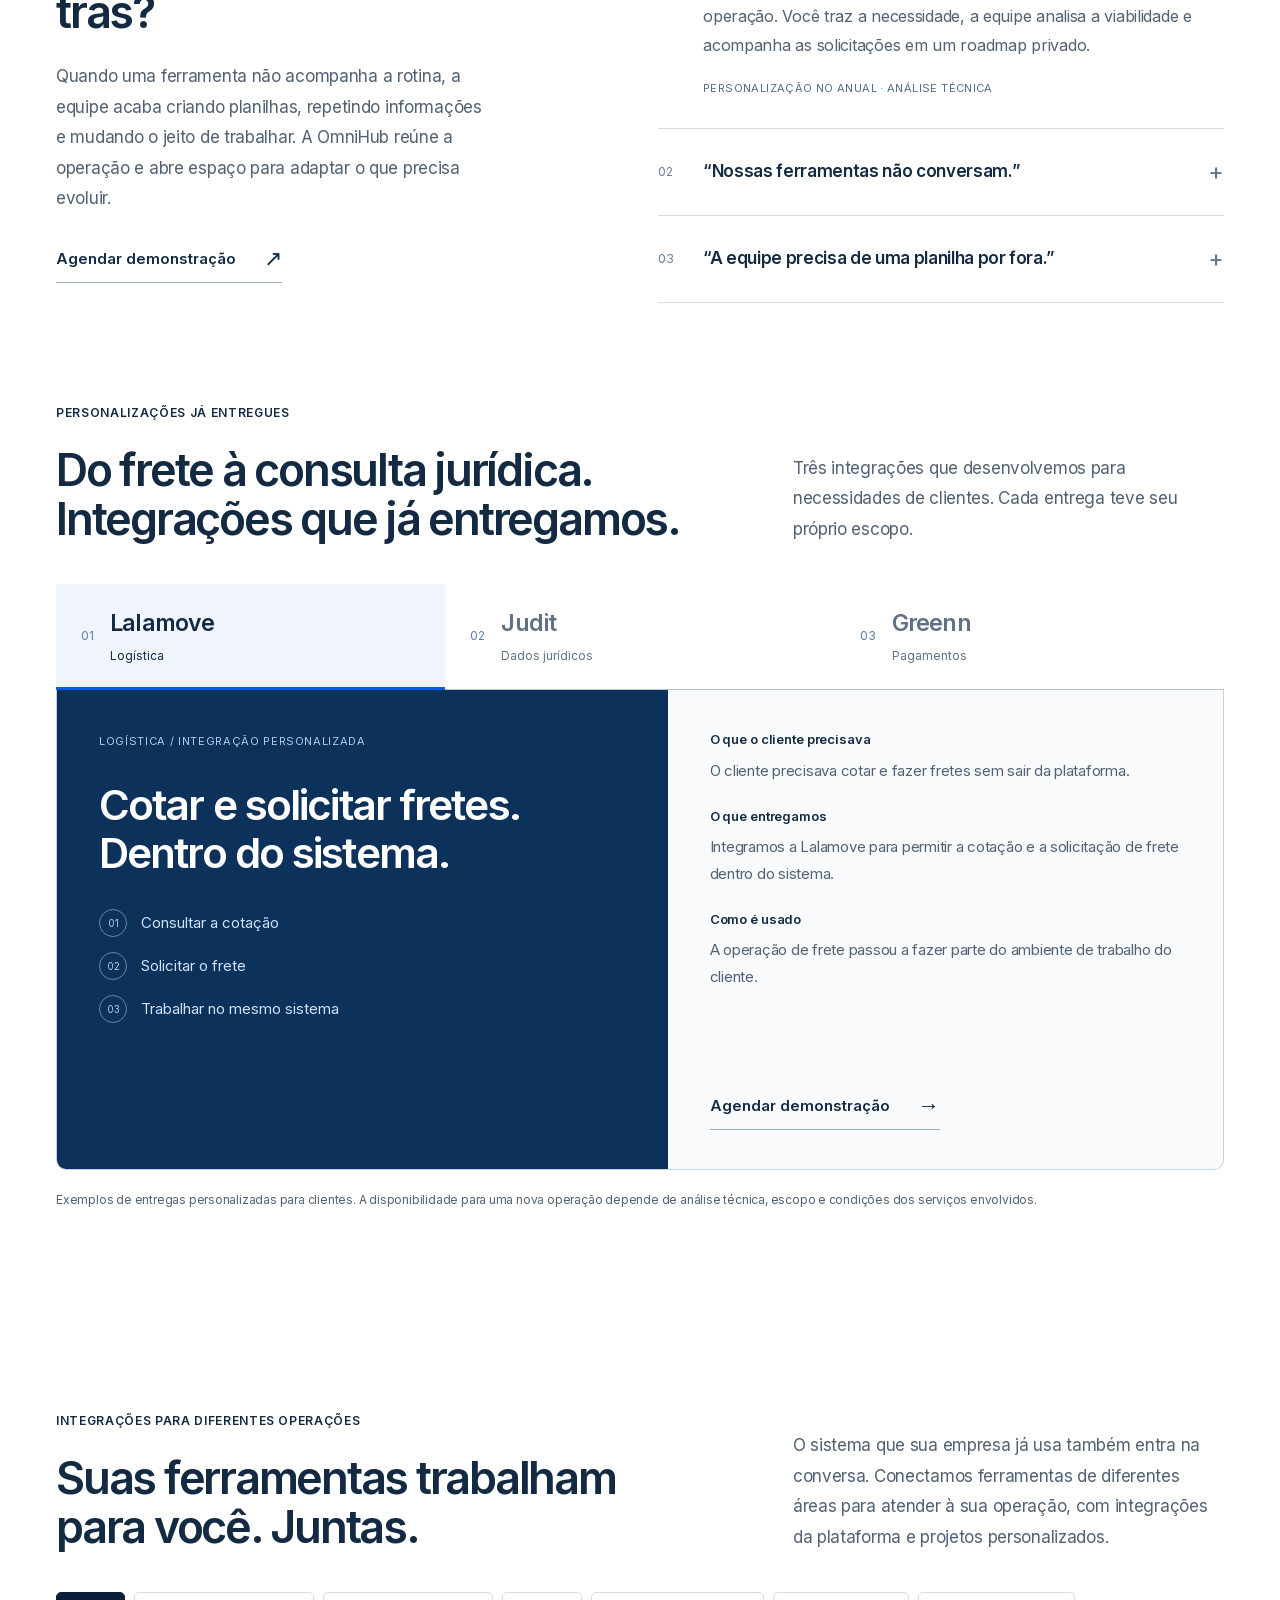
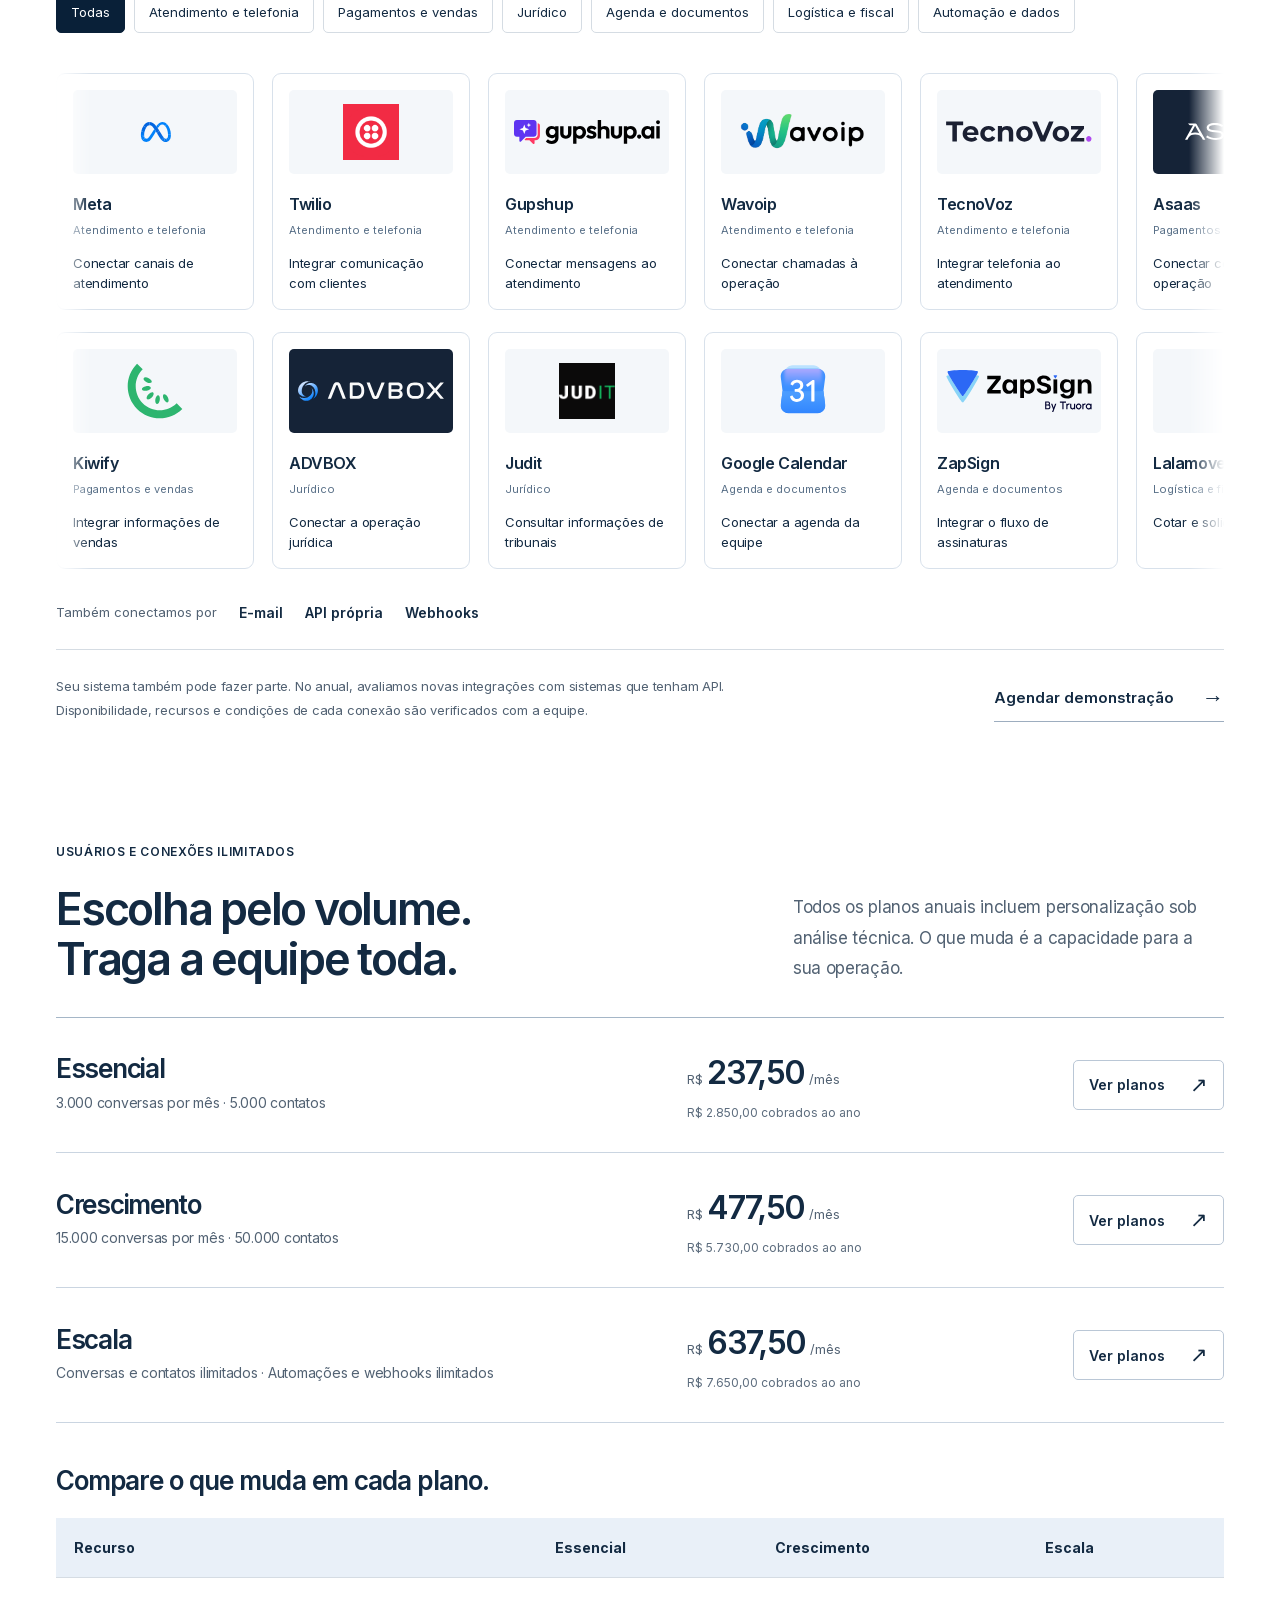
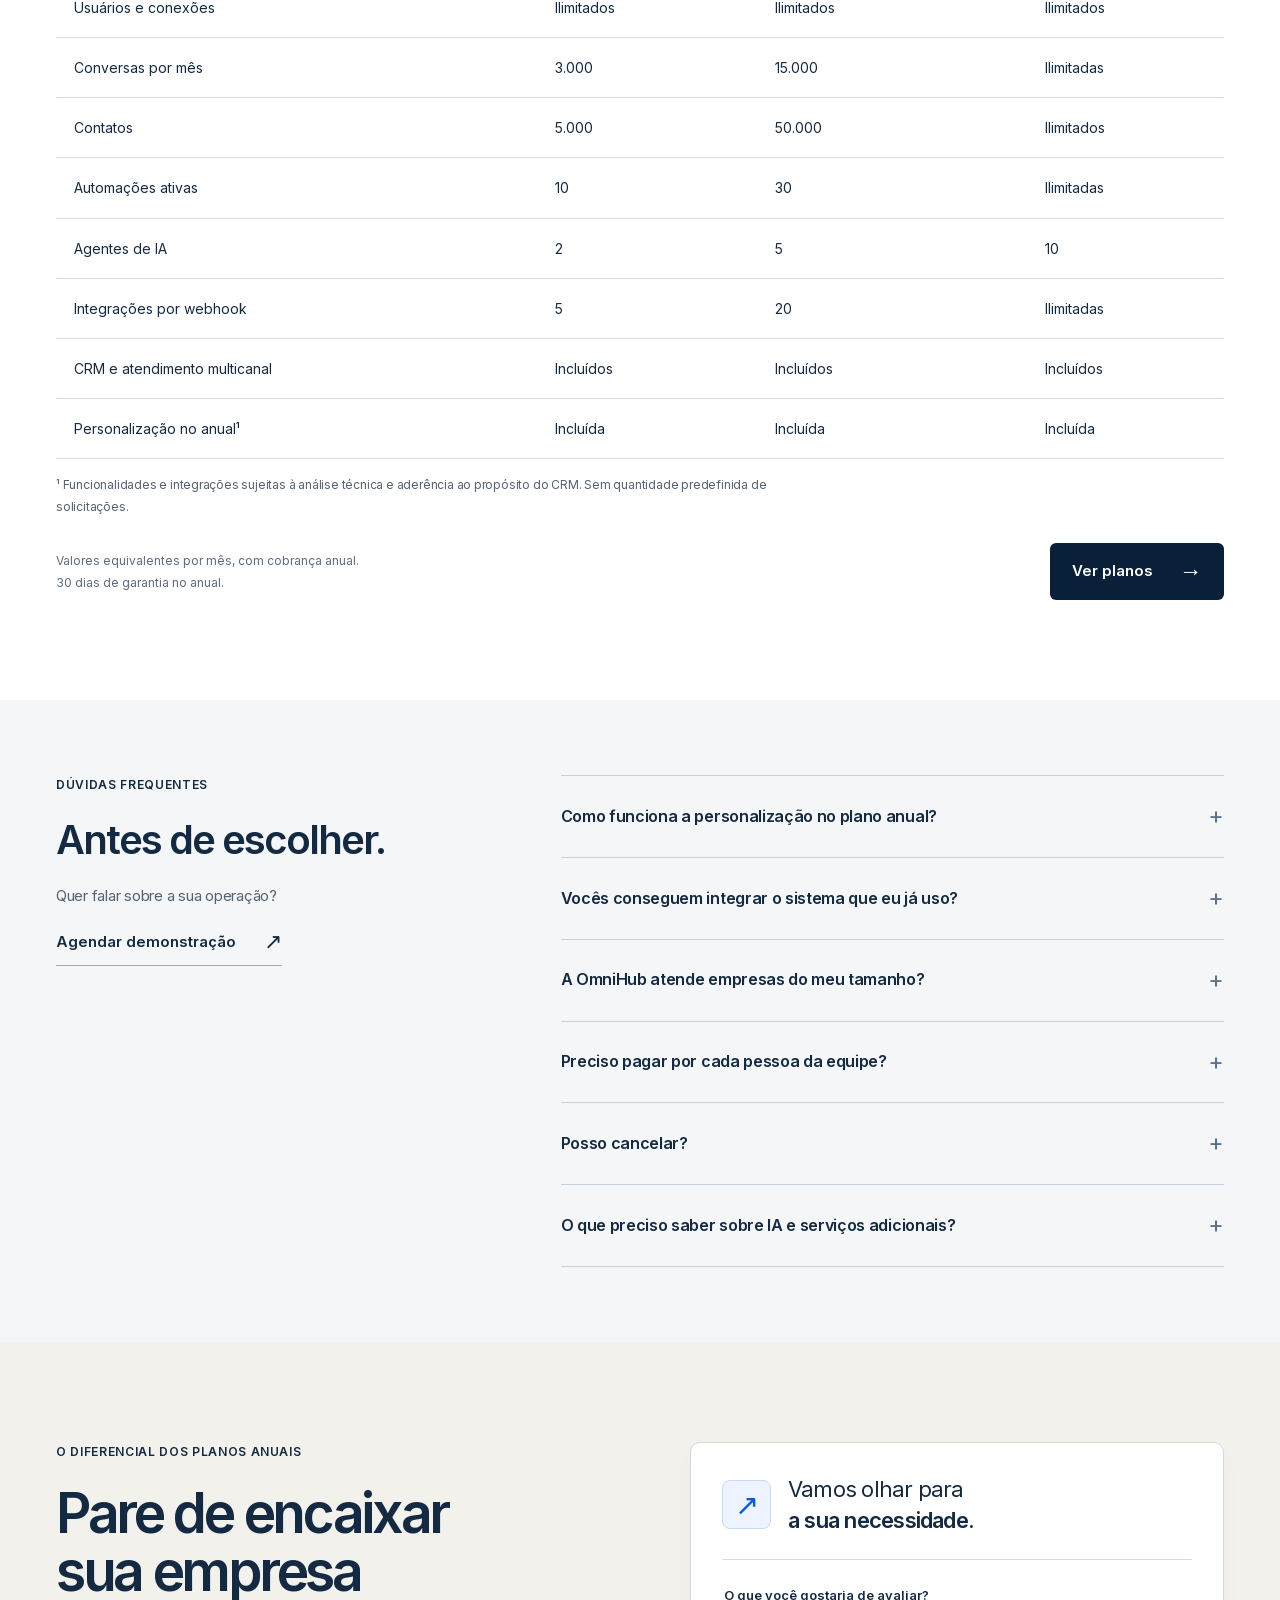
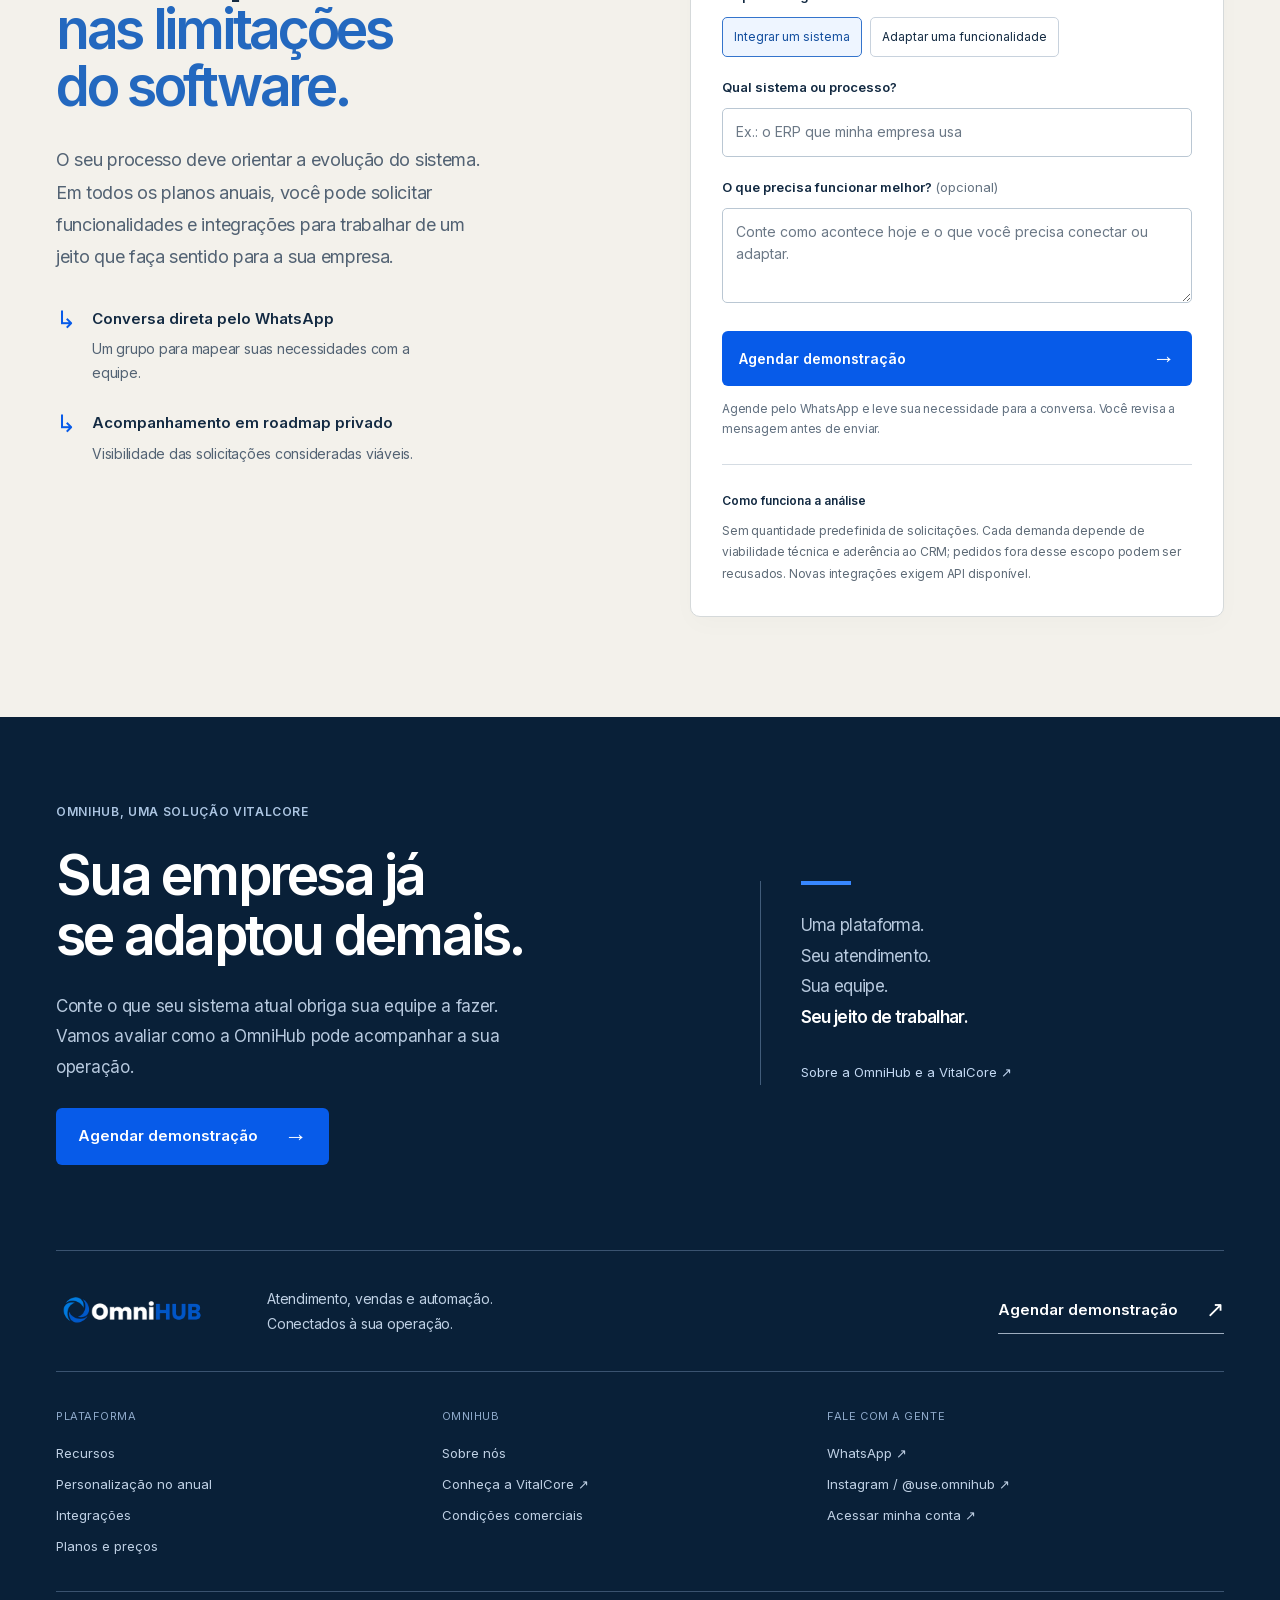
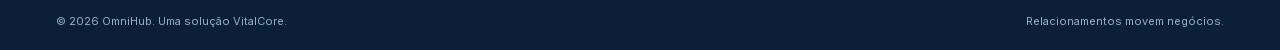
==== commit c55c89e2: "Show product and customer proof in opening section" ====
--- a/index.html
+++ b/index.html
@@ -1,17 +1,19 @@
-<!doctype html><html lang="pt-BR"><head><meta charset="utf-8"><meta name="viewport" content="width=device-width, initial-scale=1"><title>OmniHub | O CRM que se adapta à sua empresa</title><meta name="description" content="Sua empresa não precisa se adaptar às limitações do software. Reúna CRM e atendimento com personalização de funcionalidades e integrações no anual, sob análise técnica."><meta name="theme-color" content="#071c36"><meta name="google-site-verification" content="fr5wmhnkLUrRFdZlJ5WeFuo9M3Xpee2Pv4BbRFCl9nU"><link rel="canonical" href="https://omnihub.site/"><meta property="og:type" content="website"><meta property="og:locale" content="pt_BR"><meta property="og:title" content="OmniHub | O CRM que se adapta à sua empresa"><meta property="og:description" content="Sua empresa não precisa se adaptar às limitações do software. Reúna CRM e atendimento com personalização de funcionalidades e integrações no anual, sob análise técnica."><meta property="og:url" content="https://omnihub.site/"><meta property="og:image" content="https://omnihub.site/assets/social.png"><meta property="og:image:alt" content="OmniHub. O sistema se adapta à sua empresa. Não o contrário."><meta name="twitter:card" content="summary_large_image"><link rel="icon" href="/assets/favicon.svg" type="image/svg+xml"><link rel="preload" href="/assets/inter-0.woff2" as="font" type="font/woff2" crossorigin><link rel="stylesheet" href="/styles.css"><script type="application/ld+json">{"@context": "https://schema.org", "@type": "Organization", "name": "OmniHub", "url": "https://omnihub.site", "logo": "https://omnihub.site/assets/logo.webp", "sameAs": ["https://www.instagram.com/use.omnihub/"], "parentOrganization": {"@type": "Organization", "name": "VitalCore", "url": "https://www.vitalcore.com.br/"}}</script><noscript><style>.delivery-tabs,.product-tabs{display:none}.delivery-panel[hidden]{display:grid}.delivery-panel{margin-bottom:20px}</style></noscript><script src="/app.js" defer></script></head><body><a class="skip" href="#conteudo">Pular para o conteúdo</a><header class="site-header"><div class="wrap nav"><a href="/" class="brand" aria-label="OmniHub — início"><img src="/assets/logo.webp" width="170" height="47" alt="OmniHub"></a><button class="menu-toggle" aria-expanded="false" aria-controls="navigation">Menu <span aria-hidden="true">☰</span></button><nav id="navigation" aria-label="Principal"><a href="/#personalizacao">Personalização <span class="nav-dot"></span></a><a href="/planos/">Planos</a><a href="https://app.omnihub.site" class="login">Entrar <span aria-hidden="true">↗</span></a><a class="button small light" href="https://wa.me/5519996414843?text=Ol%C3%A1%21+Quero+agendar+uma+demonstra%C3%A7%C3%A3o+da+OmniHub+para+minha+empresa.">Agendar demonstração <span aria-hidden="true">↗</span></a></nav></div></header><main id="conteudo"><section class="hero hero-focused">
+<!doctype html><html lang="pt-BR"><head><meta charset="utf-8"><meta name="viewport" content="width=device-width, initial-scale=1"><title>OmniHub | O CRM que se adapta à sua empresa</title><meta name="description" content="Sua empresa não precisa se adaptar às limitações do software. Reúna CRM e atendimento com personalização de funcionalidades e integrações no anual, sob análise técnica."><meta name="theme-color" content="#071c36"><meta name="google-site-verification" content="fr5wmhnkLUrRFdZlJ5WeFuo9M3Xpee2Pv4BbRFCl9nU"><link rel="canonical" href="https://omnihub.site/"><meta property="og:type" content="website"><meta property="og:locale" content="pt_BR"><meta property="og:title" content="OmniHub | O CRM que se adapta à sua empresa"><meta property="og:description" content="Sua empresa não precisa se adaptar às limitações do software. Reúna CRM e atendimento com personalização de funcionalidades e integrações no anual, sob análise técnica."><meta property="og:url" content="https://omnihub.site/"><meta property="og:image" content="https://omnihub.site/assets/social.png"><meta property="og:image:alt" content="OmniHub. O sistema se adapta à sua empresa. Não o contrário."><meta name="twitter:card" content="summary_large_image"><link rel="icon" href="/assets/favicon.svg" type="image/svg+xml"><link rel="preload" href="/assets/inter-0.woff2" as="font" type="font/woff2" crossorigin><link rel="stylesheet" href="/styles.css"><script type="application/ld+json">{"@context": "https://schema.org", "@type": "Organization", "name": "OmniHub", "url": "https://omnihub.site", "logo": "https://omnihub.site/assets/logo.webp", "sameAs": ["https://www.instagram.com/use.omnihub/"], "parentOrganization": {"@type": "Organization", "name": "VitalCore", "url": "https://www.vitalcore.com.br/"}}</script><noscript><style>.delivery-tabs,.product-tabs{display:none}.delivery-panel[hidden]{display:grid}.delivery-panel{margin-bottom:20px}</style></noscript><script src="/app.js" defer></script></head><body><a class="skip" href="#conteudo">Pular para o conteúdo</a><header class="site-header"><div class="wrap nav"><a href="/" class="brand" aria-label="OmniHub — início"><img src="/assets/logo.webp" width="170" height="47" alt="OmniHub"></a><button class="menu-toggle" aria-expanded="false" aria-controls="navigation">Menu <span aria-hidden="true">☰</span></button><nav id="navigation" aria-label="Principal"><a href="/#plataforma">Recursos</a><a href="/#personalizacao">Personalização <span class="nav-dot"></span></a><a href="/#integracoes">Integrações</a><a href="/planos/">Planos</a><a href="https://app.omnihub.site" class="login">Entrar <span aria-hidden="true">↗</span></a><a class="button small light" href="https://wa.me/5519996414843?text=Ol%C3%A1%21+Quero+agendar+uma+demonstra%C3%A7%C3%A3o+da+OmniHub+para+minha+empresa.">Agendar demonstração <span aria-hidden="true">↗</span></a></nav></div></header><main id="conteudo"><section class="hero hero-focused hero-with-product">
   <div class="wrap hero-layout">
     <div class="hero-copy">
       <h1>O sistema se adapta à sua empresa.<br><span>Não o contrário.</span></h1>
-      <p class="hero-description">Seu atendimento, CRM e automações no mesmo lugar.<br>Para pequenas e médias empresas que precisam conectar a operação.</p>
+      <p class="hero-description">Seu atendimento, CRM e automações no mesmo lugar.<br> Para pequenas e médias empresas que precisam conectar a operação.</p>
       <div class="hero-actions"><a class="button blue" href="https://wa.me/5519996414843?text=Ol%C3%A1%21+Quero+agendar+uma+demonstra%C3%A7%C3%A3o+da+OmniHub+para+minha+empresa.">Agendar demonstração <span aria-hidden="true">→</span></a></div>
     </div>
+    <figure class="hero-product"><figcaption><img src="/assets/logo.webp" width="170" height="47" alt="OmniHub"><span>Visão do atendimento</span></figcaption><div class="hero-product-screen"><img src="/assets/produto/dashboard.webp" width="1600" height="900" alt="Tela real da OmniHub com indicadores de atendimento, atividade por hora e distribuição de contatos por etiquetas" fetchpriority="high"></div></figure>
   </div>
 </section>
+<section class="clients"><div class="wrap clients-caption"><p>Empresas que usam OmniHub</p></div><div class="client-carousel" id="client-carousel" role="region" aria-label="Clientes da OmniHub, carrossel de logotipos"><div class="client-track"><div class="client-sequence"><div class="client-logo"><img src="/assets/clientes/00.webp" alt="Moby" loading="lazy" width="180" height="75"></div><div class="client-logo"><img src="/assets/clientes/01.webp" alt="Agência Koko" loading="lazy" width="180" height="75"></div><div class="client-logo"><img src="/assets/clientes/02.webp" alt="Deltec" loading="lazy" width="180" height="75"></div><div class="client-logo"><img src="/assets/clientes/03.webp" alt="Riro" loading="lazy" width="180" height="75"></div><div class="client-logo"><img src="/assets/clientes/04.webp" alt="CajuBrasil" loading="lazy" width="180" height="75"></div><div class="client-logo"><img src="/assets/clientes/05.webp" alt="Renata França" loading="lazy" width="180" height="75"></div><div class="client-logo"><img src="/assets/clientes/06.webp" alt="Grupo Filler" loading="lazy" width="180" height="75"></div><div class="client-logo"><img src="/assets/clientes/07.webp" alt="Plast & Co" loading="lazy" width="180" height="75"></div><div class="client-logo"><img src="/assets/clientes/08.webp" alt="Grupo Morecap" loading="lazy" width="180" height="75"></div><div class="client-logo"><img src="/assets/clientes/09.webp" alt="MyMerchan" loading="lazy" width="180" height="75"></div><div class="client-logo"><img src="/assets/clientes/10.webp" alt="Fábrica de Estudos" loading="lazy" width="180" height="75"></div><div class="client-logo"><img src="/assets/clientes/11.webp" alt="GFE" loading="lazy" width="180" height="75"></div><div class="client-logo"><img src="/assets/clientes/12.webp" alt="OxigenAr" loading="lazy" width="180" height="75"></div><div class="client-logo"><img src="/assets/clientes/13.webp" alt="Del Veneto" loading="lazy" width="180" height="75"></div><div class="client-logo"><img src="/assets/clientes/14.webp" alt="SuiteService" loading="lazy" width="180" height="75"></div><div class="client-logo"><img src="/assets/clientes/15.webp" alt="Mohave" loading="lazy" width="180" height="75"></div><div class="client-logo"><img src="/assets/clientes/16.webp" alt="Persol" loading="lazy" width="180" height="75"></div></div><div class="client-sequence" aria-hidden="true"><div class="client-logo"><img src="/assets/clientes/00.webp" alt="Moby" loading="lazy" width="180" height="75"></div><div class="client-logo"><img src="/assets/clientes/01.webp" alt="Agência Koko" loading="lazy" width="180" height="75"></div><div class="client-logo"><img src="/assets/clientes/02.webp" alt="Deltec" loading="lazy" width="180" height="75"></div><div class="client-logo"><img src="/assets/clientes/03.webp" alt="Riro" loading="lazy" width="180" height="75"></div><div class="client-logo"><img src="/assets/clientes/04.webp" alt="CajuBrasil" loading="lazy" width="180" height="75"></div><div class="client-logo"><img src="/assets/clientes/05.webp" alt="Renata França" loading="lazy" width="180" height="75"></div><div class="client-logo"><img src="/assets/clientes/06.webp" alt="Grupo Filler" loading="lazy" width="180" height="75"></div><div class="client-logo"><img src="/assets/clientes/07.webp" alt="Plast & Co" loading="lazy" width="180" height="75"></div><div class="client-logo"><img src="/assets/clientes/08.webp" alt="Grupo Morecap" loading="lazy" width="180" height="75"></div><div class="client-logo"><img src="/assets/clientes/09.webp" alt="MyMerchan" loading="lazy" width="180" height="75"></div><div class="client-logo"><img src="/assets/clientes/10.webp" alt="Fábrica de Estudos" loading="lazy" width="180" height="75"></div><div class="client-logo"><img src="/assets/clientes/11.webp" alt="GFE" loading="lazy" width="180" height="75"></div><div class="client-logo"><img src="/assets/clientes/12.webp" alt="OxigenAr" loading="lazy" width="180" height="75"></div><div class="client-logo"><img src="/assets/clientes/13.webp" alt="Del Veneto" loading="lazy" width="180" height="75"></div><div class="client-logo"><img src="/assets/clientes/14.webp" alt="SuiteService" loading="lazy" width="180" height="75"></div><div class="client-logo"><img src="/assets/clientes/15.webp" alt="Mohave" loading="lazy" width="180" height="75"></div><div class="client-logo"><img src="/assets/clientes/16.webp" alt="Persol" loading="lazy" width="180" height="75"></div></div></div></div></section>
 <section class="demo-section section" id="demonstracao" aria-labelledby="demo-title"><div class="wrap demo-layout">
-  <div class="demo-intro"><h2 id="demo-title">Veja a OmniHub<br>em ação.</h2><p>Conheça o atendimento, o CRM e as automações por dentro.</p></div>
+  <div class="demo-intro"><h2 id="demo-title">Veja a OmniHub<br> em ação.</h2><p>Conheça o atendimento, o CRM e as automações por dentro.</p></div>
   <div class="product-preview video-preview"><div class="inline-player" id="demo-player"><a class="video-cover" href="https://www.youtube.com/watch?v=ewWse0kbH4g" data-demo aria-label="Assistir à demonstração da OmniHub"><img src="/assets/produto/video-demo.webp" width="1280" height="720" alt="Prévia da demonstração da plataforma OmniHub" loading="lazy"><span class="video-cover-shade" aria-hidden="true"></span><span class="video-play" aria-hidden="true">▶</span><span class="video-cover-label">Assistir à demonstração</span></a></div></div>
 </div></section>
-<section class="clients"><div class="wrap clients-caption"><p>Empresas que usam OmniHub</p></div><div class="client-carousel" id="client-carousel" role="region" aria-label="Clientes da OmniHub, carrossel de logotipos"><div class="client-track"><div class="client-sequence"><div class="client-logo"><img src="/assets/clientes/00.webp" alt="Moby" loading="lazy" width="180" height="75"></div><div class="client-logo"><img src="/assets/clientes/01.webp" alt="Agência Koko" loading="lazy" width="180" height="75"></div><div class="client-logo"><img src="/assets/clientes/02.webp" alt="Deltec" loading="lazy" width="180" height="75"></div><div class="client-logo"><img src="/assets/clientes/03.webp" alt="Riro" loading="lazy" width="180" height="75"></div><div class="client-logo"><img src="/assets/clientes/04.webp" alt="CajuBrasil" loading="lazy" width="180" height="75"></div><div class="client-logo"><img src="/assets/clientes/05.webp" alt="Renata França" loading="lazy" width="180" height="75"></div><div class="client-logo"><img src="/assets/clientes/06.webp" alt="Grupo Filler" loading="lazy" width="180" height="75"></div><div class="client-logo"><img src="/assets/clientes/07.webp" alt="Plast & Co" loading="lazy" width="180" height="75"></div><div class="client-logo"><img src="/assets/clientes/08.webp" alt="Grupo Morecap" loading="lazy" width="180" height="75"></div><div class="client-logo"><img src="/assets/clientes/09.webp" alt="MyMerchan" loading="lazy" width="180" height="75"></div><div class="client-logo"><img src="/assets/clientes/10.webp" alt="Fábrica de Estudos" loading="lazy" width="180" height="75"></div><div class="client-logo"><img src="/assets/clientes/11.webp" alt="GFE" loading="lazy" width="180" height="75"></div><div class="client-logo"><img src="/assets/clientes/12.webp" alt="OxigenAr" loading="lazy" width="180" height="75"></div><div class="client-logo"><img src="/assets/clientes/13.webp" alt="Del Veneto" loading="lazy" width="180" height="75"></div><div class="client-logo"><img src="/assets/clientes/14.webp" alt="SuiteService" loading="lazy" width="180" height="75"></div><div class="client-logo"><img src="/assets/clientes/15.webp" alt="Mohave" loading="lazy" width="180" height="75"></div><div class="client-logo"><img src="/assets/clientes/16.webp" alt="Persol" loading="lazy" width="180" height="75"></div></div><div class="client-sequence" aria-hidden="true"><div class="client-logo"><img src="/assets/clientes/00.webp" alt="Moby" loading="lazy" width="180" height="75"></div><div class="client-logo"><img src="/assets/clientes/01.webp" alt="Agência Koko" loading="lazy" width="180" height="75"></div><div class="client-logo"><img src="/assets/clientes/02.webp" alt="Deltec" loading="lazy" width="180" height="75"></div><div class="client-logo"><img src="/assets/clientes/03.webp" alt="Riro" loading="lazy" width="180" height="75"></div><div class="client-logo"><img src="/assets/clientes/04.webp" alt="CajuBrasil" loading="lazy" width="180" height="75"></div><div class="client-logo"><img src="/assets/clientes/05.webp" alt="Renata França" loading="lazy" width="180" height="75"></div><div class="client-logo"><img src="/assets/clientes/06.webp" alt="Grupo Filler" loading="lazy" width="180" height="75"></div><div class="client-logo"><img src="/assets/clientes/07.webp" alt="Plast & Co" loading="lazy" width="180" height="75"></div><div class="client-logo"><img src="/assets/clientes/08.webp" alt="Grupo Morecap" loading="lazy" width="180" height="75"></div><div class="client-logo"><img src="/assets/clientes/09.webp" alt="MyMerchan" loading="lazy" width="180" height="75"></div><div class="client-logo"><img src="/assets/clientes/10.webp" alt="Fábrica de Estudos" loading="lazy" width="180" height="75"></div><div class="client-logo"><img src="/assets/clientes/11.webp" alt="GFE" loading="lazy" width="180" height="75"></div><div class="client-logo"><img src="/assets/clientes/12.webp" alt="OxigenAr" loading="lazy" width="180" height="75"></div><div class="client-logo"><img src="/assets/clientes/13.webp" alt="Del Veneto" loading="lazy" width="180" height="75"></div><div class="client-logo"><img src="/assets/clientes/14.webp" alt="SuiteService" loading="lazy" width="180" height="75"></div><div class="client-logo"><img src="/assets/clientes/15.webp" alt="Mohave" loading="lazy" width="180" height="75"></div><div class="client-logo"><img src="/assets/clientes/16.webp" alt="Persol" loading="lazy" width="180" height="75"></div></div></div></div></section>
+
 <section class="workday section" id="plataforma"><div class="wrap workday-layout"><div class="workday-intro"><p class="eyebrow">O PROCESSO É SEU. O SISTEMA DEVERIA ACOMPANHAR.</p><h2>Sua operação evoluiu.<br>O sistema ficou para trás?</h2><p>Quando uma ferramenta não acompanha a rotina, a equipe acaba criando planilhas, repetindo informações e mudando o jeito de trabalhar. A OmniHub reúne a operação e abre espaço para adaptar o que precisa evoluir.</p><a class="text-link" href="https://wa.me/5519996414843?text=Ol%C3%A1%21+Quero+agendar+uma+demonstra%C3%A7%C3%A3o+da+OmniHub+para+minha+empresa.">Agendar demonstração <span aria-hidden="true">↗</span></a></div><div class="workday-details"><details open><summary><span class="task-icon" aria-hidden="true">01</span><span>“Nosso processo não cabe nesse sistema.”</span><span class="expand-sign" aria-hidden="true">+</span></summary><div><h3>O processo da sua empresa entra na conversa.</h3><p>Em todos os planos anuais, avaliamos funcionalidades para a sua operação. Você traz a necessidade, a equipe analisa a viabilidade e acompanha as solicitações em um roadmap privado.</p><span class="resource-label">PERSONALIZAÇÃO NO ANUAL · ANÁLISE TÉCNICA</span></div></details><details><summary><span class="task-icon" aria-hidden="true">02</span><span>“Nossas ferramentas não conversam.”</span><span class="expand-sign" aria-hidden="true">+</span></summary><div><h3>Conecte o que já faz parte da sua rotina.</h3><p>Fretes, pagamentos, consultas jurídicas e outras necessidades já motivaram integrações para clientes. No anual, avaliamos a conexão de outros sistemas que tenham API.</p><span class="resource-label">INTEGRAÇÕES · API · WEBHOOKS</span></div></details><details><summary><span class="task-icon" aria-hidden="true">03</span><span>“A equipe precisa de uma planilha por fora.”</span><span class="expand-sign" aria-hidden="true">+</span></summary><div><h3>Reúna o trabalho que está espalhado.</h3><p>Atendimento, histórico, CRM, agenda e automações na mesma plataforma. E, quando a rotina exige algo específico, você pode levar essa necessidade para análise no plano anual.</p><span class="resource-label">ATENDIMENTO · CRM · AUTOMAÇÕES</span></div></details></div></div></section>
 <section class="deliveries section" id="entregas"><div class="wrap"><div class="section-heading"><div><p class="eyebrow">PERSONALIZAÇÕES JÁ ENTREGUES</p><h2>Do frete à consulta jurídica.<br>Integrações que já entregamos.</h2></div><p>Três integrações que desenvolvemos para necessidades de clientes. Cada entrega teve seu próprio escopo.</p></div><div class="delivery-tabs" role="tablist" aria-label="Integrações personalizadas já entregues"><button id="delivery-tab-lalamove" role="tab" aria-selected="true" aria-controls="delivery-lalamove" tabindex="0" data-delivery-tab="lalamove"><span>01</span><strong>Lalamove</strong><small>Logística</small></button><button id="delivery-tab-judit" role="tab" aria-selected="false" aria-controls="delivery-judit" tabindex="-1" data-delivery-tab="judit"><span>02</span><strong>Judit</strong><small>Dados jurídicos</small></button><button id="delivery-tab-greenn" role="tab" aria-selected="false" aria-controls="delivery-greenn" tabindex="-1" data-delivery-tab="greenn"><span>03</span><strong>Greenn</strong><small>Pagamentos</small></button></div><article class="delivery-panel" id="delivery-lalamove" role="tabpanel" aria-labelledby="delivery-tab-lalamove" tabindex="0" ><div class="delivery-feature"><span class="delivery-category">LOGÍSTICA / INTEGRAÇÃO PERSONALIZADA</span><h3>Cotar e solicitar fretes. Dentro do sistema.</h3><ol><li><span aria-hidden="true">01</span>Consultar a cotação</li><li><span aria-hidden="true">02</span>Solicitar o frete</li><li><span aria-hidden="true">03</span>Trabalhar no mesmo sistema</li></ol></div><div class="delivery-detail"><div><h4>O que o cliente precisava</h4><p>O cliente precisava cotar e fazer fretes sem sair da plataforma.</p></div><div><h4>O que entregamos</h4><p>Integramos a Lalamove para permitir a cotação e a solicitação de frete dentro do sistema.</p></div><div><h4>Como é usado</h4><p>A operação de frete passou a fazer parte do ambiente de trabalho do cliente.</p></div><a class="text-link" href="https://wa.me/5519996414843?text=Ol%C3%A1%21+Quero+agendar+uma+demonstra%C3%A7%C3%A3o+da+OmniHub+para+minha+empresa.">Agendar demonstração <span aria-hidden="true">→</span></a></div></article><article class="delivery-panel" id="delivery-judit" role="tabpanel" aria-labelledby="delivery-tab-judit" tabindex="0" hidden><div class="delivery-feature"><span class="delivery-category">DADOS JURÍDICOS / INTEGRAÇÃO PERSONALIZADA</span><h3>Informações dos tribunais, no ambiente de trabalho.</h3><ol><li><span aria-hidden="true">01</span>Fazer a consulta</li><li><span aria-hidden="true">02</span>Acessar dados dos tribunais</li><li><span aria-hidden="true">03</span>Consultar pelo sistema</li></ol></div><div class="delivery-detail"><div><h4>O que o cliente precisava</h4><p>O cliente precisava consultar informações de tribunais em tempo real pelo próprio sistema.</p></div><div><h4>O que entregamos</h4><p>Integramos a Judit para trazer a consulta de informações dos tribunais para dentro da plataforma.</p></div><div><h4>Como é usado</h4><p>O cliente faz as consultas no sistema, com acesso aos dados fornecidos pela integração.</p></div><a class="text-link" href="https://wa.me/5519996414843?text=Ol%C3%A1%21+Quero+agendar+uma+demonstra%C3%A7%C3%A3o+da+OmniHub+para+minha+empresa.">Agendar demonstração <span aria-hidden="true">→</span></a></div></article><article class="delivery-panel" id="delivery-greenn" role="tabpanel" aria-labelledby="delivery-tab-greenn" tabindex="0" hidden><div class="delivery-feature"><span class="delivery-category">PAGAMENTOS / INTEGRAÇÃO PERSONALIZADA</span><h3>Saber quem está pagando. No mesmo sistema.</h3><ol><li><span aria-hidden="true">01</span>Receber informações</li><li><span aria-hidden="true">02</span>Identificar clientes pagantes</li><li><span aria-hidden="true">03</span>Acompanhar no sistema</li></ol></div><div class="delivery-detail"><div><h4>O que o cliente precisava</h4><p>O cliente precisava receber informações de pagamento e identificar os clientes pagantes.</p></div><div><h4>O que entregamos</h4><p>Integramos a Greenn para que as informações de pagamento fizessem parte do sistema do cliente.</p></div><div><h4>Como é usado</h4><p>O cliente acompanha os clientes que estão pagando dentro da sua operação.</p></div><a class="text-link" href="https://wa.me/5519996414843?text=Ol%C3%A1%21+Quero+agendar+uma+demonstra%C3%A7%C3%A3o+da+OmniHub+para+minha+empresa.">Agendar demonstração <span aria-hidden="true">→</span></a></div></article><p class="delivery-footnote">Exemplos de entregas personalizadas para clientes. A disponibilidade para uma nova operação depende de análise técnica, escopo e condições dos serviços envolvidos.</p></div></section>
 
--- a/styles.css
+++ b/styles.css
@@ -63,3 +63,20 @@
 @media(max-width:900px){.integration-results{grid-template-columns:repeat(3,minmax(0,1fr))}}
 @media(max-width:650px){.integration-results{grid-template-columns:repeat(2,minmax(0,1fr));gap:12px}.integration-results .brand-art img{max-width:100%}.integration-filters{gap:7px}.integration-filters button{font-size:12px;padding:9px 11px}.comparison-compact h2{font-size:24px}.integration-use-case{font-size:12px}}
 @media(max-width:650px){.comparison-compact .table-scroll{margin-right:0}.comparison-compact table{min-width:0;width:100%;table-layout:fixed}.comparison-compact th,.comparison-compact td{padding:12px 5px;font-size:11px;line-height:1.5;overflow-wrap:anywhere}.comparison-compact th:first-child{width:31%}.comparison-compact thead th{font-size:10px}.comparison-compact td{white-space:normal}}
+
+/* Produto e clientes visíveis na abertura. */
+.hero-with-product{padding:72px 0 58px}
+.hero-with-product .hero-layout{display:grid;grid-template-columns:1fr 1.08fr;gap:48px;align-items:center}
+.hero-with-product .hero-copy{text-align:left;max-width:none;margin:0}
+.hero-with-product h1{font-size:clamp(42px,4.2vw,61px);line-height:1.08;text-wrap:initial}
+.hero-with-product .hero-description{max-width:480px;margin:25px 0 0;font-size:18px}
+.hero-with-product .hero-actions{justify-content:flex-start}
+.hero-product{min-width:0;margin:0;padding:12px;background:var(--navy);border-radius:12px;box-shadow:0 22px 50px #0920381a}
+.hero-product figcaption{display:flex;justify-content:space-between;align-items:center;gap:16px;padding:7px 7px 17px;color:#c3d2e2;font-size:11px}
+.hero-product figcaption img{width:110px;height:auto}
+.hero-product-screen{overflow:hidden;border-radius:5px;background:#f3f5f7}
+.hero-product-screen>img{width:100%;height:auto}
+.hero-with-product+.clients{padding-top:25px;padding-bottom:30px;background:white;border-top:1px solid var(--line)}
+@media(min-width:901px) and (max-width:1150px){.nav{gap:20px}.nav nav{gap:16px}.nav .brand img{width:125px}.nav .button.small{gap:10px}}
+@media(max-width:900px){.hero-with-product{padding:48px 0}.hero-with-product .hero-layout{gap:28px;grid-template-columns:1fr 1fr}.hero-with-product h1{font-size:38px}.hero-with-product .hero-description{font-size:16px}.hero-product{padding:8px}.hero-product figcaption{font-size:10px;gap:9px}.hero-product figcaption img{width:86px}}
+@media(max-width:650px){.hero-with-product{padding:40px 0 32px}.hero-with-product .hero-layout{display:flex;flex-direction:column;gap:32px;align-items:stretch}.hero-with-product h1{font-size:clamp(36px,9vw,54px)}.hero-with-product .hero-description{font-size:16px;margin-top:23px}.hero-with-product .hero-actions{justify-content:flex-start}.hero-product figcaption{font-size:11px}.hero-product figcaption img{width:100px}.hero-with-product+.clients .clients-caption>p{font-size:19px}}
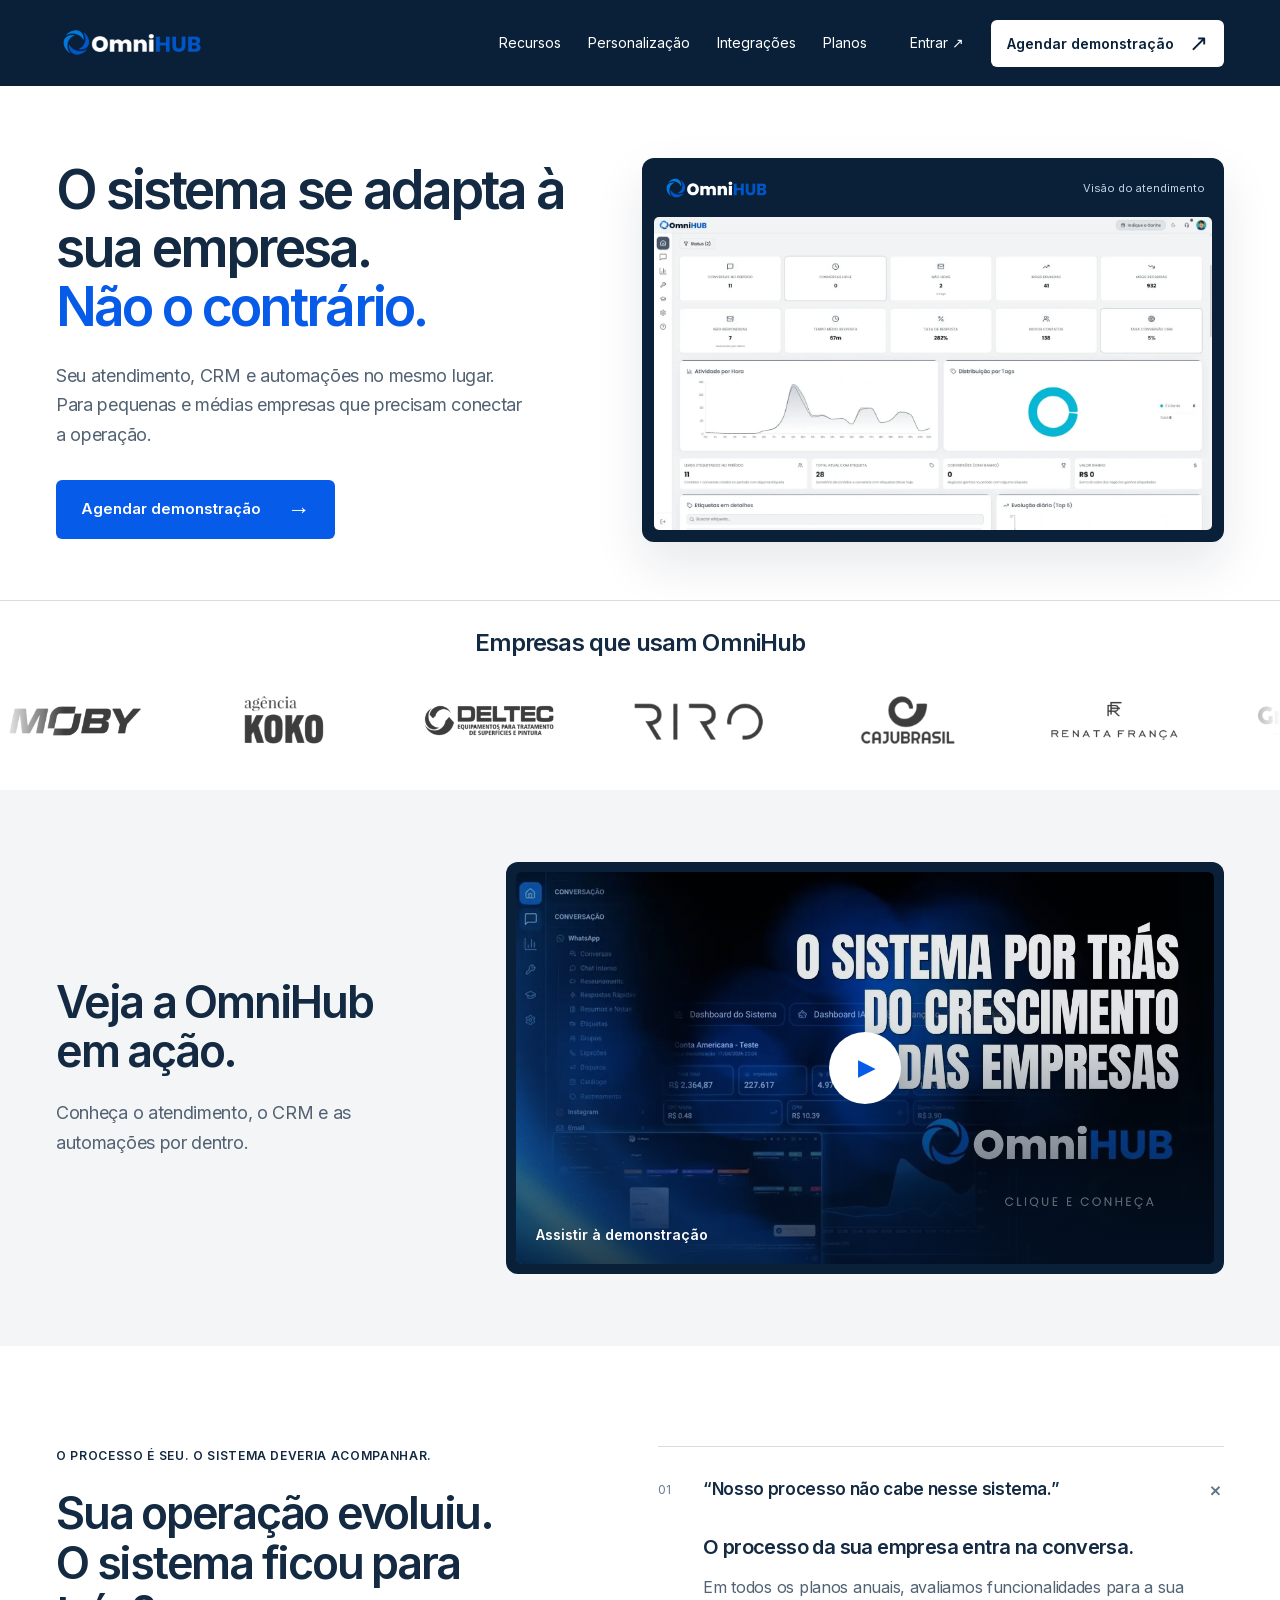
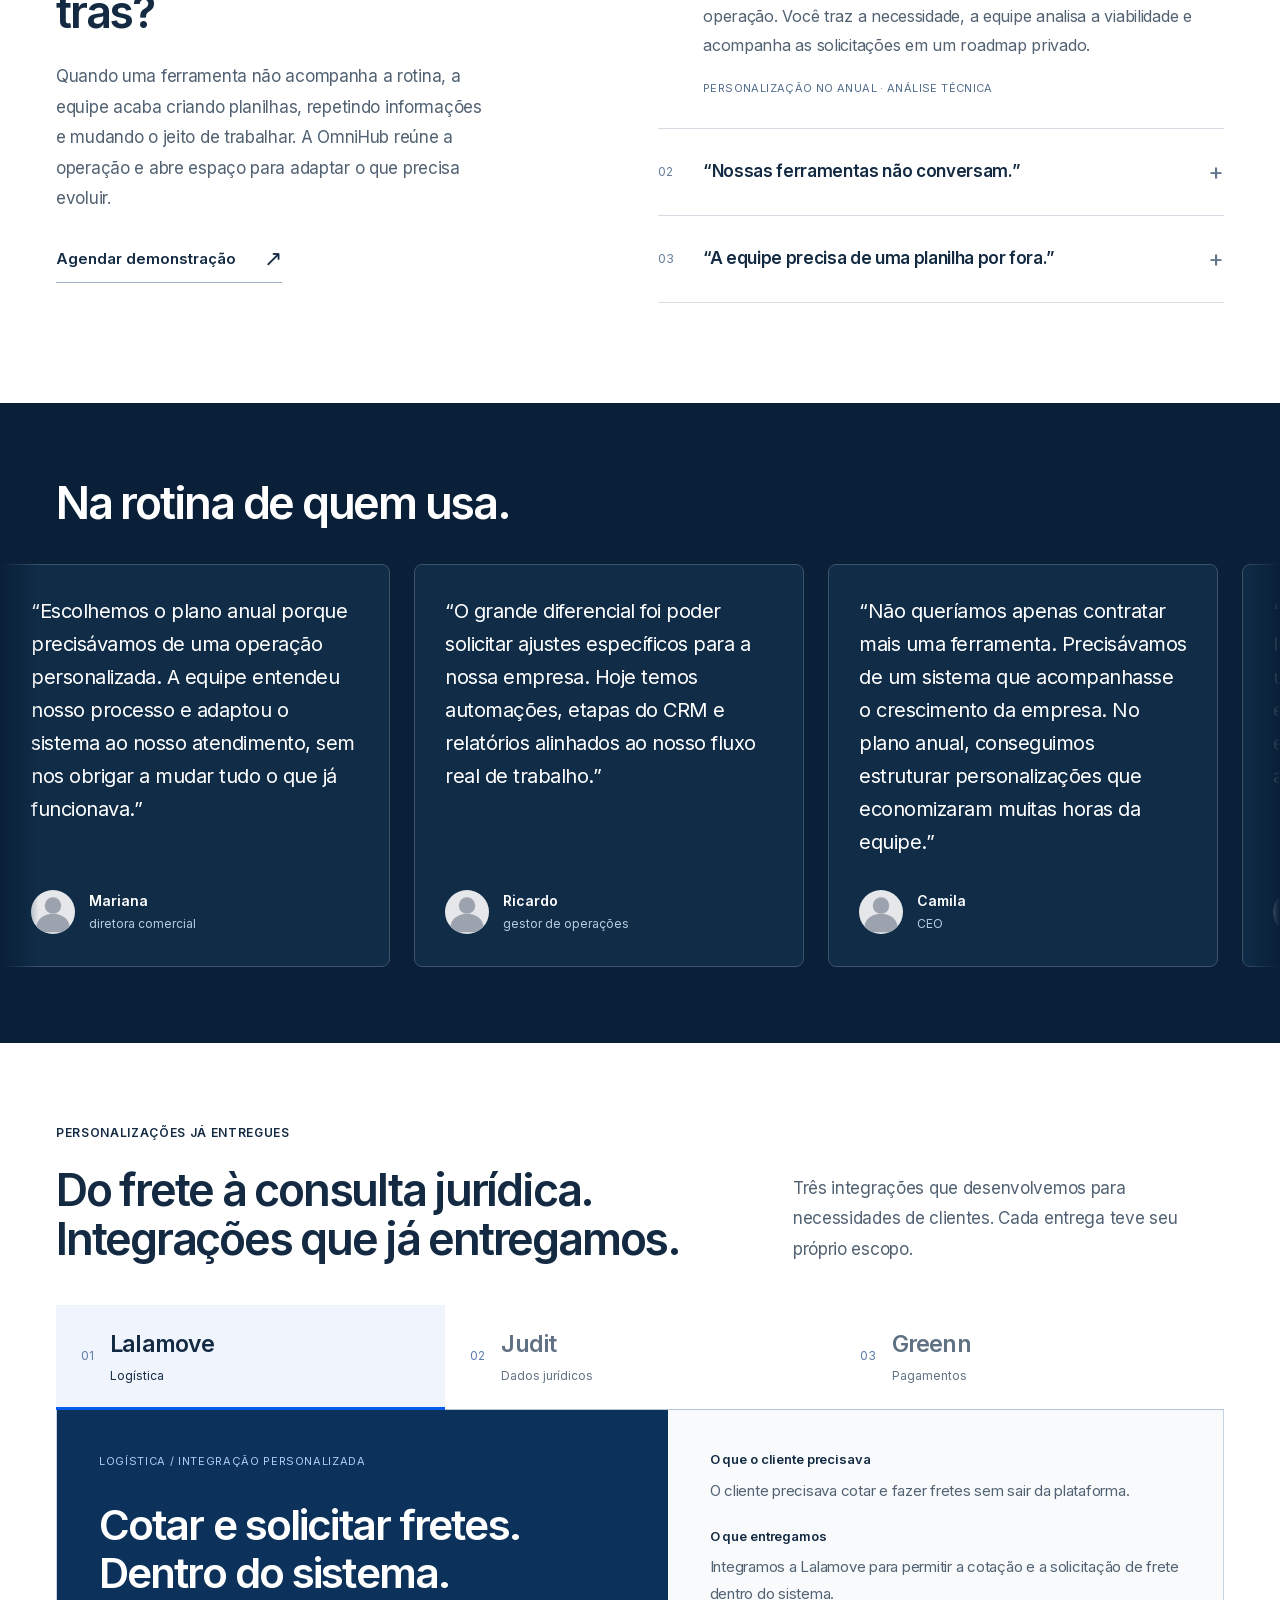
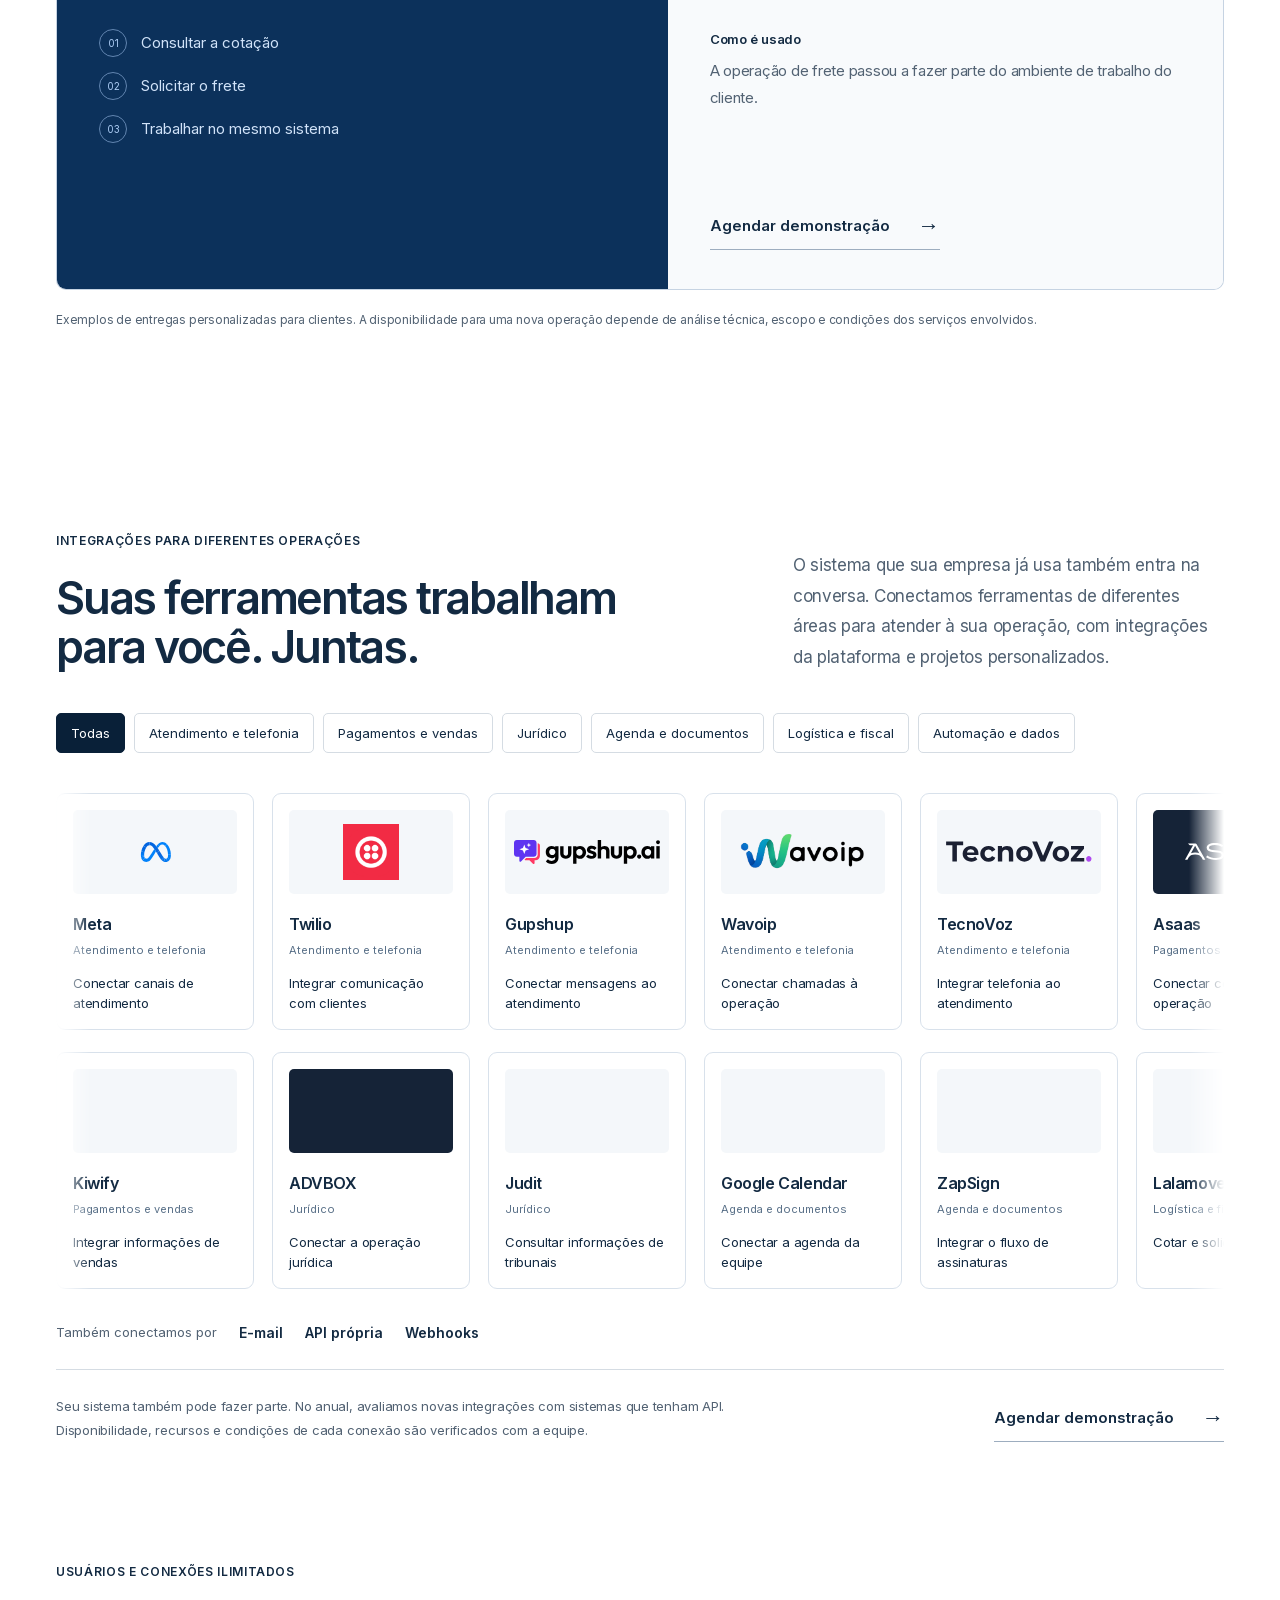
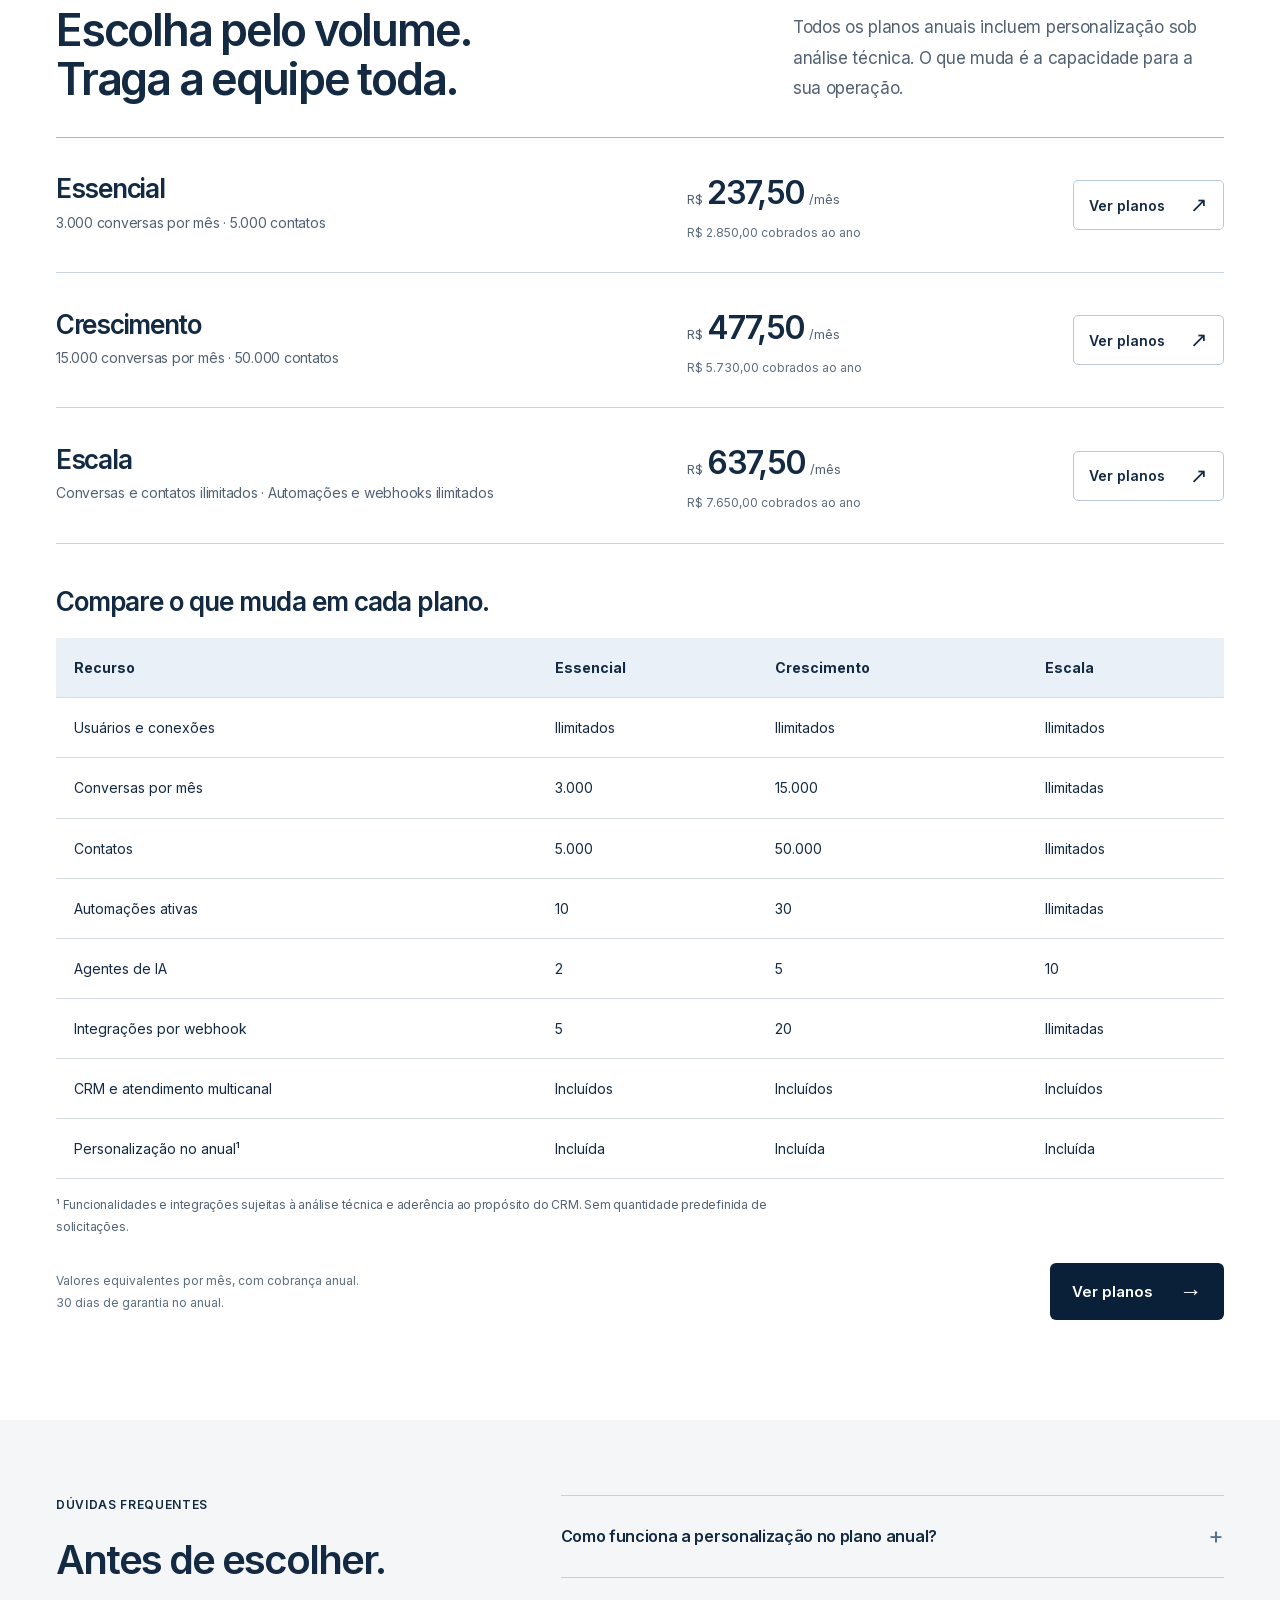
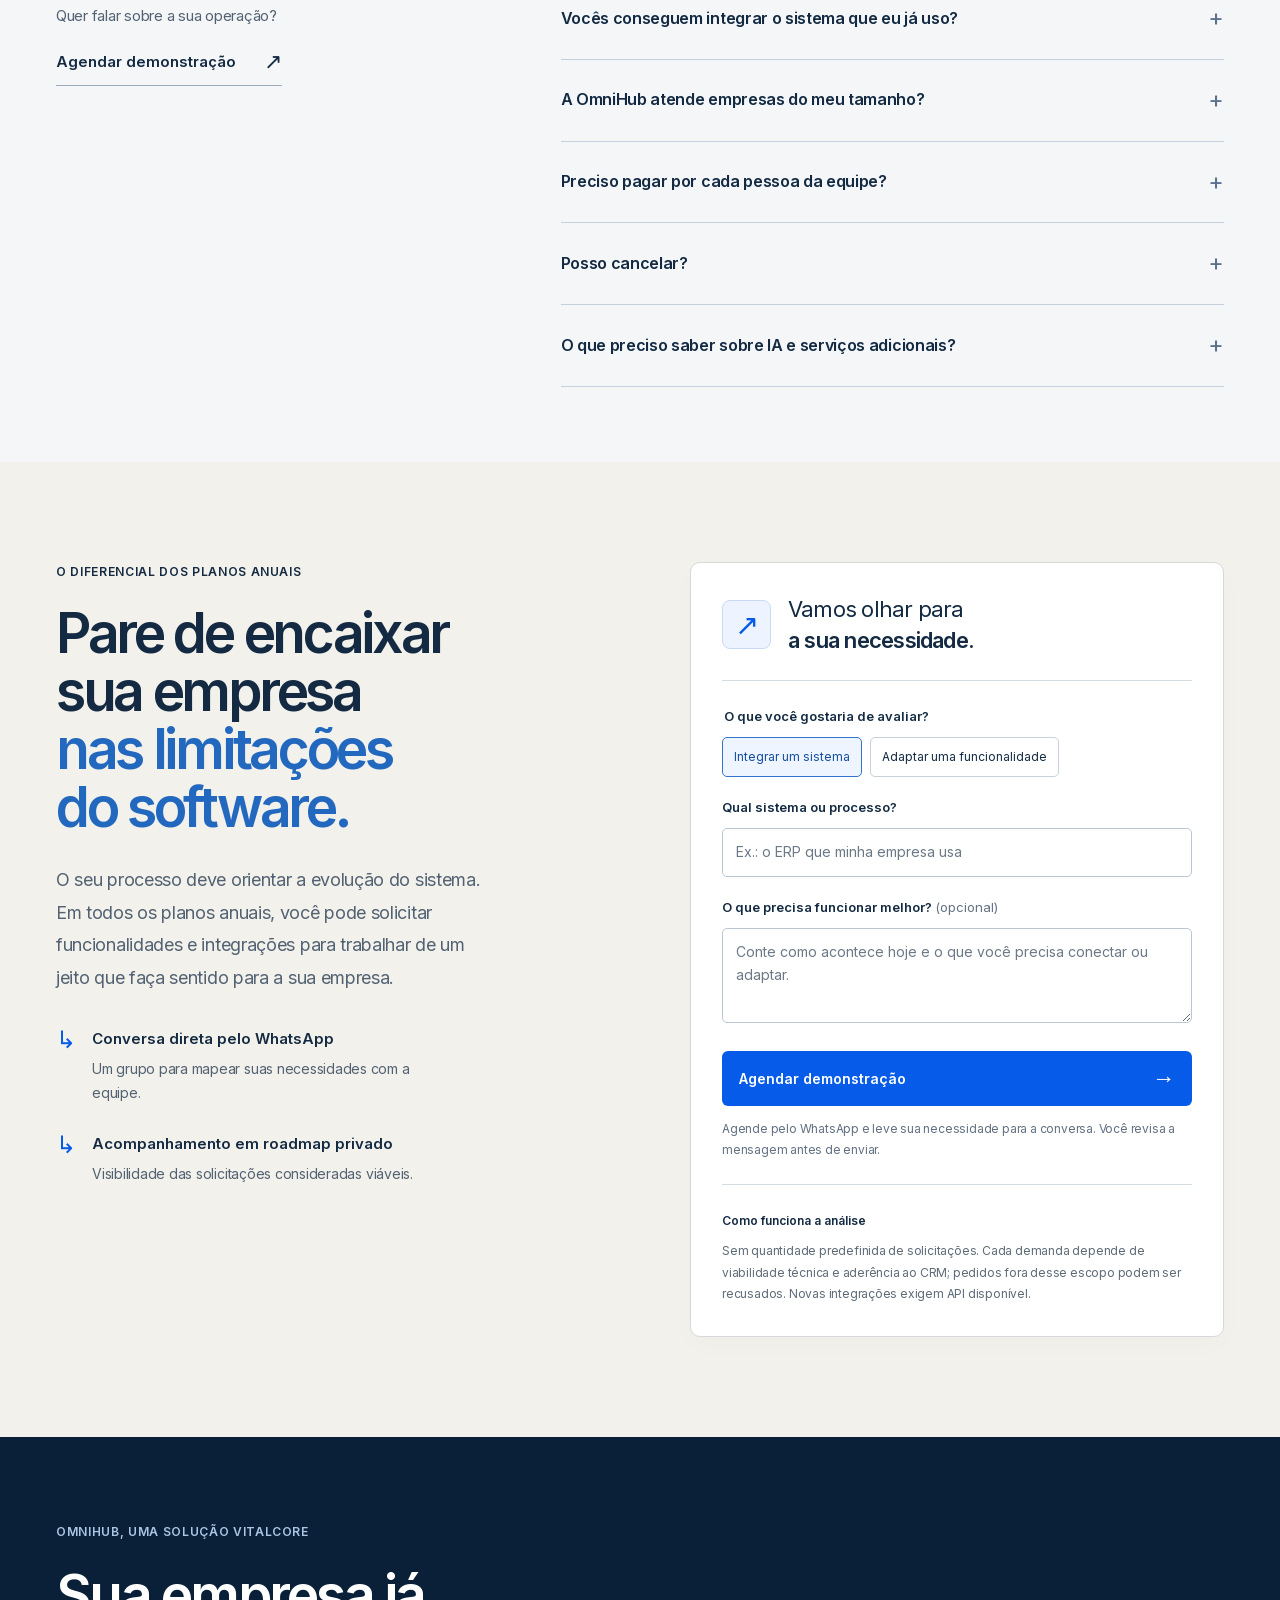
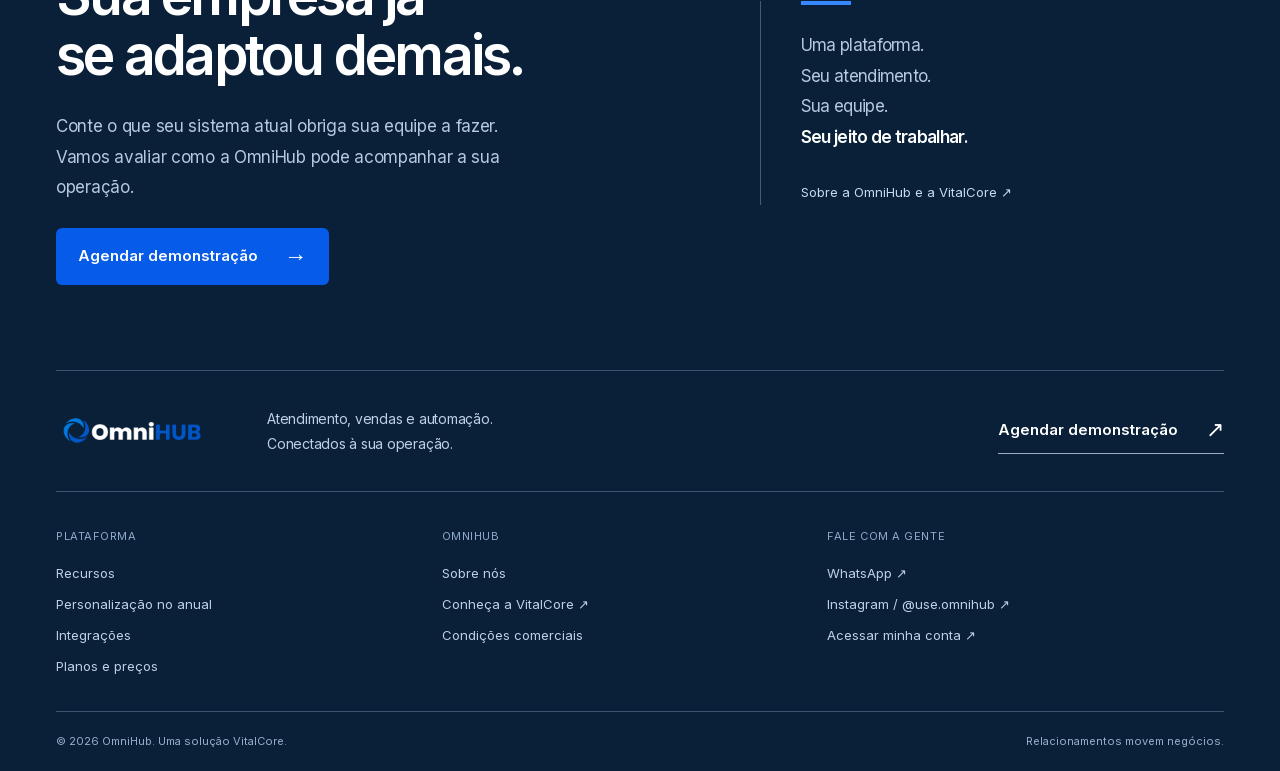
==== commit 227b8663: "Publish ten customer-confirmed testimonials" ====
--- a/index.html
+++ b/index.html
@@ -15,6 +15,7 @@
 </div></section>
 
 <section class="workday section" id="plataforma"><div class="wrap workday-layout"><div class="workday-intro"><p class="eyebrow">O PROCESSO É SEU. O SISTEMA DEVERIA ACOMPANHAR.</p><h2>Sua operação evoluiu.<br>O sistema ficou para trás?</h2><p>Quando uma ferramenta não acompanha a rotina, a equipe acaba criando planilhas, repetindo informações e mudando o jeito de trabalhar. A OmniHub reúne a operação e abre espaço para adaptar o que precisa evoluir.</p><a class="text-link" href="https://wa.me/5519996414843?text=Ol%C3%A1%21+Quero+agendar+uma+demonstra%C3%A7%C3%A3o+da+OmniHub+para+minha+empresa.">Agendar demonstração <span aria-hidden="true">↗</span></a></div><div class="workday-details"><details open><summary><span class="task-icon" aria-hidden="true">01</span><span>“Nosso processo não cabe nesse sistema.”</span><span class="expand-sign" aria-hidden="true">+</span></summary><div><h3>O processo da sua empresa entra na conversa.</h3><p>Em todos os planos anuais, avaliamos funcionalidades para a sua operação. Você traz a necessidade, a equipe analisa a viabilidade e acompanha as solicitações em um roadmap privado.</p><span class="resource-label">PERSONALIZAÇÃO NO ANUAL · ANÁLISE TÉCNICA</span></div></details><details><summary><span class="task-icon" aria-hidden="true">02</span><span>“Nossas ferramentas não conversam.”</span><span class="expand-sign" aria-hidden="true">+</span></summary><div><h3>Conecte o que já faz parte da sua rotina.</h3><p>Fretes, pagamentos, consultas jurídicas e outras necessidades já motivaram integrações para clientes. No anual, avaliamos a conexão de outros sistemas que tenham API.</p><span class="resource-label">INTEGRAÇÕES · API · WEBHOOKS</span></div></details><details><summary><span class="task-icon" aria-hidden="true">03</span><span>“A equipe precisa de uma planilha por fora.”</span><span class="expand-sign" aria-hidden="true">+</span></summary><div><h3>Reúna o trabalho que está espalhado.</h3><p>Atendimento, histórico, CRM, agenda e automações na mesma plataforma. E, quando a rotina exige algo específico, você pode levar essa necessidade para análise no plano anual.</p><span class="resource-label">ATENDIMENTO · CRM · AUTOMAÇÕES</span></div></details></div></div></section>
+<section class="testimonials-carousel section" id="depoimentos" aria-labelledby="testimonials-title"><div class="wrap"><h2 id="testimonials-title">Na rotina de quem usa.</h2></div><div class="quotes-window" tabindex="0" role="region" aria-label="Depoimentos de clientes"><div class="quotes-track"><div class="quotes-sequence"><figure class="quote-card"><blockquote>“Escolhemos o plano anual porque precisávamos de uma operação personalizada. A equipe entendeu nosso processo e adaptou o sistema ao nosso atendimento, sem nos obrigar a mudar tudo o que já funcionava.”</blockquote><figcaption><span class="quote-avatar" aria-hidden="true"><svg viewBox="0 0 48 48" fill="currentColor" aria-hidden="true" focusable="false"><circle cx="24" cy="17" r="9"/><path d="M6 46v-5c0-9 8-15 18-15s18 6 18 15v5Z"/></svg></span><div><strong>Mariana</strong><span>diretora comercial</span><b></b></div></figcaption></figure><figure class="quote-card"><blockquote>“O grande diferencial foi poder solicitar ajustes específicos para a nossa empresa. Hoje temos automações, etapas do CRM e relatórios alinhados ao nosso fluxo real de trabalho.”</blockquote><figcaption><span class="quote-avatar" aria-hidden="true"><svg viewBox="0 0 48 48" fill="currentColor" aria-hidden="true" focusable="false"><circle cx="24" cy="17" r="9"/><path d="M6 46v-5c0-9 8-15 18-15s18 6 18 15v5Z"/></svg></span><div><strong>Ricardo</strong><span>gestor de operações</span><b></b></div></figcaption></figure><figure class="quote-card"><blockquote>“Não queríamos apenas contratar mais uma ferramenta. Precisávamos de um sistema que acompanhasse o crescimento da empresa. No plano anual, conseguimos estruturar personalizações que economizaram muitas horas da equipe.”</blockquote><figcaption><span class="quote-avatar" aria-hidden="true"><svg viewBox="0 0 48 48" fill="currentColor" aria-hidden="true" focusable="false"><circle cx="24" cy="17" r="9"/><path d="M6 46v-5c0-9 8-15 18-15s18 6 18 15v5Z"/></svg></span><div><strong>Camila</strong><span>CEO</span><b></b></div></figcaption></figure><figure class="quote-card"><blockquote>“Centralizamos WhatsApp, Instagram, CRM e automações em um único lugar. Além disso, a equipe desenvolveu melhorias específicas para o nosso modelo de atendimento.”</blockquote><figcaption><span class="quote-avatar" aria-hidden="true"><svg viewBox="0 0 48 48" fill="currentColor" aria-hidden="true" focusable="false"><circle cx="24" cy="17" r="9"/><path d="M6 46v-5c0-9 8-15 18-15s18 6 18 15v5Z"/></svg></span><div><strong>Felipe</strong><span>gerente de atendimento</span><b></b></div></figcaption></figure><figure class="quote-card"><blockquote>“Antes, nosso processo dependia de várias planilhas e ferramentas desconectadas. Com as personalizações do plano anual, conseguimos organizar toda a jornada do cliente dentro do sistema.”</blockquote><figcaption><span class="quote-avatar" aria-hidden="true"><svg viewBox="0 0 48 48" fill="currentColor" aria-hidden="true" focusable="false"><circle cx="24" cy="17" r="9"/><path d="M6 46v-5c0-9 8-15 18-15s18 6 18 15v5Z"/></svg></span><div><strong>Juliana</strong><span>coordenadora administrativa</span><b></b></div></figcaption></figure><figure class="quote-card"><blockquote>“Sempre que identificamos uma necessidade diferente, conseguimos conversar com a equipe e avaliar uma solução. Essa proximidade foi decisiva para escolhermos o contrato anual.”</blockquote><figcaption><span class="quote-avatar" aria-hidden="true"><svg viewBox="0 0 48 48" fill="currentColor" aria-hidden="true" focusable="false"><circle cx="24" cy="17" r="9"/><path d="M6 46v-5c0-9 8-15 18-15s18 6 18 15v5Z"/></svg></span><div><strong>André</strong><span>sócio-diretor</span><b></b></div></figcaption></figure><figure class="quote-card"><blockquote>“Nosso negócio tem regras próprias e nenhum sistema pronto atendia completamente. A possibilidade de personalizar módulos e automações fez a plataforma se encaixar na nossa operação.”</blockquote><figcaption><span class="quote-avatar" aria-hidden="true"><svg viewBox="0 0 48 48" fill="currentColor" aria-hidden="true" focusable="false"><circle cx="24" cy="17" r="9"/><path d="M6 46v-5c0-9 8-15 18-15s18 6 18 15v5Z"/></svg></span><div><strong>Patrícia</strong><span>diretora de relacionamento</span><b></b></div></figcaption></figure><figure class="quote-card"><blockquote>“A implantação foi pensada para a nossa realidade. Configuramos o CRM, os atendimentos e as automações de acordo com cada setor, deixando o trabalho muito mais organizado.”</blockquote><figcaption><span class="quote-avatar" aria-hidden="true"><svg viewBox="0 0 48 48" fill="currentColor" aria-hidden="true" focusable="false"><circle cx="24" cy="17" r="9"/><path d="M6 46v-5c0-9 8-15 18-15s18 6 18 15v5Z"/></svg></span><div><strong>Lucas</strong><span>gestor comercial</span><b></b></div></figcaption></figure><figure class="quote-card"><blockquote>“O plano anual nos deu segurança para construir uma operação de longo prazo. Em vez de trocar constantemente de ferramenta, evoluímos a plataforma junto com o crescimento da empresa.”</blockquote><figcaption><span class="quote-avatar" aria-hidden="true"><svg viewBox="0 0 48 48" fill="currentColor" aria-hidden="true" focusable="false"><circle cx="24" cy="17" r="9"/><path d="M6 46v-5c0-9 8-15 18-15s18 6 18 15v5Z"/></svg></span><div><strong>Renata</strong><span>fundadora</span><b></b></div></figcaption></figure><figure class="quote-card"><blockquote>“Além das funcionalidades, valorizamos muito a possibilidade de sugerir melhorias. A equipe acompanha nossas necessidades e transforma demandas importantes em soluções práticas.”</blockquote><figcaption><span class="quote-avatar" aria-hidden="true"><svg viewBox="0 0 48 48" fill="currentColor" aria-hidden="true" focusable="false"><circle cx="24" cy="17" r="9"/><path d="M6 46v-5c0-9 8-15 18-15s18 6 18 15v5Z"/></svg></span><div><strong>Bruno</strong><span>diretor de negócios</span><b></b></div></figcaption></figure></div><div class="quotes-sequence" aria-hidden="true"><figure class="quote-card"><blockquote>“Escolhemos o plano anual porque precisávamos de uma operação personalizada. A equipe entendeu nosso processo e adaptou o sistema ao nosso atendimento, sem nos obrigar a mudar tudo o que já funcionava.”</blockquote><figcaption><span class="quote-avatar" aria-hidden="true"><svg viewBox="0 0 48 48" fill="currentColor" aria-hidden="true" focusable="false"><circle cx="24" cy="17" r="9"/><path d="M6 46v-5c0-9 8-15 18-15s18 6 18 15v5Z"/></svg></span><div><strong>Mariana</strong><span>diretora comercial</span><b></b></div></figcaption></figure><figure class="quote-card"><blockquote>“O grande diferencial foi poder solicitar ajustes específicos para a nossa empresa. Hoje temos automações, etapas do CRM e relatórios alinhados ao nosso fluxo real de trabalho.”</blockquote><figcaption><span class="quote-avatar" aria-hidden="true"><svg viewBox="0 0 48 48" fill="currentColor" aria-hidden="true" focusable="false"><circle cx="24" cy="17" r="9"/><path d="M6 46v-5c0-9 8-15 18-15s18 6 18 15v5Z"/></svg></span><div><strong>Ricardo</strong><span>gestor de operações</span><b></b></div></figcaption></figure><figure class="quote-card"><blockquote>“Não queríamos apenas contratar mais uma ferramenta. Precisávamos de um sistema que acompanhasse o crescimento da empresa. No plano anual, conseguimos estruturar personalizações que economizaram muitas horas da equipe.”</blockquote><figcaption><span class="quote-avatar" aria-hidden="true"><svg viewBox="0 0 48 48" fill="currentColor" aria-hidden="true" focusable="false"><circle cx="24" cy="17" r="9"/><path d="M6 46v-5c0-9 8-15 18-15s18 6 18 15v5Z"/></svg></span><div><strong>Camila</strong><span>CEO</span><b></b></div></figcaption></figure><figure class="quote-card"><blockquote>“Centralizamos WhatsApp, Instagram, CRM e automações em um único lugar. Além disso, a equipe desenvolveu melhorias específicas para o nosso modelo de atendimento.”</blockquote><figcaption><span class="quote-avatar" aria-hidden="true"><svg viewBox="0 0 48 48" fill="currentColor" aria-hidden="true" focusable="false"><circle cx="24" cy="17" r="9"/><path d="M6 46v-5c0-9 8-15 18-15s18 6 18 15v5Z"/></svg></span><div><strong>Felipe</strong><span>gerente de atendimento</span><b></b></div></figcaption></figure><figure class="quote-card"><blockquote>“Antes, nosso processo dependia de várias planilhas e ferramentas desconectadas. Com as personalizações do plano anual, conseguimos organizar toda a jornada do cliente dentro do sistema.”</blockquote><figcaption><span class="quote-avatar" aria-hidden="true"><svg viewBox="0 0 48 48" fill="currentColor" aria-hidden="true" focusable="false"><circle cx="24" cy="17" r="9"/><path d="M6 46v-5c0-9 8-15 18-15s18 6 18 15v5Z"/></svg></span><div><strong>Juliana</strong><span>coordenadora administrativa</span><b></b></div></figcaption></figure><figure class="quote-card"><blockquote>“Sempre que identificamos uma necessidade diferente, conseguimos conversar com a equipe e avaliar uma solução. Essa proximidade foi decisiva para escolhermos o contrato anual.”</blockquote><figcaption><span class="quote-avatar" aria-hidden="true"><svg viewBox="0 0 48 48" fill="currentColor" aria-hidden="true" focusable="false"><circle cx="24" cy="17" r="9"/><path d="M6 46v-5c0-9 8-15 18-15s18 6 18 15v5Z"/></svg></span><div><strong>André</strong><span>sócio-diretor</span><b></b></div></figcaption></figure><figure class="quote-card"><blockquote>“Nosso negócio tem regras próprias e nenhum sistema pronto atendia completamente. A possibilidade de personalizar módulos e automações fez a plataforma se encaixar na nossa operação.”</blockquote><figcaption><span class="quote-avatar" aria-hidden="true"><svg viewBox="0 0 48 48" fill="currentColor" aria-hidden="true" focusable="false"><circle cx="24" cy="17" r="9"/><path d="M6 46v-5c0-9 8-15 18-15s18 6 18 15v5Z"/></svg></span><div><strong>Patrícia</strong><span>diretora de relacionamento</span><b></b></div></figcaption></figure><figure class="quote-card"><blockquote>“A implantação foi pensada para a nossa realidade. Configuramos o CRM, os atendimentos e as automações de acordo com cada setor, deixando o trabalho muito mais organizado.”</blockquote><figcaption><span class="quote-avatar" aria-hidden="true"><svg viewBox="0 0 48 48" fill="currentColor" aria-hidden="true" focusable="false"><circle cx="24" cy="17" r="9"/><path d="M6 46v-5c0-9 8-15 18-15s18 6 18 15v5Z"/></svg></span><div><strong>Lucas</strong><span>gestor comercial</span><b></b></div></figcaption></figure><figure class="quote-card"><blockquote>“O plano anual nos deu segurança para construir uma operação de longo prazo. Em vez de trocar constantemente de ferramenta, evoluímos a plataforma junto com o crescimento da empresa.”</blockquote><figcaption><span class="quote-avatar" aria-hidden="true"><svg viewBox="0 0 48 48" fill="currentColor" aria-hidden="true" focusable="false"><circle cx="24" cy="17" r="9"/><path d="M6 46v-5c0-9 8-15 18-15s18 6 18 15v5Z"/></svg></span><div><strong>Renata</strong><span>fundadora</span><b></b></div></figcaption></figure><figure class="quote-card"><blockquote>“Além das funcionalidades, valorizamos muito a possibilidade de sugerir melhorias. A equipe acompanha nossas necessidades e transforma demandas importantes em soluções práticas.”</blockquote><figcaption><span class="quote-avatar" aria-hidden="true"><svg viewBox="0 0 48 48" fill="currentColor" aria-hidden="true" focusable="false"><circle cx="24" cy="17" r="9"/><path d="M6 46v-5c0-9 8-15 18-15s18 6 18 15v5Z"/></svg></span><div><strong>Bruno</strong><span>diretor de negócios</span><b></b></div></figcaption></figure></div></div></div></section>
 <section class="deliveries section" id="entregas"><div class="wrap"><div class="section-heading"><div><p class="eyebrow">PERSONALIZAÇÕES JÁ ENTREGUES</p><h2>Do frete à consulta jurídica.<br>Integrações que já entregamos.</h2></div><p>Três integrações que desenvolvemos para necessidades de clientes. Cada entrega teve seu próprio escopo.</p></div><div class="delivery-tabs" role="tablist" aria-label="Integrações personalizadas já entregues"><button id="delivery-tab-lalamove" role="tab" aria-selected="true" aria-controls="delivery-lalamove" tabindex="0" data-delivery-tab="lalamove"><span>01</span><strong>Lalamove</strong><small>Logística</small></button><button id="delivery-tab-judit" role="tab" aria-selected="false" aria-controls="delivery-judit" tabindex="-1" data-delivery-tab="judit"><span>02</span><strong>Judit</strong><small>Dados jurídicos</small></button><button id="delivery-tab-greenn" role="tab" aria-selected="false" aria-controls="delivery-greenn" tabindex="-1" data-delivery-tab="greenn"><span>03</span><strong>Greenn</strong><small>Pagamentos</small></button></div><article class="delivery-panel" id="delivery-lalamove" role="tabpanel" aria-labelledby="delivery-tab-lalamove" tabindex="0" ><div class="delivery-feature"><span class="delivery-category">LOGÍSTICA / INTEGRAÇÃO PERSONALIZADA</span><h3>Cotar e solicitar fretes. Dentro do sistema.</h3><ol><li><span aria-hidden="true">01</span>Consultar a cotação</li><li><span aria-hidden="true">02</span>Solicitar o frete</li><li><span aria-hidden="true">03</span>Trabalhar no mesmo sistema</li></ol></div><div class="delivery-detail"><div><h4>O que o cliente precisava</h4><p>O cliente precisava cotar e fazer fretes sem sair da plataforma.</p></div><div><h4>O que entregamos</h4><p>Integramos a Lalamove para permitir a cotação e a solicitação de frete dentro do sistema.</p></div><div><h4>Como é usado</h4><p>A operação de frete passou a fazer parte do ambiente de trabalho do cliente.</p></div><a class="text-link" href="https://wa.me/5519996414843?text=Ol%C3%A1%21+Quero+agendar+uma+demonstra%C3%A7%C3%A3o+da+OmniHub+para+minha+empresa.">Agendar demonstração <span aria-hidden="true">→</span></a></div></article><article class="delivery-panel" id="delivery-judit" role="tabpanel" aria-labelledby="delivery-tab-judit" tabindex="0" hidden><div class="delivery-feature"><span class="delivery-category">DADOS JURÍDICOS / INTEGRAÇÃO PERSONALIZADA</span><h3>Informações dos tribunais, no ambiente de trabalho.</h3><ol><li><span aria-hidden="true">01</span>Fazer a consulta</li><li><span aria-hidden="true">02</span>Acessar dados dos tribunais</li><li><span aria-hidden="true">03</span>Consultar pelo sistema</li></ol></div><div class="delivery-detail"><div><h4>O que o cliente precisava</h4><p>O cliente precisava consultar informações de tribunais em tempo real pelo próprio sistema.</p></div><div><h4>O que entregamos</h4><p>Integramos a Judit para trazer a consulta de informações dos tribunais para dentro da plataforma.</p></div><div><h4>Como é usado</h4><p>O cliente faz as consultas no sistema, com acesso aos dados fornecidos pela integração.</p></div><a class="text-link" href="https://wa.me/5519996414843?text=Ol%C3%A1%21+Quero+agendar+uma+demonstra%C3%A7%C3%A3o+da+OmniHub+para+minha+empresa.">Agendar demonstração <span aria-hidden="true">→</span></a></div></article><article class="delivery-panel" id="delivery-greenn" role="tabpanel" aria-labelledby="delivery-tab-greenn" tabindex="0" hidden><div class="delivery-feature"><span class="delivery-category">PAGAMENTOS / INTEGRAÇÃO PERSONALIZADA</span><h3>Saber quem está pagando. No mesmo sistema.</h3><ol><li><span aria-hidden="true">01</span>Receber informações</li><li><span aria-hidden="true">02</span>Identificar clientes pagantes</li><li><span aria-hidden="true">03</span>Acompanhar no sistema</li></ol></div><div class="delivery-detail"><div><h4>O que o cliente precisava</h4><p>O cliente precisava receber informações de pagamento e identificar os clientes pagantes.</p></div><div><h4>O que entregamos</h4><p>Integramos a Greenn para que as informações de pagamento fizessem parte do sistema do cliente.</p></div><div><h4>Como é usado</h4><p>O cliente acompanha os clientes que estão pagando dentro da sua operação.</p></div><a class="text-link" href="https://wa.me/5519996414843?text=Ol%C3%A1%21+Quero+agendar+uma+demonstra%C3%A7%C3%A3o+da+OmniHub+para+minha+empresa.">Agendar demonstração <span aria-hidden="true">→</span></a></div></article><p class="delivery-footnote">Exemplos de entregas personalizadas para clientes. A disponibilidade para uma nova operação depende de análise técnica, escopo e condições dos serviços envolvidos.</p></div></section>
 
 <section class="integrations section" id="integracoes"><div class="wrap"><div class="section-heading"><div><p class="eyebrow">INTEGRAÇÕES PARA DIFERENTES OPERAÇÕES</p><h2>Suas ferramentas trabalham<br>para você. Juntas.</h2></div><p>O sistema que sua empresa já usa também entra na conversa. Conectamos ferramentas de diferentes áreas para atender à sua operação, com integrações da plataforma e projetos personalizados.</p></div><div class="integration-filters" role="group" aria-label="Filtrar integrações por área" hidden><button type="button" data-integration-filter="all" aria-pressed="true" aria-controls="integration-carousel integration-results">Todas</button><button type="button" data-integration-filter="0" aria-pressed="false" aria-controls="integration-carousel integration-results">Atendimento e telefonia</button><button type="button" data-integration-filter="1" aria-pressed="false" aria-controls="integration-carousel integration-results">Pagamentos e vendas</button><button type="button" data-integration-filter="2" aria-pressed="false" aria-controls="integration-carousel integration-results">Jurídico</button><button type="button" data-integration-filter="3" aria-pressed="false" aria-controls="integration-carousel integration-results">Agenda e documentos</button><button type="button" data-integration-filter="4" aria-pressed="false" aria-controls="integration-carousel integration-results">Logística e fiscal</button><button type="button" data-integration-filter="5" aria-pressed="false" aria-controls="integration-carousel integration-results">Automação e dados</button></div><div class="integration-carousel" id="integration-carousel"><div class="integration-marquee" role="region" aria-label="Integrações da OmniHub, faixa 1"><div class="integration-track "><div class="integration-sequence"><div class="integration-brand" data-integration-category="0"><div class="brand-art"><img src="/assets/integracoes/meta.svg" alt="Logo Meta" width="150" height="60" loading="lazy"></div><strong>Meta</strong><span>Atendimento e telefonia</span><p class="integration-use-case">Conectar canais de atendimento</p></div><div class="integration-brand" data-integration-category="0"><div class="brand-art"><img src="/assets/integracoes/twilio.png" alt="Logo Twilio" width="150" height="60" loading="lazy"></div><strong>Twilio</strong><span>Atendimento e telefonia</span><p class="integration-use-case">Integrar comunicação com clientes</p></div><div class="integration-brand" data-integration-category="0"><div class="brand-art"><img src="/assets/integracoes/gupshup.svg" alt="Logo Gupshup" width="150" height="60" loading="lazy"></div><strong>Gupshup</strong><span>Atendimento e telefonia</span><p class="integration-use-case">Conectar mensagens ao atendimento</p></div><div class="integration-brand" data-integration-category="0"><div class="brand-art"><img src="/assets/integracoes/wavoip.png" alt="Logo Wavoip" width="150" height="60" loading="lazy"></div><strong>Wavoip</strong><span>Atendimento e telefonia</span><p class="integration-use-case">Conectar chamadas à operação</p></div><div class="integration-brand" data-integration-category="0"><div class="brand-art"><img src="/assets/integracoes/tecnovoz.svg" alt="Logo TecnoVoz" width="150" height="60" loading="lazy"></div><strong>TecnoVoz</strong><span>Atendimento e telefonia</span><p class="integration-use-case">Integrar telefonia ao atendimento</p></div><div class="integration-brand" data-integration-category="1"><div class="brand-art brand-art-dark"><img src="/assets/integracoes/asaas.svg" alt="Logo Asaas" width="150" height="60" loading="lazy"></div><strong>Asaas</strong><span>Pagamentos e vendas</span><p class="integration-use-case">Conectar cobranças à operação</p></div><div class="integration-brand" data-integration-category="1"><div class="brand-art"><img src="/assets/integracoes/paypal.png" alt="Logo PayPal" width="150" height="60" loading="lazy"></div><strong>PayPal</strong><span>Pagamentos e vendas</span><p class="integration-use-case">Integrar informações de pagamentos</p></div><div class="integration-brand" data-integration-category="1"><div class="brand-art"><img src="/assets/integracoes/greenn.png" alt="Logo Greenn" width="150" height="60" loading="lazy"></div><strong>Greenn</strong><span>Pagamentos e vendas</span><p class="integration-use-case">Acompanhar clientes pagantes</p></div><div class="integration-brand" data-integration-category="1"><div class="brand-art"><img src="/assets/integracoes/hotmart.png" alt="Logo Hotmart" width="150" height="60" loading="lazy"></div><strong>Hotmart</strong><span>Pagamentos e vendas</span><p class="integration-use-case">Conectar vendas à operação</p></div></div><div class="integration-sequence" aria-hidden="true"><div class="integration-brand" data-integration-category="0"><div class="brand-art"><img src="/assets/integracoes/meta.svg" alt="Logo Meta" width="150" height="60" loading="lazy"></div><strong>Meta</strong><span>Atendimento e telefonia</span><p class="integration-use-case">Conectar canais de atendimento</p></div><div class="integration-brand" data-integration-category="0"><div class="brand-art"><img src="/assets/integracoes/twilio.png" alt="Logo Twilio" width="150" height="60" loading="lazy"></div><strong>Twilio</strong><span>Atendimento e telefonia</span><p class="integration-use-case">Integrar comunicação com clientes</p></div><div class="integration-brand" data-integration-category="0"><div class="brand-art"><img src="/assets/integracoes/gupshup.svg" alt="Logo Gupshup" width="150" height="60" loading="lazy"></div><strong>Gupshup</strong><span>Atendimento e telefonia</span><p class="integration-use-case">Conectar mensagens ao atendimento</p></div><div class="integration-brand" data-integration-category="0"><div class="brand-art"><img src="/assets/integracoes/wavoip.png" alt="Logo Wavoip" width="150" height="60" loading="lazy"></div><strong>Wavoip</strong><span>Atendimento e telefonia</span><p class="integration-use-case">Conectar chamadas à operação</p></div><div class="integration-brand" data-integration-category="0"><div class="brand-art"><img src="/assets/integracoes/tecnovoz.svg" alt="Logo TecnoVoz" width="150" height="60" loading="lazy"></div><strong>TecnoVoz</strong><span>Atendimento e telefonia</span><p class="integration-use-case">Integrar telefonia ao atendimento</p></div><div class="integration-brand" data-integration-category="1"><div class="brand-art brand-art-dark"><img src="/assets/integracoes/asaas.svg" alt="Logo Asaas" width="150" height="60" loading="lazy"></div><strong>Asaas</strong><span>Pagamentos e vendas</span><p class="integration-use-case">Conectar cobranças à operação</p></div><div class="integration-brand" data-integration-category="1"><div class="brand-art"><img src="/assets/integracoes/paypal.png" alt="Logo PayPal" width="150" height="60" loading="lazy"></div><strong>PayPal</strong><span>Pagamentos e vendas</span><p class="integration-use-case">Integrar informações de pagamentos</p></div><div class="integration-brand" data-integration-category="1"><div class="brand-art"><img src="/assets/integracoes/greenn.png" alt="Logo Greenn" width="150" height="60" loading="lazy"></div><strong>Greenn</strong><span>Pagamentos e vendas</span><p class="integration-use-case">Acompanhar clientes pagantes</p></div><div class="integration-brand" data-integration-category="1"><div class="brand-art"><img src="/assets/integracoes/hotmart.png" alt="Logo Hotmart" width="150" height="60" loading="lazy"></div><strong>Hotmart</strong><span>Pagamentos e vendas</span><p class="integration-use-case">Conectar vendas à operação</p></div></div></div></div><div class="integration-marquee" role="region" aria-label="Integrações da OmniHub, faixa 2"><div class="integration-track reverse"><div class="integration-sequence"><div class="integration-brand" data-integration-category="1"><div class="brand-art"><img src="/assets/integracoes/kiwify.svg" alt="Logo Kiwify" width="150" height="60" loading="lazy"></div><strong>Kiwify</strong><span>Pagamentos e vendas</span><p class="integration-use-case">Integrar informações de vendas</p></div><div class="integration-brand" data-integration-category="2"><div class="brand-art brand-art-dark"><img src="/assets/integracoes/advbox.svg" alt="Logo ADVBOX" width="150" height="60" loading="lazy"></div><strong>ADVBOX</strong><span>Jurídico</span><p class="integration-use-case">Conectar a operação jurídica</p></div><div class="integration-brand" data-integration-category="2"><div class="brand-art"><img src="/assets/integracoes/judit.png" alt="Logo Judit" width="150" height="60" loading="lazy"></div><strong>Judit</strong><span>Jurídico</span><p class="integration-use-case">Consultar informações de tribunais</p></div><div class="integration-brand" data-integration-category="3"><div class="brand-art"><img src="/assets/integracoes/google-calendar.svg" alt="Logo Google Calendar" width="150" height="60" loading="lazy"></div><strong>Google Calendar</strong><span>Agenda e documentos</span><p class="integration-use-case">Conectar a agenda da equipe</p></div><div class="integration-brand" data-integration-category="3"><div class="brand-art"><img src="/assets/integracoes/zapsign.svg" alt="Logo ZapSign" width="150" height="60" loading="lazy"></div><strong>ZapSign</strong><span>Agenda e documentos</span><p class="integration-use-case">Integrar o fluxo de assinaturas</p></div><div class="integration-brand" data-integration-category="4"><div class="brand-art"><img src="/assets/integracoes/lalamove.svg" alt="Logo Lalamove" width="150" height="60" loading="lazy"></div><strong>Lalamove</strong><span>Logística e fiscal</span><p class="integration-use-case">Cotar e solicitar fretes</p></div><div class="integration-brand" data-integration-category="4"><div class="brand-art"><img src="/assets/integracoes/focus-nfe.png" alt="Logo Focus NFe" width="150" height="60" loading="lazy"></div><strong>Focus NFe</strong><span>Logística e fiscal</span><p class="integration-use-case">Conectar a emissão fiscal</p></div><div class="integration-brand" data-integration-category="5"><div class="brand-art brand-art-dark"><img src="/assets/integracoes/n8n.svg" alt="Logo n8n" width="150" height="60" loading="lazy"></div><strong>n8n</strong><span>Automação e dados</span><p class="integration-use-case">Conectar fluxos de automação</p></div></div><div class="integration-sequence" aria-hidden="true"><div class="integration-brand" data-integration-category="1"><div class="brand-art"><img src="/assets/integracoes/kiwify.svg" alt="Logo Kiwify" width="150" height="60" loading="lazy"></div><strong>Kiwify</strong><span>Pagamentos e vendas</span><p class="integration-use-case">Integrar informações de vendas</p></div><div class="integration-brand" data-integration-category="2"><div class="brand-art brand-art-dark"><img src="/assets/integracoes/advbox.svg" alt="Logo ADVBOX" width="150" height="60" loading="lazy"></div><strong>ADVBOX</strong><span>Jurídico</span><p class="integration-use-case">Conectar a operação jurídica</p></div><div class="integration-brand" data-integration-category="2"><div class="brand-art"><img src="/assets/integracoes/judit.png" alt="Logo Judit" width="150" height="60" loading="lazy"></div><strong>Judit</strong><span>Jurídico</span><p class="integration-use-case">Consultar informações de tribunais</p></div><div class="integration-brand" data-integration-category="3"><div class="brand-art"><img src="/assets/integracoes/google-calendar.svg" alt="Logo Google Calendar" width="150" height="60" loading="lazy"></div><strong>Google Calendar</strong><span>Agenda e documentos</span><p class="integration-use-case">Conectar a agenda da equipe</p></div><div class="integration-brand" data-integration-category="3"><div class="brand-art"><img src="/assets/integracoes/zapsign.svg" alt="Logo ZapSign" width="150" height="60" loading="lazy"></div><strong>ZapSign</strong><span>Agenda e documentos</span><p class="integration-use-case">Integrar o fluxo de assinaturas</p></div><div class="integration-brand" data-integration-category="4"><div class="brand-art"><img src="/assets/integracoes/lalamove.svg" alt="Logo Lalamove" width="150" height="60" loading="lazy"></div><strong>Lalamove</strong><span>Logística e fiscal</span><p class="integration-use-case">Cotar e solicitar fretes</p></div><div class="integration-brand" data-integration-category="4"><div class="brand-art"><img src="/assets/integracoes/focus-nfe.png" alt="Logo Focus NFe" width="150" height="60" loading="lazy"></div><strong>Focus NFe</strong><span>Logística e fiscal</span><p class="integration-use-case">Conectar a emissão fiscal</p></div><div class="integration-brand" data-integration-category="5"><div class="brand-art brand-art-dark"><img src="/assets/integracoes/n8n.svg" alt="Logo n8n" width="150" height="60" loading="lazy"></div><strong>n8n</strong><span>Automação e dados</span><p class="integration-use-case">Conectar fluxos de automação</p></div></div></div></div></div><div class="integration-results" id="integration-results" hidden></div><p class="integration-count" role="status" aria-live="polite" hidden></p><div class="integration-connectors"><span>Também conectamos por</span><strong>E-mail</strong><strong>API própria</strong><strong>Webhooks</strong></div><div class="integration-footer"><p>Seu sistema também pode fazer parte. No anual, avaliamos novas integrações com sistemas que tenham API. Disponibilidade, recursos e condições de cada conexão são verificados com a equipe.</p><a class="text-link" href="https://wa.me/5519996414843?text=Ol%C3%A1%21+Quero+agendar+uma+demonstra%C3%A7%C3%A3o+da+OmniHub+para+minha+empresa.">Agendar demonstração <span aria-hidden="true">→</span></a></div></div></section>
--- a/styles.css
+++ b/styles.css
@@ -80,3 +80,20 @@
 @media(min-width:901px) and (max-width:1150px){.nav{gap:20px}.nav nav{gap:16px}.nav .brand img{width:125px}.nav .button.small{gap:10px}}
 @media(max-width:900px){.hero-with-product{padding:48px 0}.hero-with-product .hero-layout{gap:28px;grid-template-columns:1fr 1fr}.hero-with-product h1{font-size:38px}.hero-with-product .hero-description{font-size:16px}.hero-product{padding:8px}.hero-product figcaption{font-size:10px;gap:9px}.hero-product figcaption img{width:86px}}
 @media(max-width:650px){.hero-with-product{padding:40px 0 32px}.hero-with-product .hero-layout{display:flex;flex-direction:column;gap:32px;align-items:stretch}.hero-with-product h1{font-size:clamp(36px,9vw,54px)}.hero-with-product .hero-description{font-size:16px;margin-top:23px}.hero-with-product .hero-actions{justify-content:flex-start}.hero-product figcaption{font-size:11px}.hero-product figcaption img{width:100px}.hero-with-product+.clients .clients-caption>p{font-size:19px}}
+
+/* Depoimentos: sequência contínua, sem avanço abrupto de cartões. */
+.testimonials-carousel{background:var(--navy);color:#fff;margin-bottom:80px;overflow:hidden;padding:76px 0}
+.testimonials-carousel h2{margin-bottom:36px}
+.quotes-window{overflow:hidden;mask-image:linear-gradient(90deg,transparent,#000 3%,#000 97%,transparent)}
+.quotes-track{display:flex;width:max-content;animation:quotes-scroll 80s linear infinite}
+.quotes-sequence{display:flex;gap:24px;padding-right:24px;flex-shrink:0}
+.quote-card{width:390px;margin:0;padding:30px;display:flex;flex-direction:column;border:1px solid #3c536c;border-radius:8px;background:#102c47}
+.quote-card blockquote{margin:0 0 30px;font-size:20px;line-height:1.65;letter-spacing:-.025em;flex:1}
+.quote-card figcaption{display:flex;align-items:center;gap:14px}.quote-avatar{height:44px;width:44px;flex-shrink:0;display:grid;place-items:center;background:#284a6b;color:#e0edff;border-radius:50%;font-size:13px}
+.quote-card figcaption strong,.quote-card figcaption span,.quote-card figcaption b{display:block}.quote-card figcaption strong{font-size:14px;font-weight:600}.quote-card figcaption div>span{font-size:12px;color:#b8cce1;margin:2px 0}.quote-card figcaption b{font-size:12px;font-weight:500}
+.quotes-window:hover .quotes-track,.quotes-window:focus-within .quotes-track{animation-play-state:paused}
+@keyframes quotes-scroll{to{transform:translateX(-50%)}}
+@media(max-width:650px){.testimonials-carousel{padding:50px 0;margin-bottom:50px}.testimonials-carousel h2{font-size:34px;margin-bottom:28px}.quote-card{width:280px;padding:24px}.quote-card blockquote{font-size:18px}.quotes-sequence{gap:16px;padding-right:16px}}
+@media(prefers-reduced-motion:reduce){.quotes-window{overflow-x:auto;mask-image:none}.quotes-track{animation:none}.quotes-sequence[aria-hidden=true]{display:none}}
+
+.quote-avatar{background:#e5e7eb;color:#9ca3af;overflow:hidden}.quote-avatar>svg{display:block;width:100%;height:100%}
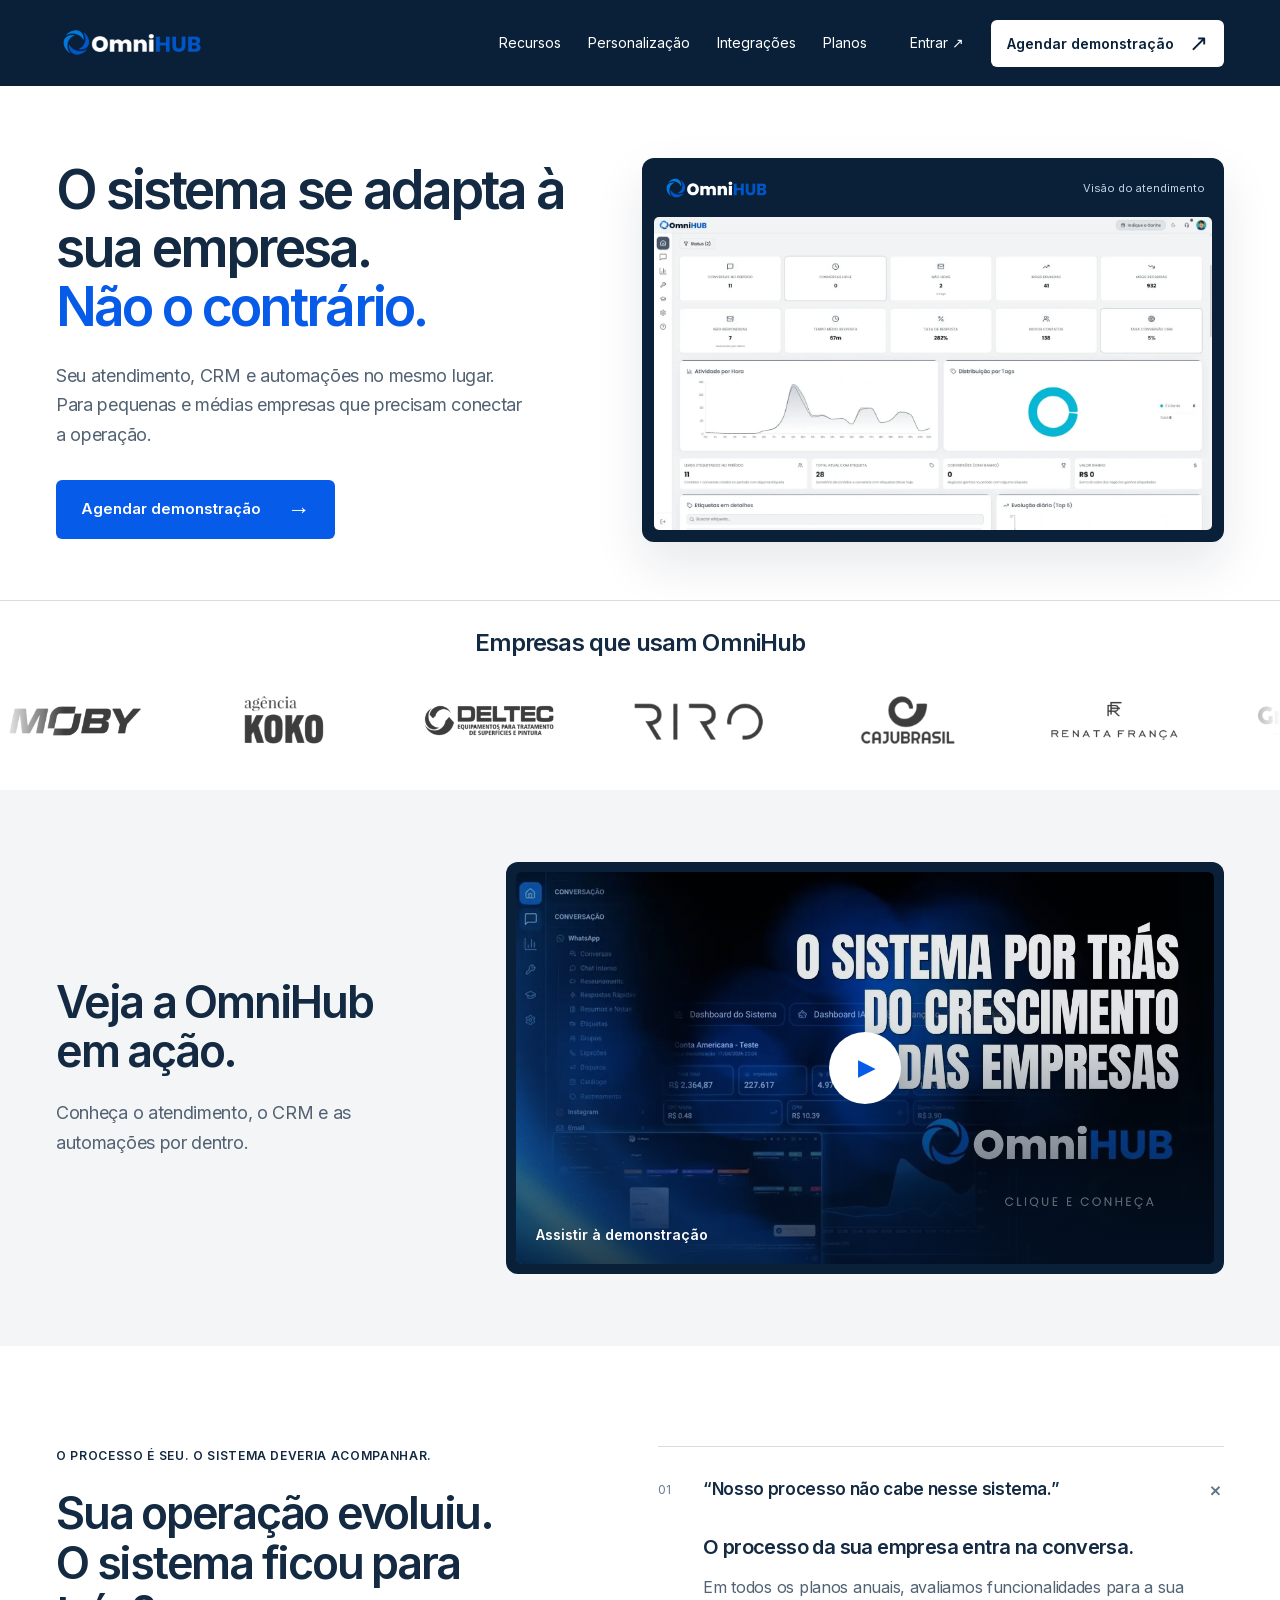
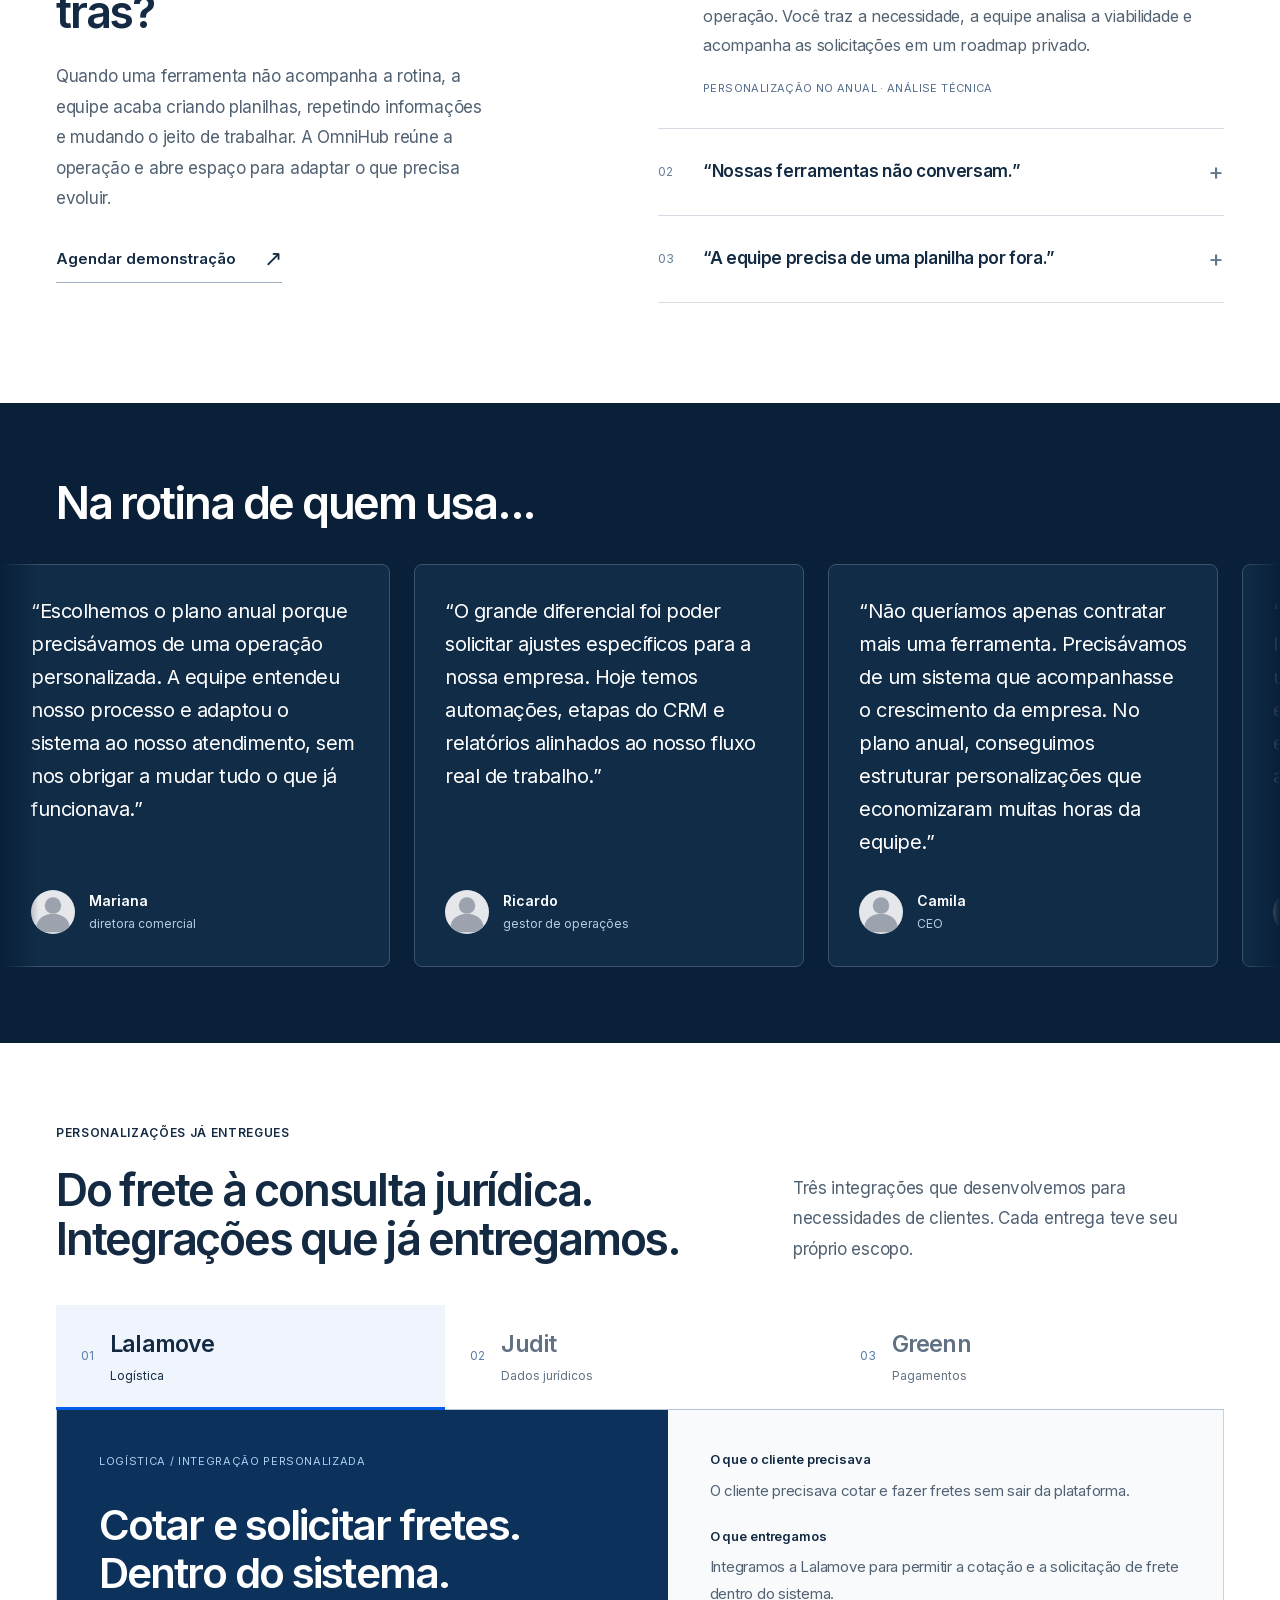
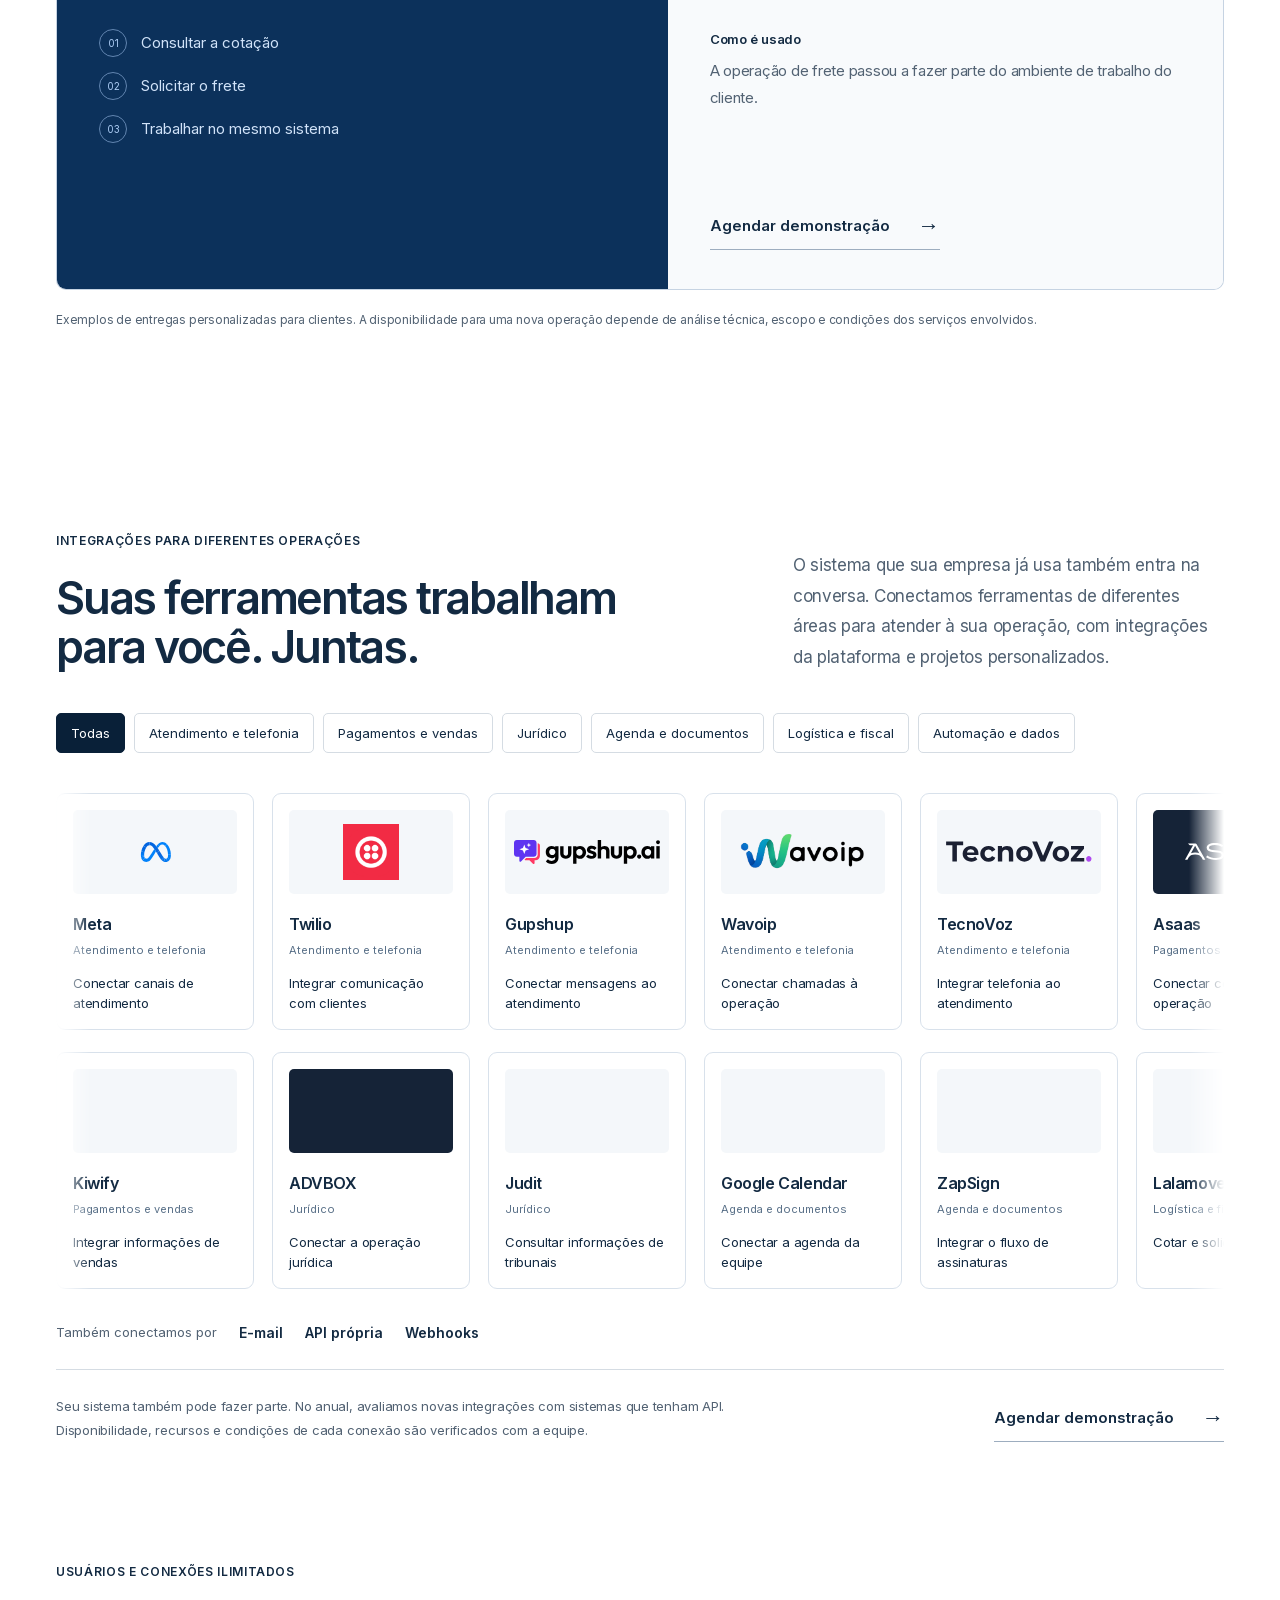
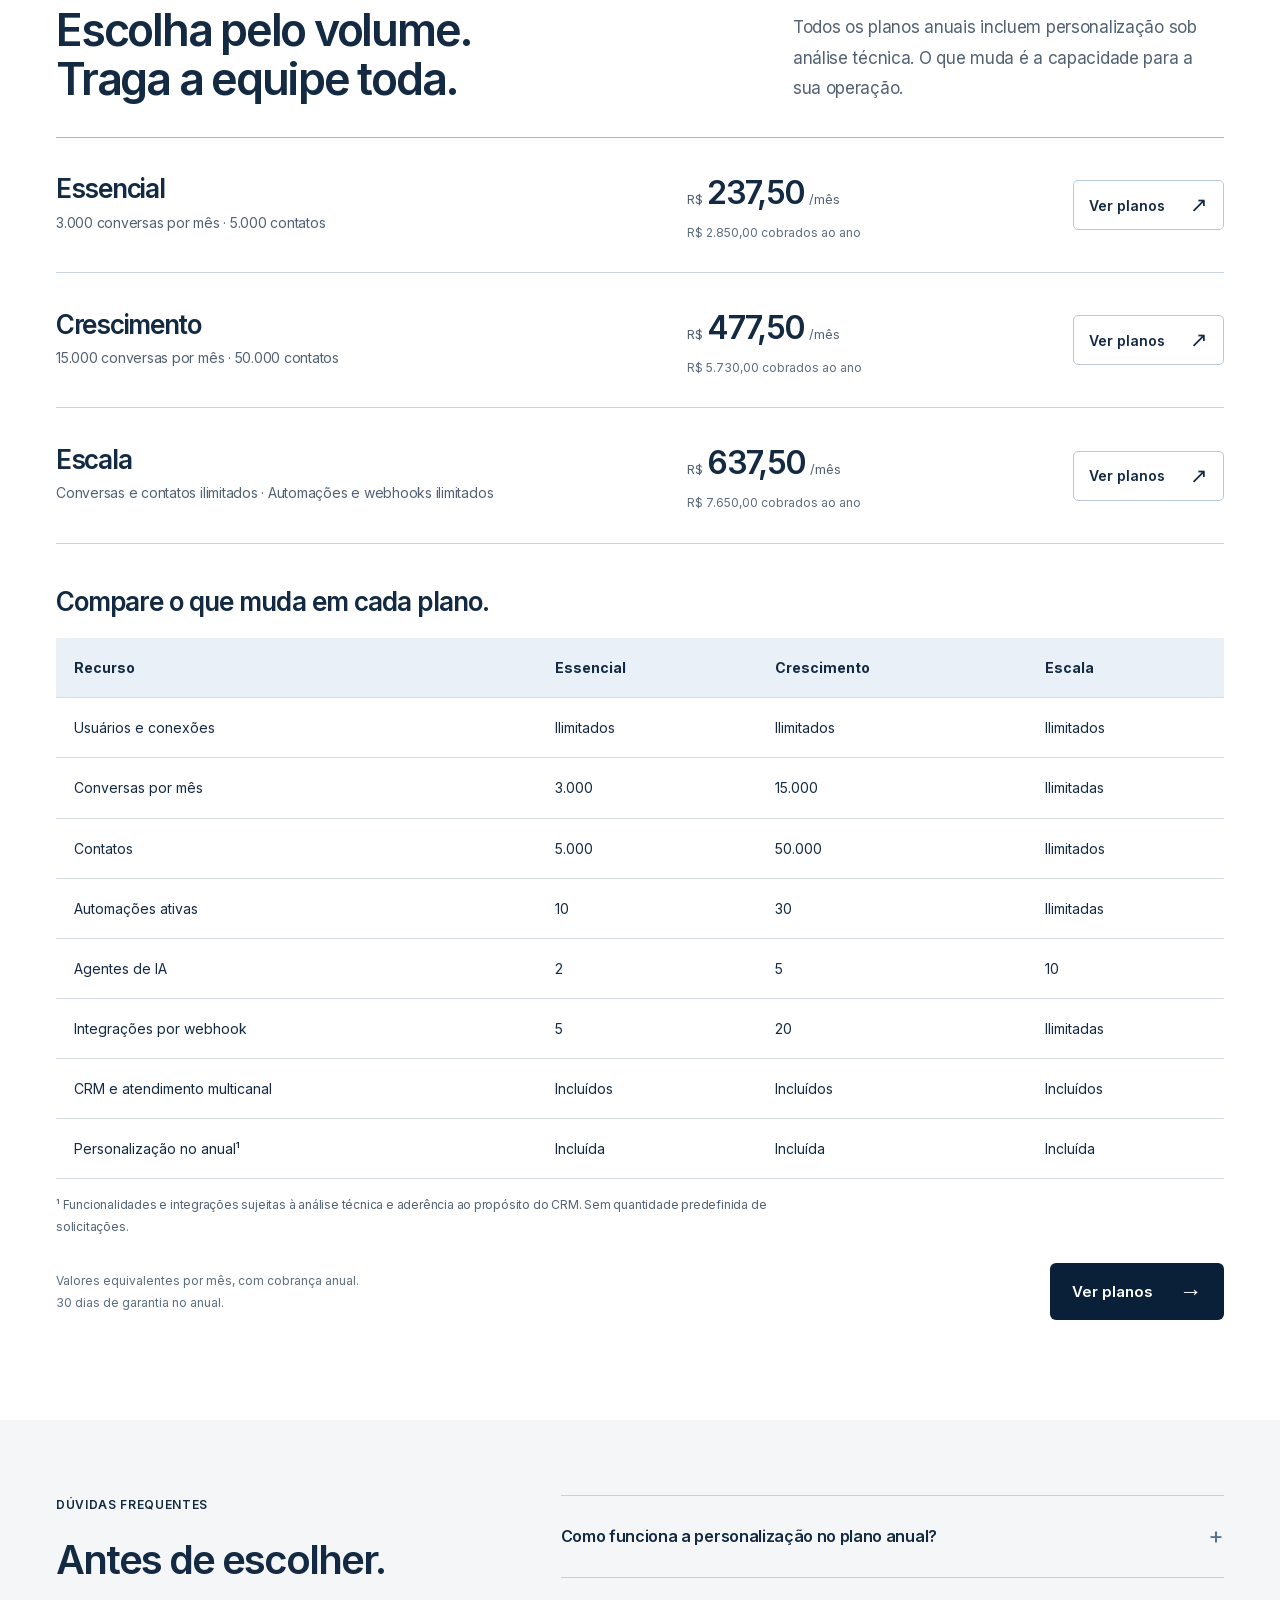
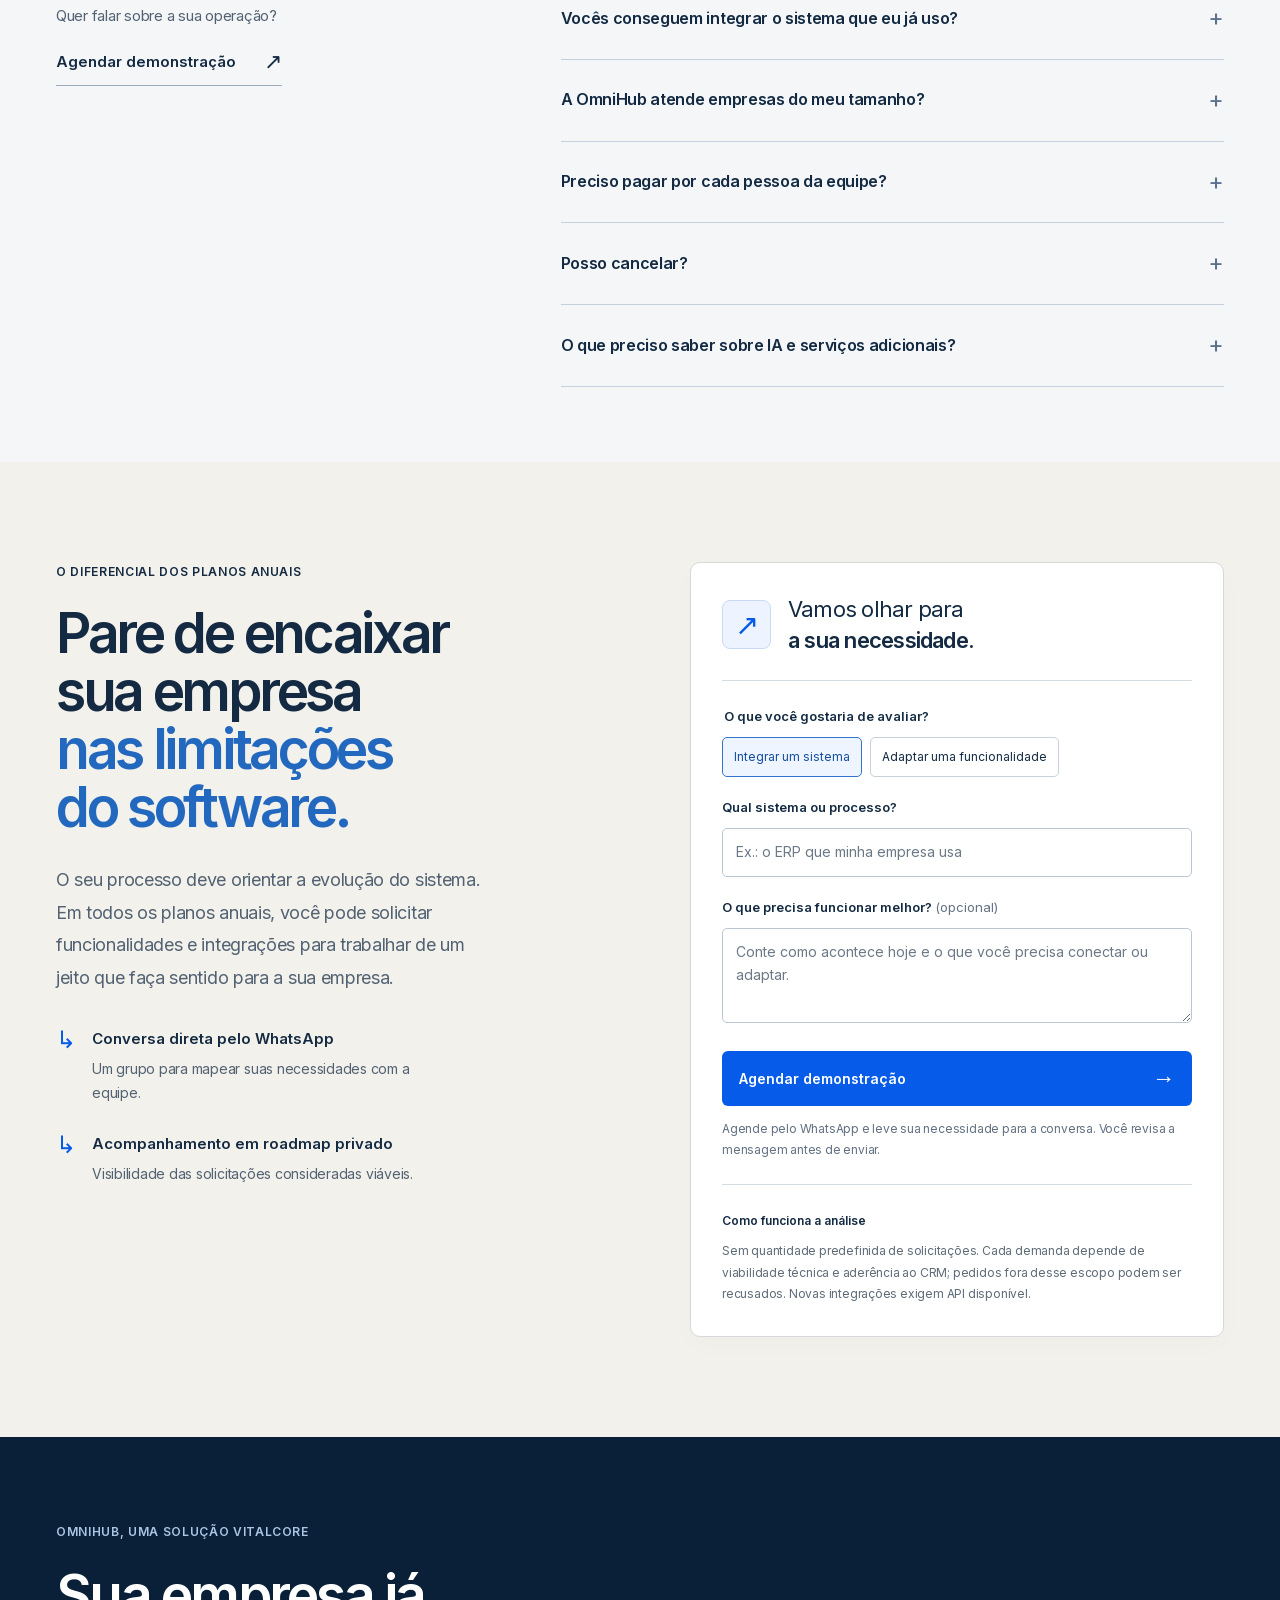
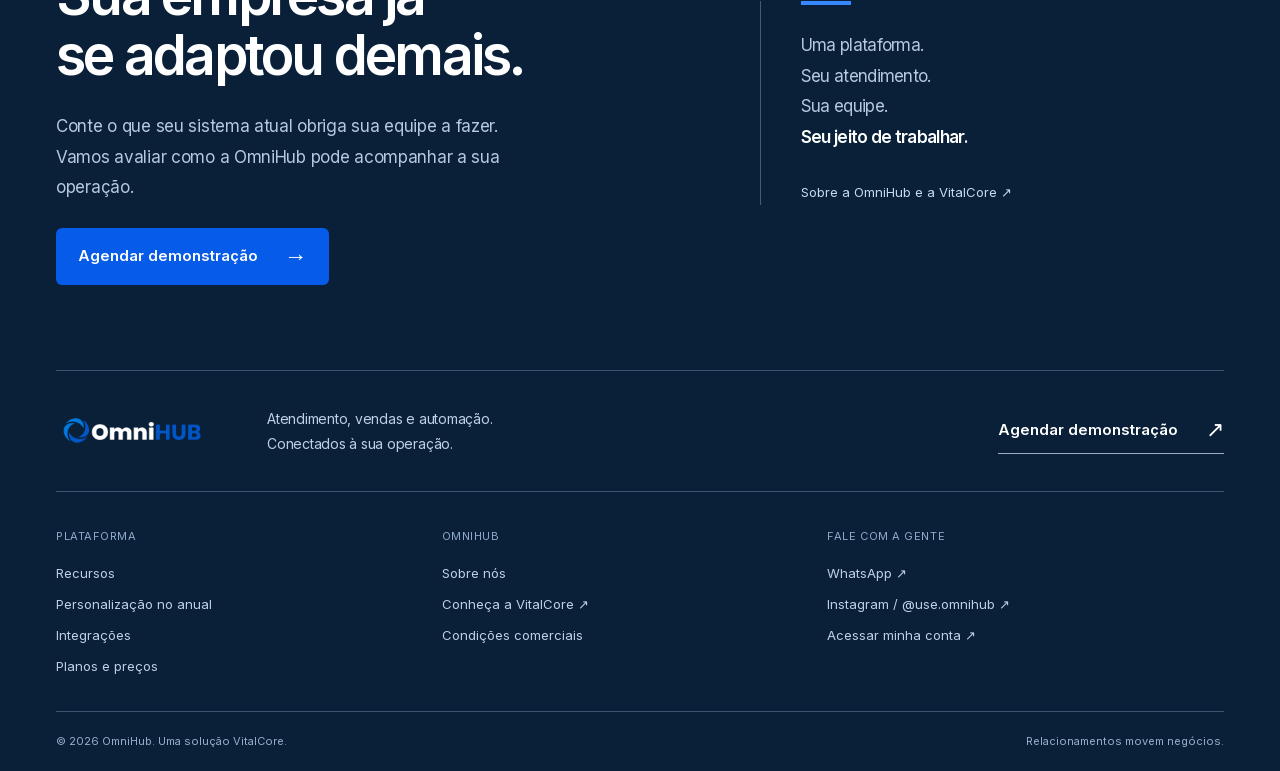
==== commit 67f42287: "Adjust testimonial heading punctuation" ====
--- a/index.html
+++ b/index.html
@@ -15,7 +15,7 @@
 </div></section>
 
 <section class="workday section" id="plataforma"><div class="wrap workday-layout"><div class="workday-intro"><p class="eyebrow">O PROCESSO É SEU. O SISTEMA DEVERIA ACOMPANHAR.</p><h2>Sua operação evoluiu.<br>O sistema ficou para trás?</h2><p>Quando uma ferramenta não acompanha a rotina, a equipe acaba criando planilhas, repetindo informações e mudando o jeito de trabalhar. A OmniHub reúne a operação e abre espaço para adaptar o que precisa evoluir.</p><a class="text-link" href="https://wa.me/5519996414843?text=Ol%C3%A1%21+Quero+agendar+uma+demonstra%C3%A7%C3%A3o+da+OmniHub+para+minha+empresa.">Agendar demonstração <span aria-hidden="true">↗</span></a></div><div class="workday-details"><details open><summary><span class="task-icon" aria-hidden="true">01</span><span>“Nosso processo não cabe nesse sistema.”</span><span class="expand-sign" aria-hidden="true">+</span></summary><div><h3>O processo da sua empresa entra na conversa.</h3><p>Em todos os planos anuais, avaliamos funcionalidades para a sua operação. Você traz a necessidade, a equipe analisa a viabilidade e acompanha as solicitações em um roadmap privado.</p><span class="resource-label">PERSONALIZAÇÃO NO ANUAL · ANÁLISE TÉCNICA</span></div></details><details><summary><span class="task-icon" aria-hidden="true">02</span><span>“Nossas ferramentas não conversam.”</span><span class="expand-sign" aria-hidden="true">+</span></summary><div><h3>Conecte o que já faz parte da sua rotina.</h3><p>Fretes, pagamentos, consultas jurídicas e outras necessidades já motivaram integrações para clientes. No anual, avaliamos a conexão de outros sistemas que tenham API.</p><span class="resource-label">INTEGRAÇÕES · API · WEBHOOKS</span></div></details><details><summary><span class="task-icon" aria-hidden="true">03</span><span>“A equipe precisa de uma planilha por fora.”</span><span class="expand-sign" aria-hidden="true">+</span></summary><div><h3>Reúna o trabalho que está espalhado.</h3><p>Atendimento, histórico, CRM, agenda e automações na mesma plataforma. E, quando a rotina exige algo específico, você pode levar essa necessidade para análise no plano anual.</p><span class="resource-label">ATENDIMENTO · CRM · AUTOMAÇÕES</span></div></details></div></div></section>
-<section class="testimonials-carousel section" id="depoimentos" aria-labelledby="testimonials-title"><div class="wrap"><h2 id="testimonials-title">Na rotina de quem usa.</h2></div><div class="quotes-window" tabindex="0" role="region" aria-label="Depoimentos de clientes"><div class="quotes-track"><div class="quotes-sequence"><figure class="quote-card"><blockquote>“Escolhemos o plano anual porque precisávamos de uma operação personalizada. A equipe entendeu nosso processo e adaptou o sistema ao nosso atendimento, sem nos obrigar a mudar tudo o que já funcionava.”</blockquote><figcaption><span class="quote-avatar" aria-hidden="true"><svg viewBox="0 0 48 48" fill="currentColor" aria-hidden="true" focusable="false"><circle cx="24" cy="17" r="9"/><path d="M6 46v-5c0-9 8-15 18-15s18 6 18 15v5Z"/></svg></span><div><strong>Mariana</strong><span>diretora comercial</span><b></b></div></figcaption></figure><figure class="quote-card"><blockquote>“O grande diferencial foi poder solicitar ajustes específicos para a nossa empresa. Hoje temos automações, etapas do CRM e relatórios alinhados ao nosso fluxo real de trabalho.”</blockquote><figcaption><span class="quote-avatar" aria-hidden="true"><svg viewBox="0 0 48 48" fill="currentColor" aria-hidden="true" focusable="false"><circle cx="24" cy="17" r="9"/><path d="M6 46v-5c0-9 8-15 18-15s18 6 18 15v5Z"/></svg></span><div><strong>Ricardo</strong><span>gestor de operações</span><b></b></div></figcaption></figure><figure class="quote-card"><blockquote>“Não queríamos apenas contratar mais uma ferramenta. Precisávamos de um sistema que acompanhasse o crescimento da empresa. No plano anual, conseguimos estruturar personalizações que economizaram muitas horas da equipe.”</blockquote><figcaption><span class="quote-avatar" aria-hidden="true"><svg viewBox="0 0 48 48" fill="currentColor" aria-hidden="true" focusable="false"><circle cx="24" cy="17" r="9"/><path d="M6 46v-5c0-9 8-15 18-15s18 6 18 15v5Z"/></svg></span><div><strong>Camila</strong><span>CEO</span><b></b></div></figcaption></figure><figure class="quote-card"><blockquote>“Centralizamos WhatsApp, Instagram, CRM e automações em um único lugar. Além disso, a equipe desenvolveu melhorias específicas para o nosso modelo de atendimento.”</blockquote><figcaption><span class="quote-avatar" aria-hidden="true"><svg viewBox="0 0 48 48" fill="currentColor" aria-hidden="true" focusable="false"><circle cx="24" cy="17" r="9"/><path d="M6 46v-5c0-9 8-15 18-15s18 6 18 15v5Z"/></svg></span><div><strong>Felipe</strong><span>gerente de atendimento</span><b></b></div></figcaption></figure><figure class="quote-card"><blockquote>“Antes, nosso processo dependia de várias planilhas e ferramentas desconectadas. Com as personalizações do plano anual, conseguimos organizar toda a jornada do cliente dentro do sistema.”</blockquote><figcaption><span class="quote-avatar" aria-hidden="true"><svg viewBox="0 0 48 48" fill="currentColor" aria-hidden="true" focusable="false"><circle cx="24" cy="17" r="9"/><path d="M6 46v-5c0-9 8-15 18-15s18 6 18 15v5Z"/></svg></span><div><strong>Juliana</strong><span>coordenadora administrativa</span><b></b></div></figcaption></figure><figure class="quote-card"><blockquote>“Sempre que identificamos uma necessidade diferente, conseguimos conversar com a equipe e avaliar uma solução. Essa proximidade foi decisiva para escolhermos o contrato anual.”</blockquote><figcaption><span class="quote-avatar" aria-hidden="true"><svg viewBox="0 0 48 48" fill="currentColor" aria-hidden="true" focusable="false"><circle cx="24" cy="17" r="9"/><path d="M6 46v-5c0-9 8-15 18-15s18 6 18 15v5Z"/></svg></span><div><strong>André</strong><span>sócio-diretor</span><b></b></div></figcaption></figure><figure class="quote-card"><blockquote>“Nosso negócio tem regras próprias e nenhum sistema pronto atendia completamente. A possibilidade de personalizar módulos e automações fez a plataforma se encaixar na nossa operação.”</blockquote><figcaption><span class="quote-avatar" aria-hidden="true"><svg viewBox="0 0 48 48" fill="currentColor" aria-hidden="true" focusable="false"><circle cx="24" cy="17" r="9"/><path d="M6 46v-5c0-9 8-15 18-15s18 6 18 15v5Z"/></svg></span><div><strong>Patrícia</strong><span>diretora de relacionamento</span><b></b></div></figcaption></figure><figure class="quote-card"><blockquote>“A implantação foi pensada para a nossa realidade. Configuramos o CRM, os atendimentos e as automações de acordo com cada setor, deixando o trabalho muito mais organizado.”</blockquote><figcaption><span class="quote-avatar" aria-hidden="true"><svg viewBox="0 0 48 48" fill="currentColor" aria-hidden="true" focusable="false"><circle cx="24" cy="17" r="9"/><path d="M6 46v-5c0-9 8-15 18-15s18 6 18 15v5Z"/></svg></span><div><strong>Lucas</strong><span>gestor comercial</span><b></b></div></figcaption></figure><figure class="quote-card"><blockquote>“O plano anual nos deu segurança para construir uma operação de longo prazo. Em vez de trocar constantemente de ferramenta, evoluímos a plataforma junto com o crescimento da empresa.”</blockquote><figcaption><span class="quote-avatar" aria-hidden="true"><svg viewBox="0 0 48 48" fill="currentColor" aria-hidden="true" focusable="false"><circle cx="24" cy="17" r="9"/><path d="M6 46v-5c0-9 8-15 18-15s18 6 18 15v5Z"/></svg></span><div><strong>Renata</strong><span>fundadora</span><b></b></div></figcaption></figure><figure class="quote-card"><blockquote>“Além das funcionalidades, valorizamos muito a possibilidade de sugerir melhorias. A equipe acompanha nossas necessidades e transforma demandas importantes em soluções práticas.”</blockquote><figcaption><span class="quote-avatar" aria-hidden="true"><svg viewBox="0 0 48 48" fill="currentColor" aria-hidden="true" focusable="false"><circle cx="24" cy="17" r="9"/><path d="M6 46v-5c0-9 8-15 18-15s18 6 18 15v5Z"/></svg></span><div><strong>Bruno</strong><span>diretor de negócios</span><b></b></div></figcaption></figure></div><div class="quotes-sequence" aria-hidden="true"><figure class="quote-card"><blockquote>“Escolhemos o plano anual porque precisávamos de uma operação personalizada. A equipe entendeu nosso processo e adaptou o sistema ao nosso atendimento, sem nos obrigar a mudar tudo o que já funcionava.”</blockquote><figcaption><span class="quote-avatar" aria-hidden="true"><svg viewBox="0 0 48 48" fill="currentColor" aria-hidden="true" focusable="false"><circle cx="24" cy="17" r="9"/><path d="M6 46v-5c0-9 8-15 18-15s18 6 18 15v5Z"/></svg></span><div><strong>Mariana</strong><span>diretora comercial</span><b></b></div></figcaption></figure><figure class="quote-card"><blockquote>“O grande diferencial foi poder solicitar ajustes específicos para a nossa empresa. Hoje temos automações, etapas do CRM e relatórios alinhados ao nosso fluxo real de trabalho.”</blockquote><figcaption><span class="quote-avatar" aria-hidden="true"><svg viewBox="0 0 48 48" fill="currentColor" aria-hidden="true" focusable="false"><circle cx="24" cy="17" r="9"/><path d="M6 46v-5c0-9 8-15 18-15s18 6 18 15v5Z"/></svg></span><div><strong>Ricardo</strong><span>gestor de operações</span><b></b></div></figcaption></figure><figure class="quote-card"><blockquote>“Não queríamos apenas contratar mais uma ferramenta. Precisávamos de um sistema que acompanhasse o crescimento da empresa. No plano anual, conseguimos estruturar personalizações que economizaram muitas horas da equipe.”</blockquote><figcaption><span class="quote-avatar" aria-hidden="true"><svg viewBox="0 0 48 48" fill="currentColor" aria-hidden="true" focusable="false"><circle cx="24" cy="17" r="9"/><path d="M6 46v-5c0-9 8-15 18-15s18 6 18 15v5Z"/></svg></span><div><strong>Camila</strong><span>CEO</span><b></b></div></figcaption></figure><figure class="quote-card"><blockquote>“Centralizamos WhatsApp, Instagram, CRM e automações em um único lugar. Além disso, a equipe desenvolveu melhorias específicas para o nosso modelo de atendimento.”</blockquote><figcaption><span class="quote-avatar" aria-hidden="true"><svg viewBox="0 0 48 48" fill="currentColor" aria-hidden="true" focusable="false"><circle cx="24" cy="17" r="9"/><path d="M6 46v-5c0-9 8-15 18-15s18 6 18 15v5Z"/></svg></span><div><strong>Felipe</strong><span>gerente de atendimento</span><b></b></div></figcaption></figure><figure class="quote-card"><blockquote>“Antes, nosso processo dependia de várias planilhas e ferramentas desconectadas. Com as personalizações do plano anual, conseguimos organizar toda a jornada do cliente dentro do sistema.”</blockquote><figcaption><span class="quote-avatar" aria-hidden="true"><svg viewBox="0 0 48 48" fill="currentColor" aria-hidden="true" focusable="false"><circle cx="24" cy="17" r="9"/><path d="M6 46v-5c0-9 8-15 18-15s18 6 18 15v5Z"/></svg></span><div><strong>Juliana</strong><span>coordenadora administrativa</span><b></b></div></figcaption></figure><figure class="quote-card"><blockquote>“Sempre que identificamos uma necessidade diferente, conseguimos conversar com a equipe e avaliar uma solução. Essa proximidade foi decisiva para escolhermos o contrato anual.”</blockquote><figcaption><span class="quote-avatar" aria-hidden="true"><svg viewBox="0 0 48 48" fill="currentColor" aria-hidden="true" focusable="false"><circle cx="24" cy="17" r="9"/><path d="M6 46v-5c0-9 8-15 18-15s18 6 18 15v5Z"/></svg></span><div><strong>André</strong><span>sócio-diretor</span><b></b></div></figcaption></figure><figure class="quote-card"><blockquote>“Nosso negócio tem regras próprias e nenhum sistema pronto atendia completamente. A possibilidade de personalizar módulos e automações fez a plataforma se encaixar na nossa operação.”</blockquote><figcaption><span class="quote-avatar" aria-hidden="true"><svg viewBox="0 0 48 48" fill="currentColor" aria-hidden="true" focusable="false"><circle cx="24" cy="17" r="9"/><path d="M6 46v-5c0-9 8-15 18-15s18 6 18 15v5Z"/></svg></span><div><strong>Patrícia</strong><span>diretora de relacionamento</span><b></b></div></figcaption></figure><figure class="quote-card"><blockquote>“A implantação foi pensada para a nossa realidade. Configuramos o CRM, os atendimentos e as automações de acordo com cada setor, deixando o trabalho muito mais organizado.”</blockquote><figcaption><span class="quote-avatar" aria-hidden="true"><svg viewBox="0 0 48 48" fill="currentColor" aria-hidden="true" focusable="false"><circle cx="24" cy="17" r="9"/><path d="M6 46v-5c0-9 8-15 18-15s18 6 18 15v5Z"/></svg></span><div><strong>Lucas</strong><span>gestor comercial</span><b></b></div></figcaption></figure><figure class="quote-card"><blockquote>“O plano anual nos deu segurança para construir uma operação de longo prazo. Em vez de trocar constantemente de ferramenta, evoluímos a plataforma junto com o crescimento da empresa.”</blockquote><figcaption><span class="quote-avatar" aria-hidden="true"><svg viewBox="0 0 48 48" fill="currentColor" aria-hidden="true" focusable="false"><circle cx="24" cy="17" r="9"/><path d="M6 46v-5c0-9 8-15 18-15s18 6 18 15v5Z"/></svg></span><div><strong>Renata</strong><span>fundadora</span><b></b></div></figcaption></figure><figure class="quote-card"><blockquote>“Além das funcionalidades, valorizamos muito a possibilidade de sugerir melhorias. A equipe acompanha nossas necessidades e transforma demandas importantes em soluções práticas.”</blockquote><figcaption><span class="quote-avatar" aria-hidden="true"><svg viewBox="0 0 48 48" fill="currentColor" aria-hidden="true" focusable="false"><circle cx="24" cy="17" r="9"/><path d="M6 46v-5c0-9 8-15 18-15s18 6 18 15v5Z"/></svg></span><div><strong>Bruno</strong><span>diretor de negócios</span><b></b></div></figcaption></figure></div></div></div></section>
+<section class="testimonials-carousel section" id="depoimentos" aria-labelledby="testimonials-title"><div class="wrap"><h2 id="testimonials-title">Na rotina de quem usa...</h2></div><div class="quotes-window" tabindex="0" role="region" aria-label="Depoimentos de clientes"><div class="quotes-track"><div class="quotes-sequence"><figure class="quote-card"><blockquote>“Escolhemos o plano anual porque precisávamos de uma operação personalizada. A equipe entendeu nosso processo e adaptou o sistema ao nosso atendimento, sem nos obrigar a mudar tudo o que já funcionava.”</blockquote><figcaption><span class="quote-avatar" aria-hidden="true"><svg viewBox="0 0 48 48" fill="currentColor" aria-hidden="true" focusable="false"><circle cx="24" cy="17" r="9"/><path d="M6 46v-5c0-9 8-15 18-15s18 6 18 15v5Z"/></svg></span><div><strong>Mariana</strong><span>diretora comercial</span><b></b></div></figcaption></figure><figure class="quote-card"><blockquote>“O grande diferencial foi poder solicitar ajustes específicos para a nossa empresa. Hoje temos automações, etapas do CRM e relatórios alinhados ao nosso fluxo real de trabalho.”</blockquote><figcaption><span class="quote-avatar" aria-hidden="true"><svg viewBox="0 0 48 48" fill="currentColor" aria-hidden="true" focusable="false"><circle cx="24" cy="17" r="9"/><path d="M6 46v-5c0-9 8-15 18-15s18 6 18 15v5Z"/></svg></span><div><strong>Ricardo</strong><span>gestor de operações</span><b></b></div></figcaption></figure><figure class="quote-card"><blockquote>“Não queríamos apenas contratar mais uma ferramenta. Precisávamos de um sistema que acompanhasse o crescimento da empresa. No plano anual, conseguimos estruturar personalizações que economizaram muitas horas da equipe.”</blockquote><figcaption><span class="quote-avatar" aria-hidden="true"><svg viewBox="0 0 48 48" fill="currentColor" aria-hidden="true" focusable="false"><circle cx="24" cy="17" r="9"/><path d="M6 46v-5c0-9 8-15 18-15s18 6 18 15v5Z"/></svg></span><div><strong>Camila</strong><span>CEO</span><b></b></div></figcaption></figure><figure class="quote-card"><blockquote>“Centralizamos WhatsApp, Instagram, CRM e automações em um único lugar. Além disso, a equipe desenvolveu melhorias específicas para o nosso modelo de atendimento.”</blockquote><figcaption><span class="quote-avatar" aria-hidden="true"><svg viewBox="0 0 48 48" fill="currentColor" aria-hidden="true" focusable="false"><circle cx="24" cy="17" r="9"/><path d="M6 46v-5c0-9 8-15 18-15s18 6 18 15v5Z"/></svg></span><div><strong>Felipe</strong><span>gerente de atendimento</span><b></b></div></figcaption></figure><figure class="quote-card"><blockquote>“Antes, nosso processo dependia de várias planilhas e ferramentas desconectadas. Com as personalizações do plano anual, conseguimos organizar toda a jornada do cliente dentro do sistema.”</blockquote><figcaption><span class="quote-avatar" aria-hidden="true"><svg viewBox="0 0 48 48" fill="currentColor" aria-hidden="true" focusable="false"><circle cx="24" cy="17" r="9"/><path d="M6 46v-5c0-9 8-15 18-15s18 6 18 15v5Z"/></svg></span><div><strong>Juliana</strong><span>coordenadora administrativa</span><b></b></div></figcaption></figure><figure class="quote-card"><blockquote>“Sempre que identificamos uma necessidade diferente, conseguimos conversar com a equipe e avaliar uma solução. Essa proximidade foi decisiva para escolhermos o contrato anual.”</blockquote><figcaption><span class="quote-avatar" aria-hidden="true"><svg viewBox="0 0 48 48" fill="currentColor" aria-hidden="true" focusable="false"><circle cx="24" cy="17" r="9"/><path d="M6 46v-5c0-9 8-15 18-15s18 6 18 15v5Z"/></svg></span><div><strong>André</strong><span>sócio-diretor</span><b></b></div></figcaption></figure><figure class="quote-card"><blockquote>“Nosso negócio tem regras próprias e nenhum sistema pronto atendia completamente. A possibilidade de personalizar módulos e automações fez a plataforma se encaixar na nossa operação.”</blockquote><figcaption><span class="quote-avatar" aria-hidden="true"><svg viewBox="0 0 48 48" fill="currentColor" aria-hidden="true" focusable="false"><circle cx="24" cy="17" r="9"/><path d="M6 46v-5c0-9 8-15 18-15s18 6 18 15v5Z"/></svg></span><div><strong>Patrícia</strong><span>diretora de relacionamento</span><b></b></div></figcaption></figure><figure class="quote-card"><blockquote>“A implantação foi pensada para a nossa realidade. Configuramos o CRM, os atendimentos e as automações de acordo com cada setor, deixando o trabalho muito mais organizado.”</blockquote><figcaption><span class="quote-avatar" aria-hidden="true"><svg viewBox="0 0 48 48" fill="currentColor" aria-hidden="true" focusable="false"><circle cx="24" cy="17" r="9"/><path d="M6 46v-5c0-9 8-15 18-15s18 6 18 15v5Z"/></svg></span><div><strong>Lucas</strong><span>gestor comercial</span><b></b></div></figcaption></figure><figure class="quote-card"><blockquote>“O plano anual nos deu segurança para construir uma operação de longo prazo. Em vez de trocar constantemente de ferramenta, evoluímos a plataforma junto com o crescimento da empresa.”</blockquote><figcaption><span class="quote-avatar" aria-hidden="true"><svg viewBox="0 0 48 48" fill="currentColor" aria-hidden="true" focusable="false"><circle cx="24" cy="17" r="9"/><path d="M6 46v-5c0-9 8-15 18-15s18 6 18 15v5Z"/></svg></span><div><strong>Renata</strong><span>fundadora</span><b></b></div></figcaption></figure><figure class="quote-card"><blockquote>“Além das funcionalidades, valorizamos muito a possibilidade de sugerir melhorias. A equipe acompanha nossas necessidades e transforma demandas importantes em soluções práticas.”</blockquote><figcaption><span class="quote-avatar" aria-hidden="true"><svg viewBox="0 0 48 48" fill="currentColor" aria-hidden="true" focusable="false"><circle cx="24" cy="17" r="9"/><path d="M6 46v-5c0-9 8-15 18-15s18 6 18 15v5Z"/></svg></span><div><strong>Bruno</strong><span>diretor de negócios</span><b></b></div></figcaption></figure></div><div class="quotes-sequence" aria-hidden="true"><figure class="quote-card"><blockquote>“Escolhemos o plano anual porque precisávamos de uma operação personalizada. A equipe entendeu nosso processo e adaptou o sistema ao nosso atendimento, sem nos obrigar a mudar tudo o que já funcionava.”</blockquote><figcaption><span class="quote-avatar" aria-hidden="true"><svg viewBox="0 0 48 48" fill="currentColor" aria-hidden="true" focusable="false"><circle cx="24" cy="17" r="9"/><path d="M6 46v-5c0-9 8-15 18-15s18 6 18 15v5Z"/></svg></span><div><strong>Mariana</strong><span>diretora comercial</span><b></b></div></figcaption></figure><figure class="quote-card"><blockquote>“O grande diferencial foi poder solicitar ajustes específicos para a nossa empresa. Hoje temos automações, etapas do CRM e relatórios alinhados ao nosso fluxo real de trabalho.”</blockquote><figcaption><span class="quote-avatar" aria-hidden="true"><svg viewBox="0 0 48 48" fill="currentColor" aria-hidden="true" focusable="false"><circle cx="24" cy="17" r="9"/><path d="M6 46v-5c0-9 8-15 18-15s18 6 18 15v5Z"/></svg></span><div><strong>Ricardo</strong><span>gestor de operações</span><b></b></div></figcaption></figure><figure class="quote-card"><blockquote>“Não queríamos apenas contratar mais uma ferramenta. Precisávamos de um sistema que acompanhasse o crescimento da empresa. No plano anual, conseguimos estruturar personalizações que economizaram muitas horas da equipe.”</blockquote><figcaption><span class="quote-avatar" aria-hidden="true"><svg viewBox="0 0 48 48" fill="currentColor" aria-hidden="true" focusable="false"><circle cx="24" cy="17" r="9"/><path d="M6 46v-5c0-9 8-15 18-15s18 6 18 15v5Z"/></svg></span><div><strong>Camila</strong><span>CEO</span><b></b></div></figcaption></figure><figure class="quote-card"><blockquote>“Centralizamos WhatsApp, Instagram, CRM e automações em um único lugar. Além disso, a equipe desenvolveu melhorias específicas para o nosso modelo de atendimento.”</blockquote><figcaption><span class="quote-avatar" aria-hidden="true"><svg viewBox="0 0 48 48" fill="currentColor" aria-hidden="true" focusable="false"><circle cx="24" cy="17" r="9"/><path d="M6 46v-5c0-9 8-15 18-15s18 6 18 15v5Z"/></svg></span><div><strong>Felipe</strong><span>gerente de atendimento</span><b></b></div></figcaption></figure><figure class="quote-card"><blockquote>“Antes, nosso processo dependia de várias planilhas e ferramentas desconectadas. Com as personalizações do plano anual, conseguimos organizar toda a jornada do cliente dentro do sistema.”</blockquote><figcaption><span class="quote-avatar" aria-hidden="true"><svg viewBox="0 0 48 48" fill="currentColor" aria-hidden="true" focusable="false"><circle cx="24" cy="17" r="9"/><path d="M6 46v-5c0-9 8-15 18-15s18 6 18 15v5Z"/></svg></span><div><strong>Juliana</strong><span>coordenadora administrativa</span><b></b></div></figcaption></figure><figure class="quote-card"><blockquote>“Sempre que identificamos uma necessidade diferente, conseguimos conversar com a equipe e avaliar uma solução. Essa proximidade foi decisiva para escolhermos o contrato anual.”</blockquote><figcaption><span class="quote-avatar" aria-hidden="true"><svg viewBox="0 0 48 48" fill="currentColor" aria-hidden="true" focusable="false"><circle cx="24" cy="17" r="9"/><path d="M6 46v-5c0-9 8-15 18-15s18 6 18 15v5Z"/></svg></span><div><strong>André</strong><span>sócio-diretor</span><b></b></div></figcaption></figure><figure class="quote-card"><blockquote>“Nosso negócio tem regras próprias e nenhum sistema pronto atendia completamente. A possibilidade de personalizar módulos e automações fez a plataforma se encaixar na nossa operação.”</blockquote><figcaption><span class="quote-avatar" aria-hidden="true"><svg viewBox="0 0 48 48" fill="currentColor" aria-hidden="true" focusable="false"><circle cx="24" cy="17" r="9"/><path d="M6 46v-5c0-9 8-15 18-15s18 6 18 15v5Z"/></svg></span><div><strong>Patrícia</strong><span>diretora de relacionamento</span><b></b></div></figcaption></figure><figure class="quote-card"><blockquote>“A implantação foi pensada para a nossa realidade. Configuramos o CRM, os atendimentos e as automações de acordo com cada setor, deixando o trabalho muito mais organizado.”</blockquote><figcaption><span class="quote-avatar" aria-hidden="true"><svg viewBox="0 0 48 48" fill="currentColor" aria-hidden="true" focusable="false"><circle cx="24" cy="17" r="9"/><path d="M6 46v-5c0-9 8-15 18-15s18 6 18 15v5Z"/></svg></span><div><strong>Lucas</strong><span>gestor comercial</span><b></b></div></figcaption></figure><figure class="quote-card"><blockquote>“O plano anual nos deu segurança para construir uma operação de longo prazo. Em vez de trocar constantemente de ferramenta, evoluímos a plataforma junto com o crescimento da empresa.”</blockquote><figcaption><span class="quote-avatar" aria-hidden="true"><svg viewBox="0 0 48 48" fill="currentColor" aria-hidden="true" focusable="false"><circle cx="24" cy="17" r="9"/><path d="M6 46v-5c0-9 8-15 18-15s18 6 18 15v5Z"/></svg></span><div><strong>Renata</strong><span>fundadora</span><b></b></div></figcaption></figure><figure class="quote-card"><blockquote>“Além das funcionalidades, valorizamos muito a possibilidade de sugerir melhorias. A equipe acompanha nossas necessidades e transforma demandas importantes em soluções práticas.”</blockquote><figcaption><span class="quote-avatar" aria-hidden="true"><svg viewBox="0 0 48 48" fill="currentColor" aria-hidden="true" focusable="false"><circle cx="24" cy="17" r="9"/><path d="M6 46v-5c0-9 8-15 18-15s18 6 18 15v5Z"/></svg></span><div><strong>Bruno</strong><span>diretor de negócios</span><b></b></div></figcaption></figure></div></div></div></section>
 <section class="deliveries section" id="entregas"><div class="wrap"><div class="section-heading"><div><p class="eyebrow">PERSONALIZAÇÕES JÁ ENTREGUES</p><h2>Do frete à consulta jurídica.<br>Integrações que já entregamos.</h2></div><p>Três integrações que desenvolvemos para necessidades de clientes. Cada entrega teve seu próprio escopo.</p></div><div class="delivery-tabs" role="tablist" aria-label="Integrações personalizadas já entregues"><button id="delivery-tab-lalamove" role="tab" aria-selected="true" aria-controls="delivery-lalamove" tabindex="0" data-delivery-tab="lalamove"><span>01</span><strong>Lalamove</strong><small>Logística</small></button><button id="delivery-tab-judit" role="tab" aria-selected="false" aria-controls="delivery-judit" tabindex="-1" data-delivery-tab="judit"><span>02</span><strong>Judit</strong><small>Dados jurídicos</small></button><button id="delivery-tab-greenn" role="tab" aria-selected="false" aria-controls="delivery-greenn" tabindex="-1" data-delivery-tab="greenn"><span>03</span><strong>Greenn</strong><small>Pagamentos</small></button></div><article class="delivery-panel" id="delivery-lalamove" role="tabpanel" aria-labelledby="delivery-tab-lalamove" tabindex="0" ><div class="delivery-feature"><span class="delivery-category">LOGÍSTICA / INTEGRAÇÃO PERSONALIZADA</span><h3>Cotar e solicitar fretes. Dentro do sistema.</h3><ol><li><span aria-hidden="true">01</span>Consultar a cotação</li><li><span aria-hidden="true">02</span>Solicitar o frete</li><li><span aria-hidden="true">03</span>Trabalhar no mesmo sistema</li></ol></div><div class="delivery-detail"><div><h4>O que o cliente precisava</h4><p>O cliente precisava cotar e fazer fretes sem sair da plataforma.</p></div><div><h4>O que entregamos</h4><p>Integramos a Lalamove para permitir a cotação e a solicitação de frete dentro do sistema.</p></div><div><h4>Como é usado</h4><p>A operação de frete passou a fazer parte do ambiente de trabalho do cliente.</p></div><a class="text-link" href="https://wa.me/5519996414843?text=Ol%C3%A1%21+Quero+agendar+uma+demonstra%C3%A7%C3%A3o+da+OmniHub+para+minha+empresa.">Agendar demonstração <span aria-hidden="true">→</span></a></div></article><article class="delivery-panel" id="delivery-judit" role="tabpanel" aria-labelledby="delivery-tab-judit" tabindex="0" hidden><div class="delivery-feature"><span class="delivery-category">DADOS JURÍDICOS / INTEGRAÇÃO PERSONALIZADA</span><h3>Informações dos tribunais, no ambiente de trabalho.</h3><ol><li><span aria-hidden="true">01</span>Fazer a consulta</li><li><span aria-hidden="true">02</span>Acessar dados dos tribunais</li><li><span aria-hidden="true">03</span>Consultar pelo sistema</li></ol></div><div class="delivery-detail"><div><h4>O que o cliente precisava</h4><p>O cliente precisava consultar informações de tribunais em tempo real pelo próprio sistema.</p></div><div><h4>O que entregamos</h4><p>Integramos a Judit para trazer a consulta de informações dos tribunais para dentro da plataforma.</p></div><div><h4>Como é usado</h4><p>O cliente faz as consultas no sistema, com acesso aos dados fornecidos pela integração.</p></div><a class="text-link" href="https://wa.me/5519996414843?text=Ol%C3%A1%21+Quero+agendar+uma+demonstra%C3%A7%C3%A3o+da+OmniHub+para+minha+empresa.">Agendar demonstração <span aria-hidden="true">→</span></a></div></article><article class="delivery-panel" id="delivery-greenn" role="tabpanel" aria-labelledby="delivery-tab-greenn" tabindex="0" hidden><div class="delivery-feature"><span class="delivery-category">PAGAMENTOS / INTEGRAÇÃO PERSONALIZADA</span><h3>Saber quem está pagando. No mesmo sistema.</h3><ol><li><span aria-hidden="true">01</span>Receber informações</li><li><span aria-hidden="true">02</span>Identificar clientes pagantes</li><li><span aria-hidden="true">03</span>Acompanhar no sistema</li></ol></div><div class="delivery-detail"><div><h4>O que o cliente precisava</h4><p>O cliente precisava receber informações de pagamento e identificar os clientes pagantes.</p></div><div><h4>O que entregamos</h4><p>Integramos a Greenn para que as informações de pagamento fizessem parte do sistema do cliente.</p></div><div><h4>Como é usado</h4><p>O cliente acompanha os clientes que estão pagando dentro da sua operação.</p></div><a class="text-link" href="https://wa.me/5519996414843?text=Ol%C3%A1%21+Quero+agendar+uma+demonstra%C3%A7%C3%A3o+da+OmniHub+para+minha+empresa.">Agendar demonstração <span aria-hidden="true">→</span></a></div></article><p class="delivery-footnote">Exemplos de entregas personalizadas para clientes. A disponibilidade para uma nova operação depende de análise técnica, escopo e condições dos serviços envolvidos.</p></div></section>
 
 <section class="integrations section" id="integracoes"><div class="wrap"><div class="section-heading"><div><p class="eyebrow">INTEGRAÇÕES PARA DIFERENTES OPERAÇÕES</p><h2>Suas ferramentas trabalham<br>para você. Juntas.</h2></div><p>O sistema que sua empresa já usa também entra na conversa. Conectamos ferramentas de diferentes áreas para atender à sua operação, com integrações da plataforma e projetos personalizados.</p></div><div class="integration-filters" role="group" aria-label="Filtrar integrações por área" hidden><button type="button" data-integration-filter="all" aria-pressed="true" aria-controls="integration-carousel integration-results">Todas</button><button type="button" data-integration-filter="0" aria-pressed="false" aria-controls="integration-carousel integration-results">Atendimento e telefonia</button><button type="button" data-integration-filter="1" aria-pressed="false" aria-controls="integration-carousel integration-results">Pagamentos e vendas</button><button type="button" data-integration-filter="2" aria-pressed="false" aria-controls="integration-carousel integration-results">Jurídico</button><button type="button" data-integration-filter="3" aria-pressed="false" aria-controls="integration-carousel integration-results">Agenda e documentos</button><button type="button" data-integration-filter="4" aria-pressed="false" aria-controls="integration-carousel integration-results">Logística e fiscal</button><button type="button" data-integration-filter="5" aria-pressed="false" aria-controls="integration-carousel integration-results">Automação e dados</button></div><div class="integration-carousel" id="integration-carousel"><div class="integration-marquee" role="region" aria-label="Integrações da OmniHub, faixa 1"><div class="integration-track "><div class="integration-sequence"><div class="integration-brand" data-integration-category="0"><div class="brand-art"><img src="/assets/integracoes/meta.svg" alt="Logo Meta" width="150" height="60" loading="lazy"></div><strong>Meta</strong><span>Atendimento e telefonia</span><p class="integration-use-case">Conectar canais de atendimento</p></div><div class="integration-brand" data-integration-category="0"><div class="brand-art"><img src="/assets/integracoes/twilio.png" alt="Logo Twilio" width="150" height="60" loading="lazy"></div><strong>Twilio</strong><span>Atendimento e telefonia</span><p class="integration-use-case">Integrar comunicação com clientes</p></div><div class="integration-brand" data-integration-category="0"><div class="brand-art"><img src="/assets/integracoes/gupshup.svg" alt="Logo Gupshup" width="150" height="60" loading="lazy"></div><strong>Gupshup</strong><span>Atendimento e telefonia</span><p class="integration-use-case">Conectar mensagens ao atendimento</p></div><div class="integration-brand" data-integration-category="0"><div class="brand-art"><img src="/assets/integracoes/wavoip.png" alt="Logo Wavoip" width="150" height="60" loading="lazy"></div><strong>Wavoip</strong><span>Atendimento e telefonia</span><p class="integration-use-case">Conectar chamadas à operação</p></div><div class="integration-brand" data-integration-category="0"><div class="brand-art"><img src="/assets/integracoes/tecnovoz.svg" alt="Logo TecnoVoz" width="150" height="60" loading="lazy"></div><strong>TecnoVoz</strong><span>Atendimento e telefonia</span><p class="integration-use-case">Integrar telefonia ao atendimento</p></div><div class="integration-brand" data-integration-category="1"><div class="brand-art brand-art-dark"><img src="/assets/integracoes/asaas.svg" alt="Logo Asaas" width="150" height="60" loading="lazy"></div><strong>Asaas</strong><span>Pagamentos e vendas</span><p class="integration-use-case">Conectar cobranças à operação</p></div><div class="integration-brand" data-integration-category="1"><div class="brand-art"><img src="/assets/integracoes/paypal.png" alt="Logo PayPal" width="150" height="60" loading="lazy"></div><strong>PayPal</strong><span>Pagamentos e vendas</span><p class="integration-use-case">Integrar informações de pagamentos</p></div><div class="integration-brand" data-integration-category="1"><div class="brand-art"><img src="/assets/integracoes/greenn.png" alt="Logo Greenn" width="150" height="60" loading="lazy"></div><strong>Greenn</strong><span>Pagamentos e vendas</span><p class="integration-use-case">Acompanhar clientes pagantes</p></div><div class="integration-brand" data-integration-category="1"><div class="brand-art"><img src="/assets/integracoes/hotmart.png" alt="Logo Hotmart" width="150" height="60" loading="lazy"></div><strong>Hotmart</strong><span>Pagamentos e vendas</span><p class="integration-use-case">Conectar vendas à operação</p></div></div><div class="integration-sequence" aria-hidden="true"><div class="integration-brand" data-integration-category="0"><div class="brand-art"><img src="/assets/integracoes/meta.svg" alt="Logo Meta" width="150" height="60" loading="lazy"></div><strong>Meta</strong><span>Atendimento e telefonia</span><p class="integration-use-case">Conectar canais de atendimento</p></div><div class="integration-brand" data-integration-category="0"><div class="brand-art"><img src="/assets/integracoes/twilio.png" alt="Logo Twilio" width="150" height="60" loading="lazy"></div><strong>Twilio</strong><span>Atendimento e telefonia</span><p class="integration-use-case">Integrar comunicação com clientes</p></div><div class="integration-brand" data-integration-category="0"><div class="brand-art"><img src="/assets/integracoes/gupshup.svg" alt="Logo Gupshup" width="150" height="60" loading="lazy"></div><strong>Gupshup</strong><span>Atendimento e telefonia</span><p class="integration-use-case">Conectar mensagens ao atendimento</p></div><div class="integration-brand" data-integration-category="0"><div class="brand-art"><img src="/assets/integracoes/wavoip.png" alt="Logo Wavoip" width="150" height="60" loading="lazy"></div><strong>Wavoip</strong><span>Atendimento e telefonia</span><p class="integration-use-case">Conectar chamadas à operação</p></div><div class="integration-brand" data-integration-category="0"><div class="brand-art"><img src="/assets/integracoes/tecnovoz.svg" alt="Logo TecnoVoz" width="150" height="60" loading="lazy"></div><strong>TecnoVoz</strong><span>Atendimento e telefonia</span><p class="integration-use-case">Integrar telefonia ao atendimento</p></div><div class="integration-brand" data-integration-category="1"><div class="brand-art brand-art-dark"><img src="/assets/integracoes/asaas.svg" alt="Logo Asaas" width="150" height="60" loading="lazy"></div><strong>Asaas</strong><span>Pagamentos e vendas</span><p class="integration-use-case">Conectar cobranças à operação</p></div><div class="integration-brand" data-integration-category="1"><div class="brand-art"><img src="/assets/integracoes/paypal.png" alt="Logo PayPal" width="150" height="60" loading="lazy"></div><strong>PayPal</strong><span>Pagamentos e vendas</span><p class="integration-use-case">Integrar informações de pagamentos</p></div><div class="integration-brand" data-integration-category="1"><div class="brand-art"><img src="/assets/integracoes/greenn.png" alt="Logo Greenn" width="150" height="60" loading="lazy"></div><strong>Greenn</strong><span>Pagamentos e vendas</span><p class="integration-use-case">Acompanhar clientes pagantes</p></div><div class="integration-brand" data-integration-category="1"><div class="brand-art"><img src="/assets/integracoes/hotmart.png" alt="Logo Hotmart" width="150" height="60" loading="lazy"></div><strong>Hotmart</strong><span>Pagamentos e vendas</span><p class="integration-use-case">Conectar vendas à operação</p></div></div></div></div><div class="integration-marquee" role="region" aria-label="Integrações da OmniHub, faixa 2"><div class="integration-track reverse"><div class="integration-sequence"><div class="integration-brand" data-integration-category="1"><div class="brand-art"><img src="/assets/integracoes/kiwify.svg" alt="Logo Kiwify" width="150" height="60" loading="lazy"></div><strong>Kiwify</strong><span>Pagamentos e vendas</span><p class="integration-use-case">Integrar informações de vendas</p></div><div class="integration-brand" data-integration-category="2"><div class="brand-art brand-art-dark"><img src="/assets/integracoes/advbox.svg" alt="Logo ADVBOX" width="150" height="60" loading="lazy"></div><strong>ADVBOX</strong><span>Jurídico</span><p class="integration-use-case">Conectar a operação jurídica</p></div><div class="integration-brand" data-integration-category="2"><div class="brand-art"><img src="/assets/integracoes/judit.png" alt="Logo Judit" width="150" height="60" loading="lazy"></div><strong>Judit</strong><span>Jurídico</span><p class="integration-use-case">Consultar informações de tribunais</p></div><div class="integration-brand" data-integration-category="3"><div class="brand-art"><img src="/assets/integracoes/google-calendar.svg" alt="Logo Google Calendar" width="150" height="60" loading="lazy"></div><strong>Google Calendar</strong><span>Agenda e documentos</span><p class="integration-use-case">Conectar a agenda da equipe</p></div><div class="integration-brand" data-integration-category="3"><div class="brand-art"><img src="/assets/integracoes/zapsign.svg" alt="Logo ZapSign" width="150" height="60" loading="lazy"></div><strong>ZapSign</strong><span>Agenda e documentos</span><p class="integration-use-case">Integrar o fluxo de assinaturas</p></div><div class="integration-brand" data-integration-category="4"><div class="brand-art"><img src="/assets/integracoes/lalamove.svg" alt="Logo Lalamove" width="150" height="60" loading="lazy"></div><strong>Lalamove</strong><span>Logística e fiscal</span><p class="integration-use-case">Cotar e solicitar fretes</p></div><div class="integration-brand" data-integration-category="4"><div class="brand-art"><img src="/assets/integracoes/focus-nfe.png" alt="Logo Focus NFe" width="150" height="60" loading="lazy"></div><strong>Focus NFe</strong><span>Logística e fiscal</span><p class="integration-use-case">Conectar a emissão fiscal</p></div><div class="integration-brand" data-integration-category="5"><div class="brand-art brand-art-dark"><img src="/assets/integracoes/n8n.svg" alt="Logo n8n" width="150" height="60" loading="lazy"></div><strong>n8n</strong><span>Automação e dados</span><p class="integration-use-case">Conectar fluxos de automação</p></div></div><div class="integration-sequence" aria-hidden="true"><div class="integration-brand" data-integration-category="1"><div class="brand-art"><img src="/assets/integracoes/kiwify.svg" alt="Logo Kiwify" width="150" height="60" loading="lazy"></div><strong>Kiwify</strong><span>Pagamentos e vendas</span><p class="integration-use-case">Integrar informações de vendas</p></div><div class="integration-brand" data-integration-category="2"><div class="brand-art brand-art-dark"><img src="/assets/integracoes/advbox.svg" alt="Logo ADVBOX" width="150" height="60" loading="lazy"></div><strong>ADVBOX</strong><span>Jurídico</span><p class="integration-use-case">Conectar a operação jurídica</p></div><div class="integration-brand" data-integration-category="2"><div class="brand-art"><img src="/assets/integracoes/judit.png" alt="Logo Judit" width="150" height="60" loading="lazy"></div><strong>Judit</strong><span>Jurídico</span><p class="integration-use-case">Consultar informações de tribunais</p></div><div class="integration-brand" data-integration-category="3"><div class="brand-art"><img src="/assets/integracoes/google-calendar.svg" alt="Logo Google Calendar" width="150" height="60" loading="lazy"></div><strong>Google Calendar</strong><span>Agenda e documentos</span><p class="integration-use-case">Conectar a agenda da equipe</p></div><div class="integration-brand" data-integration-category="3"><div class="brand-art"><img src="/assets/integracoes/zapsign.svg" alt="Logo ZapSign" width="150" height="60" loading="lazy"></div><strong>ZapSign</strong><span>Agenda e documentos</span><p class="integration-use-case">Integrar o fluxo de assinaturas</p></div><div class="integration-brand" data-integration-category="4"><div class="brand-art"><img src="/assets/integracoes/lalamove.svg" alt="Logo Lalamove" width="150" height="60" loading="lazy"></div><strong>Lalamove</strong><span>Logística e fiscal</span><p class="integration-use-case">Cotar e solicitar fretes</p></div><div class="integration-brand" data-integration-category="4"><div class="brand-art"><img src="/assets/integracoes/focus-nfe.png" alt="Logo Focus NFe" width="150" height="60" loading="lazy"></div><strong>Focus NFe</strong><span>Logística e fiscal</span><p class="integration-use-case">Conectar a emissão fiscal</p></div><div class="integration-brand" data-integration-category="5"><div class="brand-art brand-art-dark"><img src="/assets/integracoes/n8n.svg" alt="Logo n8n" width="150" height="60" loading="lazy"></div><strong>n8n</strong><span>Automação e dados</span><p class="integration-use-case">Conectar fluxos de automação</p></div></div></div></div></div><div class="integration-results" id="integration-results" hidden></div><p class="integration-count" role="status" aria-live="polite" hidden></p><div class="integration-connectors"><span>Também conectamos por</span><strong>E-mail</strong><strong>API própria</strong><strong>Webhooks</strong></div><div class="integration-footer"><p>Seu sistema também pode fazer parte. No anual, avaliamos novas integrações com sistemas que tenham API. Disponibilidade, recursos e condições de cada conexão são verificados com a equipe.</p><a class="text-link" href="https://wa.me/5519996414843?text=Ol%C3%A1%21+Quero+agendar+uma+demonstra%C3%A7%C3%A3o+da+OmniHub+para+minha+empresa.">Agendar demonstração <span aria-hidden="true">→</span></a></div></div></section>
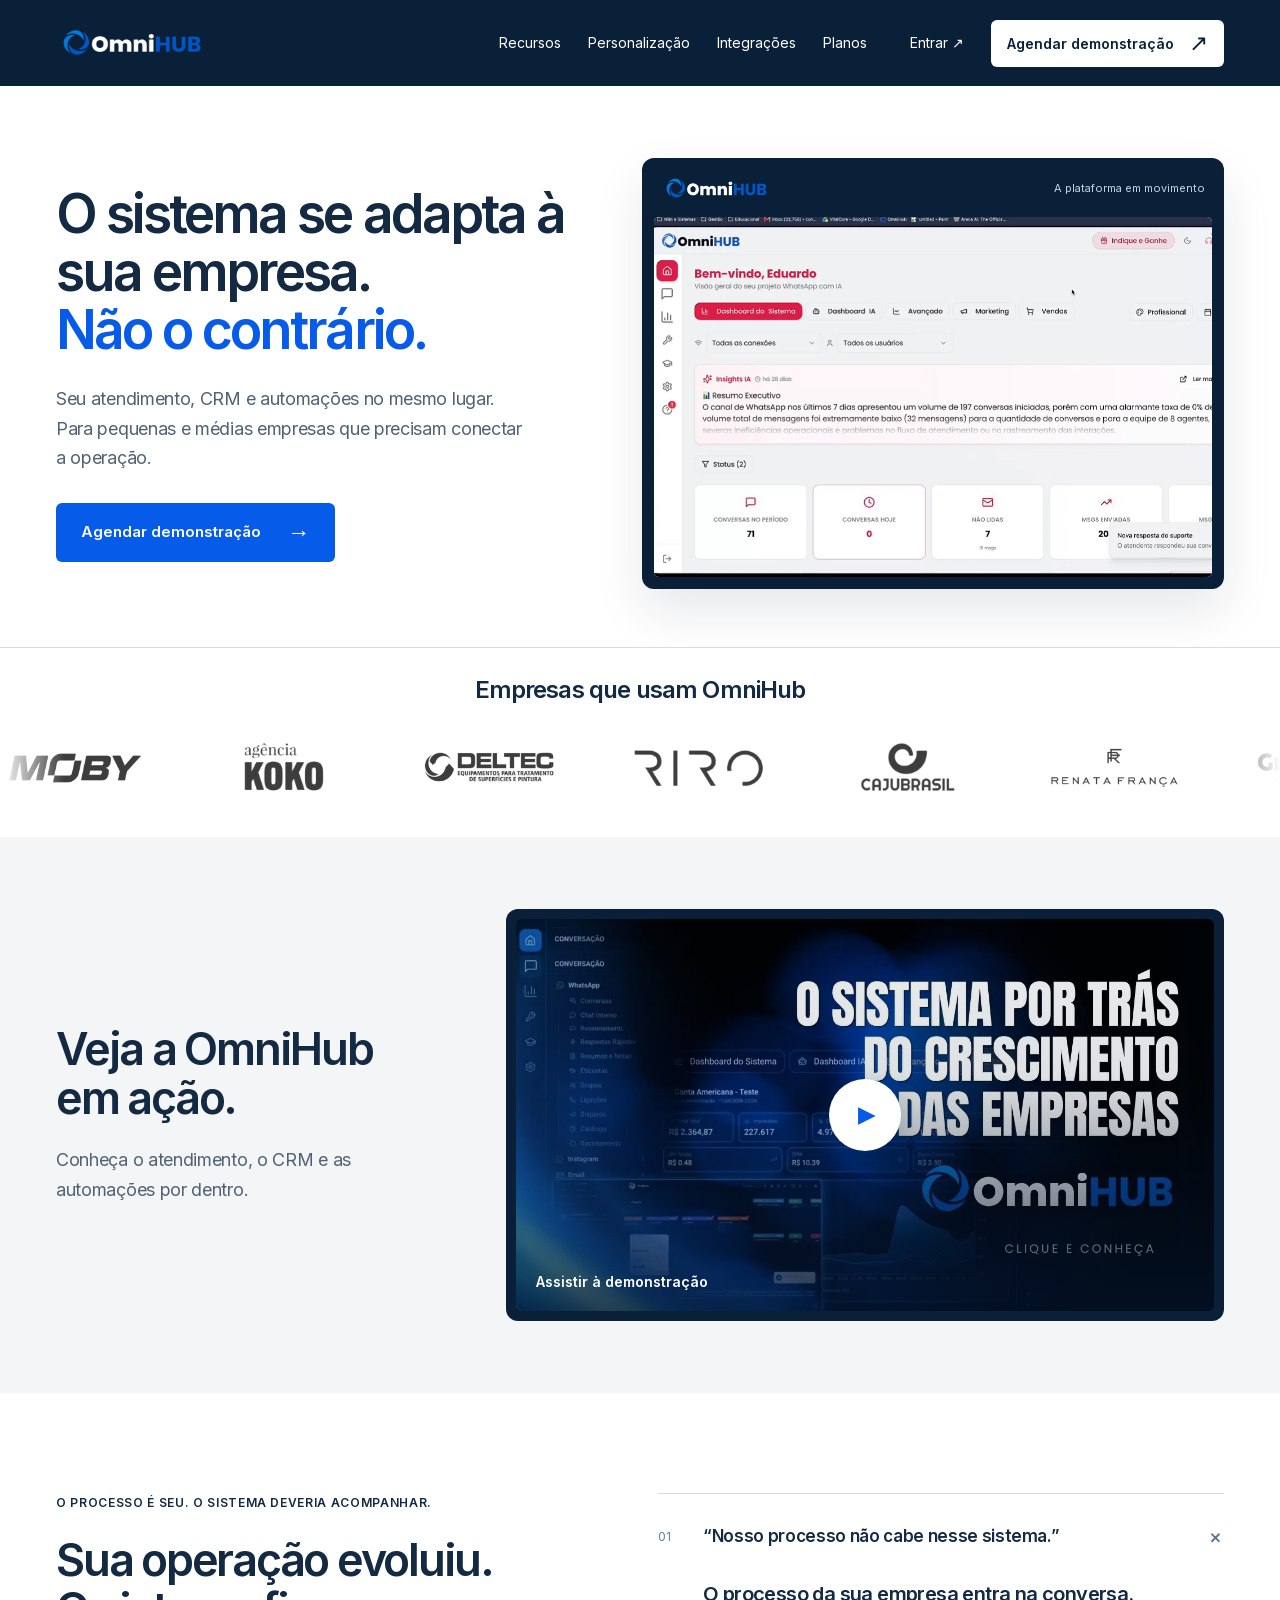
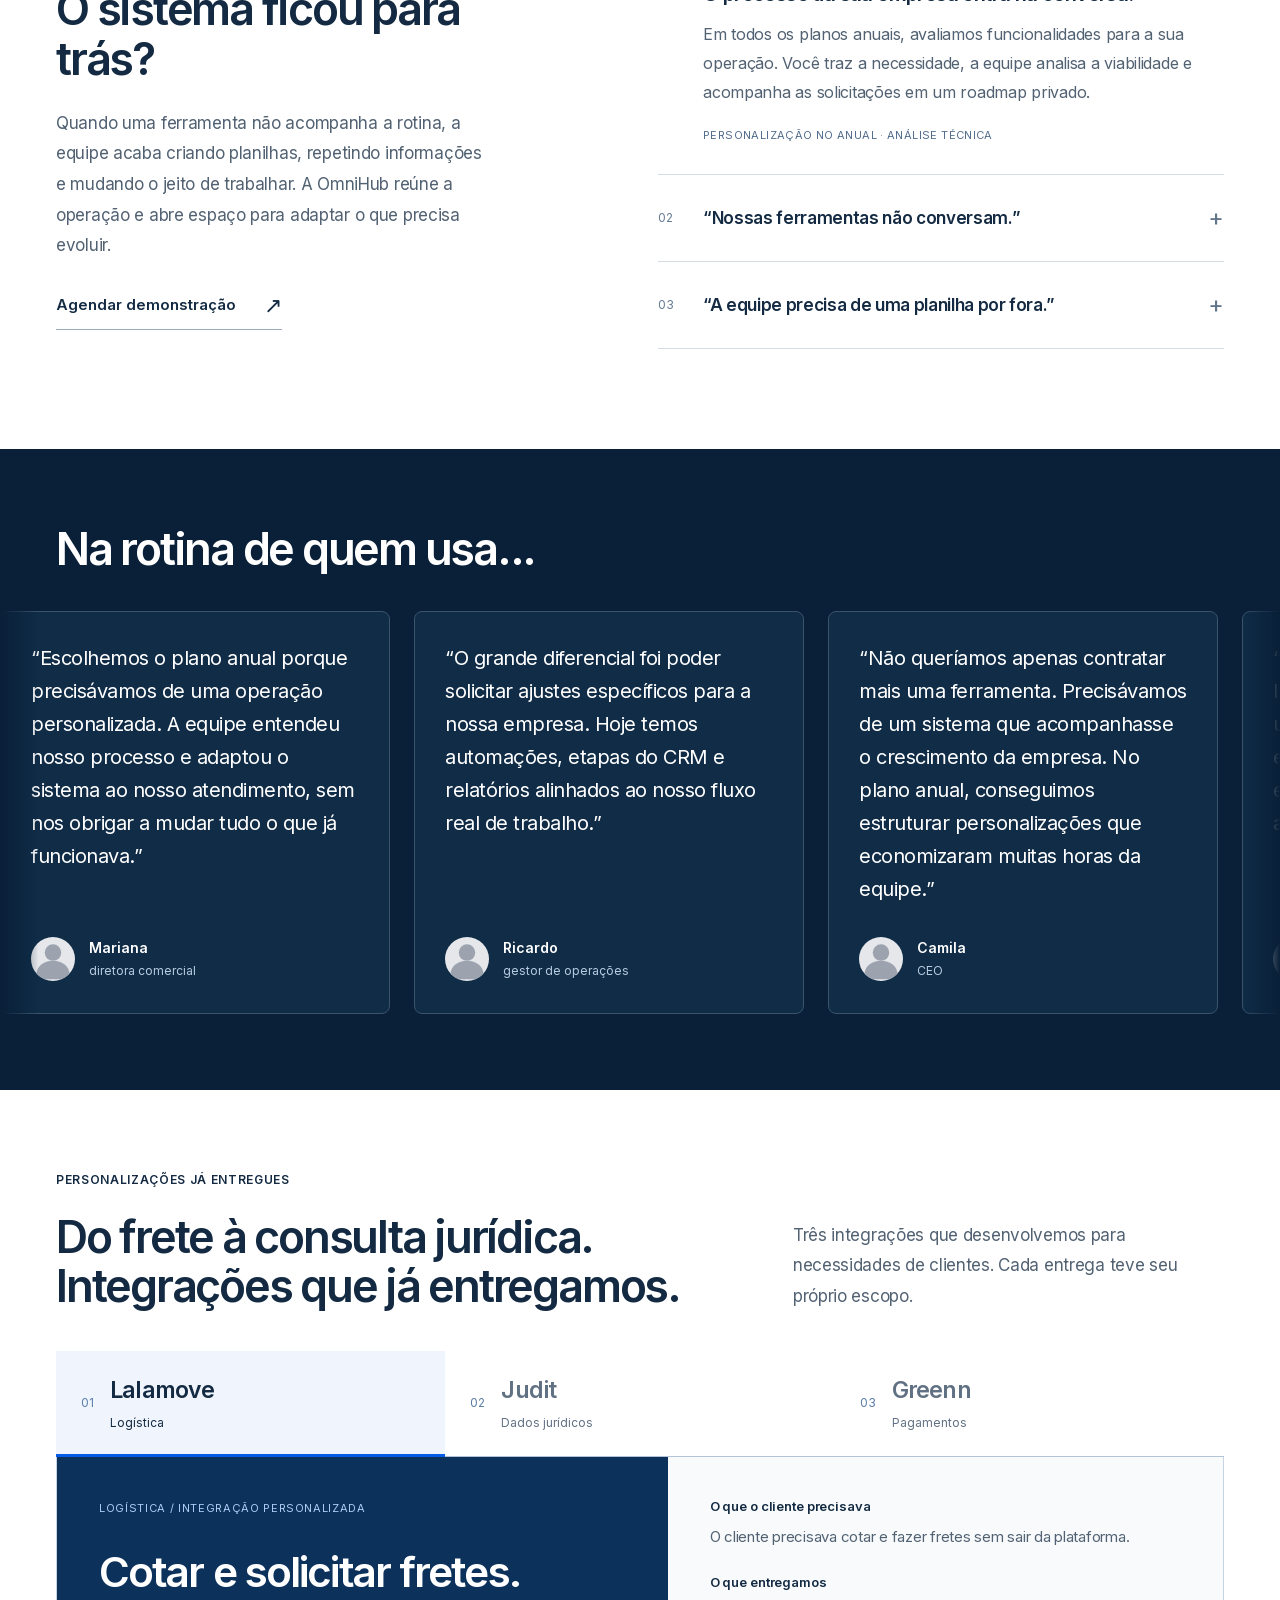
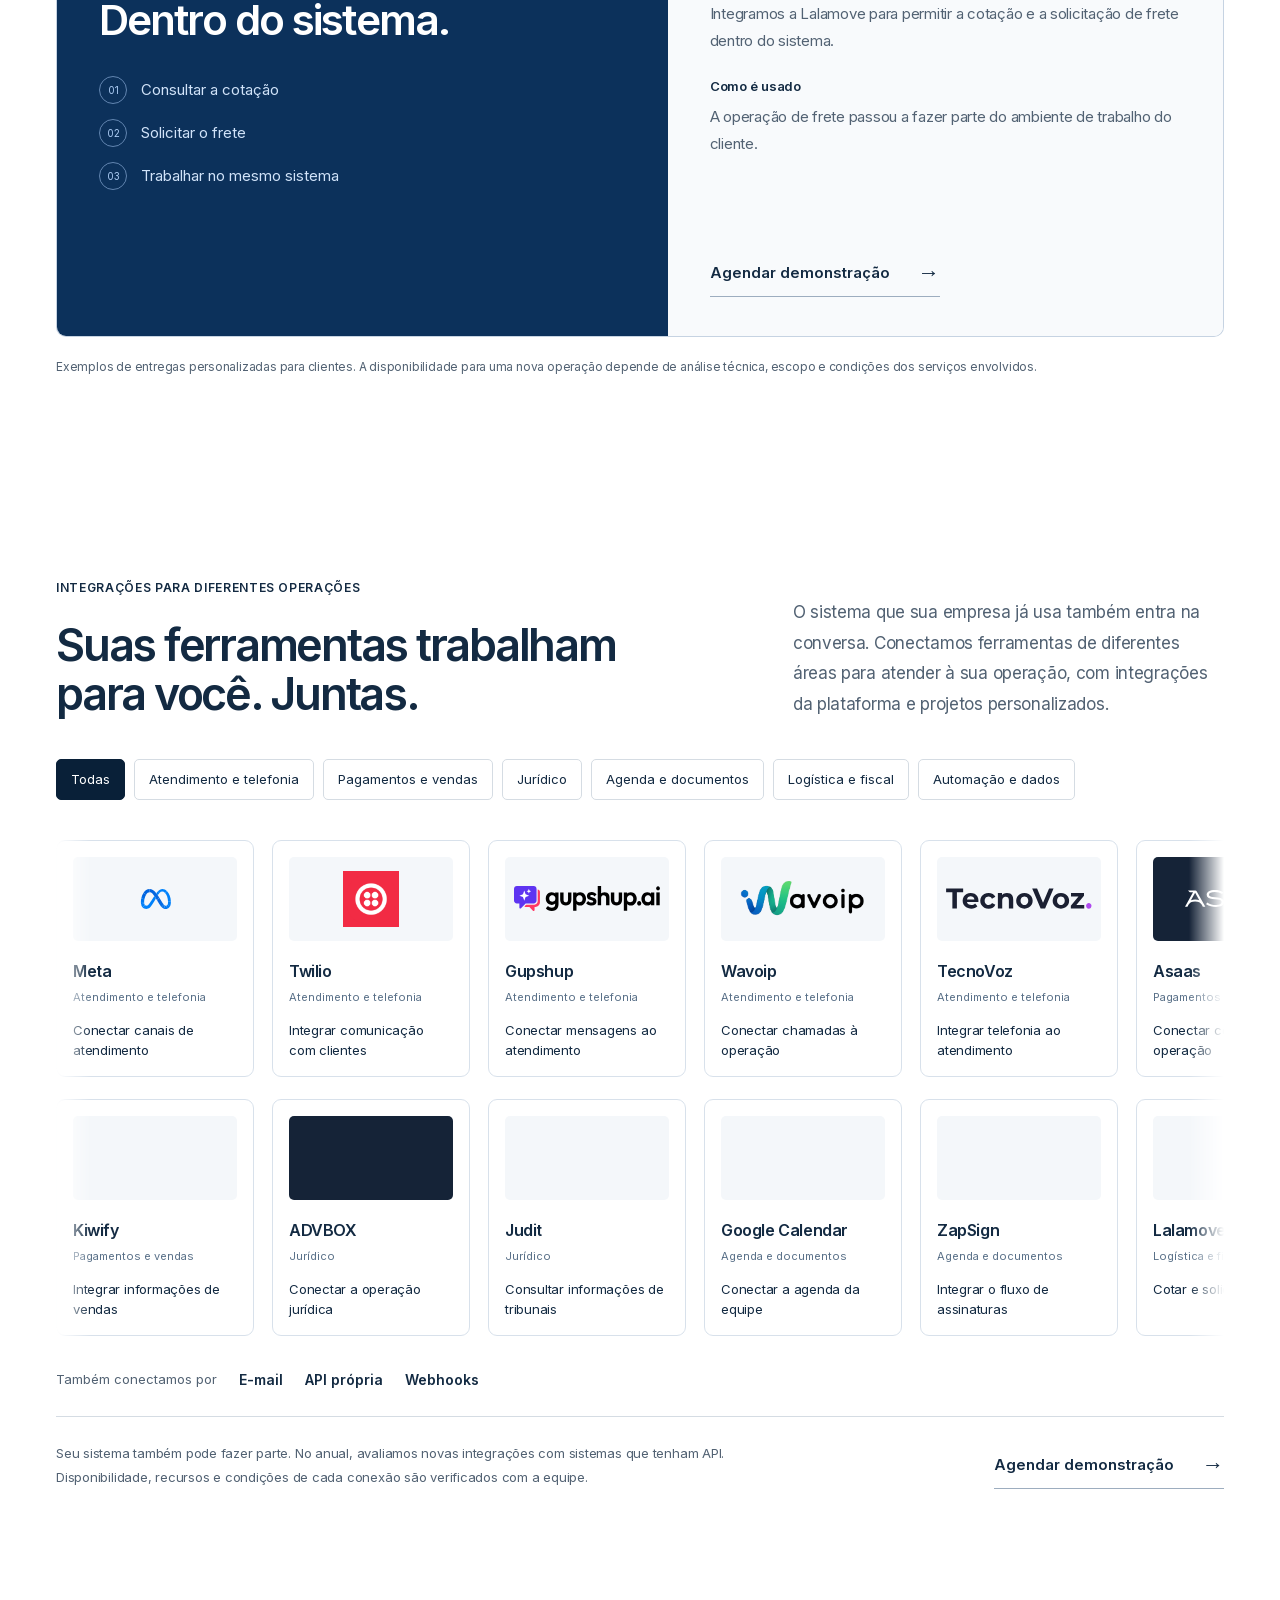
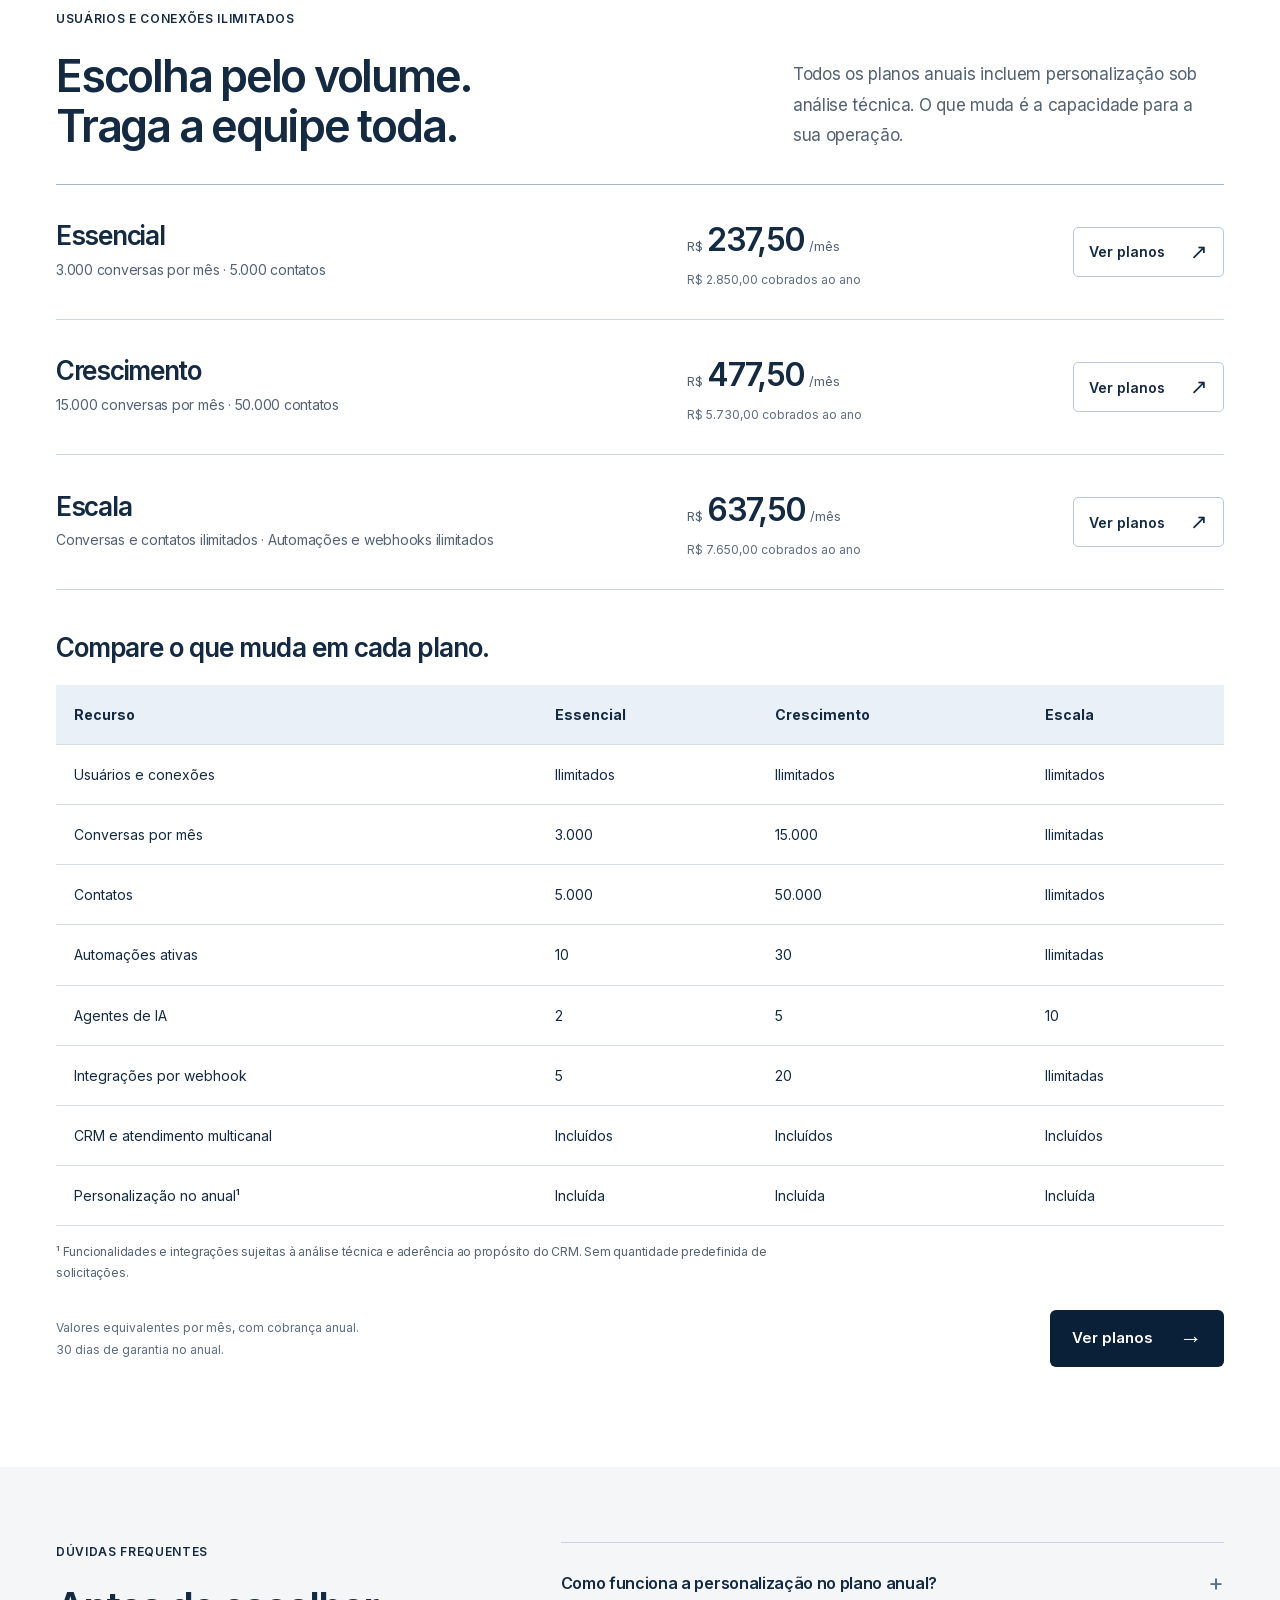
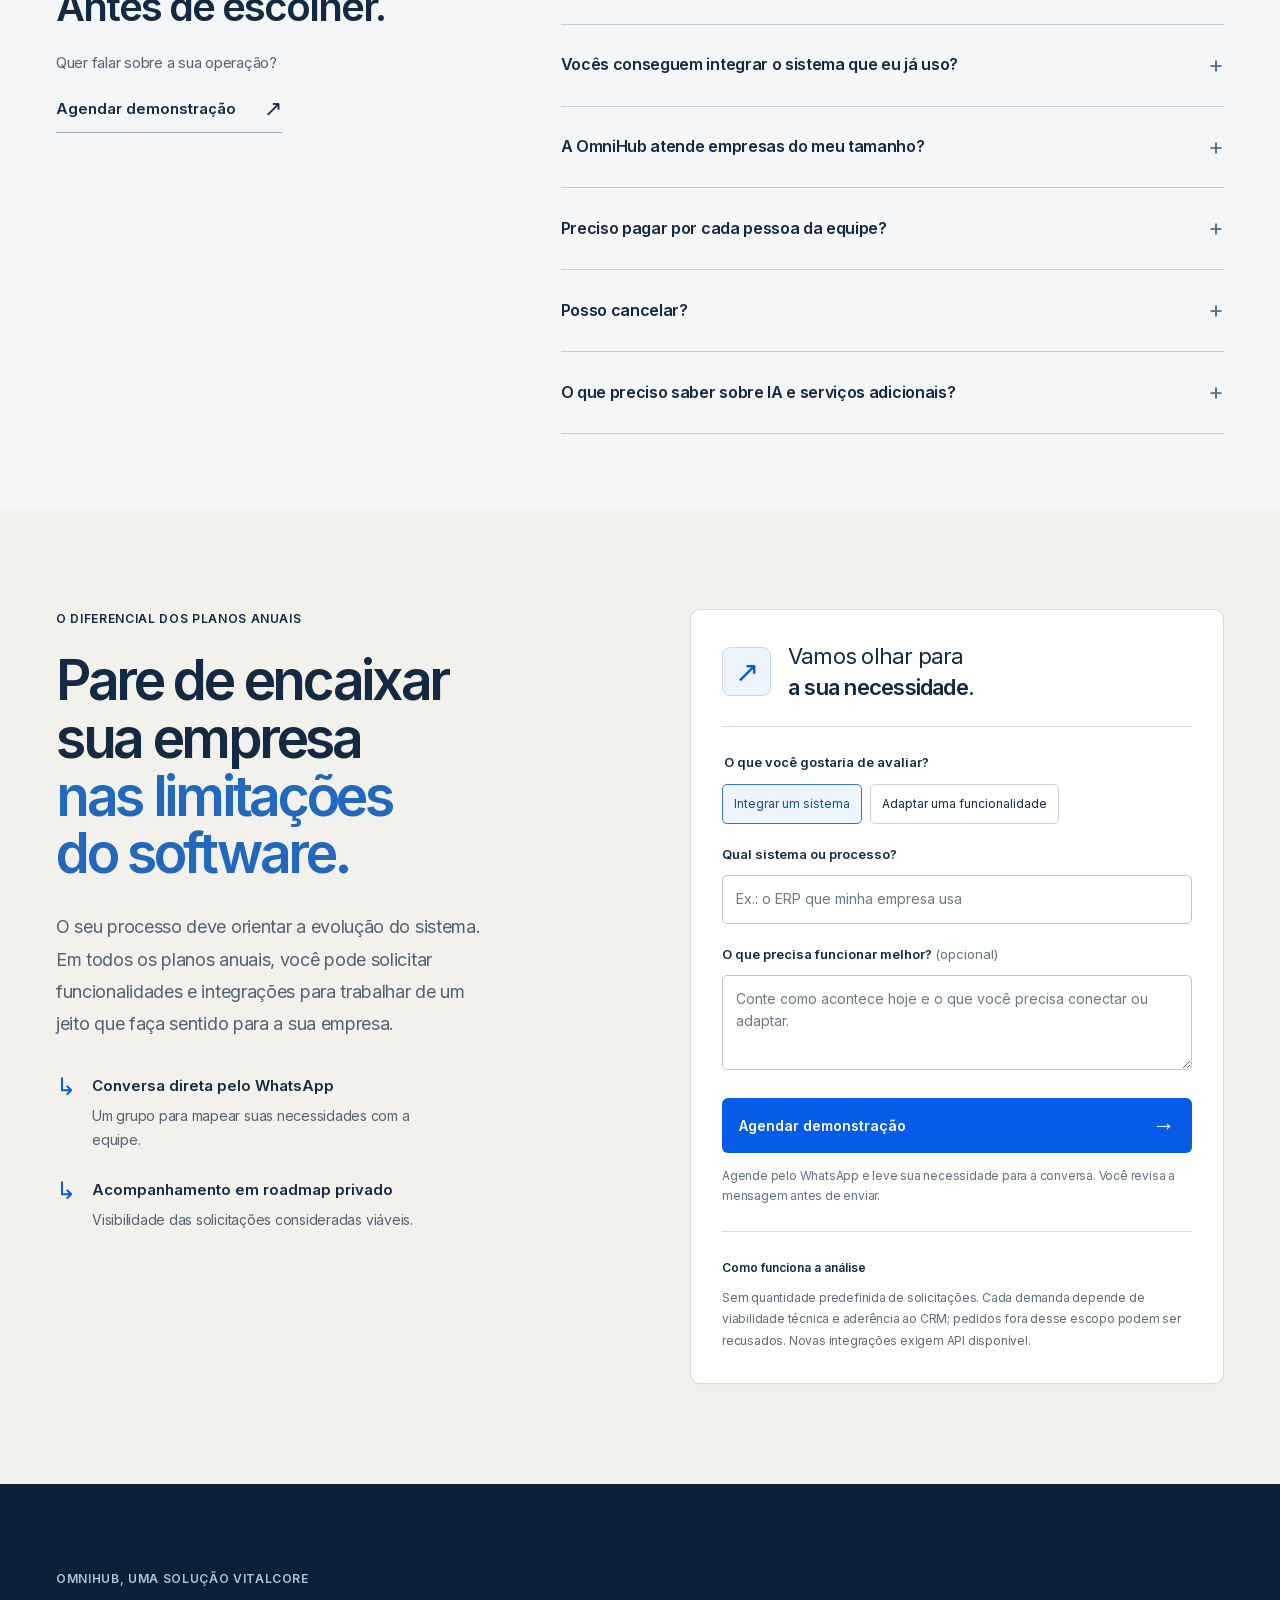
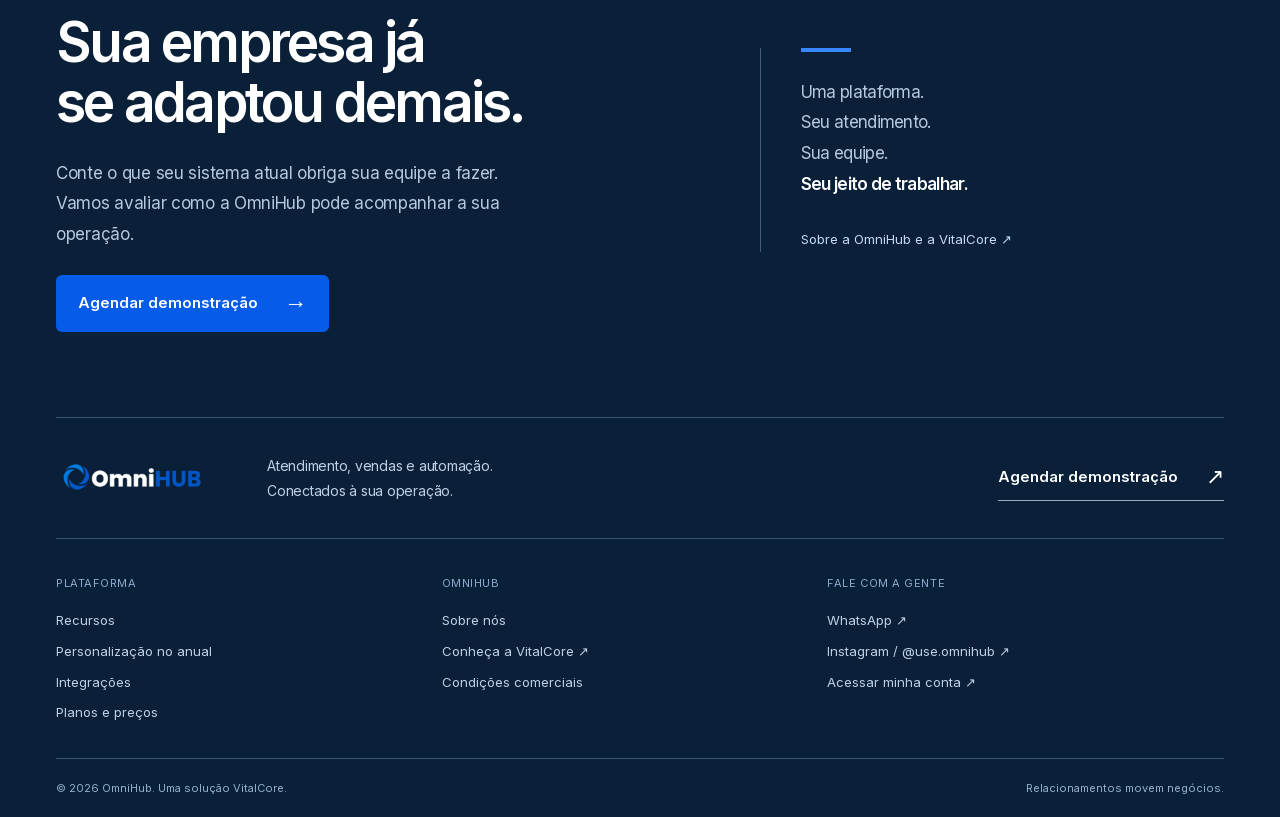
==== commit 0e85c246: "Replace hero screenshot with optimized product animation" ====
--- a/index.html
+++ b/index.html
@@ -5,7 +5,7 @@
       <p class="hero-description">Seu atendimento, CRM e automações no mesmo lugar.<br> Para pequenas e médias empresas que precisam conectar a operação.</p>
       <div class="hero-actions"><a class="button blue" href="https://wa.me/5519996414843?text=Ol%C3%A1%21+Quero+agendar+uma+demonstra%C3%A7%C3%A3o+da+OmniHub+para+minha+empresa.">Agendar demonstração <span aria-hidden="true">→</span></a></div>
     </div>
-    <figure class="hero-product"><figcaption><img src="/assets/logo.webp" width="170" height="47" alt="OmniHub"><span>Visão do atendimento</span></figcaption><div class="hero-product-screen"><img src="/assets/produto/dashboard.webp" width="1600" height="900" alt="Tela real da OmniHub com indicadores de atendimento, atividade por hora e distribuição de contatos por etiquetas" fetchpriority="high"></div></figure>
+    <figure class="hero-product"><figcaption><img src="/assets/logo.webp" width="170" height="47" alt="OmniHub"><span>A plataforma em movimento</span></figcaption><div class="hero-product-screen"><video class="hero-animation" width="990" height="640" autoplay muted loop playsinline preload="auto" poster="/assets/produto/hero-demo.webp" aria-label="Prévia animada da plataforma OmniHub"><source src="/assets/produto/hero-demo.mp4" type="video/mp4"><img src="/assets/produto/hero-demo.webp" width="990" height="640" alt="Prévia da plataforma OmniHub"></video></div></figure>
   </div>
 </section>
 <section class="clients"><div class="wrap clients-caption"><p>Empresas que usam OmniHub</p></div><div class="client-carousel" id="client-carousel" role="region" aria-label="Clientes da OmniHub, carrossel de logotipos"><div class="client-track"><div class="client-sequence"><div class="client-logo"><img src="/assets/clientes/00.webp" alt="Moby" loading="lazy" width="180" height="75"></div><div class="client-logo"><img src="/assets/clientes/01.webp" alt="Agência Koko" loading="lazy" width="180" height="75"></div><div class="client-logo"><img src="/assets/clientes/02.webp" alt="Deltec" loading="lazy" width="180" height="75"></div><div class="client-logo"><img src="/assets/clientes/03.webp" alt="Riro" loading="lazy" width="180" height="75"></div><div class="client-logo"><img src="/assets/clientes/04.webp" alt="CajuBrasil" loading="lazy" width="180" height="75"></div><div class="client-logo"><img src="/assets/clientes/05.webp" alt="Renata França" loading="lazy" width="180" height="75"></div><div class="client-logo"><img src="/assets/clientes/06.webp" alt="Grupo Filler" loading="lazy" width="180" height="75"></div><div class="client-logo"><img src="/assets/clientes/07.webp" alt="Plast & Co" loading="lazy" width="180" height="75"></div><div class="client-logo"><img src="/assets/clientes/08.webp" alt="Grupo Morecap" loading="lazy" width="180" height="75"></div><div class="client-logo"><img src="/assets/clientes/09.webp" alt="MyMerchan" loading="lazy" width="180" height="75"></div><div class="client-logo"><img src="/assets/clientes/10.webp" alt="Fábrica de Estudos" loading="lazy" width="180" height="75"></div><div class="client-logo"><img src="/assets/clientes/11.webp" alt="GFE" loading="lazy" width="180" height="75"></div><div class="client-logo"><img src="/assets/clientes/12.webp" alt="OxigenAr" loading="lazy" width="180" height="75"></div><div class="client-logo"><img src="/assets/clientes/13.webp" alt="Del Veneto" loading="lazy" width="180" height="75"></div><div class="client-logo"><img src="/assets/clientes/14.webp" alt="SuiteService" loading="lazy" width="180" height="75"></div><div class="client-logo"><img src="/assets/clientes/15.webp" alt="Mohave" loading="lazy" width="180" height="75"></div><div class="client-logo"><img src="/assets/clientes/16.webp" alt="Persol" loading="lazy" width="180" height="75"></div></div><div class="client-sequence" aria-hidden="true"><div class="client-logo"><img src="/assets/clientes/00.webp" alt="Moby" loading="lazy" width="180" height="75"></div><div class="client-logo"><img src="/assets/clientes/01.webp" alt="Agência Koko" loading="lazy" width="180" height="75"></div><div class="client-logo"><img src="/assets/clientes/02.webp" alt="Deltec" loading="lazy" width="180" height="75"></div><div class="client-logo"><img src="/assets/clientes/03.webp" alt="Riro" loading="lazy" width="180" height="75"></div><div class="client-logo"><img src="/assets/clientes/04.webp" alt="CajuBrasil" loading="lazy" width="180" height="75"></div><div class="client-logo"><img src="/assets/clientes/05.webp" alt="Renata França" loading="lazy" width="180" height="75"></div><div class="client-logo"><img src="/assets/clientes/06.webp" alt="Grupo Filler" loading="lazy" width="180" height="75"></div><div class="client-logo"><img src="/assets/clientes/07.webp" alt="Plast & Co" loading="lazy" width="180" height="75"></div><div class="client-logo"><img src="/assets/clientes/08.webp" alt="Grupo Morecap" loading="lazy" width="180" height="75"></div><div class="client-logo"><img src="/assets/clientes/09.webp" alt="MyMerchan" loading="lazy" width="180" height="75"></div><div class="client-logo"><img src="/assets/clientes/10.webp" alt="Fábrica de Estudos" loading="lazy" width="180" height="75"></div><div class="client-logo"><img src="/assets/clientes/11.webp" alt="GFE" loading="lazy" width="180" height="75"></div><div class="client-logo"><img src="/assets/clientes/12.webp" alt="OxigenAr" loading="lazy" width="180" height="75"></div><div class="client-logo"><img src="/assets/clientes/13.webp" alt="Del Veneto" loading="lazy" width="180" height="75"></div><div class="client-logo"><img src="/assets/clientes/14.webp" alt="SuiteService" loading="lazy" width="180" height="75"></div><div class="client-logo"><img src="/assets/clientes/15.webp" alt="Mohave" loading="lazy" width="180" height="75"></div><div class="client-logo"><img src="/assets/clientes/16.webp" alt="Persol" loading="lazy" width="180" height="75"></div></div></div></div></section>
--- a/styles.css
+++ b/styles.css
@@ -97,3 +97,5 @@
 @media(prefers-reduced-motion:reduce){.quotes-window{overflow-x:auto;mask-image:none}.quotes-track{animation:none}.quotes-sequence[aria-hidden=true]{display:none}}
 
 .quote-avatar{background:#e5e7eb;color:#9ca3af;overflow:hidden}.quote-avatar>svg{display:block;width:100%;height:100%}
+
+.hero-product-screen>.hero-animation{display:block;width:100%;height:auto;aspect-ratio:990/640;object-fit:contain}
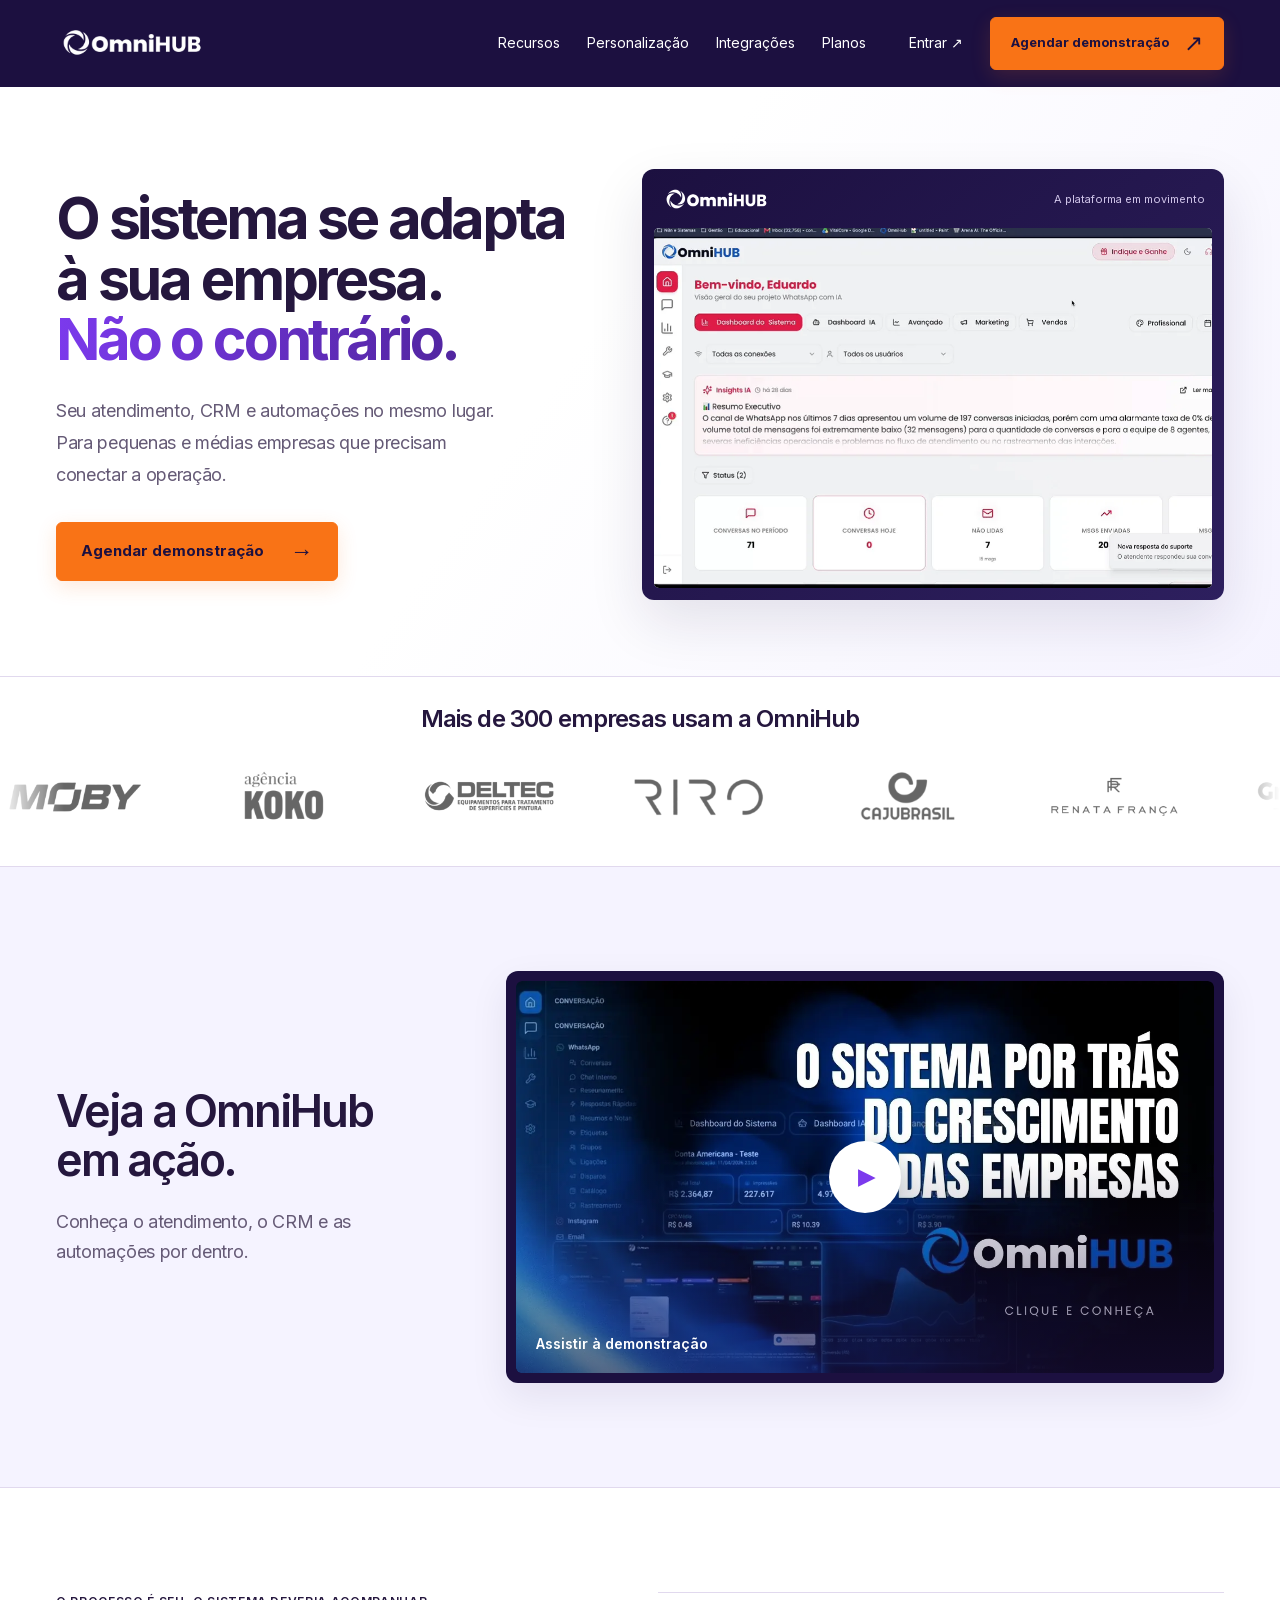
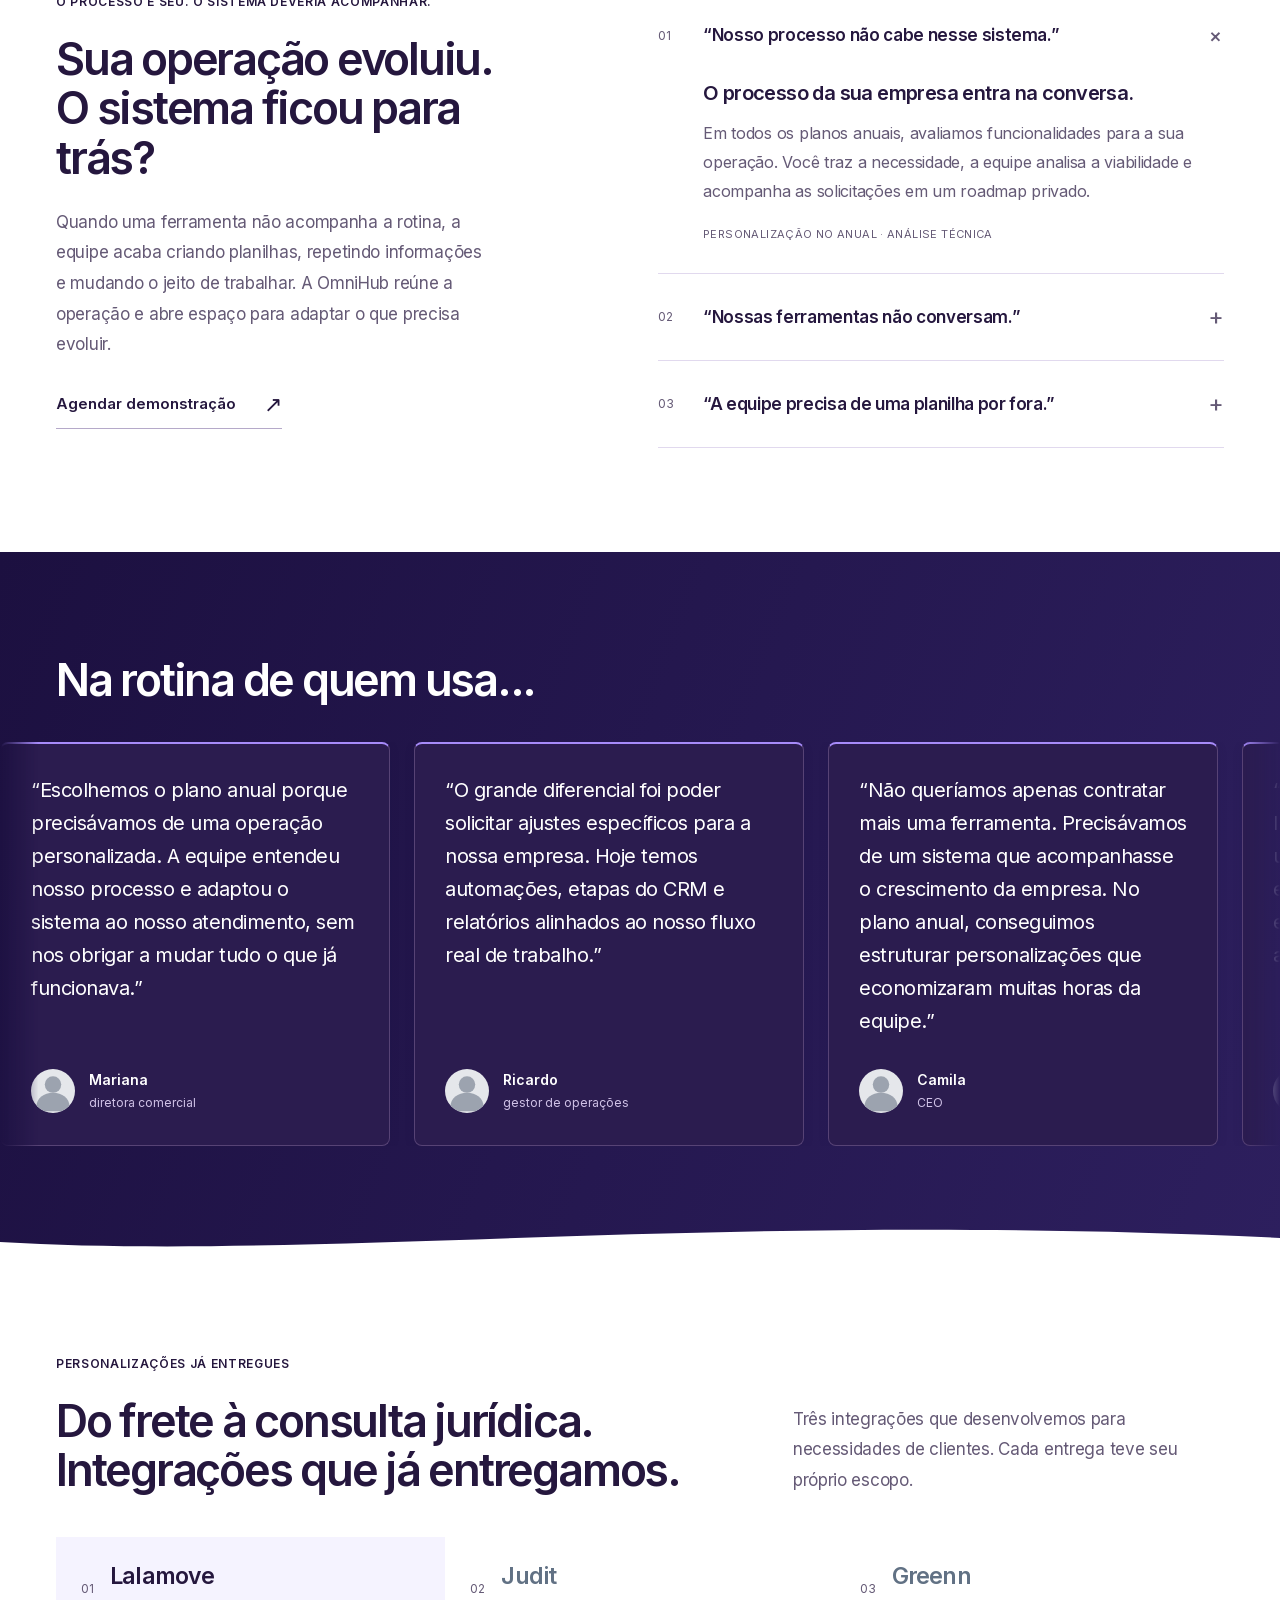
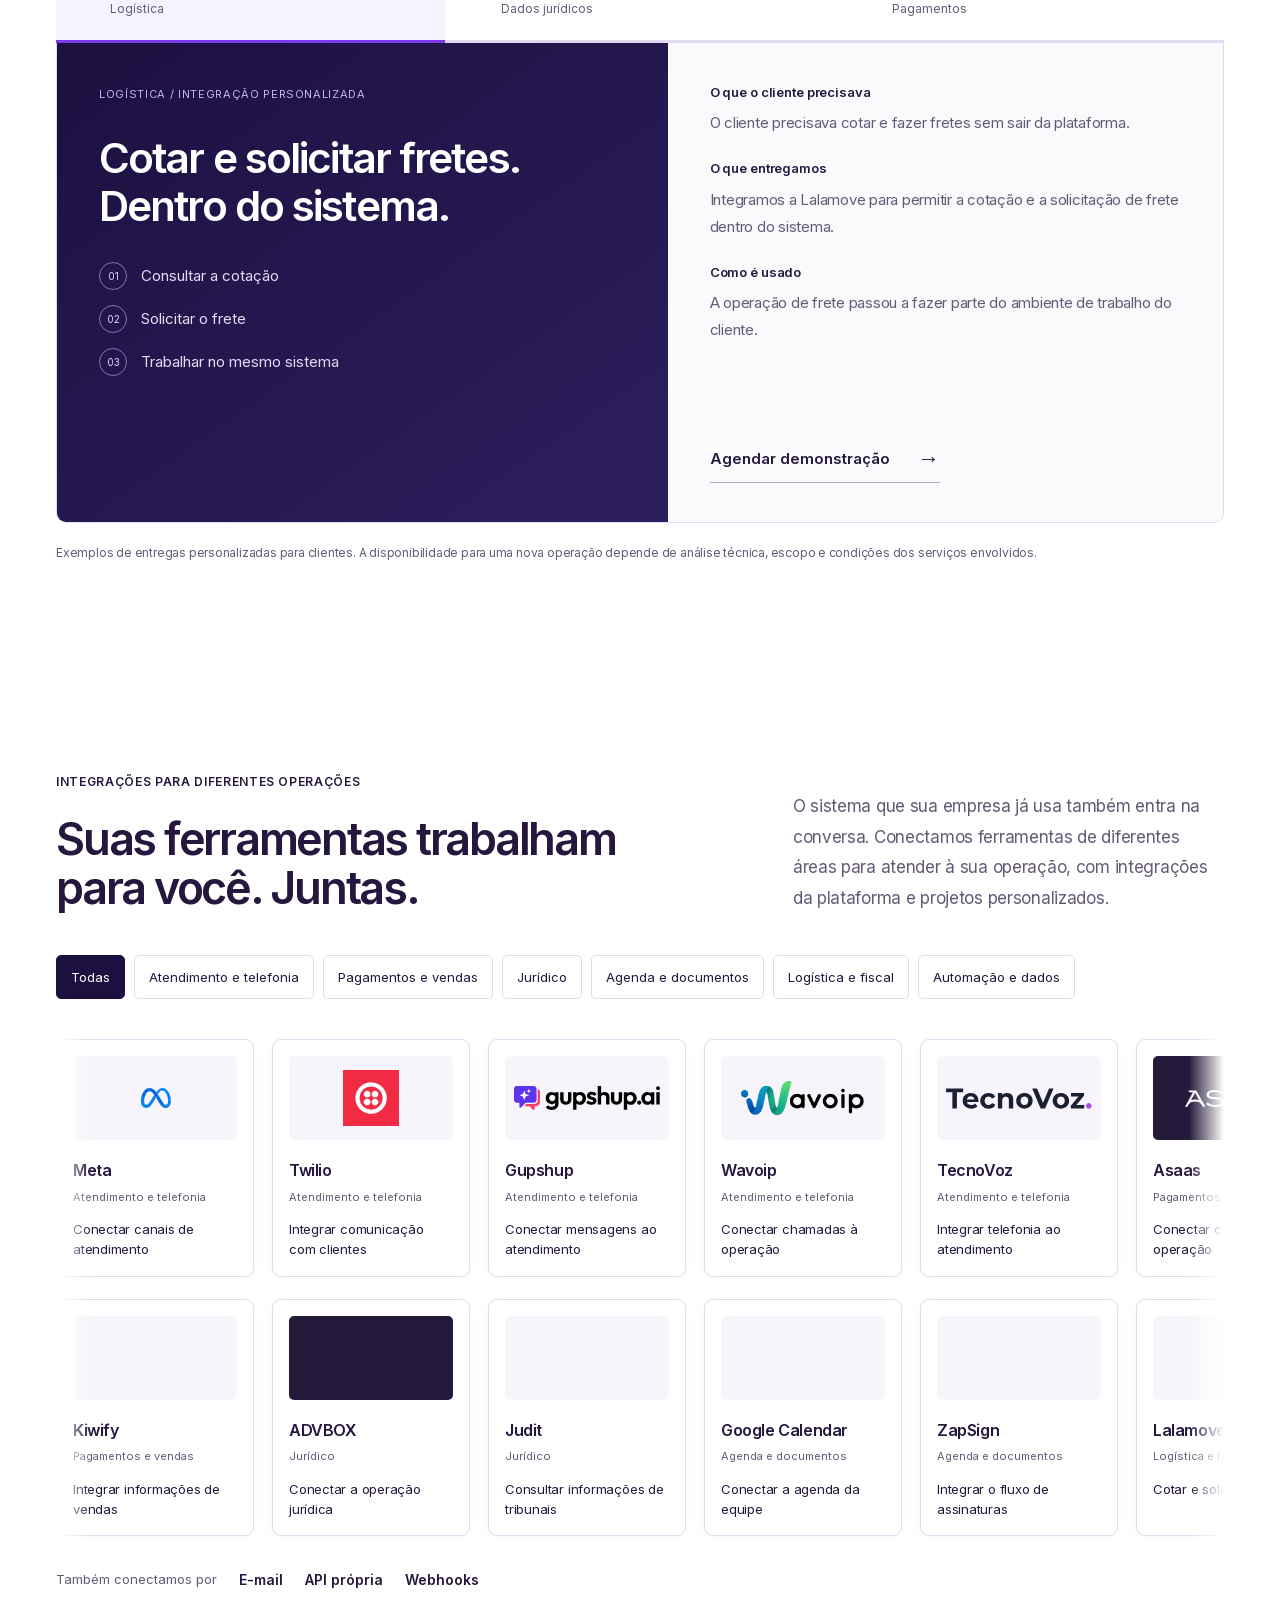
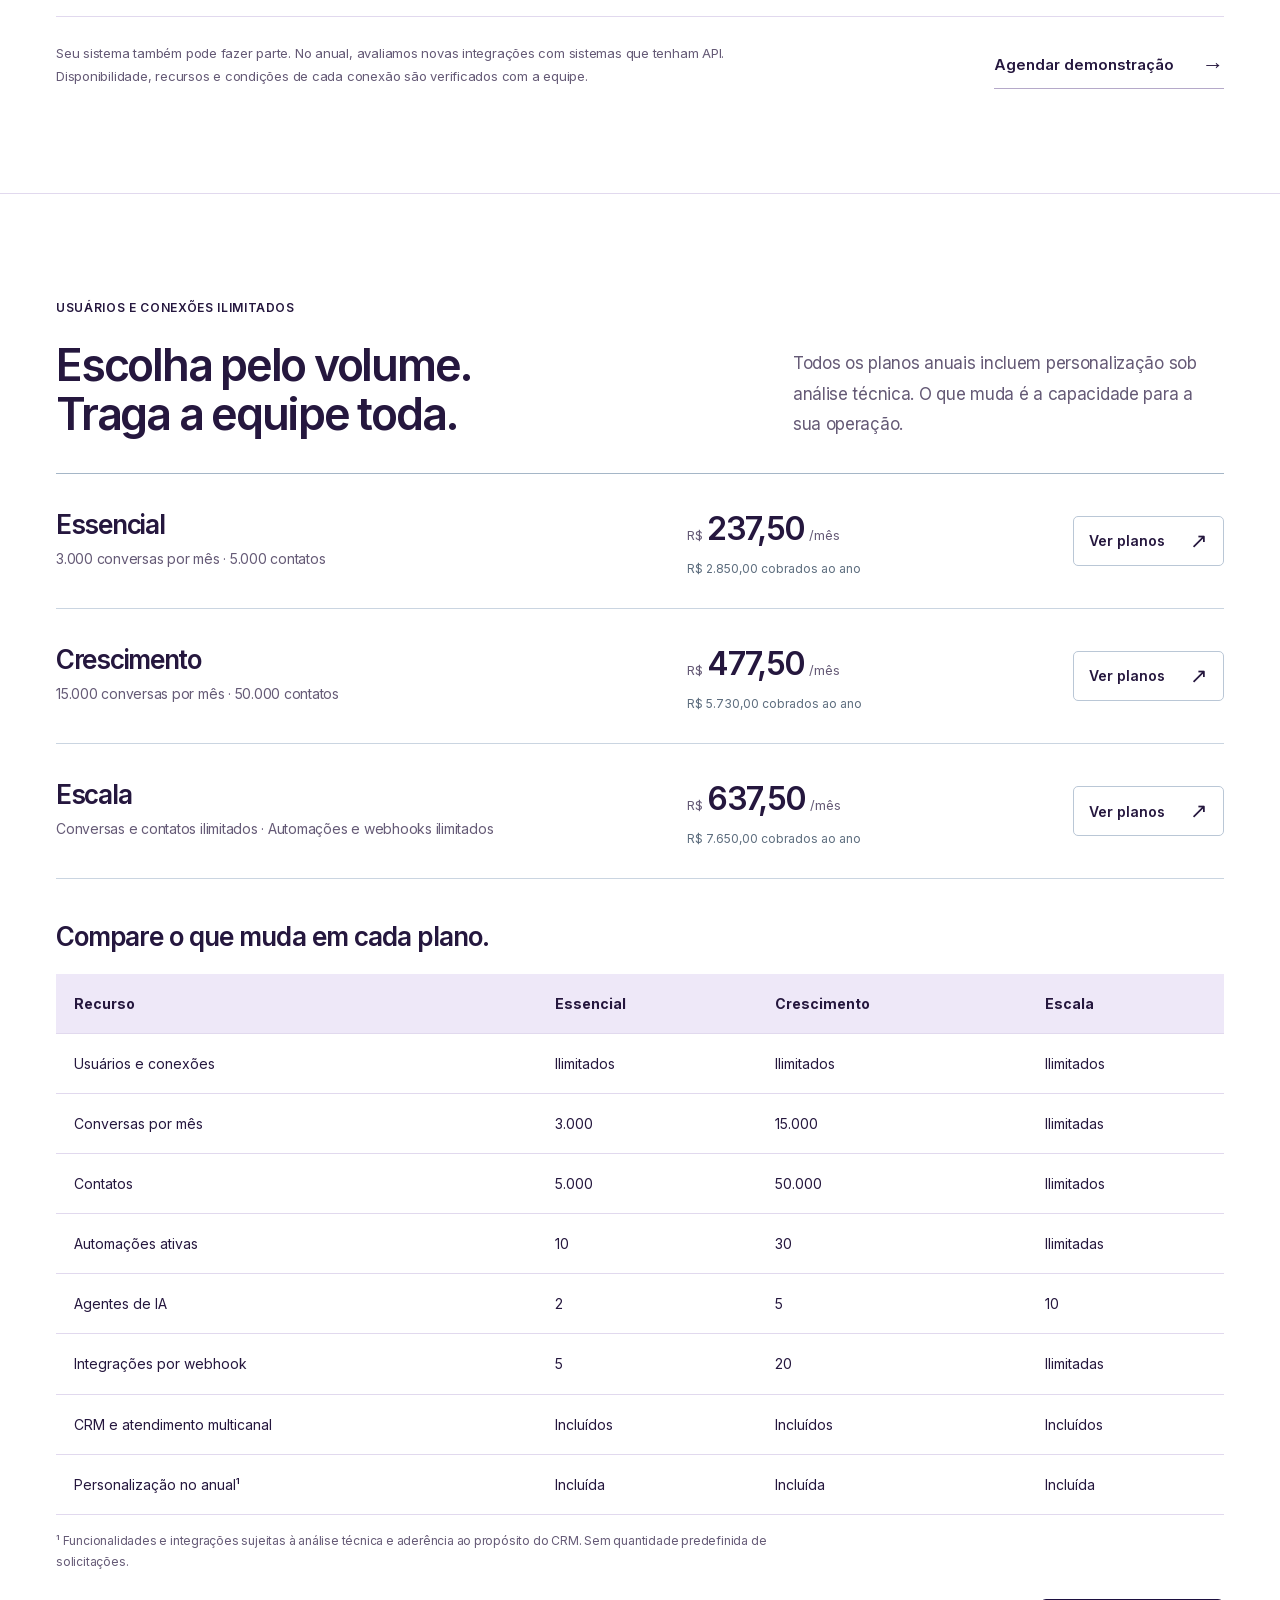
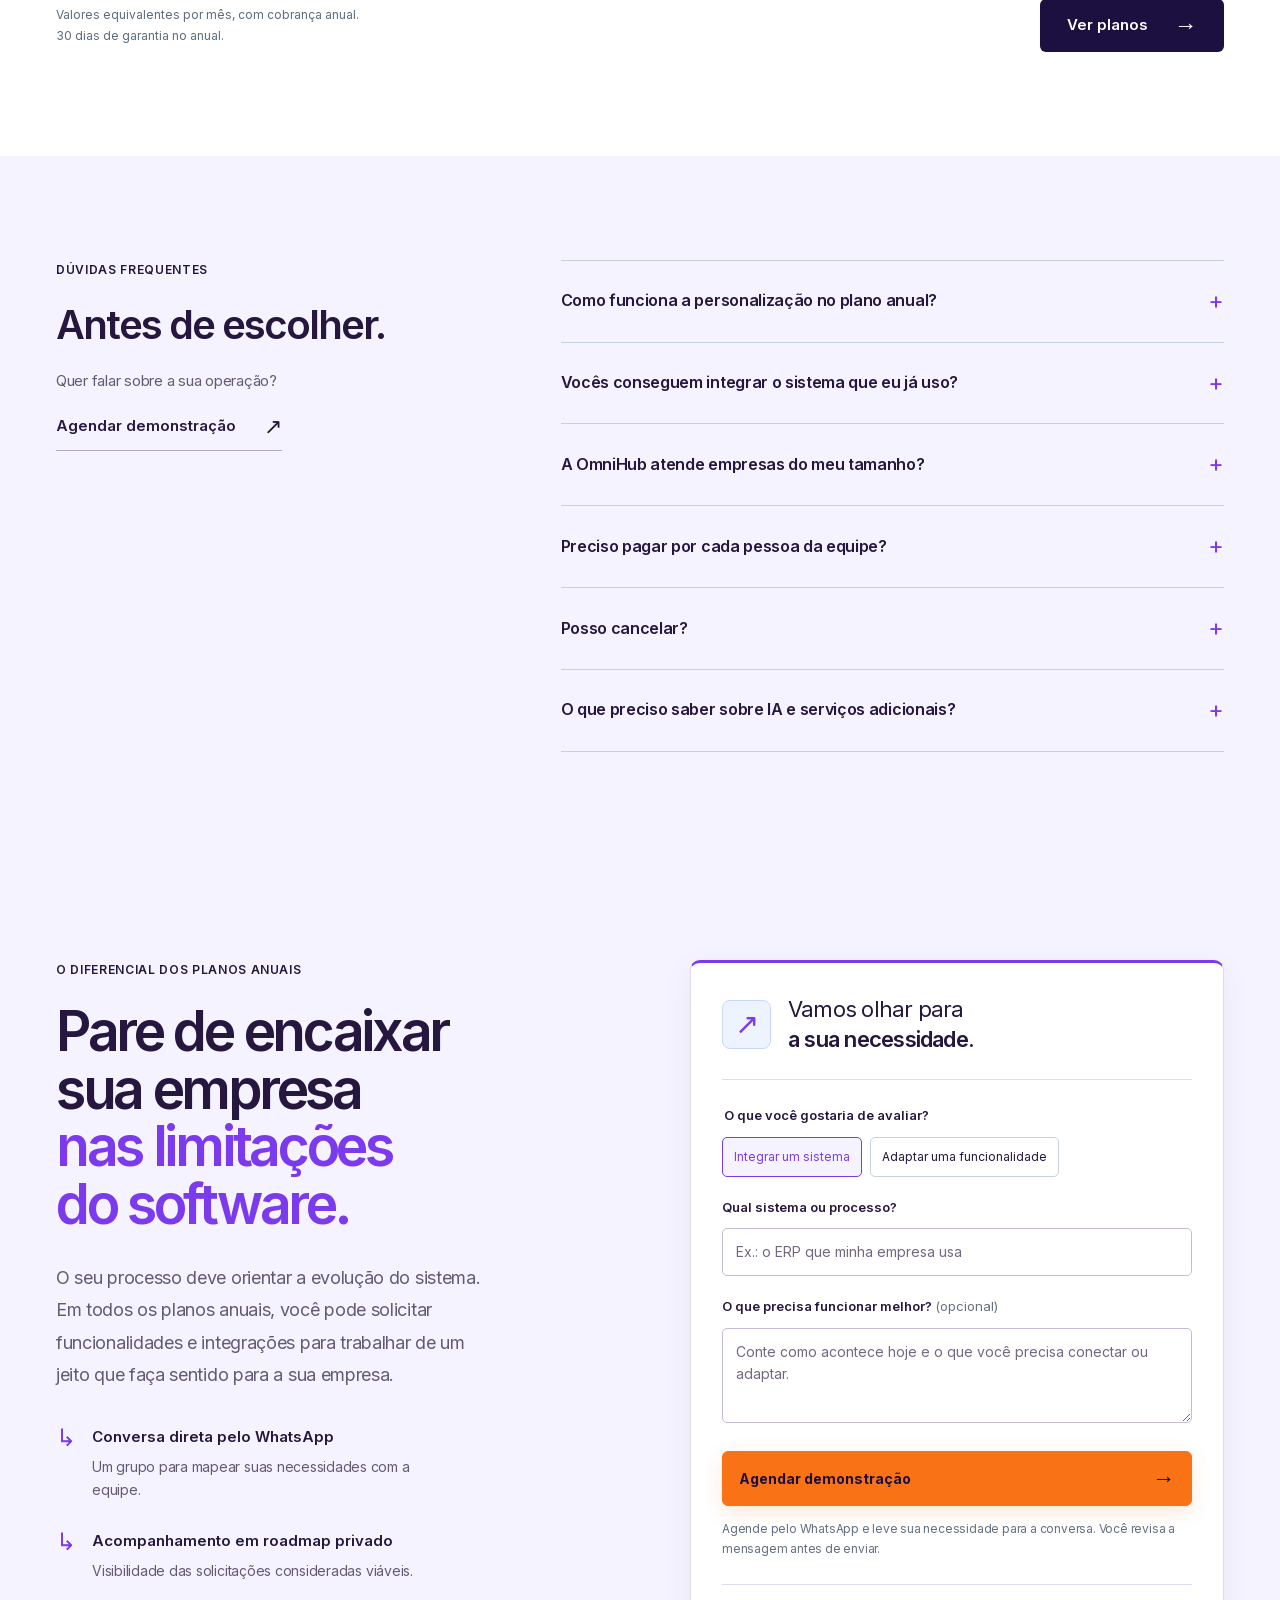
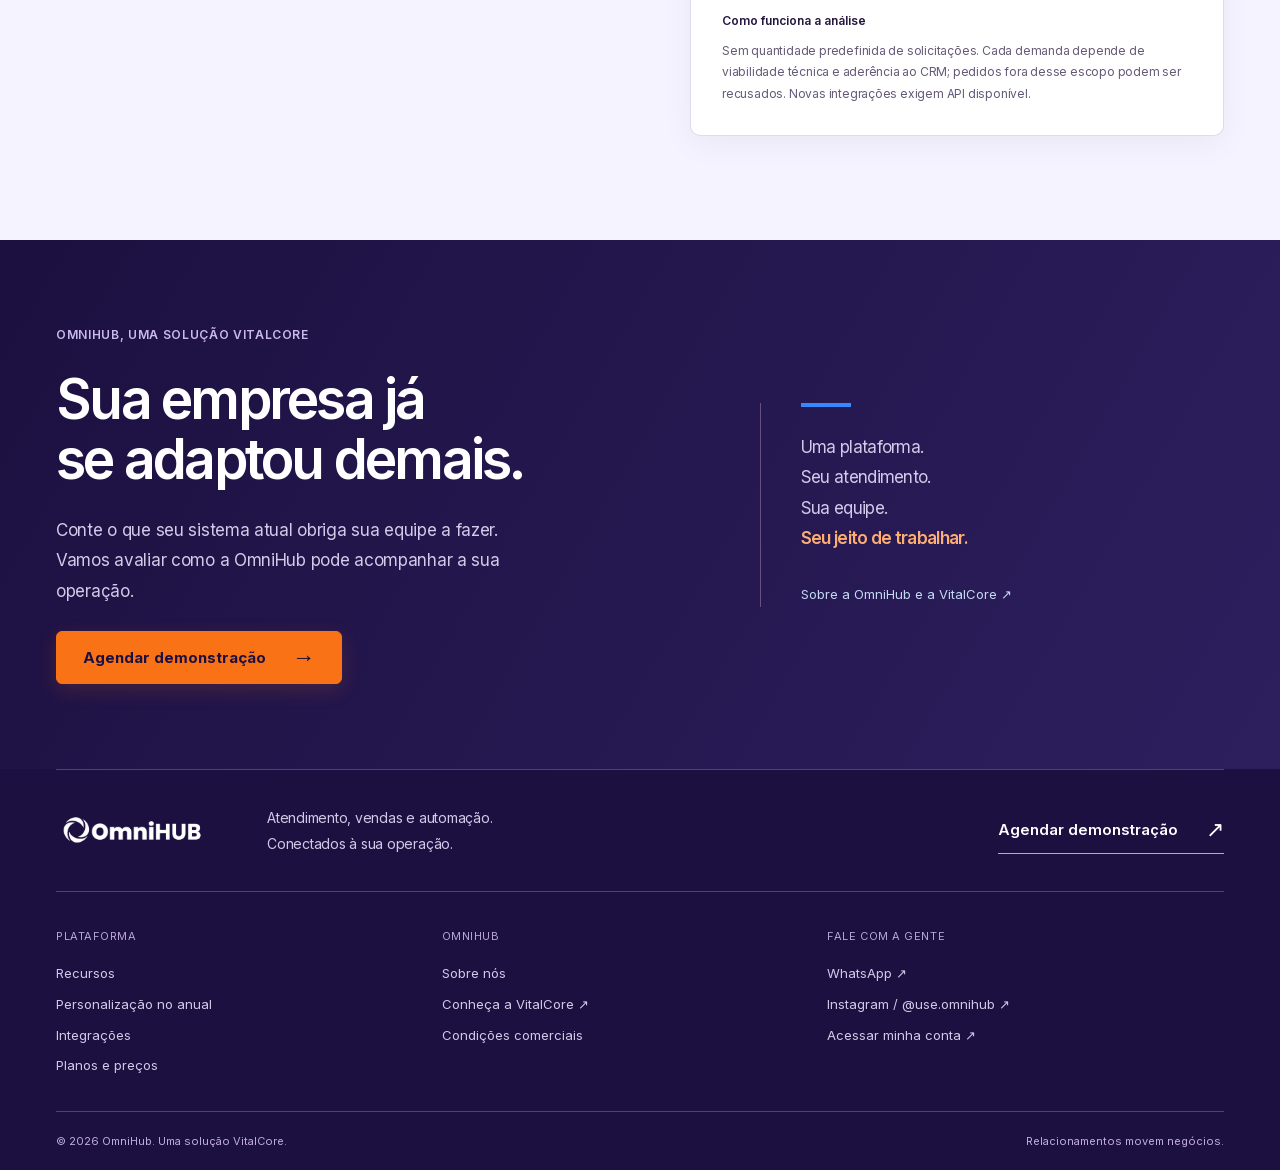
==== commit b2dedfc1: "Adopt violet and orange identity and refine navigation" ====
--- a/index.html
+++ b/index.html
@@ -1,4 +1,4 @@
-<!doctype html><html lang="pt-BR"><head><meta charset="utf-8"><meta name="viewport" content="width=device-width, initial-scale=1"><title>OmniHub | O CRM que se adapta à sua empresa</title><meta name="description" content="Sua empresa não precisa se adaptar às limitações do software. Reúna CRM e atendimento com personalização de funcionalidades e integrações no anual, sob análise técnica."><meta name="theme-color" content="#071c36"><meta name="google-site-verification" content="fr5wmhnkLUrRFdZlJ5WeFuo9M3Xpee2Pv4BbRFCl9nU"><link rel="canonical" href="https://omnihub.site/"><meta property="og:type" content="website"><meta property="og:locale" content="pt_BR"><meta property="og:title" content="OmniHub | O CRM que se adapta à sua empresa"><meta property="og:description" content="Sua empresa não precisa se adaptar às limitações do software. Reúna CRM e atendimento com personalização de funcionalidades e integrações no anual, sob análise técnica."><meta property="og:url" content="https://omnihub.site/"><meta property="og:image" content="https://omnihub.site/assets/social.png"><meta property="og:image:alt" content="OmniHub. O sistema se adapta à sua empresa. Não o contrário."><meta name="twitter:card" content="summary_large_image"><link rel="icon" href="/assets/favicon.svg" type="image/svg+xml"><link rel="preload" href="/assets/inter-0.woff2" as="font" type="font/woff2" crossorigin><link rel="stylesheet" href="/styles.css"><script type="application/ld+json">{"@context": "https://schema.org", "@type": "Organization", "name": "OmniHub", "url": "https://omnihub.site", "logo": "https://omnihub.site/assets/logo.webp", "sameAs": ["https://www.instagram.com/use.omnihub/"], "parentOrganization": {"@type": "Organization", "name": "VitalCore", "url": "https://www.vitalcore.com.br/"}}</script><noscript><style>.delivery-tabs,.product-tabs{display:none}.delivery-panel[hidden]{display:grid}.delivery-panel{margin-bottom:20px}</style></noscript><script src="/app.js" defer></script></head><body><a class="skip" href="#conteudo">Pular para o conteúdo</a><header class="site-header"><div class="wrap nav"><a href="/" class="brand" aria-label="OmniHub — início"><img src="/assets/logo.webp" width="170" height="47" alt="OmniHub"></a><button class="menu-toggle" aria-expanded="false" aria-controls="navigation">Menu <span aria-hidden="true">☰</span></button><nav id="navigation" aria-label="Principal"><a href="/#plataforma">Recursos</a><a href="/#personalizacao">Personalização <span class="nav-dot"></span></a><a href="/#integracoes">Integrações</a><a href="/planos/">Planos</a><a href="https://app.omnihub.site" class="login">Entrar <span aria-hidden="true">↗</span></a><a class="button small light" href="https://wa.me/5519996414843?text=Ol%C3%A1%21+Quero+agendar+uma+demonstra%C3%A7%C3%A3o+da+OmniHub+para+minha+empresa.">Agendar demonstração <span aria-hidden="true">↗</span></a></nav></div></header><main id="conteudo"><section class="hero hero-focused hero-with-product">
+<!doctype html><html lang="pt-BR"><head><meta charset="utf-8"><meta name="viewport" content="width=device-width, initial-scale=1"><title>OmniHub | O CRM que se adapta à sua empresa</title><meta name="description" content="Sua empresa não precisa se adaptar às limitações do software. Reúna CRM e atendimento com personalização de funcionalidades e integrações no anual, sob análise técnica."><meta name="theme-color" content="#1C1040"><meta name="google-site-verification" content="fr5wmhnkLUrRFdZlJ5WeFuo9M3Xpee2Pv4BbRFCl9nU"><link rel="canonical" href="https://omnihub.site/"><meta property="og:type" content="website"><meta property="og:locale" content="pt_BR"><meta property="og:title" content="OmniHub | O CRM que se adapta à sua empresa"><meta property="og:description" content="Sua empresa não precisa se adaptar às limitações do software. Reúna CRM e atendimento com personalização de funcionalidades e integrações no anual, sob análise técnica."><meta property="og:url" content="https://omnihub.site/"><meta property="og:image" content="https://omnihub.site/assets/social.png"><meta property="og:image:alt" content="OmniHub. O sistema se adapta à sua empresa. Não o contrário."><meta name="twitter:card" content="summary_large_image"><link rel="icon" href="/assets/favicon.svg" type="image/svg+xml"><link rel="preload" href="/assets/inter-0.woff2" as="font" type="font/woff2" crossorigin><link rel="stylesheet" href="/styles.css"><script type="application/ld+json">{"@context": "https://schema.org", "@type": "Organization", "name": "OmniHub", "url": "https://omnihub.site", "logo": "https://omnihub.site/assets/logo.webp", "sameAs": ["https://www.instagram.com/use.omnihub/"], "parentOrganization": {"@type": "Organization", "name": "VitalCore", "url": "https://www.vitalcore.com.br/"}}</script><noscript><style>.delivery-tabs,.product-tabs{display:none}.delivery-panel[hidden]{display:grid}.delivery-panel{margin-bottom:20px}@media(max-width:900px){.site-header{position:relative}.nav{height:auto;flex-wrap:wrap;padding-block:20px}.menu-toggle{display:none}.nav nav{display:flex;position:static;width:100%;height:auto;visibility:visible;opacity:1;transform:none}}</style></noscript><script src="/app.js" defer></script></head><body><a class="skip" href="#conteudo">Pular para o conteúdo</a><header class="site-header"><div class="wrap nav"><a href="/" class="brand" aria-label="OmniHub — início"><img src="/assets/logo.webp" width="170" height="47" alt="OmniHub"></a><button class="menu-toggle" aria-expanded="false" aria-controls="navigation"><span data-menu-label>Menu</span> <span data-menu-icon aria-hidden="true">☰</span></button><nav id="navigation" aria-label="Principal"><a href="/#plataforma">Recursos</a><a href="/#personalizacao">Personalização <span class="nav-dot"></span></a><a href="/#integracoes">Integrações</a><a href="/planos/">Planos</a><a href="https://app.omnihub.site" class="login">Entrar <span aria-hidden="true">↗</span></a><a class="button small blue" href="https://wa.me/5519996414843?text=Ol%C3%A1%21+Quero+agendar+uma+demonstra%C3%A7%C3%A3o+da+OmniHub+para+minha+empresa.">Agendar demonstração <span aria-hidden="true">↗</span></a></nav></div></header><main id="conteudo"><section class="hero hero-focused hero-with-product">
   <div class="wrap hero-layout">
     <div class="hero-copy">
       <h1>O sistema se adapta à sua empresa.<br><span>Não o contrário.</span></h1>
@@ -8,7 +8,7 @@
     <figure class="hero-product"><figcaption><img src="/assets/logo.webp" width="170" height="47" alt="OmniHub"><span>A plataforma em movimento</span></figcaption><div class="hero-product-screen"><video class="hero-animation" width="990" height="640" autoplay muted loop playsinline preload="auto" poster="/assets/produto/hero-demo.webp" aria-label="Prévia animada da plataforma OmniHub"><source src="/assets/produto/hero-demo.mp4" type="video/mp4"><img src="/assets/produto/hero-demo.webp" width="990" height="640" alt="Prévia da plataforma OmniHub"></video></div></figure>
   </div>
 </section>
-<section class="clients"><div class="wrap clients-caption"><p>Empresas que usam OmniHub</p></div><div class="client-carousel" id="client-carousel" role="region" aria-label="Clientes da OmniHub, carrossel de logotipos"><div class="client-track"><div class="client-sequence"><div class="client-logo"><img src="/assets/clientes/00.webp" alt="Moby" loading="lazy" width="180" height="75"></div><div class="client-logo"><img src="/assets/clientes/01.webp" alt="Agência Koko" loading="lazy" width="180" height="75"></div><div class="client-logo"><img src="/assets/clientes/02.webp" alt="Deltec" loading="lazy" width="180" height="75"></div><div class="client-logo"><img src="/assets/clientes/03.webp" alt="Riro" loading="lazy" width="180" height="75"></div><div class="client-logo"><img src="/assets/clientes/04.webp" alt="CajuBrasil" loading="lazy" width="180" height="75"></div><div class="client-logo"><img src="/assets/clientes/05.webp" alt="Renata França" loading="lazy" width="180" height="75"></div><div class="client-logo"><img src="/assets/clientes/06.webp" alt="Grupo Filler" loading="lazy" width="180" height="75"></div><div class="client-logo"><img src="/assets/clientes/07.webp" alt="Plast & Co" loading="lazy" width="180" height="75"></div><div class="client-logo"><img src="/assets/clientes/08.webp" alt="Grupo Morecap" loading="lazy" width="180" height="75"></div><div class="client-logo"><img src="/assets/clientes/09.webp" alt="MyMerchan" loading="lazy" width="180" height="75"></div><div class="client-logo"><img src="/assets/clientes/10.webp" alt="Fábrica de Estudos" loading="lazy" width="180" height="75"></div><div class="client-logo"><img src="/assets/clientes/11.webp" alt="GFE" loading="lazy" width="180" height="75"></div><div class="client-logo"><img src="/assets/clientes/12.webp" alt="OxigenAr" loading="lazy" width="180" height="75"></div><div class="client-logo"><img src="/assets/clientes/13.webp" alt="Del Veneto" loading="lazy" width="180" height="75"></div><div class="client-logo"><img src="/assets/clientes/14.webp" alt="SuiteService" loading="lazy" width="180" height="75"></div><div class="client-logo"><img src="/assets/clientes/15.webp" alt="Mohave" loading="lazy" width="180" height="75"></div><div class="client-logo"><img src="/assets/clientes/16.webp" alt="Persol" loading="lazy" width="180" height="75"></div></div><div class="client-sequence" aria-hidden="true"><div class="client-logo"><img src="/assets/clientes/00.webp" alt="Moby" loading="lazy" width="180" height="75"></div><div class="client-logo"><img src="/assets/clientes/01.webp" alt="Agência Koko" loading="lazy" width="180" height="75"></div><div class="client-logo"><img src="/assets/clientes/02.webp" alt="Deltec" loading="lazy" width="180" height="75"></div><div class="client-logo"><img src="/assets/clientes/03.webp" alt="Riro" loading="lazy" width="180" height="75"></div><div class="client-logo"><img src="/assets/clientes/04.webp" alt="CajuBrasil" loading="lazy" width="180" height="75"></div><div class="client-logo"><img src="/assets/clientes/05.webp" alt="Renata França" loading="lazy" width="180" height="75"></div><div class="client-logo"><img src="/assets/clientes/06.webp" alt="Grupo Filler" loading="lazy" width="180" height="75"></div><div class="client-logo"><img src="/assets/clientes/07.webp" alt="Plast & Co" loading="lazy" width="180" height="75"></div><div class="client-logo"><img src="/assets/clientes/08.webp" alt="Grupo Morecap" loading="lazy" width="180" height="75"></div><div class="client-logo"><img src="/assets/clientes/09.webp" alt="MyMerchan" loading="lazy" width="180" height="75"></div><div class="client-logo"><img src="/assets/clientes/10.webp" alt="Fábrica de Estudos" loading="lazy" width="180" height="75"></div><div class="client-logo"><img src="/assets/clientes/11.webp" alt="GFE" loading="lazy" width="180" height="75"></div><div class="client-logo"><img src="/assets/clientes/12.webp" alt="OxigenAr" loading="lazy" width="180" height="75"></div><div class="client-logo"><img src="/assets/clientes/13.webp" alt="Del Veneto" loading="lazy" width="180" height="75"></div><div class="client-logo"><img src="/assets/clientes/14.webp" alt="SuiteService" loading="lazy" width="180" height="75"></div><div class="client-logo"><img src="/assets/clientes/15.webp" alt="Mohave" loading="lazy" width="180" height="75"></div><div class="client-logo"><img src="/assets/clientes/16.webp" alt="Persol" loading="lazy" width="180" height="75"></div></div></div></div></section>
+<section class="clients"><div class="wrap clients-caption"><p>Mais de 300 empresas usam a OmniHub</p></div><div class="client-carousel" id="client-carousel" role="region" aria-label="Clientes da OmniHub, carrossel de logotipos"><div class="client-track"><div class="client-sequence"><div class="client-logo"><img src="/assets/clientes/00.webp" alt="Moby" loading="lazy" width="180" height="75"></div><div class="client-logo"><img src="/assets/clientes/01.webp" alt="Agência Koko" loading="lazy" width="180" height="75"></div><div class="client-logo"><img src="/assets/clientes/02.webp" alt="Deltec" loading="lazy" width="180" height="75"></div><div class="client-logo"><img src="/assets/clientes/03.webp" alt="Riro" loading="lazy" width="180" height="75"></div><div class="client-logo"><img src="/assets/clientes/04.webp" alt="CajuBrasil" loading="lazy" width="180" height="75"></div><div class="client-logo"><img src="/assets/clientes/05.webp" alt="Renata França" loading="lazy" width="180" height="75"></div><div class="client-logo"><img src="/assets/clientes/06.webp" alt="Grupo Filler" loading="lazy" width="180" height="75"></div><div class="client-logo"><img src="/assets/clientes/07.webp" alt="Plast & Co" loading="lazy" width="180" height="75"></div><div class="client-logo"><img src="/assets/clientes/08.webp" alt="Grupo Morecap" loading="lazy" width="180" height="75"></div><div class="client-logo"><img src="/assets/clientes/09.webp" alt="MyMerchan" loading="lazy" width="180" height="75"></div><div class="client-logo"><img src="/assets/clientes/10.webp" alt="Fábrica de Estudos" loading="lazy" width="180" height="75"></div><div class="client-logo"><img src="/assets/clientes/11.webp" alt="GFE" loading="lazy" width="180" height="75"></div><div class="client-logo"><img src="/assets/clientes/12.webp" alt="OxigenAr" loading="lazy" width="180" height="75"></div><div class="client-logo"><img src="/assets/clientes/13.webp" alt="Del Veneto" loading="lazy" width="180" height="75"></div><div class="client-logo"><img src="/assets/clientes/14.webp" alt="SuiteService" loading="lazy" width="180" height="75"></div><div class="client-logo"><img src="/assets/clientes/15.webp" alt="Mohave" loading="lazy" width="180" height="75"></div><div class="client-logo"><img src="/assets/clientes/16.webp" alt="Persol" loading="lazy" width="180" height="75"></div></div><div class="client-sequence" aria-hidden="true"><div class="client-logo"><img src="/assets/clientes/00.webp" alt="Moby" loading="lazy" width="180" height="75"></div><div class="client-logo"><img src="/assets/clientes/01.webp" alt="Agência Koko" loading="lazy" width="180" height="75"></div><div class="client-logo"><img src="/assets/clientes/02.webp" alt="Deltec" loading="lazy" width="180" height="75"></div><div class="client-logo"><img src="/assets/clientes/03.webp" alt="Riro" loading="lazy" width="180" height="75"></div><div class="client-logo"><img src="/assets/clientes/04.webp" alt="CajuBrasil" loading="lazy" width="180" height="75"></div><div class="client-logo"><img src="/assets/clientes/05.webp" alt="Renata França" loading="lazy" width="180" height="75"></div><div class="client-logo"><img src="/assets/clientes/06.webp" alt="Grupo Filler" loading="lazy" width="180" height="75"></div><div class="client-logo"><img src="/assets/clientes/07.webp" alt="Plast & Co" loading="lazy" width="180" height="75"></div><div class="client-logo"><img src="/assets/clientes/08.webp" alt="Grupo Morecap" loading="lazy" width="180" height="75"></div><div class="client-logo"><img src="/assets/clientes/09.webp" alt="MyMerchan" loading="lazy" width="180" height="75"></div><div class="client-logo"><img src="/assets/clientes/10.webp" alt="Fábrica de Estudos" loading="lazy" width="180" height="75"></div><div class="client-logo"><img src="/assets/clientes/11.webp" alt="GFE" loading="lazy" width="180" height="75"></div><div class="client-logo"><img src="/assets/clientes/12.webp" alt="OxigenAr" loading="lazy" width="180" height="75"></div><div class="client-logo"><img src="/assets/clientes/13.webp" alt="Del Veneto" loading="lazy" width="180" height="75"></div><div class="client-logo"><img src="/assets/clientes/14.webp" alt="SuiteService" loading="lazy" width="180" height="75"></div><div class="client-logo"><img src="/assets/clientes/15.webp" alt="Mohave" loading="lazy" width="180" height="75"></div><div class="client-logo"><img src="/assets/clientes/16.webp" alt="Persol" loading="lazy" width="180" height="75"></div></div></div></div></section>
 <section class="demo-section section" id="demonstracao" aria-labelledby="demo-title"><div class="wrap demo-layout">
   <div class="demo-intro"><h2 id="demo-title">Veja a OmniHub<br> em ação.</h2><p>Conheça o atendimento, o CRM e as automações por dentro.</p></div>
   <div class="product-preview video-preview"><div class="inline-player" id="demo-player"><a class="video-cover" href="https://www.youtube.com/watch?v=ewWse0kbH4g" data-demo aria-label="Assistir à demonstração da OmniHub"><img src="/assets/produto/video-demo.webp" width="1280" height="720" alt="Prévia da demonstração da plataforma OmniHub" loading="lazy"><span class="video-cover-shade" aria-hidden="true"></span><span class="video-play" aria-hidden="true">▶</span><span class="video-cover-label">Assistir à demonstração</span></a></div></div>
--- a/styles.css
+++ b/styles.css
@@ -99,3 +99,104 @@
 .quote-avatar{background:#e5e7eb;color:#9ca3af;overflow:hidden}.quote-avatar>svg{display:block;width:100%;height:100%}
 
 .hero-product-screen>.hero-animation{display:block;width:100%;height:auto;aspect-ratio:990/640;object-fit:contain}
+
+/* Navegação persistente e hierarquia de leitura. */
+html{scroll-padding-top:118px}
+.site-header{position:sticky;top:0;z-index:50;background:var(--navy);border-bottom:1px solid transparent;transition:background .25s,border-color .25s,box-shadow .25s}
+.site-header.is-scrolled{background:rgb(9 32 56 / 93%);backdrop-filter:blur(18px);-webkit-backdrop-filter:blur(18px);border-bottom-color:#ffffff1c;box-shadow:0 6px 24px #09203814}
+.nav nav>a:not(.button){position:relative}
+.nav nav>a:not(.button)::after{content:"";position:absolute;bottom:5px;left:0;width:100%;height:2px;background:#67a4ff;transform:scaleX(0);transform-origin:left;transition:transform .2s}
+.nav nav>a[aria-current]:not(.button)::after{transform:scaleX(1)}
+.nav nav>.button.blue:hover{color:#fff}
+.button{min-height:48px;padding:14px 26px;transition:background .2s,box-shadow .2s,transform .2s}
+.button.blue{box-shadow:0 6px 18px #075be929}
+.button.blue:hover{box-shadow:0 9px 24px #075be93d;transform:translateY(-2px)}
+.button.outline{background:transparent;border-color:#9aadc2}
+.nav .button.small{padding:14px 20px;font-size:13px}
+.hero-with-product{padding-top:82px;padding-bottom:76px}
+.hero-with-product h1{font-size:clamp(48px,4.5vw,64px);font-weight:700;line-height:1.05;letter-spacing:-.055em}
+.hero-with-product h1>span{color:var(--blue)}
+.hero-with-product .hero-description{font-size:18px;line-height:1.8;color:#53657a;max-width:460px}
+.section{padding-top:104px;padding-bottom:104px}
+.demo-section{background:#f0f5fb;border-top:1px solid #e4ebf4;border-bottom:1px solid #e4ebf4}
+.deliveries{padding-top:24px}
+.section-heading{margin-bottom:42px}
+.testimonials-carousel{margin-bottom:80px}
+.plan-overview{border-top:1px solid var(--line)}
+.price-card{box-shadow:0 2px 14px #0920380a;transition:transform .2s,box-shadow .2s}
+.price-card.featured{border-top:3px solid var(--blue)}
+.delivery-tabs button{transition:background .2s,box-shadow .2s}
+.delivery-tabs button:hover{background:#f0f5fb}
+.integration-filters button{min-height:44px;transition:background .2s,border-color .2s}
+@media(hover:hover){.price-card:hover{transform:translateY(-4px);box-shadow:0 12px 32px #09203814}.client-logo img{transition:opacity .2s}.client-logo:hover img{opacity:1}}
+@media(min-width:901px) and (max-width:1150px){.nav nav{gap:15px}.nav .button.small{padding:14px 16px;font-size:12px}.hero-with-product h1{font-size:48px}}
+@media(max-width:900px){
+ html{scroll-padding-top:106px}
+ .nav{height:78px}
+ .menu-toggle{z-index:2;min-width:90px;min-height:48px;justify-content:flex-end}
+ .menu-toggle [data-menu-icon]{font-size:24px;line-height:1;width:24px;text-align:center}
+ .nav nav{position:fixed;inset:78px 0 0;top:78px;width:100%;height:calc(100dvh - 78px);margin:0;display:flex;flex-direction:column;align-items:stretch;gap:0;padding:28px 36px max(30px,env(safe-area-inset-bottom));overflow-y:auto;overscroll-behavior:contain;background:var(--navy);box-shadow:none;border:0;visibility:hidden;opacity:0;transform:translateX(24px);transition:opacity .3s,transform .3s,visibility .3s}
+ .nav nav.is-open{display:flex;visibility:visible;opacity:1;transform:translateX(0)}
+ .nav nav>a:not(.button){font-size:25px;line-height:1.25;padding:18px 0;border-bottom:1px solid #ffffff1c;width:100%}
+ .nav nav>a:not(.button)::after{bottom:0;width:50px}
+ .nav nav>.login{margin:0}
+ .nav .button.small{font-size:16px;padding:18px 24px;min-height:58px;margin-top:28px;flex-shrink:0}
+ body.menu-is-open{overflow:hidden}
+ .site-header:has(.is-open){background:var(--navy);backdrop-filter:none;-webkit-backdrop-filter:none}
+ .hero-with-product{padding-top:54px;padding-bottom:54px}
+ .hero-with-product h1{font-size:42px}
+ .section{padding-top:80px;padding-bottom:80px}.deliveries{padding-top:20px}
+}
+@media(max-width:650px){
+ html{scroll-padding-top:102px}.nav{height:74px}
+ .nav nav{inset:74px 0 0;top:74px;height:calc(100dvh - 74px);padding:18px 24px max(24px,env(safe-area-inset-bottom))}
+ .nav nav>a:not(.button){font-size:23px;padding:17px 0}
+ .hero-with-product{padding:44px 0 38px}.hero-with-product h1{font-size:clamp(37px,9.8vw,54px);line-height:1.06}.hero-with-product .hero-description{font-size:16px;line-height:1.75}
+ .section{padding-top:64px;padding-bottom:64px}.deliveries{padding-top:16px}.section-heading{margin-bottom:30px}.testimonials-carousel{margin-bottom:48px}
+}
+@media(prefers-reduced-motion:reduce){.site-header,.nav nav,.nav nav>a::after,.button,.price-card,.delivery-tabs button,.client-logo img{transition:none}.button.blue:hover,.price-card:hover{transform:none}}
+
+/* Identidade OmniHub: violeta profundo, lavanda e ação em laranja. */
+:root{--ink:#25173e;--navy:#1c1040;--blue:#7c3aed;--muted:#655a76;--soft:#f5f3ff;--cream:#f5f3ff;--line:#e1d9ee;--action:#f97316}
+.site-header{background:var(--navy)}
+.site-header.is-scrolled{background:rgb(28 16 64 / 94%);border-bottom-color:#c4b5fd26;box-shadow:0 6px 24px #1c10401a}
+.brand img,.hero-product figcaption img{filter:brightness(0) invert(1)}
+.nav nav>a:hover{color:#ddd0ff}.nav nav>a:not(.button)::after{background:var(--action)}
+.button.blue{background:var(--action);color:var(--navy);font-weight:700;border-color:var(--action);box-shadow:0 6px 20px #f9731629}
+.button.blue:hover,.nav nav>.button.blue:hover{background:#fb923c;border-color:#fb923c;color:var(--navy);box-shadow:0 10px 28px #f9731640}
+.button.navy{background:var(--navy);color:#fff}.button.navy:hover{background:#2d1f5e}
+.button.outline{border-color:#a899bf;color:var(--navy)}.button.outline:hover{background:var(--soft)}
+.button.light{color:var(--navy)}.button.light:hover{background:#ede9fe}
+.text-link,.quiet-link{border-bottom-color:#b5a9c9}.text-link:hover,.quiet-link:hover{color:var(--blue)}
+a:focus-visible,button:focus-visible,summary:focus-visible,input:focus-visible,textarea:focus-visible,[tabindex]:focus-visible{outline-color:#a78bfa}
+.hero-with-product{background:linear-gradient(125deg,#fff 45%,#f5f3ff 100%)}
+.hero-with-product .hero-description{color:var(--muted)}
+.hero-with-product h1>span{color:var(--blue)}
+@supports(background-clip:text){.hero-with-product h1>span{background:linear-gradient(100deg,#7c3aed,#51259f);-webkit-background-clip:text;background-clip:text;color:transparent}}
+.hero-product{background:linear-gradient(140deg,#1c1040,#2d1f5e);box-shadow:0 22px 55px #1c10401c}
+.hero-product figcaption{color:#d0c5e9}.hero-product-screen{background:var(--soft)}
+.hero-with-product+.clients{background:#fff;border-top-color:var(--line)}
+.client-logo img{opacity:.6}.client-logo:hover img{opacity:1}
+.demo-section,.faq,.subhero{background:var(--soft);border-color:var(--line)}
+.demo-section .video-preview{background:var(--navy);box-shadow:0 14px 38px #1c104014}
+.inline-player{background:var(--navy)}.video-play{color:var(--blue)}.video-cover-shade{background:linear-gradient(0deg,#1c104099,transparent 55%)}
+.workday-details summary,.workday-details h3{color:var(--ink)}.task-icon,.expand-sign,.resource-label{color:var(--muted)}
+.delivery-tabs button{border-color:var(--line)}.delivery-tabs button:hover{background:var(--soft)}.delivery-tabs button[aria-selected=true]{background:var(--soft);border-color:var(--blue)}
+.delivery-tabs small,.delivery-tabs button>span{color:var(--muted)}
+.delivery-feature{background:linear-gradient(145deg,#1c1040,#2d1f5e)}.delivery-feature li{color:#e4ddf6}.delivery-feature li>span{border-color:#8873b7;color:#e3d7ff}.delivery-category{color:#c4b5e7}.delivery-panel{border-color:var(--line)}.delivery-detail p,.delivery-footnote{color:var(--muted)}
+.testimonials-carousel{position:relative;background:linear-gradient(110deg,#1c1040,#2d1f5e)}
+.testimonials-carousel::after{content:"";position:absolute;bottom:-1px;left:0;width:100%;height:25px;background:url("data:image/svg+xml,%3Csvg xmlns='http://www.w3.org/2000/svg' viewBox='0 0 1440 25' preserveAspectRatio='none'%3E%3Cpath fill='white' d='M0 16C360 35 800 -15 1440 12V25H0Z'/%3E%3C/svg%3E") center/100% 100% no-repeat;pointer-events:none}
+.quote-card{background:#2b1c4f;border-color:#574375;border-top:2px solid #a78bfa;box-shadow:0 2px 12px #1c104014}.quote-card figcaption div>span{color:#d0c2e7}.quote-card figcaption b{color:#eee7fb}
+.personalization{background:var(--soft)}.personalization-copy h2 span{color:var(--blue)}.request-card{border-color:var(--line);box-shadow:0 8px 32px #1c10400d;border-top:3px solid var(--blue)}.request-icon{color:var(--blue)}
+.request-options input:checked+span{background:var(--soft);color:var(--blue);border-color:var(--blue)}.request-card input[type=text],.request-card input:not([type]),.request-card textarea{border-color:#c6bcd6}.request-card input::placeholder,.request-card textarea::placeholder{color:#736781}.scope-note p{color:var(--muted)}
+.integration-brand{border-color:var(--line);box-shadow:0 2px 12px #1c104008}.brand-art{background:#f7f5fb}.brand-art-dark{background:#251a3b}.integration-brand>span,.integration-count,.integration-connectors>span{color:var(--muted)}
+.integration-filters button[aria-pressed=true]{background:var(--navy);border-color:var(--navy)}.integration-filters button:hover{border-color:var(--blue)}
+.billing-toggle{background:#eae4f5}.billing-toggle button[aria-pressed=true]{color:#6028b9;box-shadow:0 2px 4px #1c104014}.billing-toggle button>span{color:#6028b9;background:#eee7fa}
+.price-card{border-color:var(--line);box-shadow:0 2px 12px #1c104014}.price-card.featured{background:var(--soft);border-color:#b49adf;border-top-color:var(--blue)}.price-card li,.plan-number{color:var(--muted)}.annual-benefit{background:#eee8f8;color:var(--ink)}.annual-benefit span{color:var(--muted)}
+.comparison thead,.comparison thead th{background:#eee8f8}.comparison th,.comparison td{border-color:var(--line)}
+.faq summary span{color:var(--blue)}
+.contact-section,.closing{background:linear-gradient(120deg,#1c1040,#2d1f5e)}.contact-layout .eyebrow{color:#cbb8ed}.contact-layout>div>p:not(.eyebrow){color:#d5c9e9}.contact-aside{border-color:#665081}.contact-aside p strong{color:#ffae72}
+.footer{background:var(--navy);color:#d4c8e8}.footer-links>div>span{color:#b9a5d6}.footer-bottom{color:#c0addb;border-top-color:#53416b}.footer-top{border-color:#53416b}
+@media(hover:hover){.price-card:hover{box-shadow:0 12px 32px #1c10401c}}
+@media(max-width:900px){.nav nav{background:var(--navy)}.nav nav>a:not(.button){border-bottom-color:#c4b5fd26}}
+.site-header.is-scrolled:has(.is-open){background:var(--navy);backdrop-filter:none;-webkit-backdrop-filter:none}
